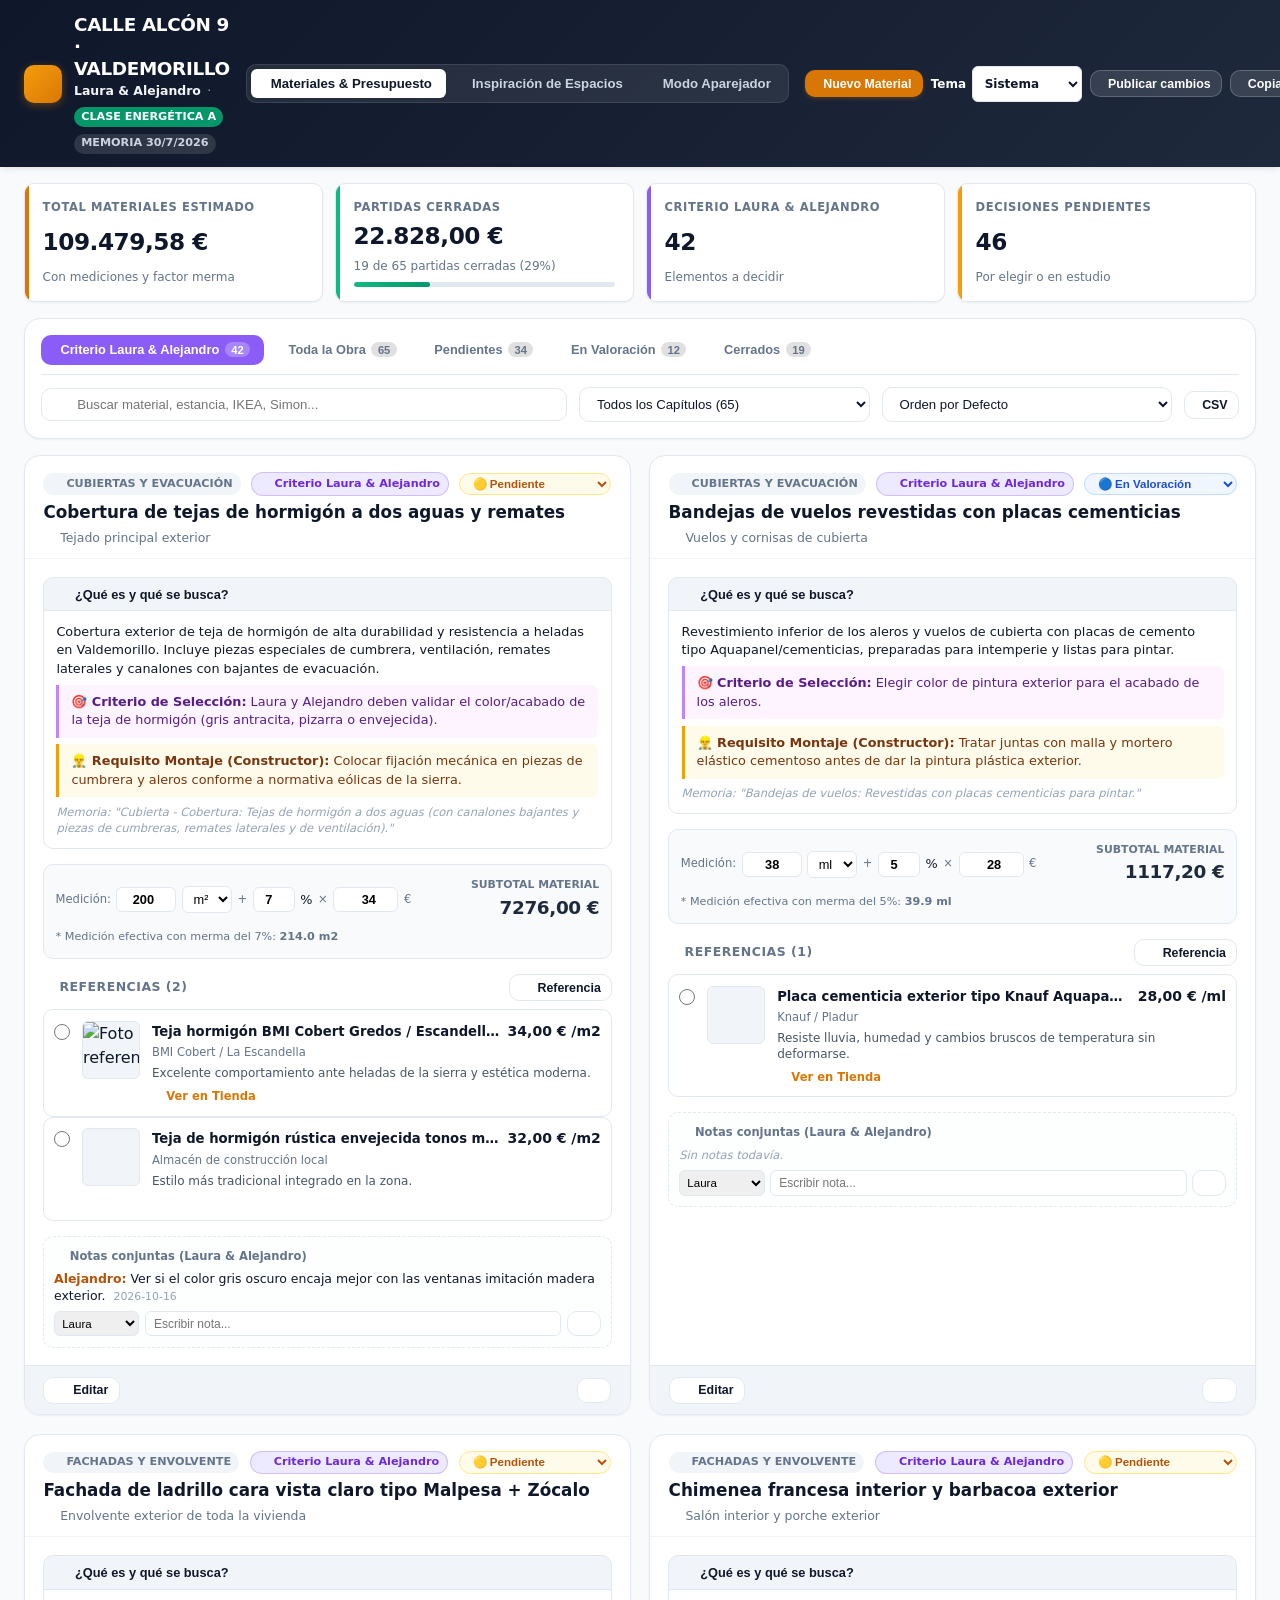
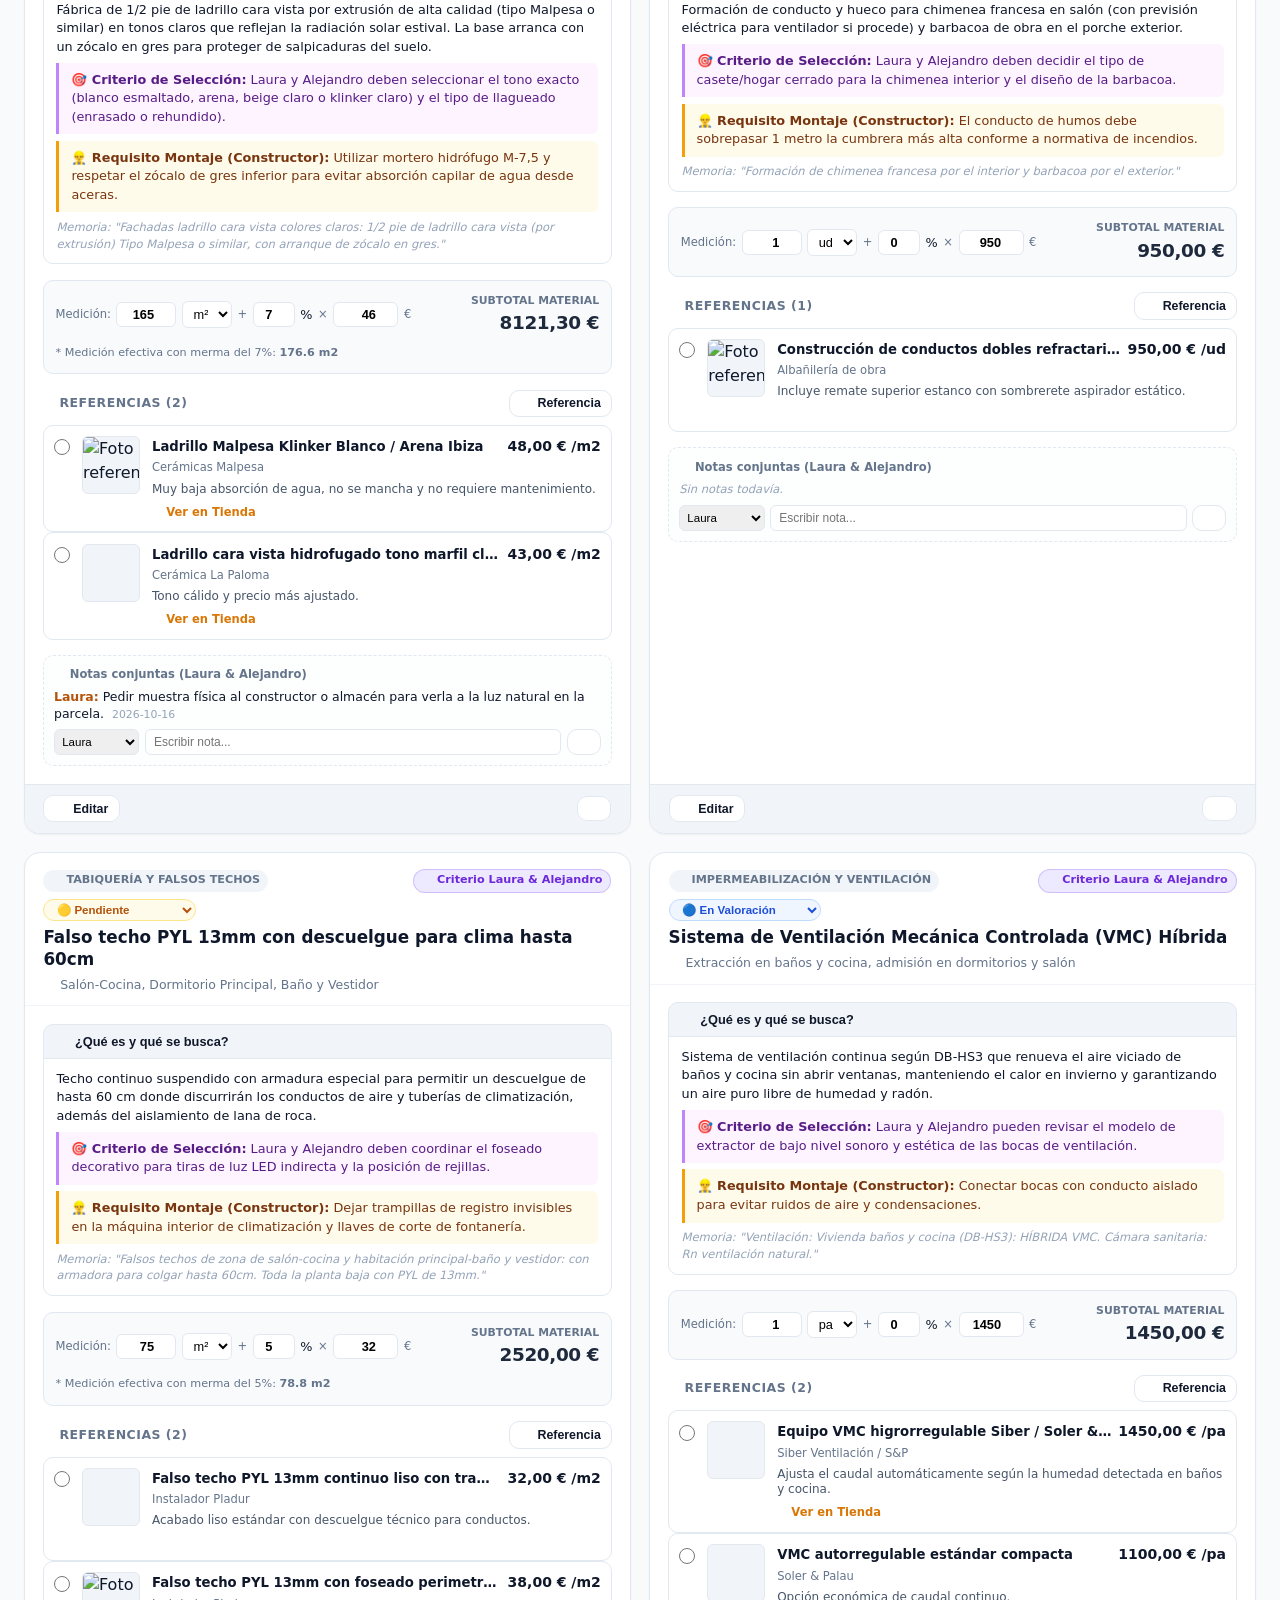
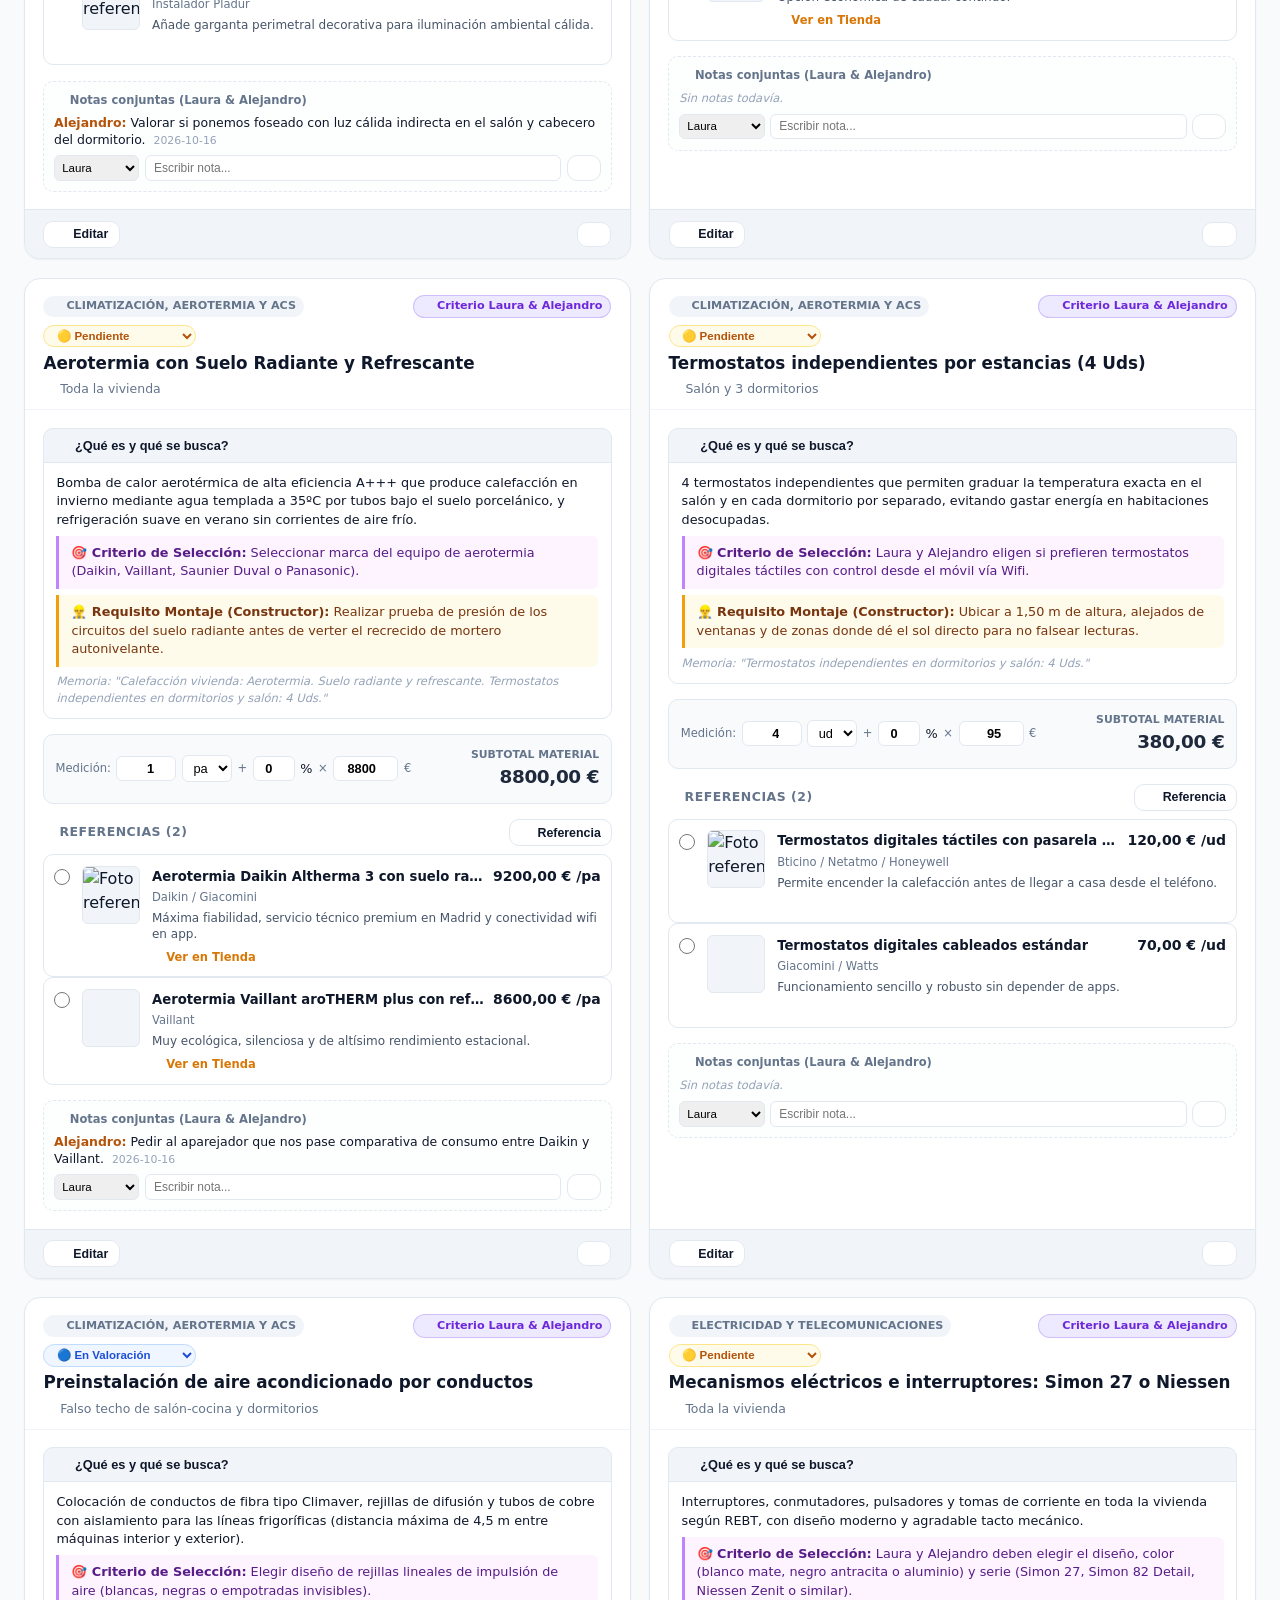
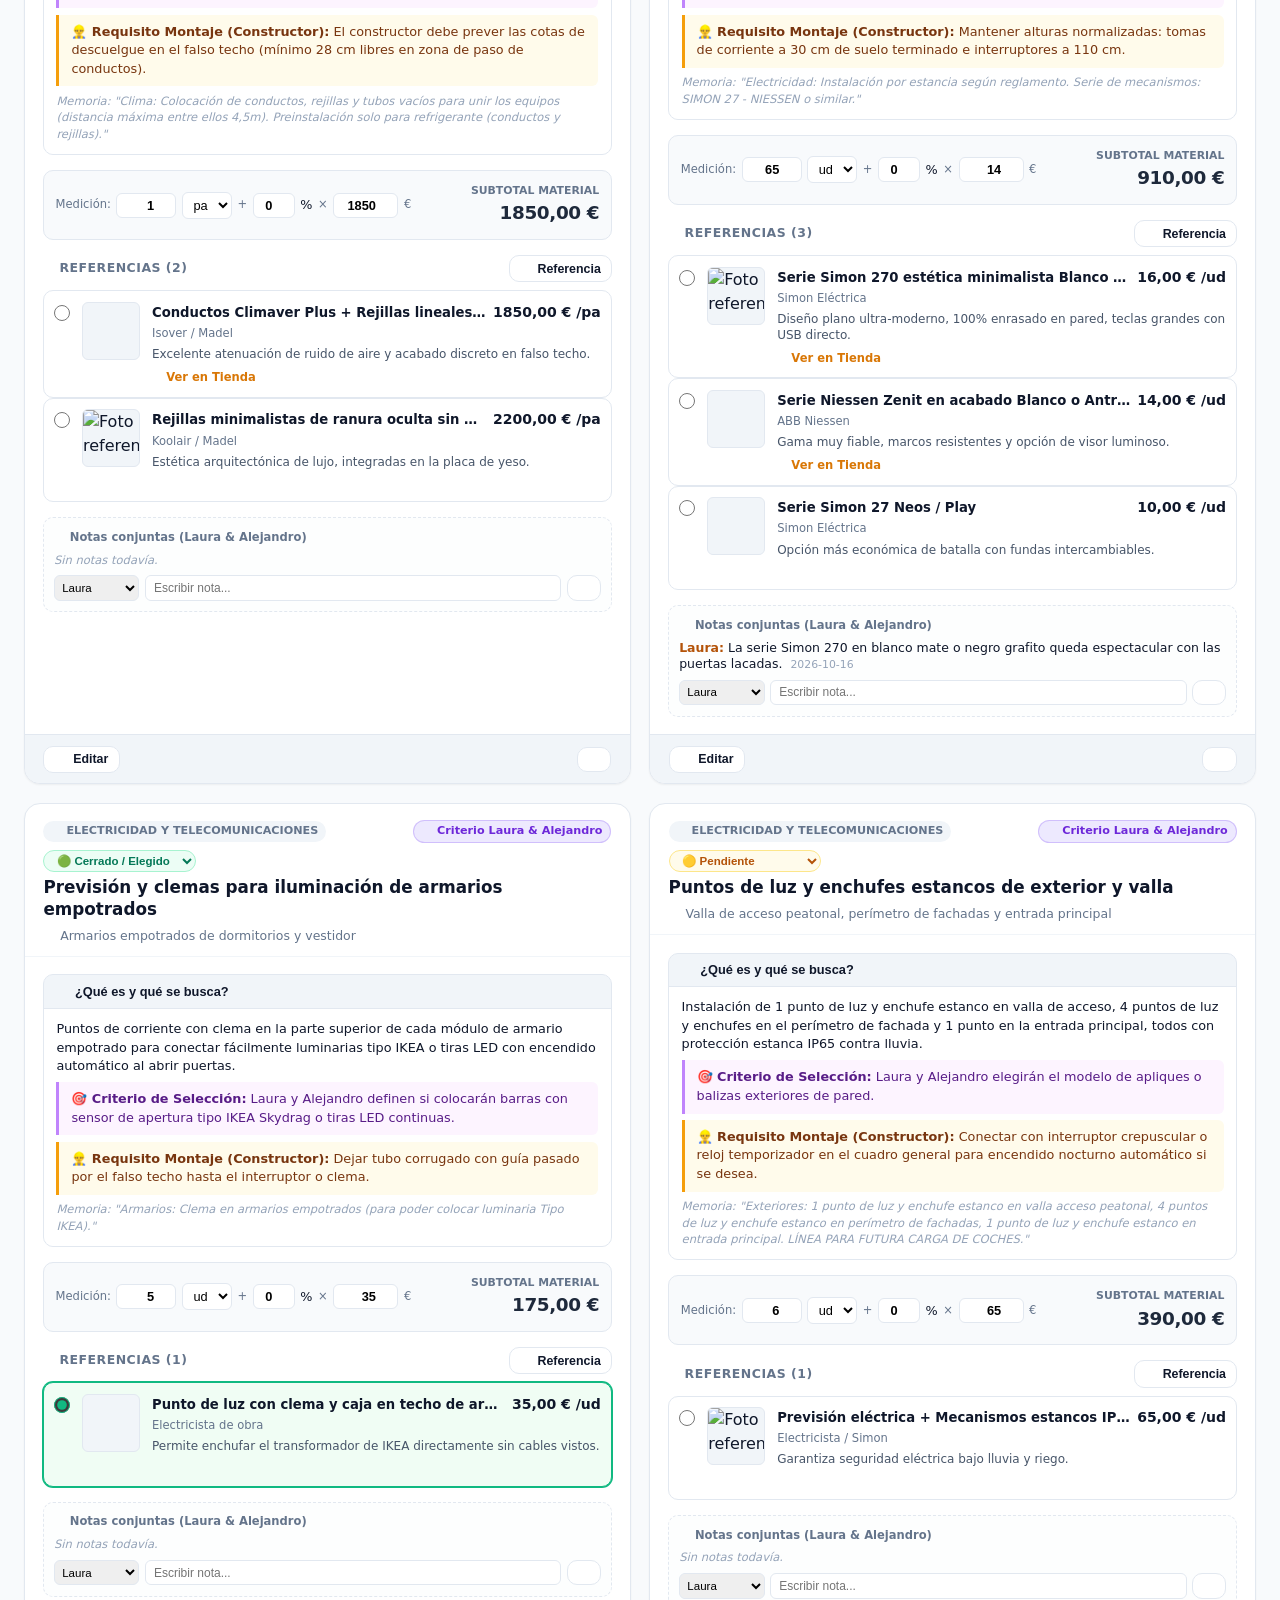
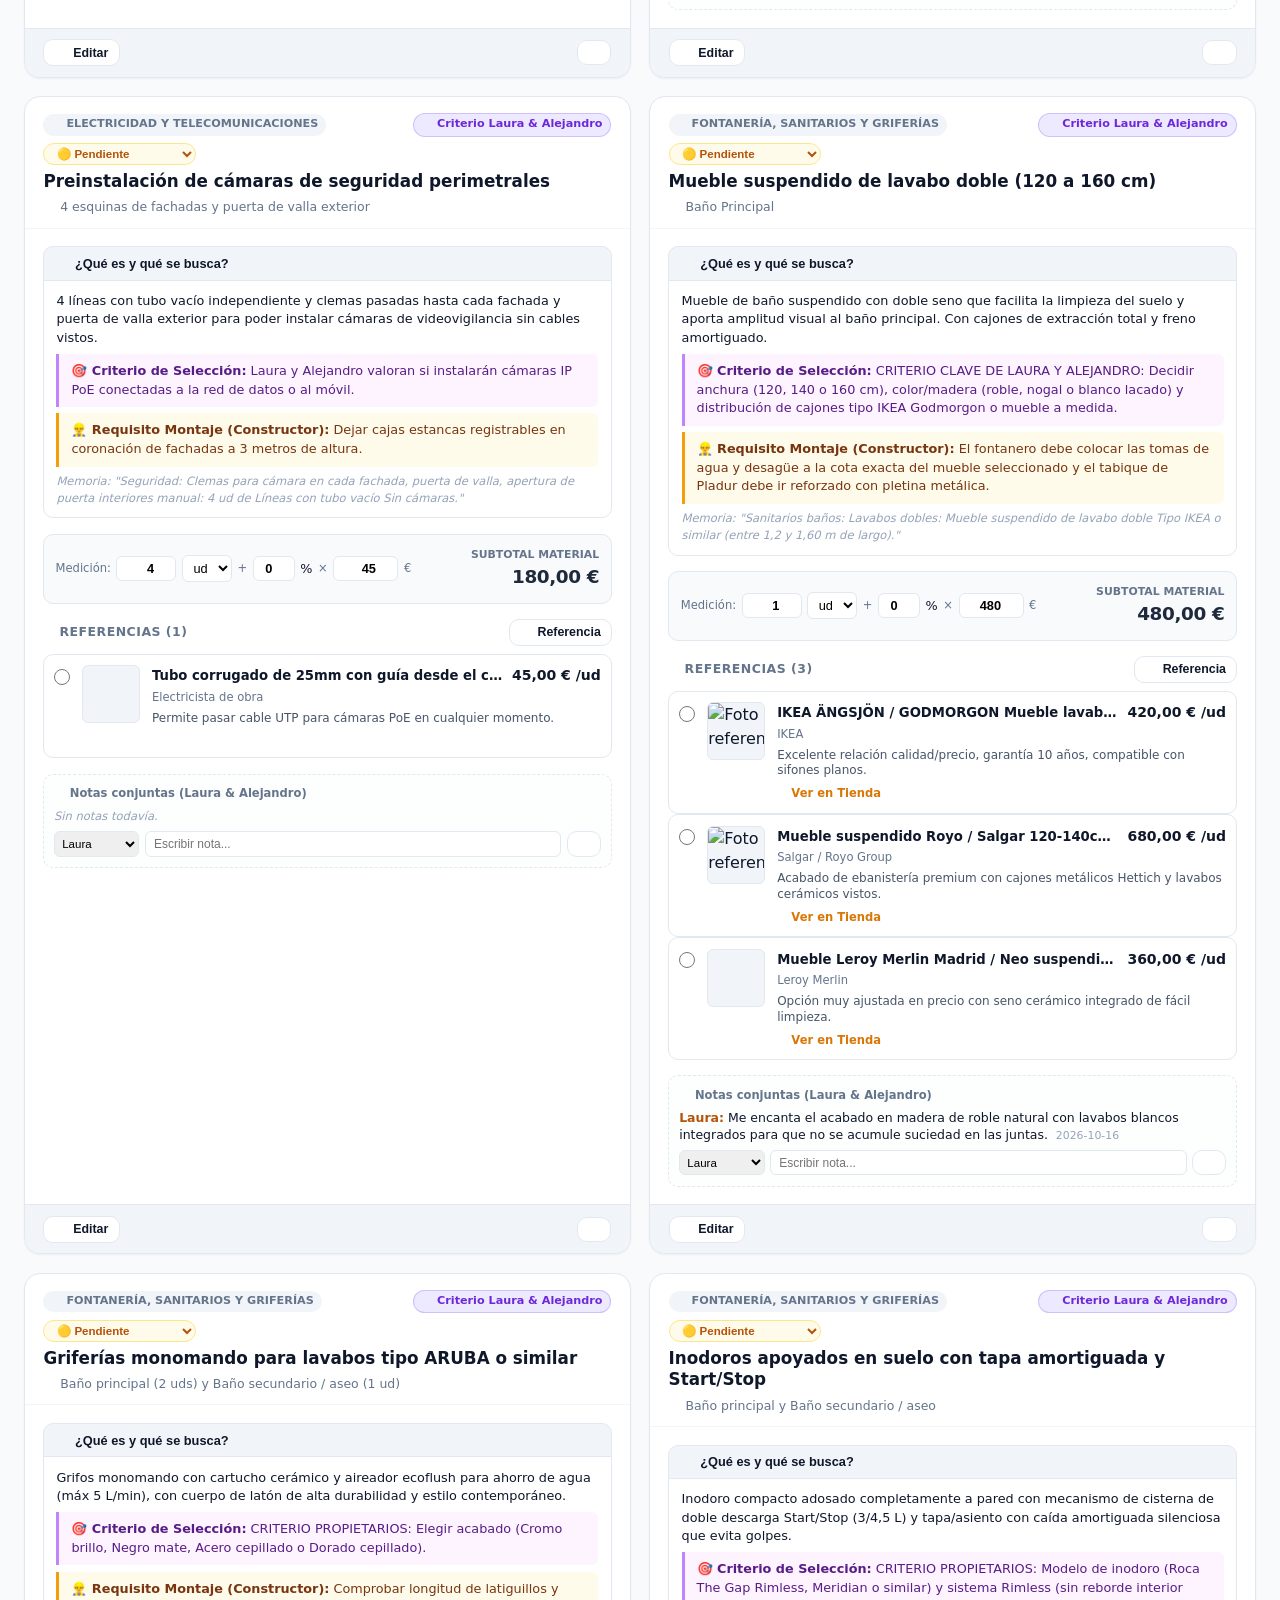
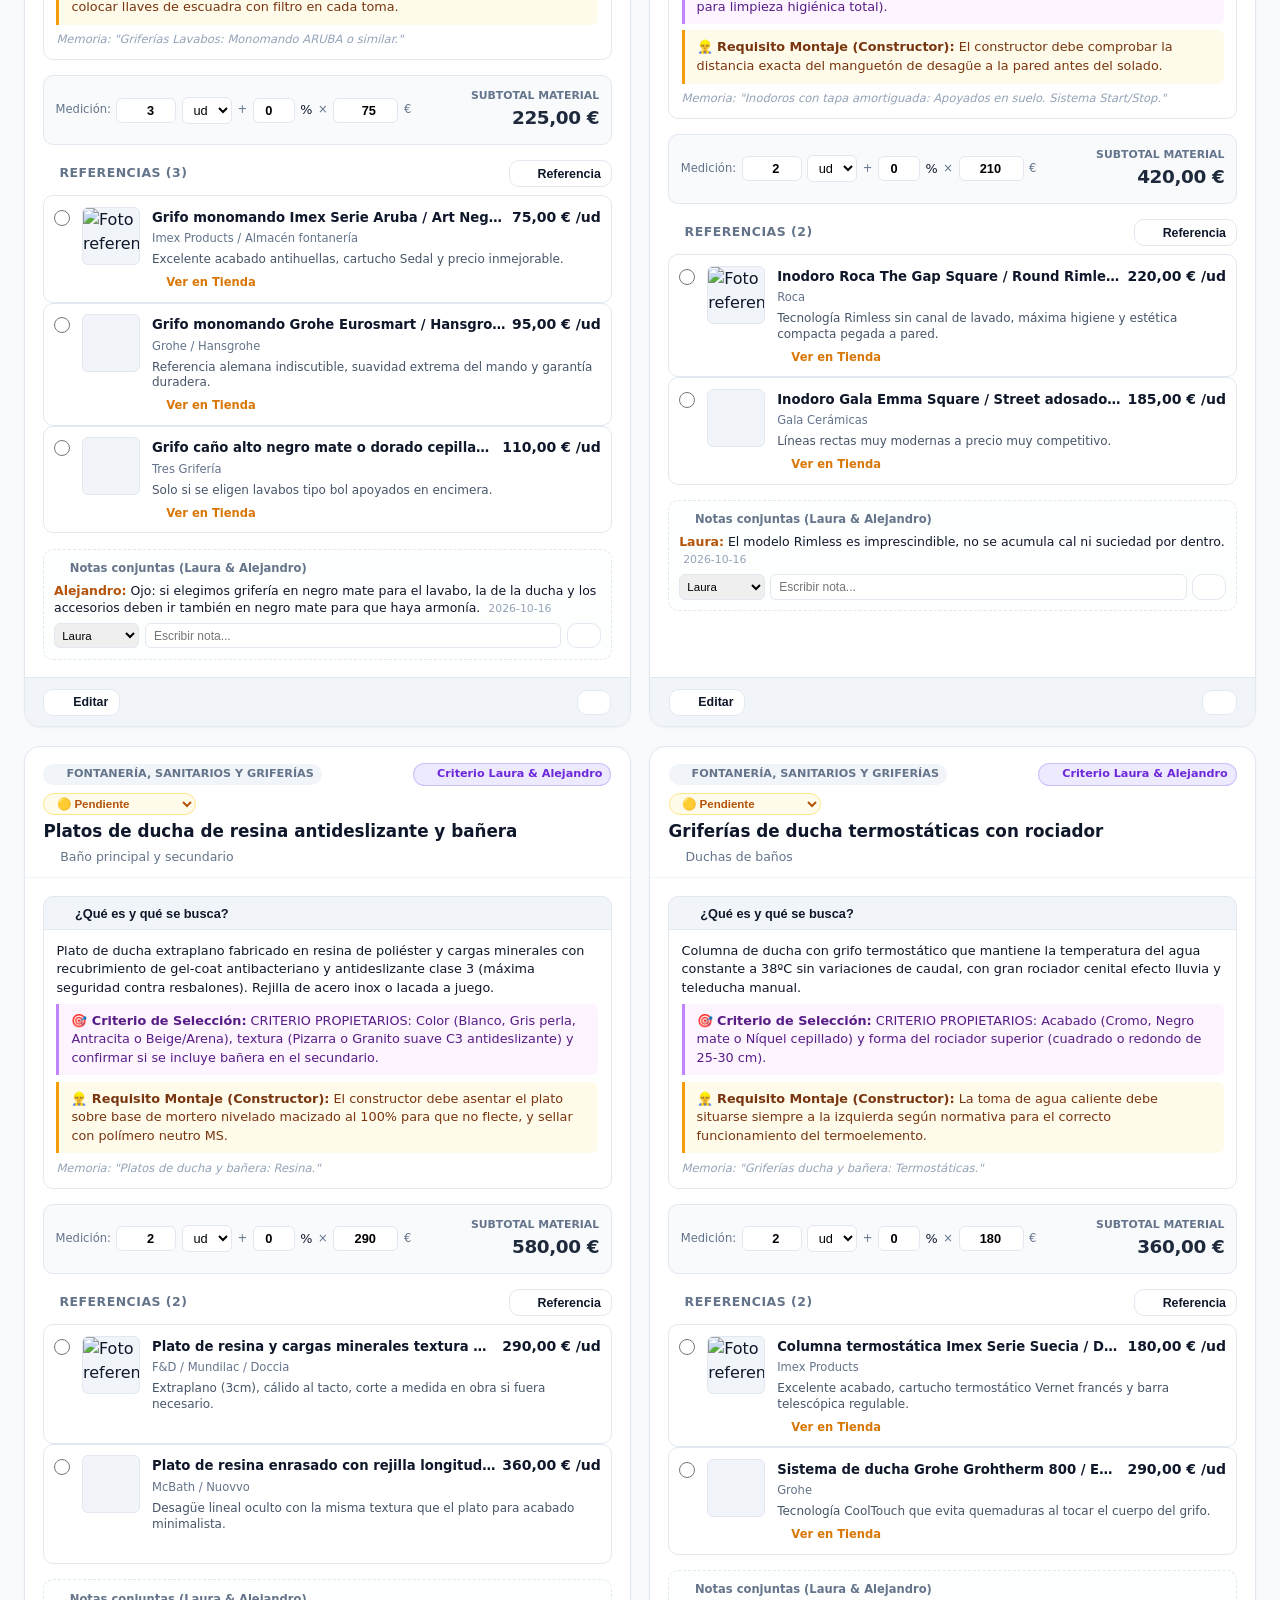
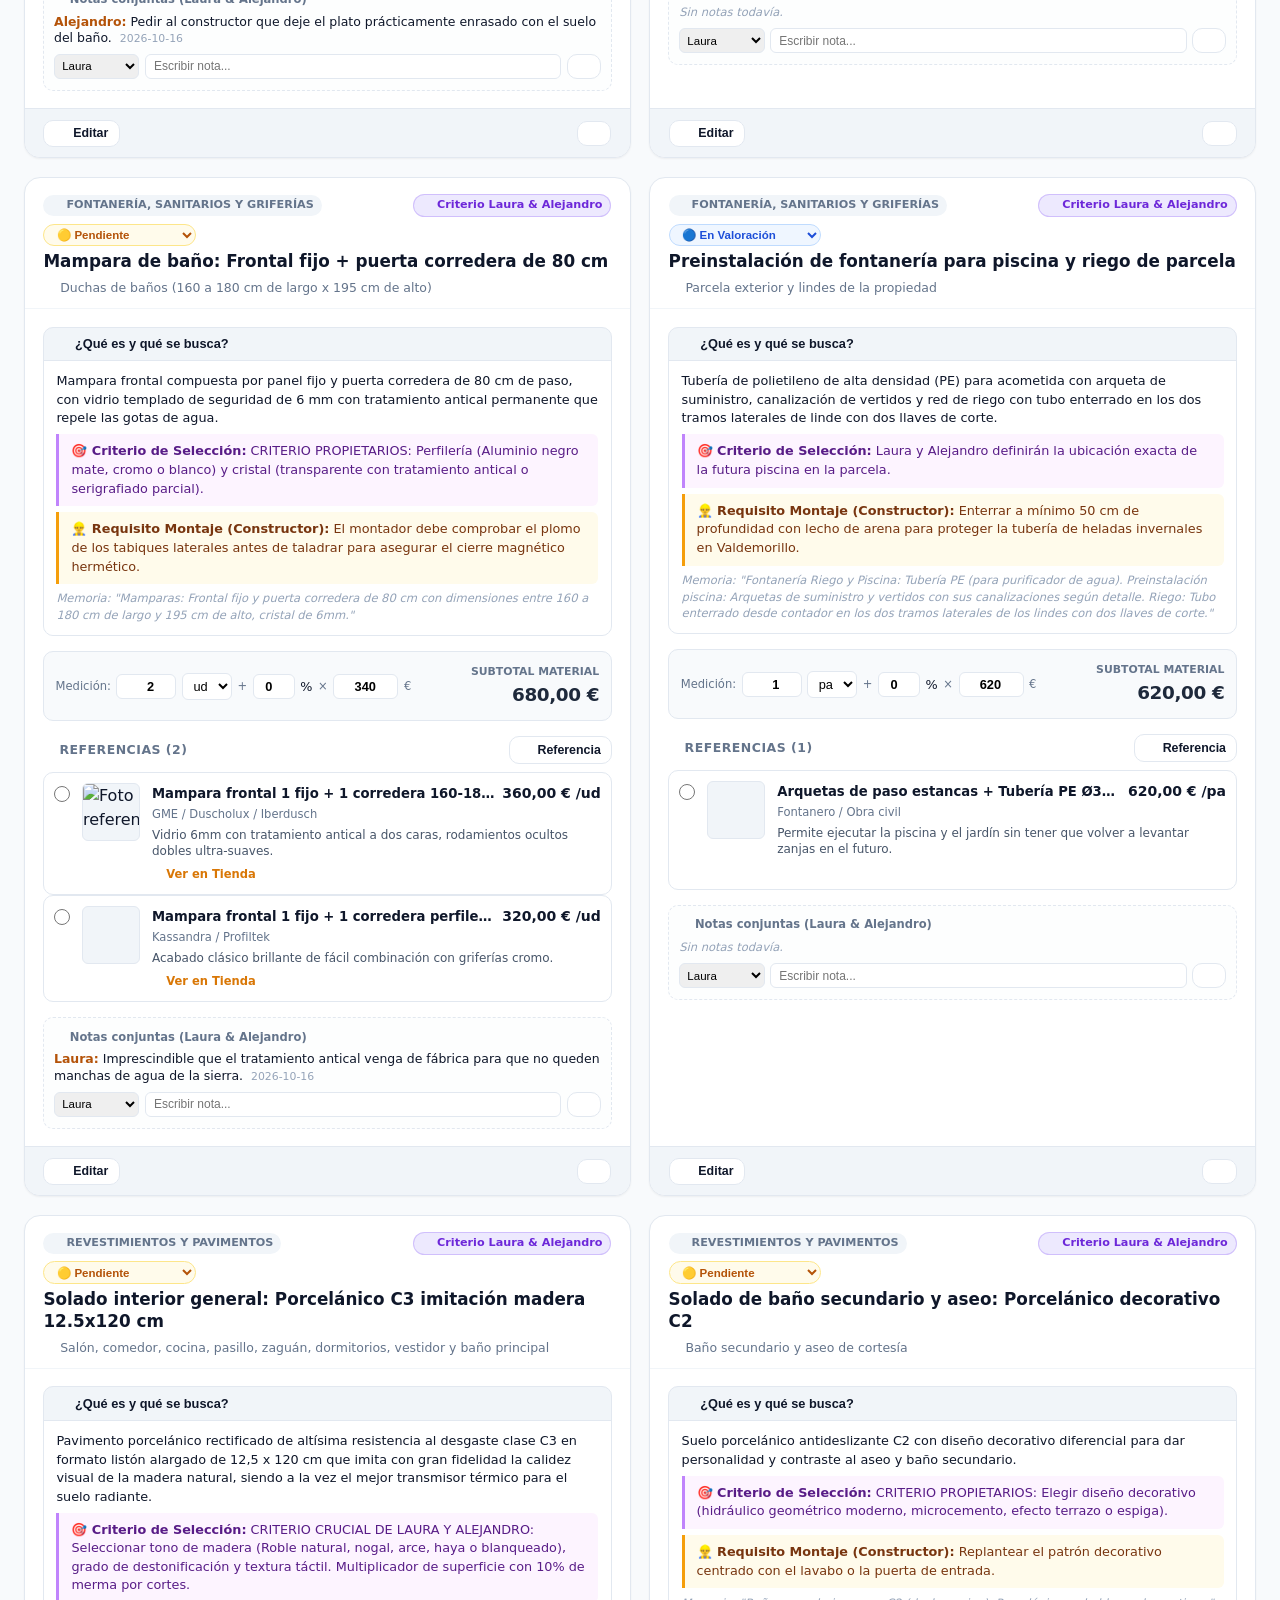
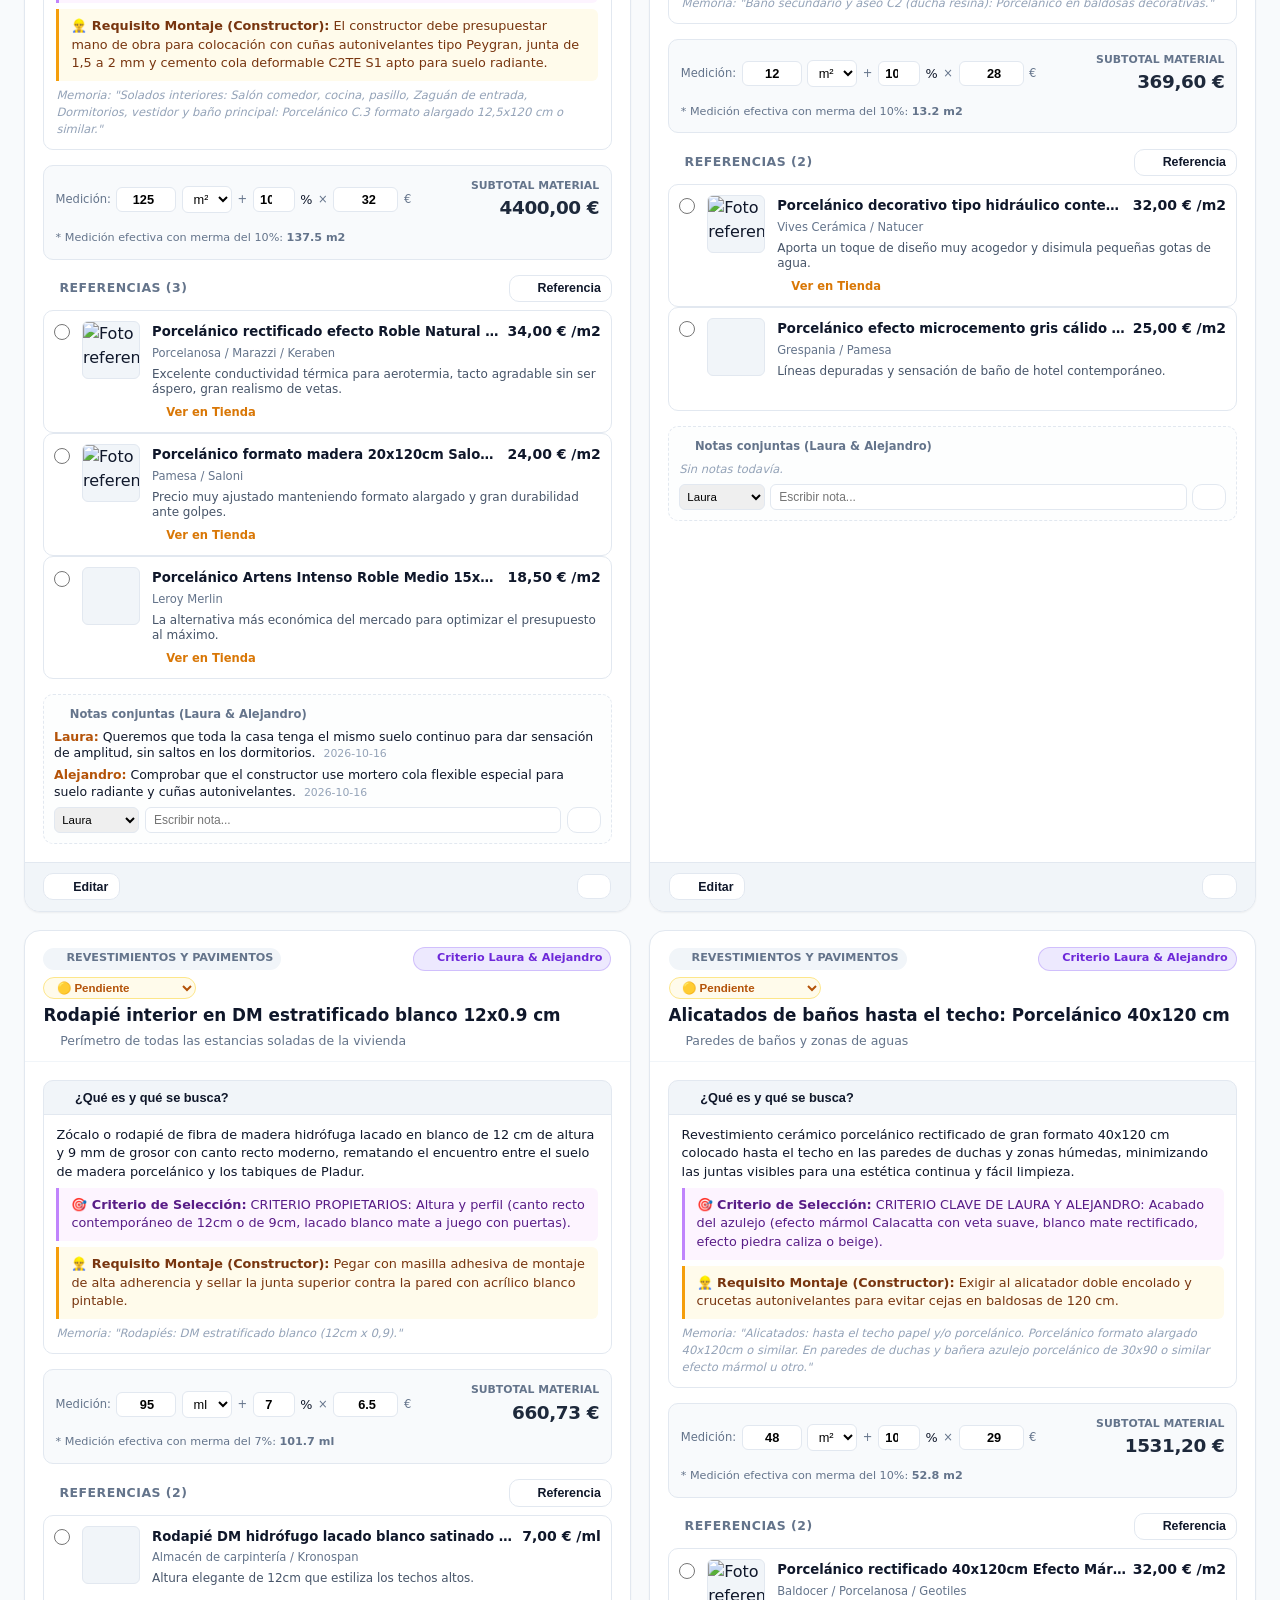
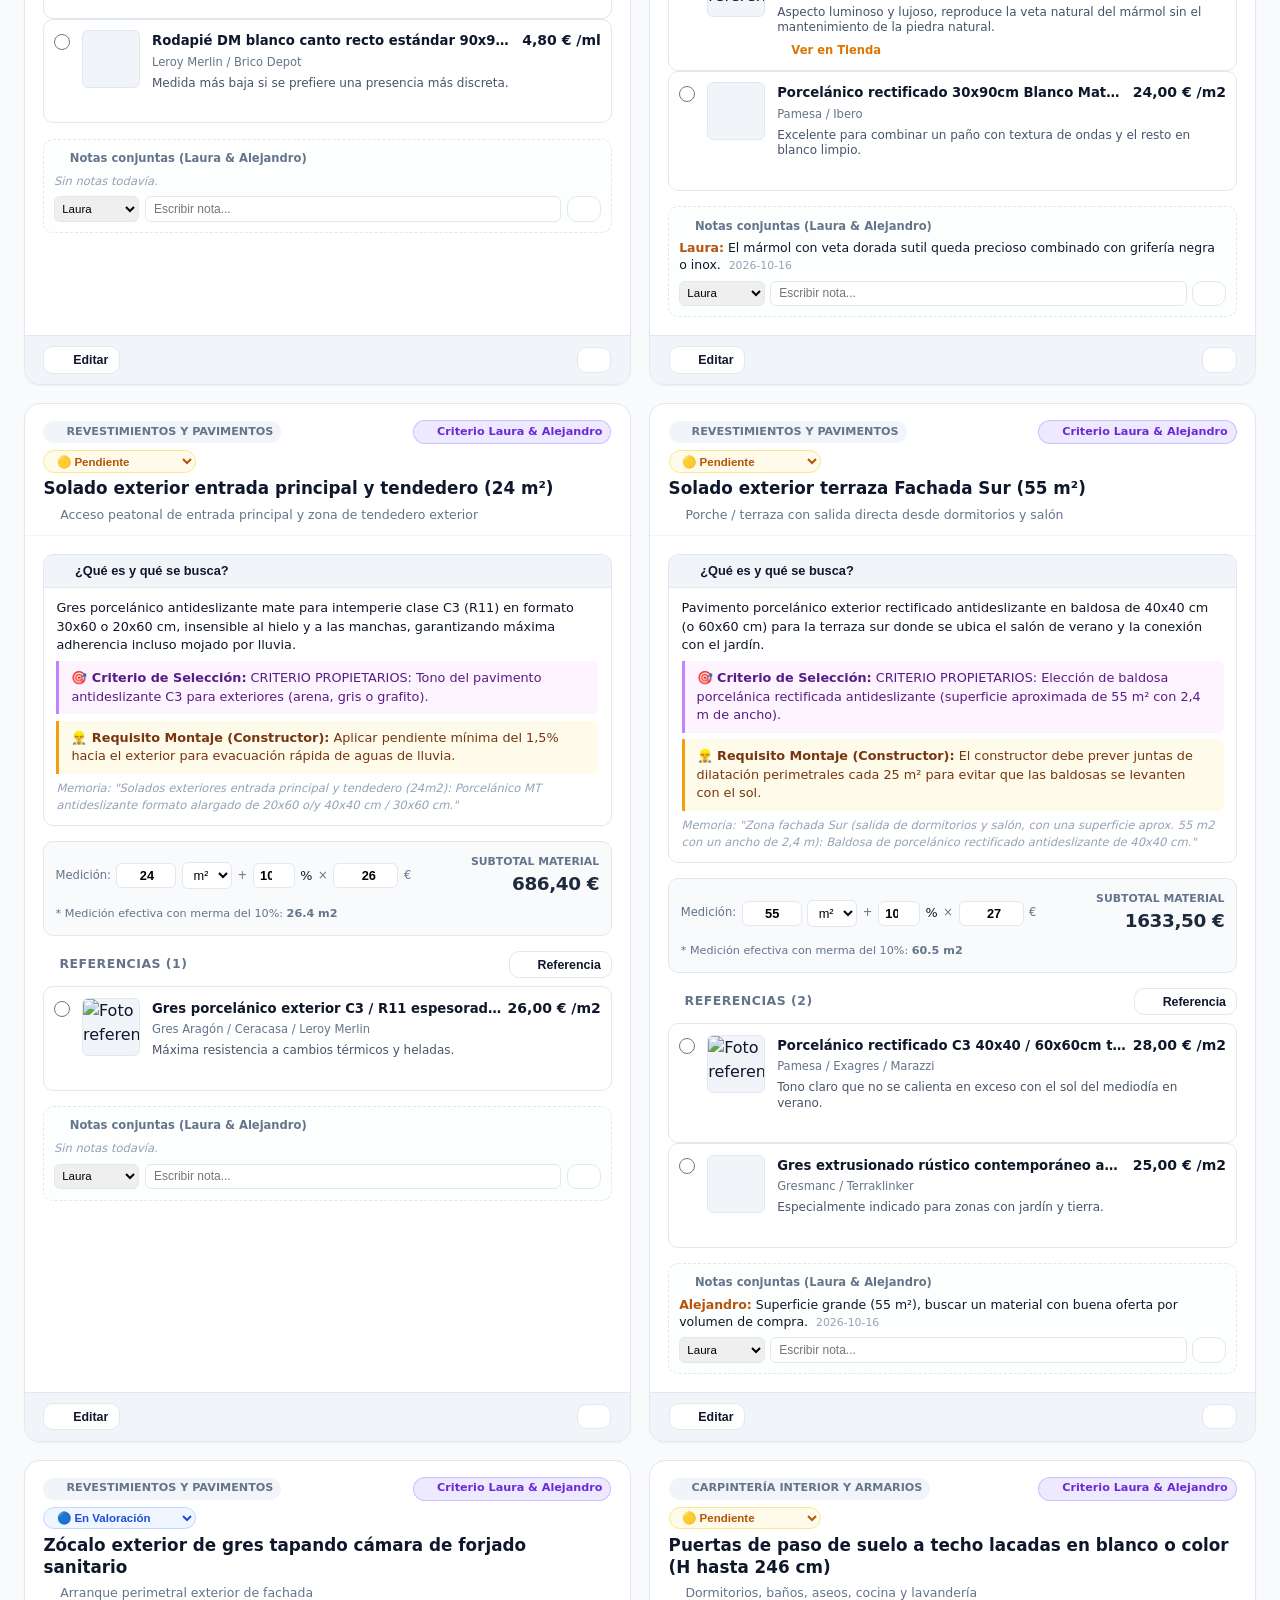
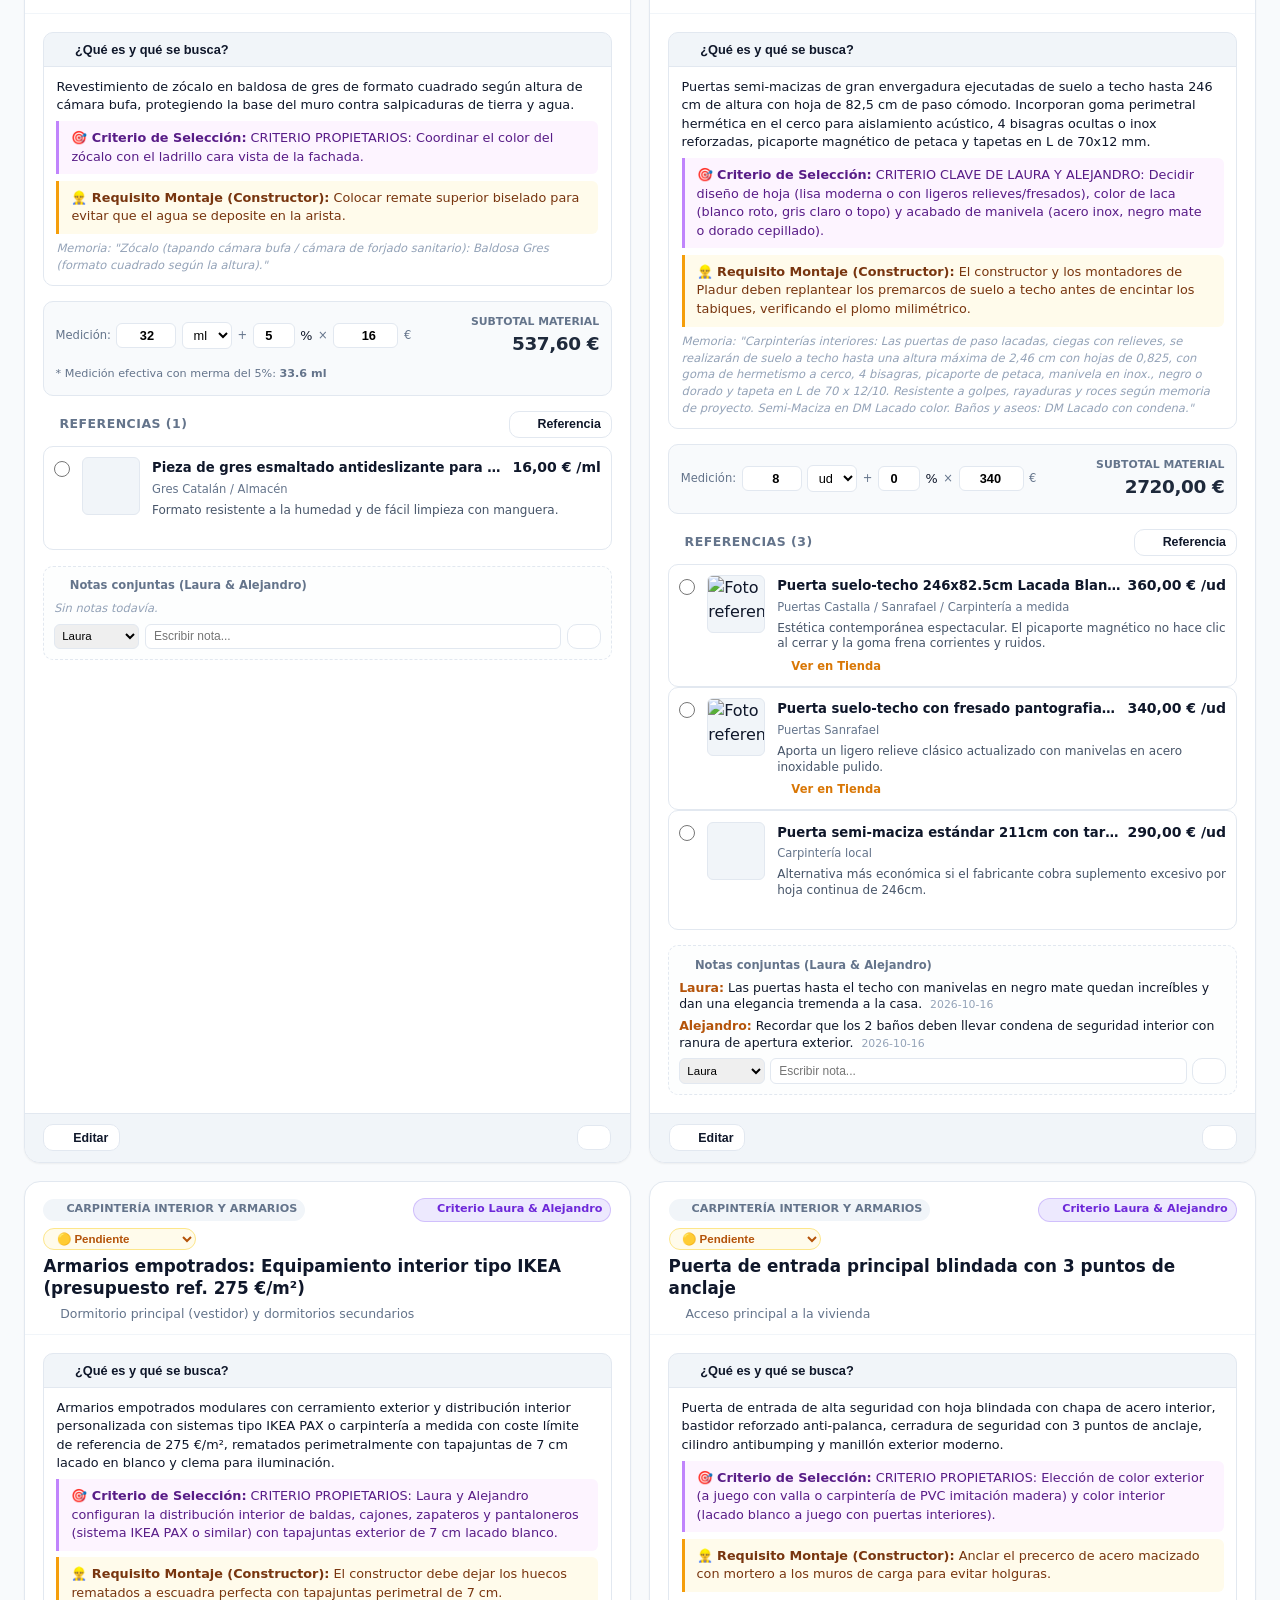
==== index.html @ a540230b "fix: publish app data through reviewed git branches Replace browser-side GitHub writes with a data.j" ====
<!DOCTYPE html>
<html lang="es">
<head>
  <meta charset="UTF-8">
  <meta name="viewport" content="width=device-width, initial-scale=1.0, maximum-scale=1.0, user-scalable=no">
  <title>Control de Materiales & Inspiración · Calle Alcón 9, Valdemorillo</title>
  <meta name="description" content="Portal de selección de calidades, comparativa de materiales, inspiración de espacios y presupuesto para Laura y Alejandro en Valdemorillo.">
  <script src="theme.js"></script>
  <link rel="stylesheet" href="styles.css">
  <!-- Lucide Icons -->
  <script src="https://unpkg.com/lucide@latest"></script>
</head>
<body>

  <!-- =========================================================================
       CABECERA PRINCIPAL (DESKTOP & MOBILE COMPACTA)
       ========================================================================= -->
  <header class="main-header">
    <div class="header-container">
      <div class="header-brand">
        <div class="brand-icon">
          <i data-lucide="home"></i>
        </div>
        <div class="header-titles">
          <h1>CALLE ALCÓN 9 · VALDEMORILLO</h1>
          <p>
            <span class="owners-tag">Laura & Alejandro</span>
            <span class="desktop-only">·</span>
            <span class="header-tag tag-energy-a">Clase Energética A</span>
            <span class="header-tag desktop-only">Memoria 30/7/2026</span>
          </p>
        </div>
      </div>

      <!-- Barra de navegación principal en desktop -->
      <nav class="main-nav desktop-only">
        <button class="nav-btn active" id="nav-btn-materials" onclick="switchMainView('materials')">
          <i data-lucide="layers"></i> Materiales & Presupuesto
        </button>
        <button class="nav-btn nav-btn-highlight" id="nav-btn-spaces" onclick="switchMainView('spaces')">
          <i data-lucide="sparkles"></i> Inspiración de Espacios
        </button>
        <button class="nav-btn" id="nav-btn-dossier" onclick="switchMainView('dossier')">
          <i data-lucide="file-text"></i> Modo Aparejador
        </button>
      </nav>

      <div class="header-actions desktop-only">
        <button class="btn btn-primary btn-sm" id="btn-top-add" onclick="handleTopAddAction()">
          <i data-lucide="plus-circle"></i> <span id="top-add-label">Nuevo Material</span>
        </button>
        <label class="theme-control">
          <span>Tema</span>
          <select class="theme-select" data-theme-select aria-label="Tema de la aplicación">
            <option value="system">Sistema</option>
            <option value="light">Claro</option>
            <option value="dark">Oscuro</option>
          </select>
        </label>
        <button class="btn btn-secondary btn-sm" id="btn-open-github" title="Preparar publicación">
          <i data-lucide="git-pull-request"></i> Publicar cambios
        </button>
        <button class="btn btn-secondary btn-sm" id="btn-open-backup" title="Respaldar datos">
          <i data-lucide="save"></i> Copia JSON
        </button>
      </div>

      <!-- Botón menú móvil rápido -->
      <div class="mobile-header-quick mobile-only">
        <button class="btn btn-primary btn-sm" id="btn-mobile-top-add" onclick="handleTopAddAction()">
          <i data-lucide="plus"></i> <span id="mobile-top-add-label">Añadir</span>
        </button>
        <label class="theme-control">
          <span>Tema</span>
          <select class="theme-select" data-theme-select aria-label="Tema de la aplicación">
            <option value="system">Sistema</option>
            <option value="light">Claro</option>
            <option value="dark">Oscuro</option>
          </select>
        </label>
        <button class="btn btn-secondary btn-sm" onclick="openGitHubModal()" aria-label="Preparar publicación">
          <i data-lucide="git-pull-request"></i>
        </button>
      </div>
    </div>
    <p id="theme-storage-status" class="theme-storage-status" role="status" aria-live="polite"></p>
    <p id="local-storage-status" class="theme-storage-status" role="status" aria-live="polite"></p>
  </header>

  <!-- =========================================================================
       SECCIÓN 1: VISTA DE MATERIALES Y CALIDADES
       ========================================================================= -->
  <div id="view-materials-container">
    <!-- DASHBOARD DE KPIs Y CONTROL PRESUPUESTARIO -->
    <section class="kpi-section" id="kpi-section">
      <div class="kpi-mobile-toggle mobile-only" onclick="toggleKPIsMobile()">
        <span style="display: flex; align-items: center; gap: 0.4rem; font-size: 0.825rem; font-weight: 700;">
          <i data-lucide="bar-chart-3" style="width: 14px; height: 14px; color: var(--accent);"></i>
          Resumen Presupuestario: <span id="kpi-mobile-summary" style="color: var(--accent);">0 €</span>
        </span>
        <i data-lucide="chevron-down" id="kpi-mobile-chevron" style="width: 16px; height: 16px;"></i>
      </div>

      <div class="kpi-grid" id="kpi-grid-container">
        <div class="kpi-card kpi-total">
          <div class="kpi-title">
            <span>Total Materiales Estimado</span>
            <i data-lucide="euro"></i>
          </div>
          <div class="kpi-value" id="kpi-total-val">0 €</div>
          <div class="kpi-subtext" id="kpi-total-sub">Con mediciones y factor merma</div>
        </div>

        <div class="kpi-card kpi-closed">
          <div class="kpi-title">
            <span>Partidas Cerradas</span>
            <i data-lucide="check-circle-2"></i>
          </div>
          <div class="kpi-value" id="kpi-closed-val">0 €</div>
          <div class="kpi-subtext" id="kpi-closed-sub">0 de 0 partidas cerradas</div>
          <div class="kpi-progress-bar">
            <div class="kpi-progress-fill" id="kpi-progress-fill" style="width: 0%;"></div>
          </div>
        </div>

        <div class="kpi-card kpi-criteria">
          <div class="kpi-title">
            <span>Criterio Laura & Alejandro</span>
            <i data-lucide="sparkles"></i>
          </div>
          <div class="kpi-value" id="kpi-criteria-val">0</div>
          <div class="kpi-subtext" id="kpi-criteria-sub">Elementos a decidir</div>
        </div>

        <div class="kpi-card kpi-pending">
          <div class="kpi-title">
            <span>Decisiones Pendientes</span>
            <i data-lucide="clock"></i>
          </div>
          <div class="kpi-value" id="kpi-pending-val">0</div>
          <div class="kpi-subtext" id="kpi-pending-sub">Por elegir o en estudio</div>
        </div>
      </div>
    </section>

    <!-- BARRA DE CONTROLES, FILTROS Y BÚSQUEDA -->
    <section class="controls-section" id="controls-section">
      <div class="controls-card">
        <!-- Pestañas con scroll horizontal táctil suave en móvil -->
        <div class="filter-tabs-scroll">
          <div class="filter-tabs">
            <button class="filter-tab tab-criteria active" data-filter="criteria">
              <i data-lucide="sparkles"></i> Criterio Laura & Alejandro
              <span class="badge-count" id="count-criteria">0</span>
            </button>
            <button class="filter-tab" data-filter="all">
              <i data-lucide="layers"></i> Toda la Obra
              <span class="badge-count" id="count-all">0</span>
            </button>
            <button class="filter-tab" data-filter="pending">
              <i data-lucide="alert-circle"></i> Pendientes
              <span class="badge-count" id="count-pending">0</span>
            </button>
            <button class="filter-tab" data-filter="reviewing">
              <i data-lucide="search"></i> En Valoración
              <span class="badge-count" id="count-reviewing">0</span>
            </button>
            <button class="filter-tab" data-filter="selected">
              <i data-lucide="check-check"></i> Cerrados
              <span class="badge-count" id="count-selected">0</span>
            </button>
          </div>
        </div>

        <div class="filter-inputs-row">
          <div class="search-box">
            <i data-lucide="search" class="search-icon"></i>
            <input type="text" id="search-input" class="search-input" placeholder="Buscar material, estancia, IKEA, Simon...">
          </div>

          <select id="select-chapter" class="select-chapter">
            <option value="todos">Todos los Capítulos</option>
            <!-- Rellenado dinámicamente -->
          </select>

          <select id="select-sort" class="select-sort desktop-only">
            <option value="default">Orden por Defecto</option>
            <option value="price-desc">Precio: Mayor a Menor</option>
            <option value="price-asc">Precio: Menor a Mayor</option>
            <option value="name">Alfabético</option>
            <option value="pending-first">Pendientes Primero</option>
          </select>

          <button class="btn btn-outline btn-sm desktop-only" id="btn-export-csv" title="Descargar Excel / CSV">
            <i data-lucide="table"></i> CSV
          </button>
        </div>
      </div>
    </section>

    <!-- LISTADO DE TARJETAS DE MATERIALES -->
    <main class="content-section" id="content-section">
      <div class="materials-grid" id="materials-container">
        <!-- Generado dinámicamente desde app.js -->
      </div>
    </main>
  </div>

  <!-- =========================================================================
       SECCIÓN 2: INSPIRACIÓN DE ESPACIOS (NUEVA SECCIÓN MOODBOARD)
       ========================================================================= -->
  <section class="spaces-section" id="spaces-view" style="display: none;">
    <div class="spaces-container">
      <!-- Selector horizontal táctil de Estancias de la casa -->
      <div class="spaces-nav-wrapper">
        <div class="spaces-nav-scroll" id="spaces-pills-container">
          <!-- Píldoras de estancias generadas dinámicamente -->
        </div>
      </div>

      <!-- Tarjeta Resumen de la Estancia Seleccionada con datos del Plano 03 -->
      <div class="room-hero-card" id="room-hero-card">
        <div class="room-hero-header">
          <div>
            <div class="room-plan-tag" id="room-plan-code">Plano 03 · Marta Echave Etchecopar</div>
            <h2 class="room-title" id="room-name">Salón - Comedor</h2>
            <div class="room-meta">
              <span class="room-badge-surface" id="room-surface">
                <i data-lucide="maximize-2"></i> 33,56 m² útiles
              </span>
              <span class="room-badge-orient" id="room-orient">
                <i data-lucide="compass"></i> Sur / Suroeste
              </span>
            </div>
          </div>

          <div class="room-hero-actions">
            <button class="btn btn-primary" onclick="openAddInspirationModal()">
              <i data-lucide="image-plus"></i> Añadir Foto de Inspiración
            </button>
          </div>
        </div>

        <p class="room-description" id="room-desc">
          Espacio central de la vivienda con cubierta inclinada singular, chimenea francesa, gran ventanal en esquina V5 y ventanales correderos a terraza sur.
        </p>

        <!-- Acordeón de elementos constructivos clave del plano -->
        <div class="room-constructive-checklist">
          <div class="constructive-checklist-title">
            <i data-lucide="hard-hat" style="width: 14px; height: 14px; color: var(--accent);"></i>
            <strong>Elementos constructivos clave del proyecto básico a prever para la obra:</strong>
          </div>
          <ul class="constructive-checklist-items" id="room-checklist-items">
            <!-- Rellenado dinámico -->
          </ul>
        </div>
      </div>

      <!-- Galería Moodboard de Inspiraciones de la Estancia -->
      <div class="inspirations-header-row">
        <h3 class="inspirations-count-title">
          <span>Referencias Visuales e Ideas</span>
          <span class="badge-count" id="room-insp-count">0</span>
        </h3>
        <span style="font-size: 0.8rem; color: var(--text-muted);">
          Fotos de Pinterest, catálogos y notas constructivas para el constructor
        </span>
      </div>

      <!-- Filtros de categorías específicas de la estancia -->
      <div class="room-categories-bar" id="room-categories-bar">
        <div class="room-categories-scroll" id="room-categories-scroll">
          <!-- Chips de categorías generados dinámicamente -->
        </div>
      </div>

      <div class="inspirations-grid" id="inspirations-container">
        <!-- Tarjetas visuales generadas dinámicamente -->
      </div>
    </div>
  </section>

  <!-- =========================================================================
       SECCIÓN 3: MODO DOSSIER TÉCNICO (APAREJADOR Y CONSTRUCTOR)
       ========================================================================= -->
  <section class="dossier-view" id="dossier-view" style="display: none;">
    <div class="dossier-card">
      <div class="dossier-header">
        <div>
          <h2>DOSSIER DE SELECCIÓN DE CALIDADES Y MEDICIONES</h2>
          <p class="dossier-meta">
            <strong>Obra:</strong> Vivienda Unifamiliar · Calle Alcón Nº 9, Valdemorillo (Madrid)<br>
            <strong>Promotores:</strong> Laura & Alejandro<br>
            <strong>Proyecto Básico:</strong> Marta Echave Etchecopar (Julio 2026)<br>
            <strong>Objetivo:</strong> Valoración de mano de obra y montaje de materiales seleccionados para cierre de presupuesto ajustado.<br>
            <strong>Fecha de emisión:</strong> <span id="dossier-date"></span>
          </p>
        </div>
        <div class="no-print" style="display: flex; gap: 0.5rem; flex-wrap: wrap;">
          <button class="btn btn-primary" onclick="window.print()">
            <i data-lucide="printer"></i> Imprimir / PDF
          </button>
          <button class="btn btn-outline" onclick="exportToCSV()">
            <i data-lucide="download"></i> Descargar CSV
          </button>
          <button class="btn btn-outline" onclick="switchMainView('materials')">
            Volver a la App
          </button>
        </div>
      </div>

      <table class="dossier-table" id="dossier-table">
        <thead>
          <tr>
            <th style="width: 15%;">Capítulo & Estancia</th>
            <th style="width: 25%;">Material Seleccionado / Propuesto</th>
            <th style="width: 12%;">Medición</th>
            <th style="width: 13%;">P. Material Est.</th>
            <th style="width: 35%;">Criterios Técnicos y Requisitos de Montaje para el Constructor</th>
          </tr>
        </thead>
        <tbody id="dossier-tbody">
          <!-- Generado dinámicamente -->
        </tbody>
      </table>
    </div>
  </section>

  <!-- =========================================================================
       BARRA DE NAVEGACIÓN INFERIOR PARA MÓVIL (TIPO APP NATIVA)
       ========================================================================= -->
  <nav class="mobile-bottom-nav mobile-only">
    <button class="mobile-tab-btn active" id="mobile-tab-materials" onclick="switchMainView('materials')">
      <i data-lucide="layers"></i>
      <span>Calidades</span>
    </button>
    <button class="mobile-tab-btn" id="mobile-tab-spaces" onclick="switchMainView('spaces')">
      <i data-lucide="sparkles"></i>
      <span>Inspiración</span>
    </button>
    <button class="mobile-tab-btn" id="mobile-tab-dossier" onclick="switchMainView('dossier')">
      <i data-lucide="file-text"></i>
      <span>Aparejador</span>
    </button>
    <button class="mobile-tab-btn" id="mobile-tab-save" onclick="openGitHubModal()">
      <i data-lucide="cloud"></i>
      <span>Guardar</span>
    </button>
  </nav>

  <!-- =========================================================================
       MODAL: AÑADIR / EDITAR INSPIRACIÓN DE ESPACIOS
       ========================================================================= -->
  <div class="modal-overlay" id="modal-inspiration">
    <div class="modal-box">
      <div class="modal-header">
        <h3 id="modal-insp-title">Añadir Imagen de Inspiración</h3>
        <button class="modal-close" onclick="closeInspirationModal()">&times;</button>
      </div>
      <div class="modal-body">
        <input type="hidden" id="edit-insp-id">

        <div class="form-row">
          <div class="form-group" style="flex: 1.2;">
            <label>Estancia de la Casa *</label>
            <select id="insp-space-id" class="form-control" onchange="updateInspirationCategoriesModal(this.value)">
              <!-- Rellenado dinámico con las estancias del plano -->
            </select>
          </div>
          <div class="form-group" style="flex: 1.8;">
            <label>Categoría Específica de esta Estancia *</label>
            <select id="insp-category" class="form-control">
              <!-- Rellenado dinámicamente según la estancia elegida -->
            </select>
          </div>
        </div>

        <div class="form-group">
          <label>Título de la Idea *</label>
          <input type="text" id="insp-title" class="form-control" placeholder="Ej: Foseado con luz LED indirecta y cortinero oculto">
        </div>

        <div class="form-group">
          <label>URL de Imagen o Enlace de Pinterest *</label>
          <input type="url" id="insp-image-url" class="form-control" placeholder="Pega el enlace de la foto (o de Pinterest)..." oninput="handleImageUrlInput(this.value)">
          <div class="url-helper-tip">
            <i data-lucide="info" style="width: 14px; height: 14px; flex-shrink: 0;"></i>
            <span><strong>Tip para Pinterest:</strong> Puedes pegar el enlace directo de la imagen (.jpg, .png o i.pinimg.com), o pegar el enlace del pin. Abajo verás la previsualización inmediata.</span>
          </div>
        </div>

        <!-- Previsualización de la imagen extraída -->
        <div class="image-preview-box" id="insp-preview-box">
          <img id="insp-preview-img" src="" alt="Vista previa de imagen" style="display: none;">
          <div id="insp-preview-placeholder">
            <i data-lucide="image" style="width: 32px; height: 32px; color: var(--text-light);"></i>
            <p style="font-size: 0.8rem; color: var(--text-muted); margin-top: 0.3rem;">La vista previa de la foto aparecerá aquí al pegar la URL</p>
          </div>
        </div>

        <div class="form-group">
          <label>¿Qué os gusta de este espacio? (Descripción visual)</label>
          <textarea id="insp-desc" class="form-control" rows="2" placeholder="Ej: Me gusta la combinación de madera de roble natural con paredes en blanco roto y la luz cálida que no deslumbra..."></textarea>
        </div>

        <div class="form-group">
          <label style="color: var(--accent-hover); display: flex; align-items: center; gap: 0.35rem;">
            <i data-lucide="hard-hat" style="width: 14px; height: 14px;"></i>
            <strong>Requisitos constructivos para la obra (A tener en cuenta) *</strong>
          </label>
          <textarea id="insp-constructive" class="form-control" rows="3" placeholder="Ej: Pladuristas deben dejar fosa de 15x15 cm para cortinas empotradas. Electricista debe prever punto de luz conmutado a 90 cm y tira LED COB 2700K con transformador registrable..."></textarea>
        </div>

        <div class="form-group">
          <label>Enlace de origen (Pinterest / Web / Instagram)</label>
          <input type="url" id="insp-pinterest-url" class="form-control" placeholder="https://www.pinterest.es/pin/... o web de arquitectura">
        </div>
      </div>
      <div class="modal-footer">
        <button class="btn btn-outline" onclick="closeInspirationModal()">Cancelar</button>
        <button class="btn btn-primary" onclick="saveInspirationModal()">Guardar en Inspiración</button>
      </div>
    </div>
  </div>

  <!-- =========================================================================
       MODAL: AÑADIR / EDITAR MATERIAL
       ========================================================================= -->
  <div class="modal-overlay" id="modal-material">
    <div class="modal-box">
      <div class="modal-header">
        <h3 id="modal-material-title">Añadir Nuevo Material</h3>
        <button class="modal-close" id="btn-close-material-modal">&times;</button>
      </div>
      <div class="modal-body">
        <input type="hidden" id="edit-mat-id">

        <div class="form-group">
          <label>Nombre del Elemento / Partida *</label>
          <input type="text" id="mat-name" class="form-control" placeholder="Ej: Espejo retroiluminado LED baño principal">
        </div>

        <div class="form-row">
          <div class="form-group">
            <label>Capítulo de Obra</label>
            <select id="mat-chapter" class="form-control">
              <!-- Opciones dinámicas -->
            </select>
          </div>
          <div class="form-group">
            <label>Ubicación / Estancia</label>
            <input type="text" id="mat-location" class="form-control" placeholder="Ej: Baño principal, Salón, Jardín...">
          </div>
        </div>

        <div class="form-row">
          <div class="form-group">
            <label>Cantidad / Medición</label>
            <input type="number" id="mat-qty" class="form-control" step="0.1" value="1">
          </div>
          <div class="form-group">
            <label>Unidad de Medida</label>
            <select id="mat-unit" class="form-control">
              <option value="m2">m² (Superficie / Metros cuadrados)</option>
              <option value="ml">ml (Metros lineales)</option>
              <option value="ud">ud (Unidades)</option>
              <option value="pa">pa (Partida Alzada)</option>
            </select>
          </div>
          <div class="form-group">
            <label>% Merma / Cortes</label>
            <input type="number" id="mat-wastage" class="form-control" value="0" placeholder="Ej: 10%">
          </div>
        </div>

        <div class="form-row">
          <div class="form-group">
            <label>Precio Unitario Estimado (€)</label>
            <input type="number" id="mat-price" class="form-control" step="0.5" value="0">
          </div>
          <div class="form-group">
            <label>Estado de Selección</label>
            <select id="mat-status" class="form-control">
              <option value="pending">🟡 Pendiente de elegir</option>
              <option value="reviewing">🔵 En valoración / Comparando</option>
              <option value="selected">🟢 Cerrado / Seleccionado</option>
            </select>
          </div>
        </div>

        <div class="form-group">
          <label style="display: flex; align-items: center; gap: 0.5rem; cursor: pointer;">
            <input type="checkbox" id="mat-needs-criteria" style="width: 18px; height: 18px; accent-color: var(--criteria-badge);">
            <strong style="color: #6d28d9;">¿Requiere Criterio / Decisión de Laura & Alejandro?</strong>
          </label>
        </div>

        <div class="form-group">
          <label>Explicación didáctica (¿Para qué sirve y qué se busca?)</label>
          <textarea id="mat-explanation" class="form-control" rows="2" placeholder="Explica de forma clara y sencilla qué características debe tener este material..."></textarea>
        </div>

        <div class="form-group">
          <label>Memoria Técnica original</label>
          <textarea id="mat-spec" class="form-control" rows="2" placeholder="Texto literal de la memoria o proyecto..."></textarea>
        </div>

        <div class="form-group">
          <label>Instrucciones de Montaje para el Constructor / Aparejador</label>
          <textarea id="mat-builder" class="form-control" rows="2" placeholder="Detalles de instalación que la constructora debe valorar (mortero cola flexible, replanteo, fijaciones)..."></textarea>
        </div>
      </div>
      <div class="modal-footer">
        <button class="btn btn-outline" id="btn-cancel-mat">Cancelar</button>
        <button class="btn btn-primary" id="btn-save-mat">Guardar Material</button>
      </div>
    </div>
  </div>

  <!-- =========================================================================
       MODAL: AÑADIR / EDITAR REFERENCIA U OPCIÓN DE COMPRA
       ========================================================================= -->
  <div class="modal-overlay" id="modal-option">
    <div class="modal-box">
      <div class="modal-header">
        <h3 id="modal-option-title">Añadir Opción / Referencia de Tienda</h3>
        <button class="modal-close" id="btn-close-option-modal">&times;</button>
      </div>
      <div class="modal-body">
        <input type="hidden" id="opt-mat-id">
        <input type="hidden" id="opt-id">

        <div class="form-group">
          <label>Nombre del Modelo o Acabado *</label>
          <input type="text" id="opt-title" class="form-control" placeholder="Ej: Porcelanosa Arce 12.5x120 cm">
        </div>

        <div class="form-row">
          <div class="form-group">
            <label>Tienda / Proveedor / Fabricante</label>
            <input type="text" id="opt-provider" class="form-control" placeholder="Ej: IKEA, Leroy Merlin, Porcelanosa, Simon...">
          </div>
          <div class="form-group">
            <label>Precio Unitario (€)</label>
            <input type="number" id="opt-price" class="form-control" step="0.1" placeholder="Ej: 34.50">
          </div>
        </div>

        <div class="form-group">
          <label>Enlace Web a la tienda / Ficha técnica (URL)</label>
          <input type="url" id="opt-url" class="form-control" placeholder="https://www.ikea.com/... o https://leroymerlin.es/...">
        </div>

        <div class="form-group">
          <label>Foto / URL de Imagen</label>
          <input type="url" id="opt-image" class="form-control" placeholder="https://... (pega el enlace directo a la imagen)">
        </div>

        <div class="form-group">
          <label>Notas / Opinión sobre esta opción</label>
          <textarea id="opt-notes" class="form-control" rows="2" placeholder="Ej: Buen tacto, pedir descuento si compramos más de 100m²..."></textarea>
        </div>
      </div>
      <div class="modal-footer">
        <button class="btn btn-outline" id="btn-cancel-opt">Cancelar</button>
        <button class="btn btn-primary" id="btn-save-opt">Guardar Referencia</button>
      </div>
    </div>
  </div>

  <!-- =========================================================================
       MODAL: RESPALDO, EXPORTACIÓN E IMPORTACIÓN
       ========================================================================= -->
  <div class="modal-overlay" id="modal-backup">
    <div class="modal-box">
      <div class="modal-header">
        <h3>Respaldar y Restaurar Datos</h3>
        <button class="modal-close" id="btn-close-backup-modal">&times;</button>
      </div>
      <div class="modal-body">
        <p style="font-size: 0.875rem; color: var(--text-muted); line-height: 1.5;">
          Todos los cambios que hacéis en materiales e inspiración se guardan automáticamente en vuestro dispositivo. Desde aquí podéis descargar una copia de seguridad en JSON o restaurar una copia anterior.
        </p>

        <div style="display: flex; gap: 0.75rem; flex-wrap: wrap; margin-top: 0.5rem;">
          <button class="btn btn-primary btn-sm" id="btn-download-json">
            <i data-lucide="download"></i> Descargar Copia JSON
          </button>
          <button class="btn btn-outline btn-sm" id="btn-reset-data">
            <i data-lucide="rotate-ccw"></i> Restaurar Memoria Original
          </button>
        </div>

        <hr style="border: none; border-top: 1px solid var(--border-color); margin: 1rem 0;">

        <div class="form-group">
          <label>Cargar Archivo de Respaldo (.json)</label>
          <input type="file" id="input-import-file" accept=".json" class="form-control">
        </div>
      </div>
      <div class="modal-footer">
        <button class="btn btn-outline" id="btn-close-backup">Cerrar</button>
      </div>
    </div>
  </div>

  <!-- =========================================================================
       MODAL: PREPARAR CAMBIOS PARA PUBLICAR MEDIANTE GIT
       ========================================================================= -->
  <div class="modal-overlay" id="modal-github">
    <div class="modal-box">
      <div class="modal-header">
        <h3>Preparar cambios para GitHub</h3>
        <button class="modal-close" onclick="closeGitHubModal()">&times;</button>
      </div>
      <div class="modal-body">
        <div style="display: flex; align-items: center; gap: 0.75rem;">
          <div style="width: 44px; height: 44px; border-radius: 50%; background: #24292f; display: flex; align-items: center; justify-content: center; color: white; font-size: 1.3rem;">
            <i data-lucide="github"></i>
          </div>
          <div>
            <h4 style="font-size: 1.05rem; font-weight: 700;">Repositorio en Producción</h4>
            <p style="font-size: 0.8rem; color: var(--text-muted);">valdemorillohalcon / valdemorillo-calidades</p>
          </div>
        </div>

        <div style="background: var(--bg-card-alt); border: 1px solid var(--border-color); border-radius: var(--radius-md); padding: 0.85rem; margin-top: 0.5rem;">
          <label style="font-size: 0.72rem; text-transform: uppercase; font-weight: 700; color: var(--text-muted);">URL Pública de vuestra aplicación:</label>
          <div style="display: flex; gap: 0.4rem; margin-top: 0.3rem;">
            <input type="text" id="github-public-url" class="form-control" readonly value="https://valdemorillohalcon.github.io/valdemorillo-calidades/" style="font-weight: 600; color: #2563eb; font-size: 0.825rem;">
            <button class="btn btn-primary btn-sm" onclick="navigator.clipboard.writeText(document.getElementById('github-public-url').value); alert('¡URL copiada al portapapeles!');">
              Copiar
            </button>
          </div>
        </div>

        <div class="publication-card">
          <h5>
            <i data-lucide="git-pull-request" style="width: 16px; height: 16px;"></i>
            Publicar los cambios con Git
          </h5>
          <p>
            La aplicación no escribe directamente en la rama principal ni guarda credenciales de GitHub. Descarga los datos y crea una rama con un pull request para revisarlos antes de publicar.
          </p>
          <button class="btn btn-primary" id="btn-download-data-js" style="width: 100%; margin-top: 0.6rem; justify-content: center;">
            <i data-lucide="download"></i> Descargar data.js
          </button>
          <ol class="publication-steps">
            <li>En el clon local del proyecto, crea una rama: <code>git switch -c data/actualizar-calidades</code>.</li>
            <li>Reemplaza el archivo <code>data.js</code> descargado en la carpeta del proyecto.</li>
            <li>Guarda y publica la rama:</li>
          </ol>
          <pre class="publication-command"><code>git add data.js
git commit -m "Actualiza calidades e inspiración"
git push -u origin data/actualizar-calidades</code></pre>
          <p class="publication-note">Después, abre un pull request a <code>main</code> en GitHub. La web se actualizará cuando se integre.</p>
          <p id="publication-status" role="status" aria-live="polite"></p>
        </div>
      </div>
      <div class="modal-footer">
        <button class="btn btn-outline" onclick="closeGitHubModal()">Cerrar</button>
      </div>
    </div>
  </div>

  <!-- =========================================================================
       LIGHTBOX PARA VER FOTOS AMPLIADAS
       ========================================================================= -->
  <div class="lightbox-modal" id="lightbox">
    <div style="position: relative; max-width: 90vw; max-height: 85vh;">
      <img src="" alt="Foto ampliada" class="lightbox-img" id="lightbox-img">
      <button class="lightbox-close-btn" onclick="document.getElementById('lightbox').classList.remove('open')">&times;</button>
    </div>
  </div>

  <!-- SCRIPTS -->
  <script src="data.js"></script>
  <script src="app.js"></script>
</body>
</html>
---- styles.css ----
/* ==========================================================================
   ESTILOS GENERALES & ARQUITECTÓNICOS · CALLE ALCÓN 9, VALDEMORILLO
   Laura & Alejandro · Control de Materiales, Calidades e Inspiración
   ========================================================================== */

:root {
  --primary: #1e293b;        /* Slate 800 - Fondo profundo y profesional */
  --primary-dark: #0f172a;   /* Slate 900 */
  --primary-light: #334155;  /* Slate 700 */
  --accent: #d97706;         /* Ámbar / Terracota arquitectónico */
  --accent-hover: #b45309;
  --accent-soft: #fef3c7;
  --accent-text: #92400e;

  --bg-page: #f8fafc;        /* Slate 50 - Fondo suave */
  --bg-card: #ffffff;
  --bg-card-alt: #f1f5f9;
  --border-color: #e2e8f0;
  --border-focus: #cbd5e1;

  --text-main: #0f172a;
  --text-muted: #64748b;
  --text-light: #94a3b8;

  --status-pending: #f59e0b;
  --status-pending-bg: #fffbeb;
  --status-reviewing: #3b82f6;
  --status-reviewing-bg: #eff6ff;
  --status-selected: #10b981;
  --status-selected-bg: #ecfdf5;

  --criteria-badge: #8b5cf6;
  --criteria-badge-bg: #f5f3ff;

  --radius-sm: 6px;
  --radius-md: 10px;
  --radius-lg: 16px;
  --radius-xl: 20px;

  --shadow-sm: 0 1px 2px 0 rgba(0, 0, 0, 0.05);
  --shadow-md: 0 4px 6px -1px rgba(0, 0, 0, 0.07), 0 2px 4px -2px rgba(0, 0, 0, 0.05);
  --shadow-lg: 0 10px 15px -3px rgba(0, 0, 0, 0.08), 0 4px 6px -4px rgba(0, 0, 0, 0.04);
  --shadow-xl: 0 20px 25px -5px rgba(0, 0, 0, 0.1), 0 8px 10px -6px rgba(0, 0, 0, 0.05);

  --font-sans: system-ui, -apple-system, BlinkMacSystemFont, 'Segoe UI', Roboto, Helvetica, Arial, sans-serif;
}

:root[data-theme="dark"] {
  color-scheme: dark;
  --primary: #cbd5e1;
  --primary-dark: #e2e8f0;
  --primary-light: #94a3b8;
  --accent: #fbbf24;
  --accent-hover: #fcd34d;
  --accent-soft: #422006;
  --accent-text: #fde68a;
  --bg-page: #0b1120;
  --bg-card: #111827;
  --bg-card-alt: #1e293b;
  --border-color: #334155;
  --border-focus: #475569;
  --text-main: #e2e8f0;
  --text-muted: #cbd5e1;
  --text-light: #94a3b8;
  --status-pending-bg: #422006;
  --status-reviewing-bg: #172554;
  --status-selected-bg: #052e24;
  --criteria-badge-bg: #2e1065;
}

* {
  box-sizing: border-box;
  margin: 0;
  padding: 0;
}

body {
  font-family: var(--font-sans);
  background-color: var(--bg-page);
  color: var(--text-main);
  line-height: 1.5;
  -webkit-font-smoothing: antialiased;
  min-height: 100vh;
  padding-bottom: 2rem;
}

/* ==========================================================================
   CABECERA PRINCIPAL (HEADER)
   ========================================================================== */
.main-header {
  background: linear-gradient(135deg, #0f172a 0%, #1e293b 100%);
  color: #ffffff;
  padding: 0.85rem 1.5rem;
  box-shadow: var(--shadow-md);
  position: sticky;
  top: 0;
  z-index: 100;
}

.header-container {
  max-width: 1440px;
  margin: 0 auto;
  display: flex;
  justify-content: space-between;
  align-items: center;
  gap: 1rem;
}

.header-brand {
  display: flex;
  align-items: center;
  gap: 0.75rem;
}

.brand-icon {
  width: 38px;
  height: 38px;
  background: linear-gradient(135deg, #f59e0b, #d97706);
  border-radius: var(--radius-md);
  display: flex;
  align-items: center;
  justify-content: center;
  font-size: 1.25rem;
  color: white;
  box-shadow: 0 2px 8px rgba(217, 119, 6, 0.4);
  flex-shrink: 0;
}

.header-titles h1 {
  font-size: 1.15rem;
  font-weight: 800;
  letter-spacing: -0.02em;
  line-height: 1.2;
}

.header-titles p {
  color: #94a3b8;
  font-size: 0.78rem;
  display: flex;
  align-items: center;
  gap: 0.4rem;
  margin-top: 0.15rem;
  flex-wrap: wrap;
}

.owners-tag {
  color: #f1f5f9;
  font-weight: 700;
}

.header-tag {
  background: rgba(255, 255, 255, 0.12);
  color: #cbd5e1;
  padding: 0.1rem 0.45rem;
  border-radius: 9999px;
  font-size: 0.7rem;
  font-weight: 600;
  text-transform: uppercase;
}

.tag-energy-a {
  background: #059669;
  color: white;
}

/* Navegación Desktop */
.main-nav {
  display: flex;
  align-items: center;
  gap: 0.4rem;
  background: rgba(255, 255, 255, 0.08);
  padding: 0.25rem;
  border-radius: var(--radius-md);
  border: 1px solid rgba(255, 255, 255, 0.1);
}

.nav-btn {
  display: inline-flex;
  align-items: center;
  gap: 0.4rem;
  padding: 0.45rem 0.85rem;
  border-radius: var(--radius-sm);
  font-size: 0.825rem;
  font-weight: 600;
  color: #cbd5e1;
  background: transparent;
  border: none;
  cursor: pointer;
  transition: all 0.2s;
  white-space: nowrap;
}

.nav-btn:hover {
  color: white;
  background: rgba(255, 255, 255, 0.12);
}

.nav-btn.active {
  color: #0f172a;
  background: #ffffff;
  box-shadow: var(--shadow-sm);
}

.nav-btn-highlight.active {
  color: #7c2d12;
  background: #ffedd5;
  border: 1px solid #fdba74;
}

.header-actions {
  display: flex;
  align-items: center;
  gap: 0.5rem;
}

.theme-control {
  display: inline-flex;
  align-items: center;
  gap: 0.35rem;
  color: inherit;
  font-size: 0.75rem;
  font-weight: 600;
  white-space: nowrap;
}

.theme-select {
  min-height: 2.25rem;
  padding: 0.35rem 1.6rem 0.35rem 0.5rem;
  border: 1px solid var(--border-color);
  border-radius: var(--radius-sm);
  background: var(--bg-card);
  color: var(--text-main);
  font: inherit;
}

.theme-select:focus-visible {
  outline: 2px solid var(--accent);
  outline-offset: 2px;
}

.theme-storage-status {
  max-width: 1440px;
  margin: 0.4rem auto 0;
  padding: 0 1.5rem;
  color: #fde68a;
  font-size: 0.75rem;
}

.theme-storage-status:empty {
  display: none;
}

.publication-card {
  margin-top: 0.75rem;
  padding: 1rem;
  border: 1px solid var(--border-color);
  border-radius: var(--radius-md);
  background: var(--bg-card-alt);
  color: var(--text-main);
}

.publication-card h5 {
  display: flex;
  align-items: center;
  gap: 0.4rem;
  font-size: 0.9rem;
  font-weight: 700;
}

.publication-card > p {
  margin-top: 0.3rem;
  color: var(--text-muted);
  font-size: 0.8rem;
  line-height: 1.45;
}

.publication-steps {
  display: grid;
  gap: 0.45rem;
  margin: 0.85rem 0 0.5rem;
  padding-left: 1.4rem;
  color: var(--text-main);
  font-size: 0.78rem;
  line-height: 1.45;
}

.publication-steps code,
.publication-note code {
  overflow-wrap: anywhere;
}

.publication-command {
  overflow-x: auto;
  padding: 0.75rem;
  border-radius: var(--radius-sm);
  background: #0f172a;
  color: #f8fafc;
  font-size: 0.75rem;
  line-height: 1.55;
}

#publication-status {
  min-height: 1.2em;
  color: var(--text-main);
  font-size: 0.78rem;
  font-weight: 600;
}

/* ==========================================================================
   BOTONES
   ========================================================================== */
.btn {
  display: inline-flex;
  align-items: center;
  gap: 0.4rem;
  padding: 0.5rem 0.9rem;
  border-radius: var(--radius-md);
  font-size: 0.825rem;
  font-weight: 600;
  cursor: pointer;
  transition: all 0.2s ease;
  border: 1px solid transparent;
  text-decoration: none;
  white-space: nowrap;
}

.btn-primary {
  background-color: var(--accent);
  color: white;
  box-shadow: 0 2px 4px rgba(217, 119, 6, 0.25);
}

.btn-primary:hover {
  background-color: var(--accent-hover);
}

.btn-secondary {
  background-color: rgba(255, 255, 255, 0.12);
  color: white;
  border-color: rgba(255, 255, 255, 0.2);
}

.btn-secondary:hover {
  background-color: rgba(255, 255, 255, 0.2);
}

.btn-outline {
  background-color: white;
  color: var(--text-main);
  border-color: var(--border-color);
}

.btn-outline:hover {
  background-color: var(--bg-card-alt);
  border-color: var(--border-focus);
}

.btn-success {
  background-color: #10b981;
  color: white;
}

.btn-success:hover {
  background-color: #059669;
}

.btn-sm {
  padding: 0.35rem 0.65rem;
  font-size: 0.775rem;
}

/* ==========================================================================
   DASHBOARD DE PRESUPUESTO & KPIs
   ========================================================================== */
.kpi-section {
  max-width: 1440px;
  margin: 1rem auto 0 auto;
  padding: 0 1.5rem;
}

.kpi-grid {
  display: grid;
  grid-template-columns: repeat(auto-fit, minmax(200px, 1fr));
  gap: 0.75rem;
}

.kpi-card {
  background: var(--bg-card);
  border: 1px solid var(--border-color);
  border-radius: var(--radius-md);
  padding: 0.9rem 1.1rem;
  box-shadow: var(--shadow-sm);
  display: flex;
  flex-direction: column;
  justify-content: space-between;
  position: relative;
  overflow: hidden;
}

.kpi-card::before {
  content: "";
  position: absolute;
  top: 0;
  left: 0;
  width: 4px;
  height: 100%;
}

.kpi-card.kpi-total::before { background: var(--accent); }
.kpi-card.kpi-closed::before { background: #10b981; }
.kpi-card.kpi-pending::before { background: #f59e0b; }
.kpi-card.kpi-criteria::before { background: #8b5cf6; }

.kpi-title {
  font-size: 0.72rem;
  text-transform: uppercase;
  letter-spacing: 0.05em;
  color: var(--text-muted);
  font-weight: 700;
  display: flex;
  align-items: center;
  justify-content: space-between;
}

.kpi-value {
  font-size: 1.45rem;
  font-weight: 800;
  color: var(--text-main);
  letter-spacing: -0.02em;
  margin: 0.2rem 0;
}

.kpi-subtext {
  font-size: 0.75rem;
  color: var(--text-muted);
}

.kpi-progress-bar {
  width: 100%;
  height: 5px;
  background-color: #e2e8f0;
  border-radius: 9999px;
  overflow: hidden;
  margin-top: 0.4rem;
}

.kpi-progress-fill {
  height: 100%;
  background: linear-gradient(90deg, #10b981, #059669);
  border-radius: 9999px;
  transition: width 0.4s ease;
}

/* ==========================================================================
   BARRA DE CONTROLES, FILTROS Y BÚSQUEDA
   ========================================================================== */
.controls-section {
  max-width: 1440px;
  margin: 1rem auto 0 auto;
  padding: 0 1.5rem;
}

.controls-card {
  background: var(--bg-card);
  border: 1px solid var(--border-color);
  border-radius: var(--radius-lg);
  padding: 1rem;
  box-shadow: var(--shadow-sm);
  display: flex;
  flex-direction: column;
  gap: 0.75rem;
}

.filter-tabs-scroll {
  overflow-x: auto;
  -webkit-overflow-scrolling: touch;
  scrollbar-width: none;
}

.filter-tabs-scroll::-webkit-scrollbar {
  display: none;
}

.filter-tabs {
  display: flex;
  align-items: center;
  gap: 0.4rem;
  border-bottom: 1px solid var(--border-color);
  padding-bottom: 0.6rem;
  white-space: nowrap;
}

.filter-tab {
  padding: 0.4rem 0.8rem;
  border-radius: var(--radius-md);
  font-size: 0.8rem;
  font-weight: 600;
  cursor: pointer;
  background: transparent;
  border: none;
  color: var(--text-muted);
  transition: all 0.2s;
  display: inline-flex;
  align-items: center;
  gap: 0.35rem;
}

.filter-tab:hover {
  background: var(--bg-card-alt);
  color: var(--text-main);
}

.filter-tab.active {
  background: var(--primary);
  color: white;
}

.filter-tab.tab-criteria {
  background: var(--criteria-badge-bg);
  color: var(--criteria-badge);
  border: 1px solid rgba(139, 92, 246, 0.3);
}

.filter-tab.tab-criteria.active {
  background: var(--criteria-badge);
  color: white;
}

.badge-count {
  background: rgba(0, 0, 0, 0.12);
  padding: 0.1rem 0.4rem;
  border-radius: 9999px;
  font-size: 0.7rem;
}

.filter-tab.active .badge-count {
  background: rgba(255, 255, 255, 0.25);
}

.filter-inputs-row {
  display: flex;
  align-items: center;
  gap: 0.75rem;
  flex-wrap: wrap;
}

.search-box {
  flex: 2;
  min-width: 200px;
  position: relative;
}

.search-icon {
  position: absolute;
  left: 0.8rem;
  top: 50%;
  transform: translateY(-50%);
  color: var(--text-light);
  width: 16px;
  height: 16px;
  pointer-events: none;
}

.search-input {
  width: 100%;
  padding: 0.5rem 0.8rem 0.5rem 2.2rem;
  border-radius: var(--radius-md);
  border: 1px solid var(--border-color);
  font-size: 0.825rem;
  color: var(--text-main);
  background: #ffffff;
  outline: none;
  transition: border-color 0.2s, box-shadow 0.2s;
}

.search-input:focus {
  border-color: var(--accent);
  box-shadow: 0 0 0 3px rgba(217, 119, 6, 0.15);
}

.select-chapter, .select-sort {
  flex: 1;
  min-width: 160px;
  padding: 0.5rem 0.8rem;
  border-radius: var(--radius-md);
  border: 1px solid var(--border-color);
  font-size: 0.825rem;
  background-color: white;
  color: var(--text-main);
  outline: none;
  cursor: pointer;
}

/* ==========================================================================
   LISTADO DE MATERIALES (CARDS & GRID)
   ========================================================================== */
.content-section {
  max-width: 1440px;
  margin: 1rem auto 2rem auto;
  padding: 0 1.5rem;
}

.materials-grid {
  display: grid;
  grid-template-columns: repeat(auto-fill, minmax(400px, 1fr));
  gap: 1.15rem;
}

.material-card {
  background: var(--bg-card);
  border: 1px solid var(--border-color);
  border-radius: var(--radius-lg);
  box-shadow: var(--shadow-sm);
  display: flex;
  flex-direction: column;
  overflow: hidden;
  transition: box-shadow 0.2s;
  position: relative;
}

.material-card:hover {
  box-shadow: var(--shadow-md);
}

.card-header {
  padding: 1rem 1.15rem 0.65rem 1.15rem;
  border-bottom: 1px solid var(--bg-card-alt);
  display: flex;
  flex-direction: column;
  gap: 0.35rem;
}

.card-top-badges {
  display: flex;
  align-items: center;
  justify-content: space-between;
  flex-wrap: wrap;
  gap: 0.4rem;
}

.chapter-pill {
  font-size: 0.7rem;
  font-weight: 700;
  text-transform: uppercase;
  color: var(--text-muted);
  background: var(--bg-card-alt);
  padding: 0.15rem 0.5rem;
  border-radius: 9999px;
  display: inline-flex;
  align-items: center;
  gap: 0.25rem;
}

.criteria-pill {
  font-size: 0.7rem;
  font-weight: 700;
  color: #6d28d9;
  background: #ede9fe;
  padding: 0.15rem 0.5rem;
  border-radius: 9999px;
  display: inline-flex;
  align-items: center;
  gap: 0.25rem;
  border: 1px solid rgba(139, 92, 246, 0.3);
}

.status-dropdown {
  padding: 0.2rem 0.55rem;
  border-radius: 9999px;
  font-size: 0.72rem;
  font-weight: 700;
  cursor: pointer;
  border: 1px solid transparent;
  outline: none;
}

.status-pending {
  background-color: var(--status-pending-bg);
  color: #b45309;
  border-color: #fde68a;
}

.status-reviewing {
  background-color: var(--status-reviewing-bg);
  color: #1d4ed8;
  border-color: #bfdbfe;
}

.status-selected {
  background-color: var(--status-selected-bg);
  color: #047857;
  border-color: #a7f3d0;
}

.material-title {
  font-size: 1.05rem;
  font-weight: 700;
  color: var(--text-main);
  line-height: 1.3;
}

.material-location {
  font-size: 0.78rem;
  color: var(--text-muted);
  display: flex;
  align-items: center;
  gap: 0.3rem;
}

.card-body {
  padding: 1.1rem;
  display: flex;
  flex-direction: column;
  gap: 0.95rem;
  flex: 1;
}

/* Acordeón explicativo */
.info-accordion {
  border-radius: var(--radius-md);
  background: var(--bg-card-alt);
  border: 1px solid var(--border-color);
  overflow: hidden;
}

.accordion-header {
  padding: 0.55rem 0.8rem;
  cursor: pointer;
  display: flex;
  align-items: center;
  justify-content: space-between;
  font-size: 0.8rem;
  font-weight: 600;
  color: var(--text-main);
  background: transparent;
  border: none;
  width: 100%;
  text-align: left;
}

.accordion-content {
  padding: 0.7rem 0.8rem;
  border-top: 1px solid var(--border-color);
  font-size: 0.8rem;
  color: var(--text-main);
  background: #ffffff;
  line-height: 1.45;
}

.callout-criteria {
  background: #fdf4ff;
  border-left: 3px solid #c084fc;
  padding: 0.5rem 0.75rem;
  border-radius: 0 var(--radius-sm) var(--radius-sm) 0;
  font-size: 0.8rem;
  color: #581c87;
}

.callout-builder {
  background: #fffbeb;
  border-left: 3px solid #f59e0b;
  padding: 0.5rem 0.75rem;
  border-radius: 0 var(--radius-sm) var(--radius-sm) 0;
  font-size: 0.8rem;
  color: #78350f;
}

/* Calculadora de medición */
.calc-box {
  background: #f8fafc;
  border: 1px solid var(--border-color);
  border-radius: var(--radius-md);
  padding: 0.75rem;
  display: flex;
  flex-direction: column;
  gap: 0.5rem;
}

.calc-row {
  display: flex;
  align-items: center;
  justify-content: space-between;
  flex-wrap: wrap;
  gap: 0.4rem;
}

.calc-inputs {
  display: flex;
  align-items: center;
  gap: 0.35rem;
  font-size: 0.8rem;
  flex-wrap: wrap;
}

.calc-input-small {
  width: 60px;
  padding: 0.25rem 0.4rem;
  border: 1px solid var(--border-color);
  border-radius: var(--radius-sm);
  font-size: 0.8rem;
  text-align: right;
  font-weight: 600;
}

.calc-input-unit {
  padding: 0.25rem 0.4rem;
  border: 1px solid var(--border-color);
  border-radius: var(--radius-sm);
  font-size: 0.8rem;
  background: white;
}

.calc-total {
  text-align: right;
  margin-left: auto;
}

.calc-total-label {
  font-size: 0.68rem;
  text-transform: uppercase;
  color: var(--text-muted);
  font-weight: 700;
}

.calc-total-amount {
  font-size: 1.15rem;
  font-weight: 800;
  color: var(--primary);
  letter-spacing: -0.02em;
}

/* Opciones / Referencias */
.options-section {
  display: flex;
  flex-direction: column;
  gap: 0.5rem;
}

.options-header {
  display: flex;
  align-items: center;
  justify-content: space-between;
}

.options-title {
  font-size: 0.78rem;
  font-weight: 700;
  text-transform: uppercase;
  letter-spacing: 0.04em;
  color: var(--text-muted);
  display: flex;
  align-items: center;
  gap: 0.3rem;
}

.option-card {
  border: 1px solid var(--border-color);
  border-radius: var(--radius-md);
  padding: 0.65rem;
  background: #ffffff;
  display: flex;
  gap: 0.75rem;
  align-items: flex-start;
  position: relative;
}

.option-card.option-selected {
  border-color: #10b981;
  background: #f0fdf4;
  box-shadow: 0 0 0 1px #10b981;
}

.option-radio {
  margin-top: 0.2rem;
  accent-color: #10b981;
  cursor: pointer;
  width: 16px;
  height: 16px;
}

.option-thumb {
  width: 58px;
  height: 58px;
  border-radius: var(--radius-sm);
  object-fit: cover;
  background-color: #f1f5f9;
  border: 1px solid var(--border-color);
  cursor: pointer;
  flex-shrink: 0;
}

.option-details {
  flex: 1;
  display: flex;
  flex-direction: column;
  gap: 0.15rem;
  min-width: 0;
}

.option-title-row {
  display: flex;
  align-items: baseline;
  justify-content: space-between;
  gap: 0.4rem;
}

.option-name {
  font-size: 0.825rem;
  font-weight: 700;
  color: var(--text-main);
  white-space: nowrap;
  overflow: hidden;
  text-overflow: ellipsis;
}

.option-price {
  font-size: 0.875rem;
  font-weight: 800;
  color: var(--text-main);
  white-space: nowrap;
}

.option-provider {
  font-size: 0.72rem;
  color: var(--text-muted);
}

.option-notes {
  font-size: 0.75rem;
  color: #475569;
  margin-top: 0.15rem;
  line-height: 1.3;
}

.option-links {
  display: flex;
  align-items: center;
  gap: 0.5rem;
  margin-top: 0.25rem;
  font-size: 0.72rem;
}

.option-link {
  color: var(--accent);
  text-decoration: none;
  font-weight: 600;
  display: inline-flex;
  align-items: center;
  gap: 0.2rem;
}

/* Comentarios */
.comments-box {
  background: #fdfefe;
  border: 1px dashed var(--border-color);
  border-radius: var(--radius-md);
  padding: 0.65rem;
}

.comment-item {
  font-size: 0.78rem;
  margin-bottom: 0.3rem;
  line-height: 1.35;
}

.comment-author {
  font-weight: 700;
  color: var(--accent-hover);
}

.comment-date {
  font-size: 0.68rem;
  color: var(--text-light);
  margin-left: 0.25rem;
}

.add-comment-row {
  display: flex;
  gap: 0.35rem;
  margin-top: 0.4rem;
}

.comment-input {
  flex: 1;
  padding: 0.3rem 0.5rem;
  font-size: 0.75rem;
  border: 1px solid var(--border-color);
  border-radius: var(--radius-sm);
  outline: none;
}

.card-footer {
  padding: 0.65rem 1.15rem;
  background: var(--bg-card-alt);
  border-top: 1px solid var(--border-color);
  display: flex;
  align-items: center;
  justify-content: space-between;
}

/* ==========================================================================
   SECCIÓN 2: INSPIRACIÓN DE ESPACIOS (MOODBOARD)
   ========================================================================== */
.spaces-section {
  max-width: 1440px;
  margin: 1rem auto 3rem auto;
  padding: 0 1.5rem;
}

.spaces-nav-wrapper {
  margin-bottom: 1rem;
}

.spaces-nav-scroll {
  display: flex;
  align-items: center;
  gap: 0.4rem;
  overflow-x: auto;
  -webkit-overflow-scrolling: touch;
  scrollbar-width: none;
  padding: 0.2rem 0;
  white-space: nowrap;
}

.spaces-nav-scroll::-webkit-scrollbar {
  display: none;
}

.space-pill {
  padding: 0.5rem 0.9rem;
  border-radius: 9999px;
  font-size: 0.8rem;
  font-weight: 600;
  cursor: pointer;
  background: white;
  border: 1px solid var(--border-color);
  color: var(--text-main);
  transition: all 0.2s;
  display: inline-flex;
  align-items: center;
  gap: 0.35rem;
  flex-shrink: 0;
}

.space-pill:hover {
  background: var(--bg-card-alt);
  border-color: var(--border-focus);
}

.space-pill.active {
  background: var(--primary);
  color: white;
  border-color: var(--primary);
  box-shadow: 0 2px 4px rgba(15, 23, 42, 0.2);
}

.space-pill-surface {
  font-size: 0.68rem;
  background: rgba(0, 0, 0, 0.08);
  padding: 0.05rem 0.35rem;
  border-radius: 9999px;
  color: inherit;
}

.space-pill.active .space-pill-surface {
  background: rgba(255, 255, 255, 0.25);
  color: white;
}

/* Tarjeta Hero de la Estancia */
.room-hero-card {
  background: white;
  border: 1px solid var(--border-color);
  border-radius: var(--radius-lg);
  padding: 1.35rem 1.5rem;
  box-shadow: var(--shadow-sm);
  margin-bottom: 1.25rem;
  position: relative;
  overflow: hidden;
}

.room-hero-card::before {
  content: "";
  position: absolute;
  top: 0;
  left: 0;
  width: 5px;
  height: 100%;
  background: linear-gradient(180deg, #f59e0b, #d97706);
}

.room-hero-header {
  display: flex;
  align-items: flex-start;
  justify-content: space-between;
  flex-wrap: wrap;
  gap: 0.85rem;
}

.room-plan-tag {
  font-size: 0.72rem;
  text-transform: uppercase;
  letter-spacing: 0.05em;
  color: var(--accent);
  font-weight: 700;
  margin-bottom: 0.2rem;
}

.room-title {
  font-size: 1.45rem;
  font-weight: 800;
  color: var(--primary-dark);
  line-height: 1.2;
}

.room-meta {
  display: flex;
  align-items: center;
  gap: 0.5rem;
  margin-top: 0.35rem;
  flex-wrap: wrap;
}

.room-badge-surface, .room-badge-orient {
  display: inline-flex;
  align-items: center;
  gap: 0.3rem;
  font-size: 0.75rem;
  padding: 0.15rem 0.55rem;
  border-radius: 9999px;
  font-weight: 600;
}

.room-badge-surface {
  background: #f1f5f9;
  color: var(--primary);
  border: 1px solid #e2e8f0;
}

.room-badge-orient {
  background: #fff7ed;
  color: #c2410c;
  border: 1px solid #ffedd5;
}

.room-description {
  font-size: 0.85rem;
  color: #475569;
  margin-top: 0.75rem;
  line-height: 1.5;
}

.room-constructive-checklist {
  background: #fafaf9;
  border: 1px solid #e7e5e4;
  border-radius: var(--radius-md);
  padding: 0.85rem 1rem;
  margin-top: 0.9rem;
}

.constructive-checklist-title {
  font-size: 0.8rem;
  color: #292524;
  display: flex;
  align-items: center;
  gap: 0.35rem;
  margin-bottom: 0.4rem;
}

.constructive-checklist-items {
  list-style: none;
  display: flex;
  flex-direction: column;
  gap: 0.3rem;
}

.constructive-checklist-items li {
  font-size: 0.78rem;
  color: #57534e;
  position: relative;
  padding-left: 1.1rem;
  line-height: 1.4;
}

.constructive-checklist-items li::before {
  content: "✓";
  position: absolute;
  left: 0;
  color: #059669;
  font-weight: 700;
}

/* Filtros de Categorías Específicas de la Estancia */
.room-categories-bar {
  margin-bottom: 1rem;
}

.room-categories-scroll {
  display: flex;
  align-items: center;
  gap: 0.35rem;
  overflow-x: auto;
  -webkit-overflow-scrolling: touch;
  scrollbar-width: none;
  padding: 0.2rem 0;
  white-space: nowrap;
}

.room-categories-scroll::-webkit-scrollbar {
  display: none;
}

.room-cat-chip {
  padding: 0.35rem 0.75rem;
  border-radius: 9999px;
  font-size: 0.75rem;
  font-weight: 600;
  background: white;
  border: 1px solid var(--border-color);
  color: var(--text-muted);
  cursor: pointer;
  transition: all 0.2s;
  display: inline-flex;
  align-items: center;
  gap: 0.3rem;
  white-space: nowrap;
  flex-shrink: 0;
}

.room-cat-chip:hover {
  background: var(--bg-card-alt);
  color: var(--text-main);
  border-color: var(--border-focus);
}

.room-cat-chip.active {
  background: #fef3c7;
  color: #92400e;
  border-color: #fde68a;
  font-weight: 700;
  box-shadow: 0 1px 2px rgba(217, 119, 6, 0.1);
}

.room-cat-count {
  font-size: 0.68rem;
  opacity: 0.85;
}

/* Grid de Inspiraciones */
.inspirations-header-row {
  display: flex;
  align-items: center;
  justify-content: space-between;
  margin-bottom: 0.85rem;
  flex-wrap: wrap;
  gap: 0.4rem;
}

.inspirations-count-title {
  font-size: 1.1rem;
  font-weight: 700;
  color: var(--primary);
  display: flex;
  align-items: center;
  gap: 0.4rem;
}

.inspirations-grid {
  display: grid;
  grid-template-columns: repeat(auto-fill, minmax(320px, 1fr));
  gap: 1.25rem;
}

.inspiration-card {
  background: white;
  border: 1px solid var(--border-color);
  border-radius: var(--radius-lg);
  overflow: hidden;
  box-shadow: var(--shadow-sm);
  display: flex;
  flex-direction: column;
  transition: transform 0.2s, box-shadow 0.2s;
}

.inspiration-card:hover {
  transform: translateY(-2px);
  box-shadow: var(--shadow-md);
}

.inspiration-media-box {
  position: relative;
  width: 100%;
  aspect-ratio: 16 / 10;
  background: #0f172a;
  overflow: hidden;
  cursor: pointer;
}

.inspiration-img {
  width: 100%;
  height: 100%;
  object-fit: cover;
  transition: transform 0.3s ease;
}

.inspiration-media-box:hover .inspiration-img {
  transform: scale(1.03);
}

.inspiration-cat-badge {
  position: absolute;
  top: 0.65rem;
  left: 0.65rem;
  background: rgba(15, 23, 42, 0.75);
  backdrop-filter: blur(4px);
  color: white;
  font-size: 0.7rem;
  font-weight: 700;
  padding: 0.2rem 0.55rem;
  border-radius: 9999px;
  text-transform: uppercase;
}

.inspiration-zoom-hint {
  position: absolute;
  bottom: 0.65rem;
  right: 0.65rem;
  background: rgba(0, 0, 0, 0.6);
  color: white;
  width: 28px;
  height: 28px;
  border-radius: 50%;
  display: flex;
  align-items: center;
  justify-content: center;
  font-size: 0.75rem;
}

.inspiration-body {
  padding: 1rem;
  display: flex;
  flex-direction: column;
  gap: 0.6rem;
  flex: 1;
}

.inspiration-title {
  font-size: 0.98rem;
  font-weight: 700;
  color: var(--text-main);
  line-height: 1.3;
}

.inspiration-desc {
  font-size: 0.8rem;
  color: #475569;
  line-height: 1.45;
}

/* Bloque destacado de requisitos constructivos */
.constructive-box {
  background: #fffbeb;
  border-left: 3px solid #f59e0b;
  border-radius: 0 var(--radius-sm) var(--radius-sm) 0;
  padding: 0.6rem 0.8rem;
  font-size: 0.78rem;
  color: #78350f;
  line-height: 1.4;
  margin-top: auto;
}

.constructive-box-title {
  font-weight: 700;
  margin-bottom: 0.2rem;
  display: flex;
  align-items: center;
  gap: 0.3rem;
  color: #92400e;
}

.inspiration-footer {
  padding: 0.6rem 1rem;
  background: var(--bg-card-alt);
  border-top: 1px solid var(--border-color);
  display: flex;
  align-items: center;
  justify-content: space-between;
}

.pinterest-link {
  color: #e60023;
  font-size: 0.75rem;
  font-weight: 700;
  text-decoration: none;
  display: inline-flex;
  align-items: center;
  gap: 0.25rem;
}

.pinterest-link:hover {
  text-decoration: underline;
}

/* Previsualizador de imagen en modal */
.image-preview-box {
  width: 100%;
  min-height: 130px;
  max-height: 220px;
  background: #f8fafc;
  border: 1px dashed var(--border-color);
  border-radius: var(--radius-md);
  display: flex;
  align-items: center;
  justify-content: center;
  flex-direction: column;
  overflow: hidden;
  margin-top: 0.35rem;
}

.image-preview-box img {
  width: 100%;
  max-height: 220px;
  object-fit: cover;
}

.url-helper-tip {
  display: flex;
  align-items: flex-start;
  gap: 0.4rem;
  font-size: 0.75rem;
  color: var(--text-muted);
  background: #f8fafc;
  padding: 0.45rem 0.65rem;
  border-radius: var(--radius-sm);
  margin-top: 0.35rem;
  border: 1px solid var(--border-color);
  line-height: 1.35;
}

/* ==========================================================================
   MODO DOSSIER TÉCNICO (APAREJADOR Y CONSTRUCTOR)
   ========================================================================== */
.dossier-view {
  max-width: 1440px;
  margin: 1rem auto 3rem auto;
  padding: 0 1.5rem;
}

.dossier-card {
  background: white;
  border: 1px solid var(--border-color);
  border-radius: var(--radius-lg);
  padding: 2rem;
  box-shadow: var(--shadow-sm);
}

.dossier-header {
  border-bottom: 2px solid var(--primary);
  padding-bottom: 1.25rem;
  margin-bottom: 1.5rem;
  display: flex;
  justify-content: space-between;
  align-items: flex-end;
  flex-wrap: wrap;
  gap: 1rem;
}

.dossier-header h2 {
  font-size: 1.5rem;
  font-weight: 800;
  color: var(--primary);
}

.dossier-meta {
  font-size: 0.8rem;
  color: var(--text-muted);
  line-height: 1.55;
  margin-top: 0.35rem;
}

.dossier-table {
  width: 100%;
  border-collapse: collapse;
  font-size: 0.8rem;
}

.dossier-table th {
  background-color: var(--primary);
  color: white;
  text-align: left;
  padding: 0.65rem 0.8rem;
  font-weight: 600;
  text-transform: uppercase;
  font-size: 0.72rem;
}

.dossier-table td {
  padding: 0.75rem 0.8rem;
  border-bottom: 1px solid var(--border-color);
  vertical-align: top;
}

.dossier-table tr:nth-child(even) td {
  background-color: #f8fafc;
}

/* ==========================================================================
   MODALES (POPUPS)
   ========================================================================== */
.modal-overlay {
  position: fixed;
  top: 0;
  left: 0;
  width: 100vw;
  height: 100vh;
  background: rgba(15, 23, 42, 0.65);
  backdrop-filter: blur(4px);
  display: flex;
  align-items: center;
  justify-content: center;
  z-index: 1000;
  opacity: 0;
  pointer-events: none;
  transition: opacity 0.2s ease;
  padding: 1rem;
}

.modal-overlay.open {
  opacity: 1;
  pointer-events: auto;
}

.modal-box {
  background: white;
  border-radius: var(--radius-xl);
  max-width: 620px;
  width: 100%;
  max-height: 90vh;
  overflow-y: auto;
  box-shadow: var(--shadow-xl);
  display: flex;
  flex-direction: column;
}

.modal-header {
  padding: 1rem 1.25rem;
  border-bottom: 1px solid var(--border-color);
  display: flex;
  align-items: center;
  justify-content: space-between;
}

.modal-header h3 {
  font-size: 1.15rem;
  font-weight: 700;
  color: var(--primary);
}

.modal-close {
  background: transparent;
  border: none;
  font-size: 1.4rem;
  cursor: pointer;
  color: var(--text-light);
  line-height: 1;
}

.modal-close:hover {
  color: var(--text-main);
}

.modal-body {
  padding: 1.25rem;
  display: flex;
  flex-direction: column;
  gap: 0.9rem;
}

.form-group {
  display: flex;
  flex-direction: column;
  gap: 0.25rem;
}

.form-group label {
  font-size: 0.78rem;
  font-weight: 700;
  color: var(--text-main);
}

.form-control {
  padding: 0.5rem 0.75rem;
  border-radius: var(--radius-md);
  border: 1px solid var(--border-color);
  font-size: 0.825rem;
  outline: none;
  transition: border-color 0.2s;
}

.form-control:focus {
  border-color: var(--accent);
  box-shadow: 0 0 0 3px rgba(217, 119, 6, 0.15);
}

.form-row {
  display: flex;
  gap: 0.75rem;
}

.form-row .form-group {
  flex: 1;
}

.modal-footer {
  padding: 0.85rem 1.25rem;
  border-top: 1px solid var(--border-color);
  background: var(--bg-card-alt);
  display: flex;
  justify-content: flex-end;
  gap: 0.5rem;
}

/* Lightbox de fotos */
.lightbox-modal {
  position: fixed;
  top: 0;
  left: 0;
  width: 100vw;
  height: 100vh;
  background: rgba(0, 0, 0, 0.92);
  display: flex;
  align-items: center;
  justify-content: center;
  z-index: 2000;
  opacity: 0;
  pointer-events: none;
  transition: opacity 0.2s;
}

.lightbox-modal.open {
  opacity: 1;
  pointer-events: auto;
}

.lightbox-img {
  max-width: 90vw;
  max-height: 85vh;
  border-radius: var(--radius-sm);
  box-shadow: 0 10px 30px rgba(0,0,0,0.5);
  display: block;
}

.lightbox-close-btn {
  position: absolute;
  top: -36px;
  right: -10px;
  background: transparent;
  border: none;
  color: white;
  font-size: 2rem;
  cursor: pointer;
  line-height: 1;
}

/* ==========================================================================
   BARRA MÓVIL INFERIOR (TAB BAR FLOTANTE)
   ========================================================================== */
.mobile-bottom-nav {
  position: fixed;
  bottom: 0;
  left: 0;
  right: 0;
  height: 56px;
  background: rgba(15, 23, 42, 0.95);
  backdrop-filter: blur(12px);
  display: flex;
  justify-content: space-around;
  align-items: center;
  z-index: 999;
  border-top: 1px solid rgba(255, 255, 255, 0.12);
  padding: 0 0.5rem;
}

.mobile-tab-btn {
  display: flex;
  flex-direction: column;
  align-items: center;
  justify-content: center;
  gap: 0.2rem;
  background: transparent;
  border: none;
  color: #94a3b8;
  font-size: 0.68rem;
  font-weight: 600;
  cursor: pointer;
  flex: 1;
  height: 100%;
}

.mobile-tab-btn i {
  width: 20px;
  height: 20px;
}

.mobile-tab-btn.active {
  color: #f59e0b;
}

/* Toggle KPIs en móvil */
.kpi-mobile-toggle {
  background: white;
  border: 1px solid var(--border-color);
  border-radius: var(--radius-md);
  padding: 0.6rem 0.85rem;
  display: flex;
  align-items: center;
  justify-content: space-between;
  cursor: pointer;
  margin-bottom: 0.5rem;
}

/* ==========================================================================
   UTILIDADES RESPONSIVE & ADAPTACIONES MÓVIL
   ========================================================================== */
.mobile-only {
  display: none !important;
}

.desktop-only {
  display: flex !important;
}

@media (max-width: 768px) {
  body {
    padding-bottom: 70px; /* Espacio para barra de navegación inferior móvil */
  }

  .mobile-only {
    display: flex !important;
  }

  .desktop-only {
    display: none !important;
  }

  .main-header {
    padding: 0.6rem 1rem;
  }

  .header-container {
    gap: 0.5rem;
    flex-wrap: wrap;
  }

  .mobile-header-quick {
    width: 100%;
    justify-content: space-between;
  }

  .theme-select {
    width: 92px;
    padding-right: 0.25rem;
  }

  .header-titles h1 {
    font-size: 1rem;
  }

  .kpi-section, .controls-section, .content-section, .spaces-section, .dossier-view {
    padding: 0 0.85rem;
    margin-top: 0.65rem;
  }

  /* KPIs colapsables en móvil */
  .kpi-grid {
    grid-template-columns: 1fr 1fr;
    gap: 0.5rem;
  }

  .kpi-grid.collapsed {
    display: none !important;
  }

  .kpi-card {
    padding: 0.65rem 0.75rem;
  }

  .kpi-value {
    font-size: 1.15rem;
  }

  .controls-card {
    padding: 0.75rem;
  }

  .materials-grid {
    grid-template-columns: 1fr;
    gap: 0.85rem;
  }

  .material-card {
    border-radius: var(--radius-md);
  }

  .card-header {
    padding: 0.85rem 0.9rem 0.5rem 0.9rem;
  }

  .card-body {
    padding: 0.85rem 0.9rem;
    gap: 0.75rem;
  }

  .info-accordion .accordion-content {
    display: none; /* Cerrado por defecto en móvil para ahorrar scroll */
  }

  .calc-box {
    padding: 0.65rem;
  }

  .calc-inputs {
    gap: 0.25rem;
  }

  .room-hero-card {
    padding: 1rem;
  }

  .room-title {
    font-size: 1.2rem;
  }

  .room-hero-actions {
    width: 100%;
  }

  .room-hero-actions .btn {
    width: 100%;
    justify-content: center;
  }

  .inspirations-grid {
    grid-template-columns: 1fr;
    gap: 0.95rem;
  }

  .form-row {
    flex-direction: column;
    gap: 0.65rem;
  }
}

  :root[data-theme="dark"] .nav-btn.active,
  :root[data-theme="dark"] .btn-outline,
  :root[data-theme="dark"] .search-input,
  :root[data-theme="dark"] .select-chapter,
  :root[data-theme="dark"] .select-sort,
  :root[data-theme="dark"] .accordion-content,
  :root[data-theme="dark"] .calc-input-unit,
  :root[data-theme="dark"] .option-card,
  :root[data-theme="dark"] .space-pill,
  :root[data-theme="dark"] .room-hero-card,
  :root[data-theme="dark"] .room-cat-chip,
  :root[data-theme="dark"] .inspiration-card,
  :root[data-theme="dark"] .dossier-card,
  :root[data-theme="dark"] .modal-box {
    background-color: var(--bg-card);
    color: var(--text-main);
  }

  :root[data-theme="dark"] .nav-btn.active {
    color: var(--text-main);
  }

  :root[data-theme="dark"] .filter-tab.active,
  :root[data-theme="dark"] .space-pill.active,
  :root[data-theme="dark"] .dossier-table th {
    background-color: #334155;
    border-color: #475569;
    color: #f8fafc;
  }

  :root[data-theme="dark"] .btn-primary {
    background-color: #92400e;
    color: #fff7ed;
  }

  :root[data-theme="dark"] .btn-primary:hover {
    background-color: #78350f;
  }

  :root[data-theme="dark"] .kpi-card,
  :root[data-theme="dark"] .controls-card,
  :root[data-theme="dark"] .material-card,
  :root[data-theme="dark"] .calc-box,
  :root[data-theme="dark"] .comments-box,
  :root[data-theme="dark"] .image-preview-box,
  :root[data-theme="dark"] .url-helper-tip {
    background-color: var(--bg-card-alt);
    color: var(--text-main);
  }

  :root[data-theme="dark"] .option-card.option-selected {
    background: #12352d;
  }

  :root[data-theme="dark"] .callout-criteria {
    background: #2b1d39;
    color: #e9d5ff;
  }

  :root[data-theme="dark"] .callout-builder,
  :root[data-theme="dark"] .constructive-box,
  :root[data-theme="dark"] .room-cat-chip.active {
    background: #422006;
    color: #fde68a;
  }

  :root[data-theme="dark"] .room-badge-surface,
  :root[data-theme="dark"] .room-badge-orient {
    background: #1e293b;
    color: #e2e8f0;
    border-color: #475569;
  }

  :root[data-theme="dark"] .room-constructive-checklist {
    background: #1c1917;
    border-color: #44403c;
  }

  :root[data-theme="dark"] .constructive-checklist-title,
  :root[data-theme="dark"] .constructive-checklist-items li,
  :root[data-theme="dark"] .room-description,
  :root[data-theme="dark"] .option-notes {
    color: #e2e8f0;
  }

  :root[data-theme="dark"] .dossier-table tr:nth-child(even) td {
    background-color: var(--bg-card-alt);
  }

  /* ==========================================================================
     ESTILOS DE IMPRESIÓN (PRINT STYLESHEET)
   ========================================================================== */
@media print {
  body {
    background: white !important;
    color: black !important;
    font-size: 9.5pt;
    padding-bottom: 0 !important;
  }

  .main-header,
  .kpi-section,
  .controls-section,
  .content-section,
  .spaces-section,
  .modal-overlay,
  .lightbox-modal,
  .mobile-bottom-nav,
  .no-print {
    display: none !important;
  }

  .dossier-view {
    display: block !important;
    max-width: 100% !important;
    margin: 0 !important;
    padding: 0 !important;
  }

  .dossier-card {
    border: none !important;
    box-shadow: none !important;
    padding: 0 !important;
  }

  .dossier-table {
    page-break-inside: auto;
  }

  .dossier-table tr {
    page-break-inside: avoid;
    page-break-after: auto;
  }

  .dossier-table th {
    background-color: #1e293b !important;
    color: white !important;
  }
}
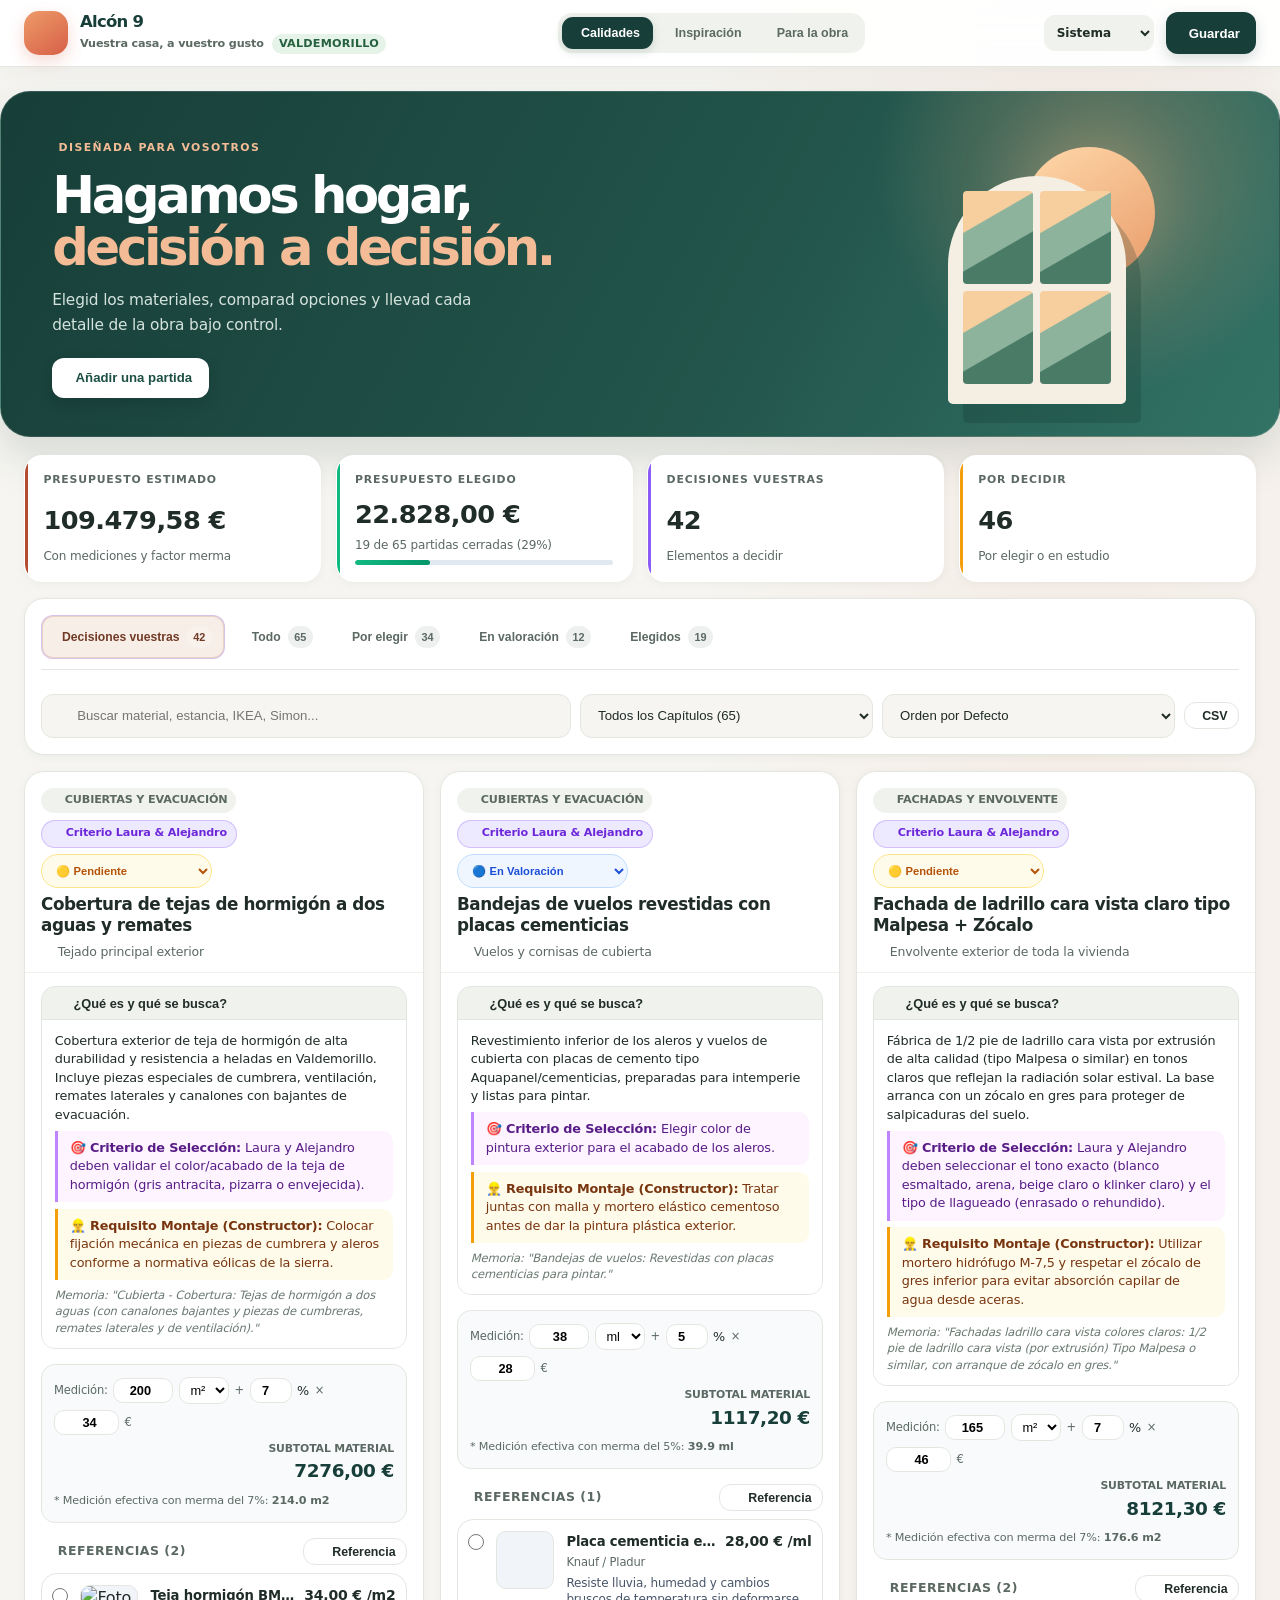
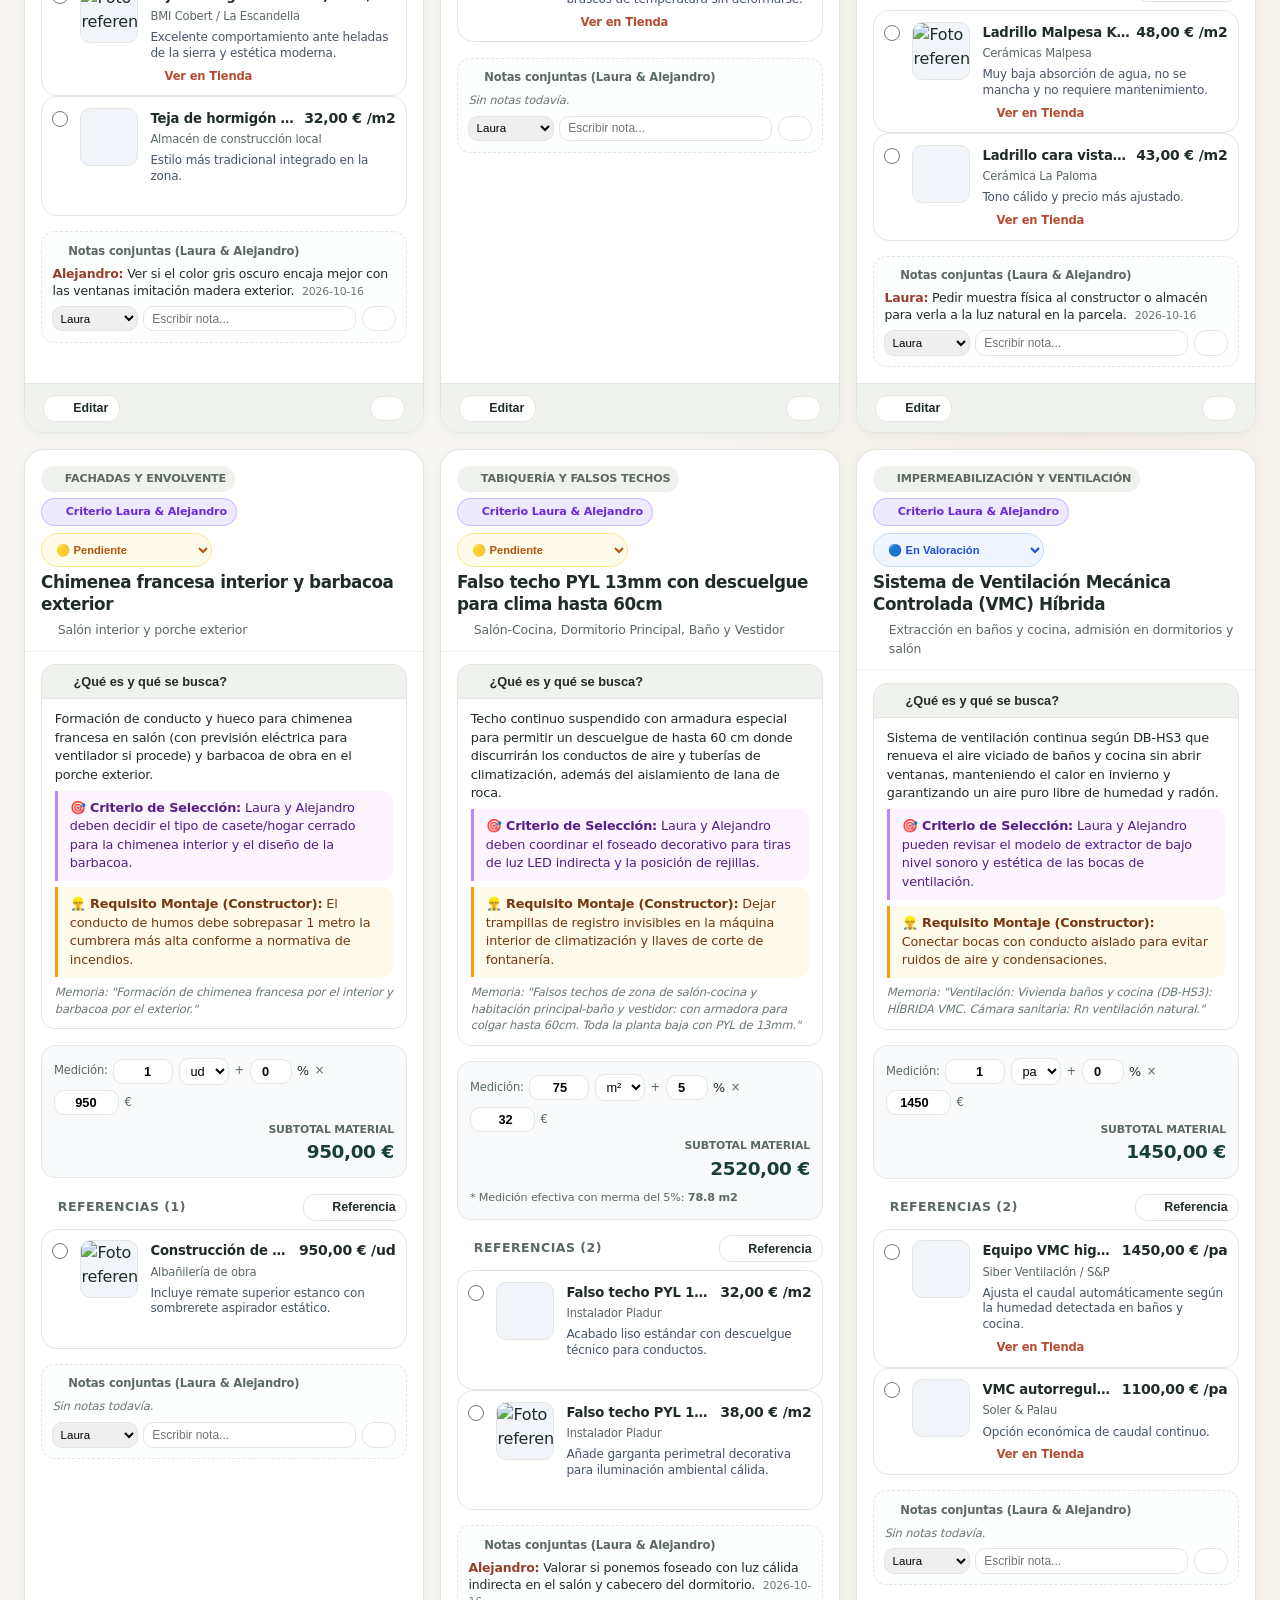
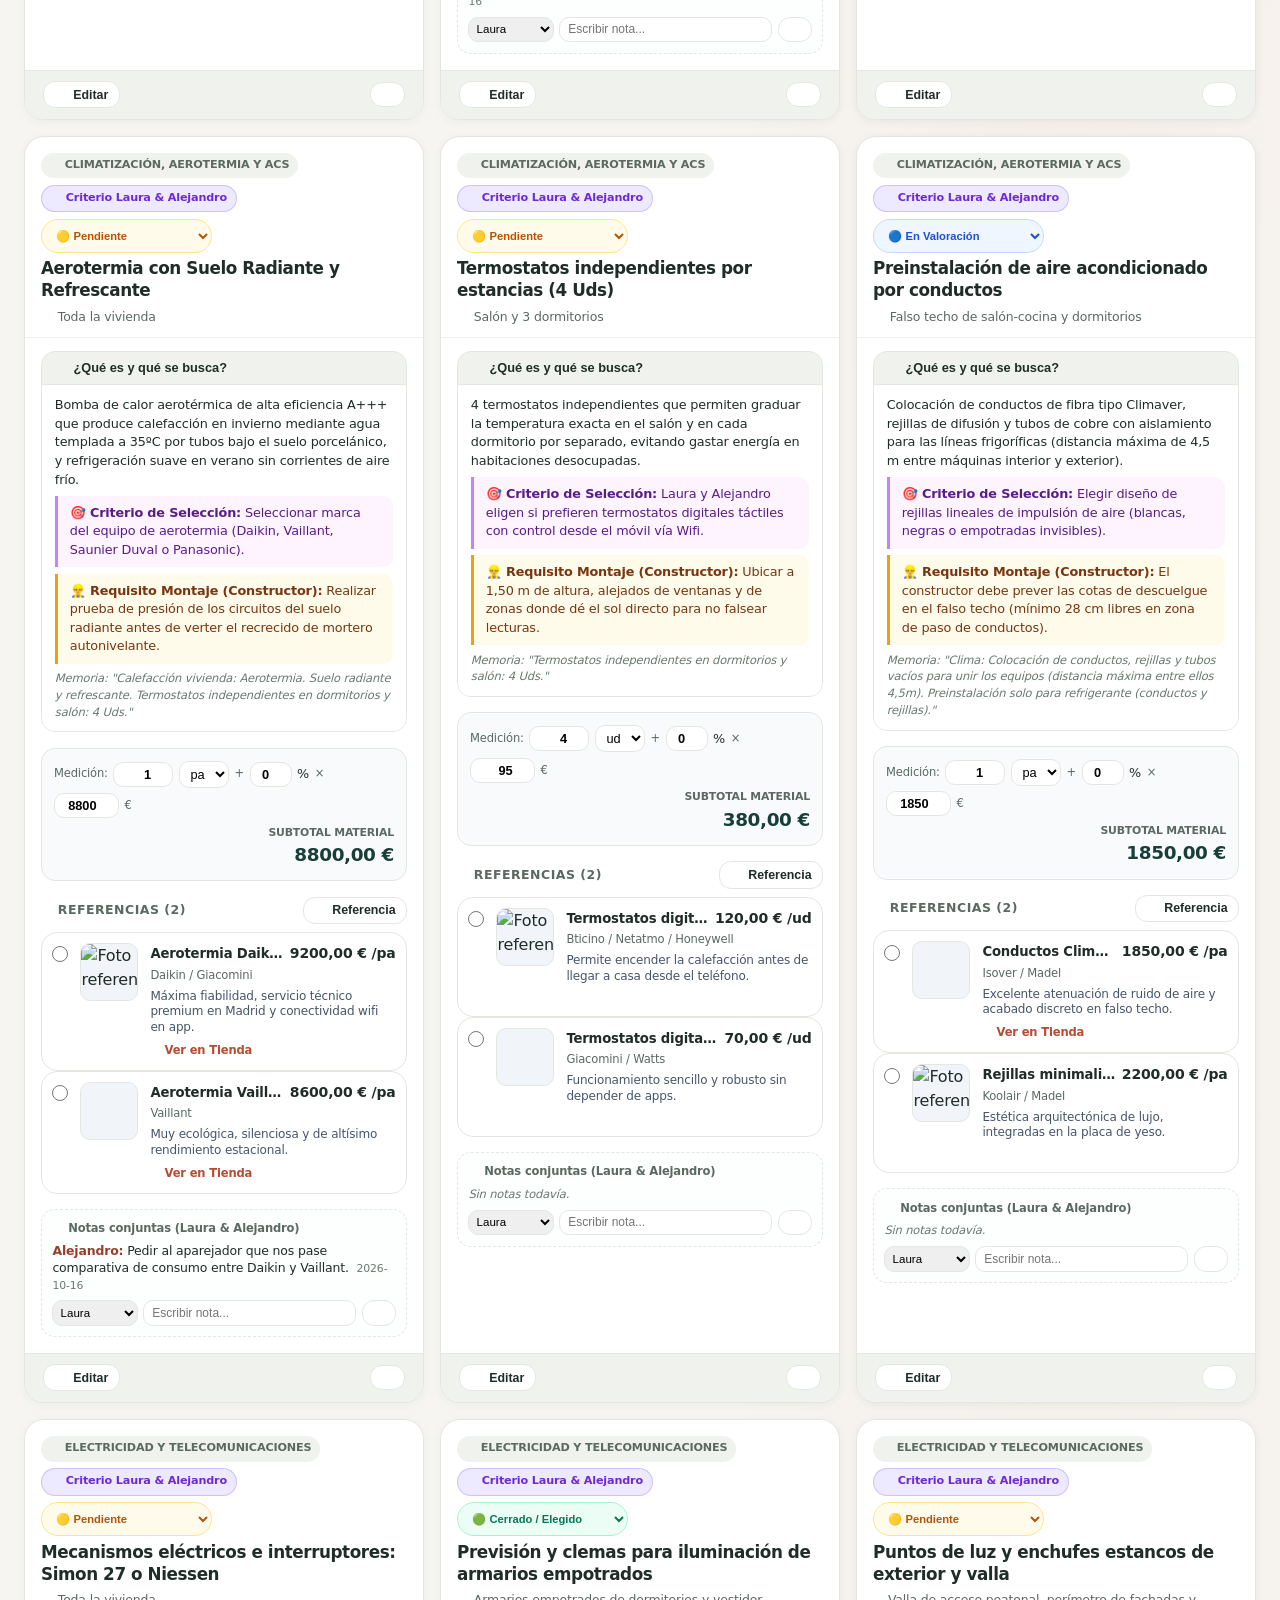
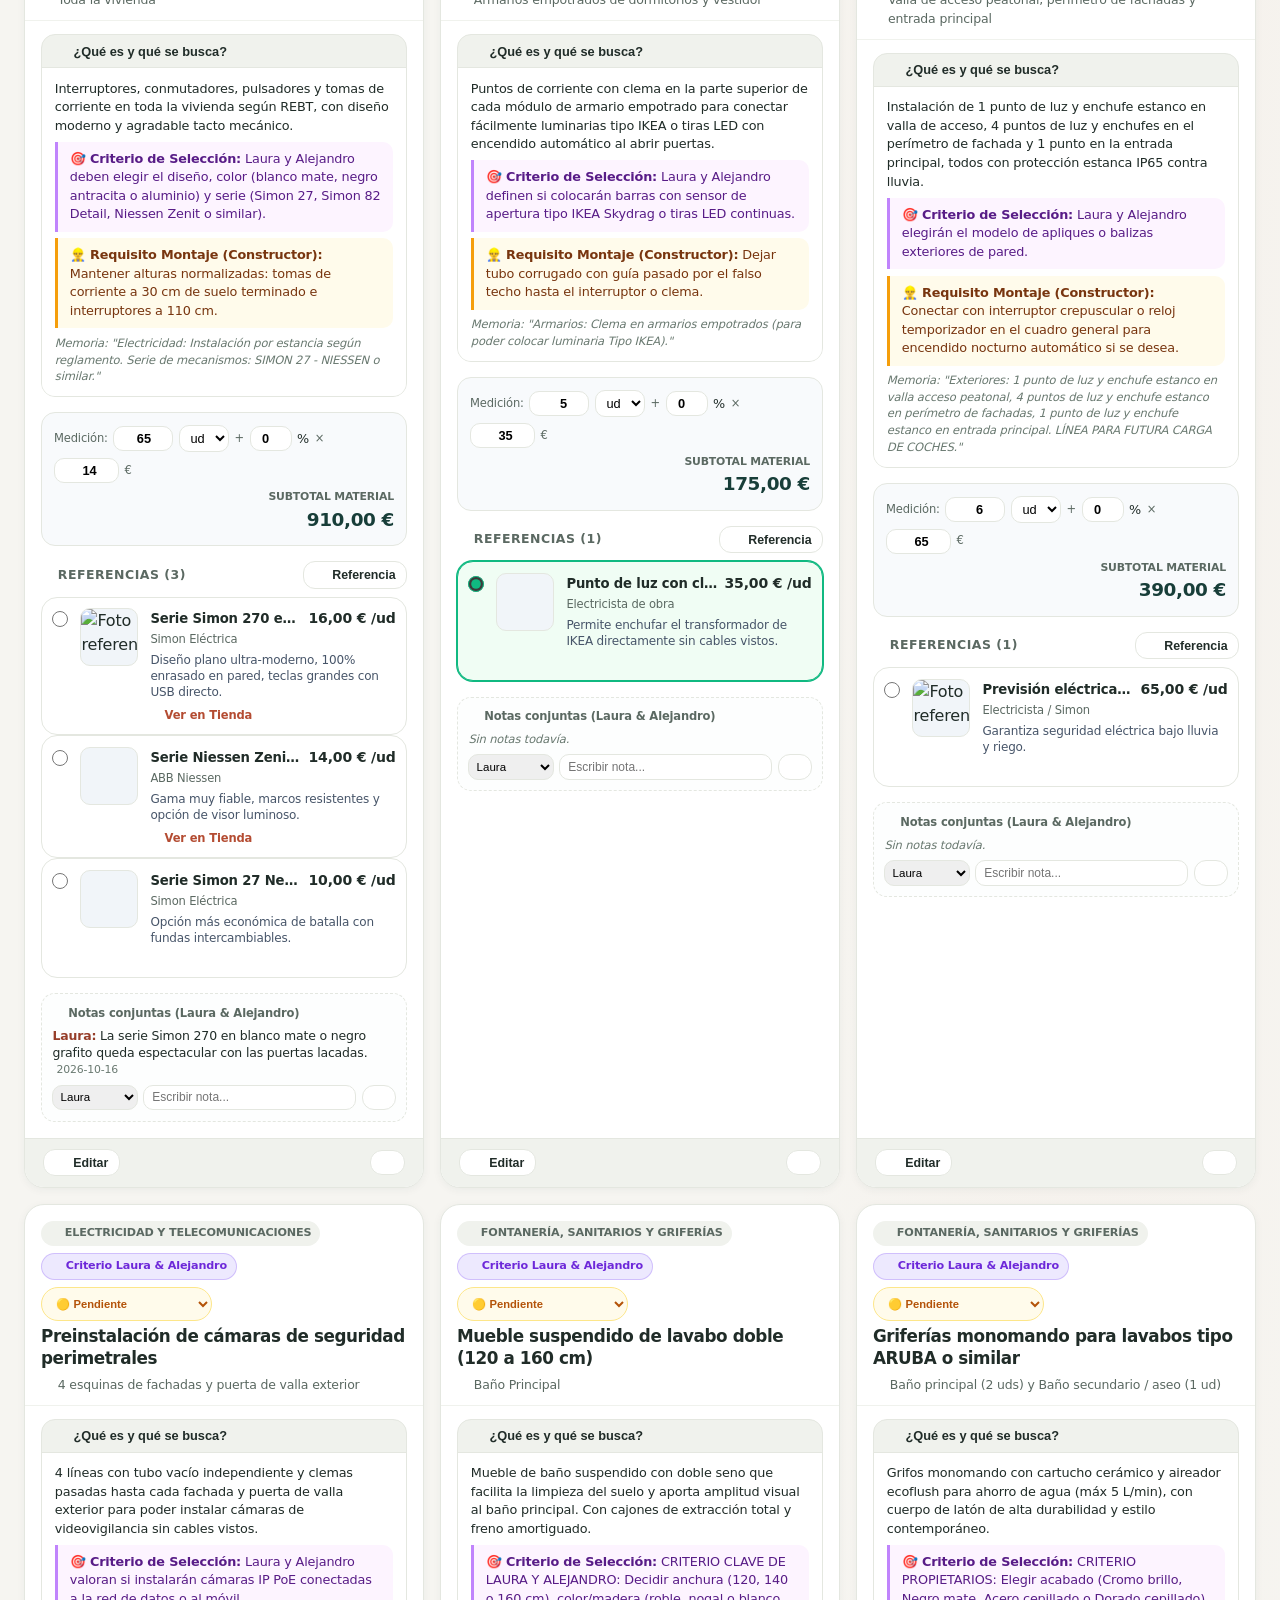
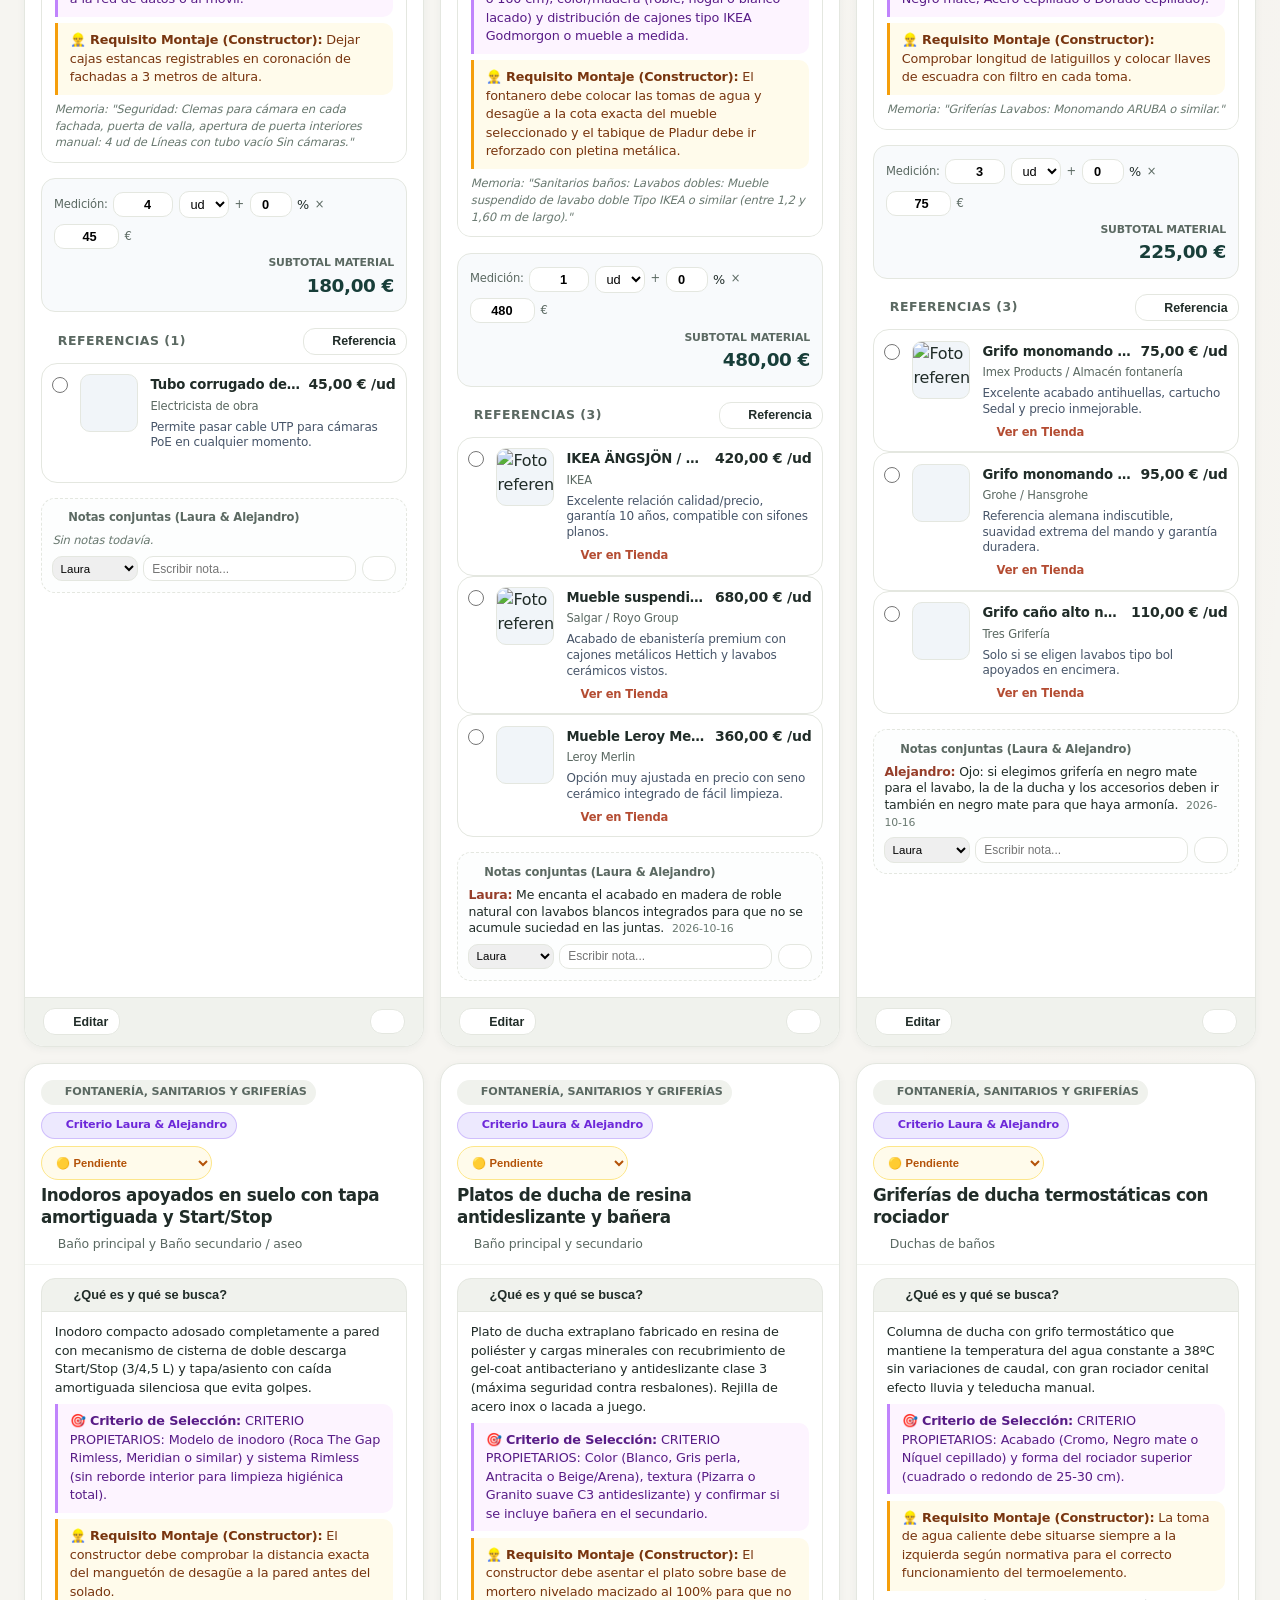
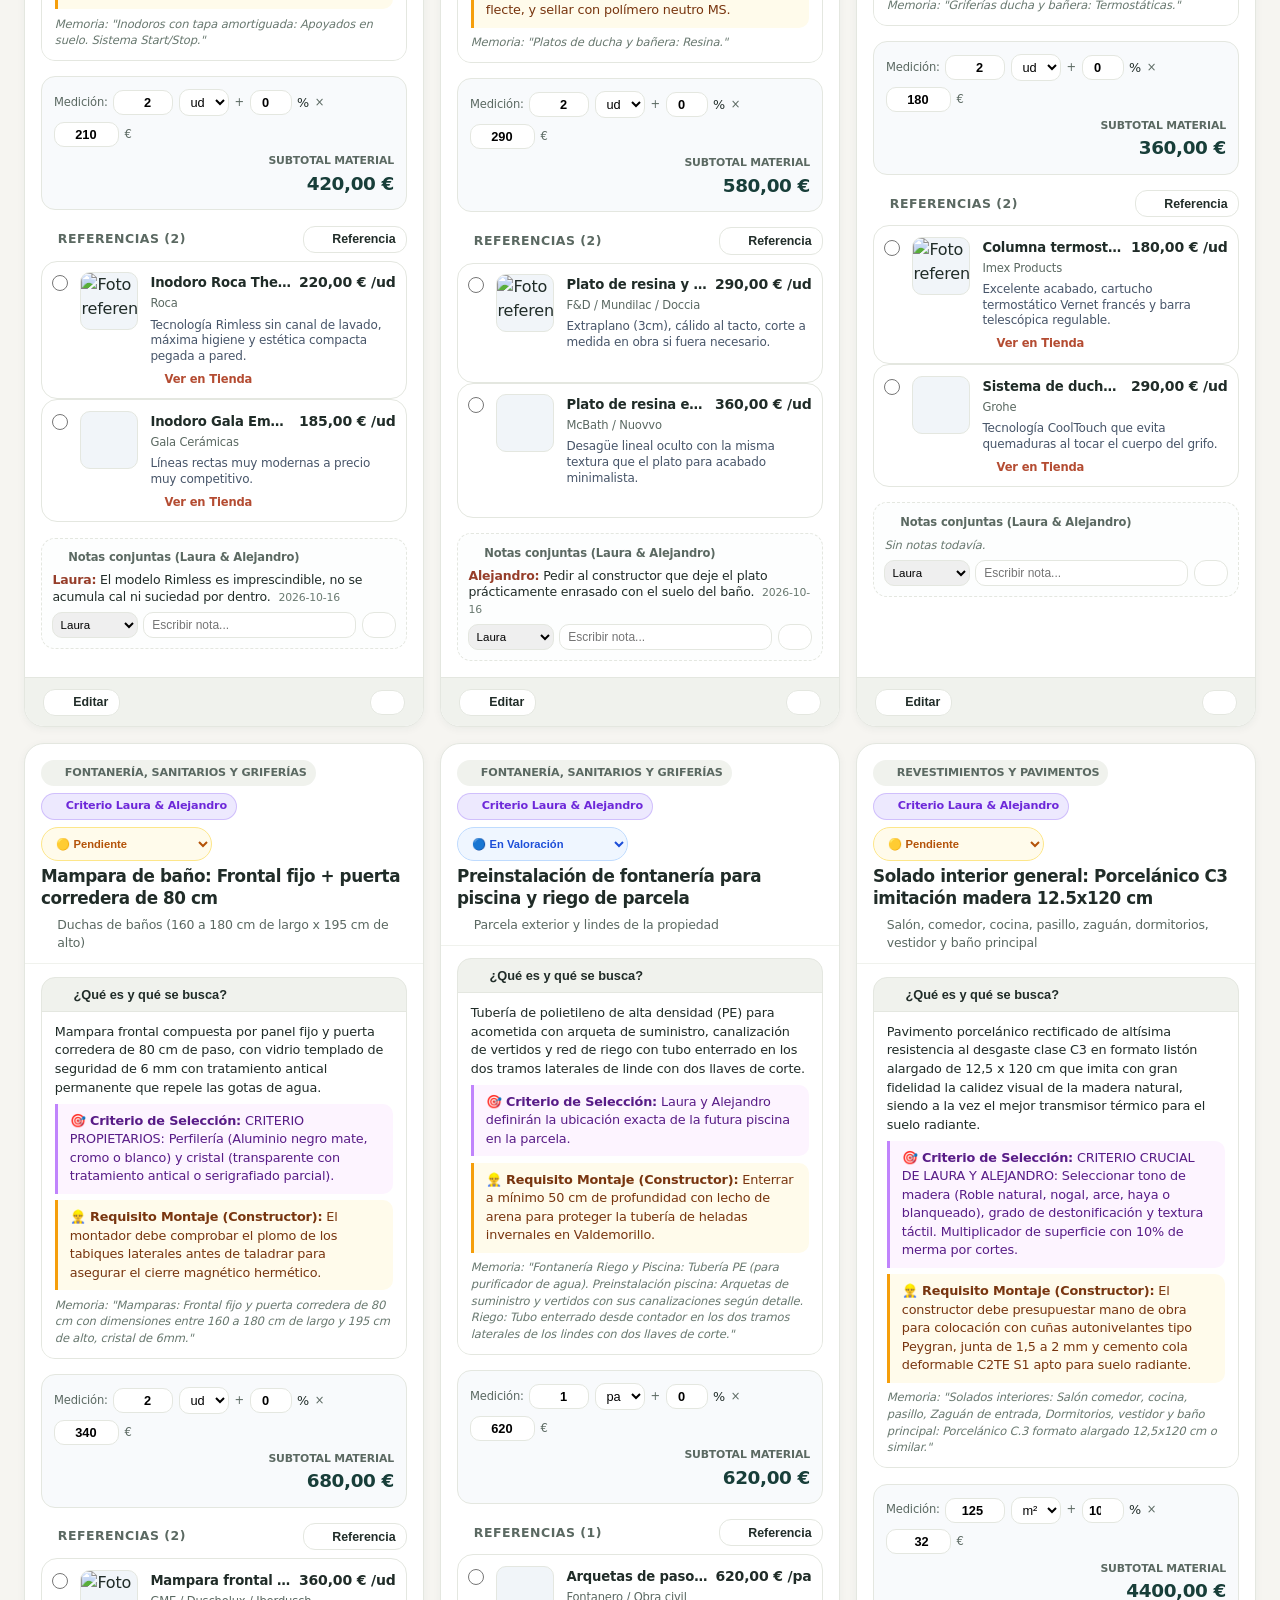
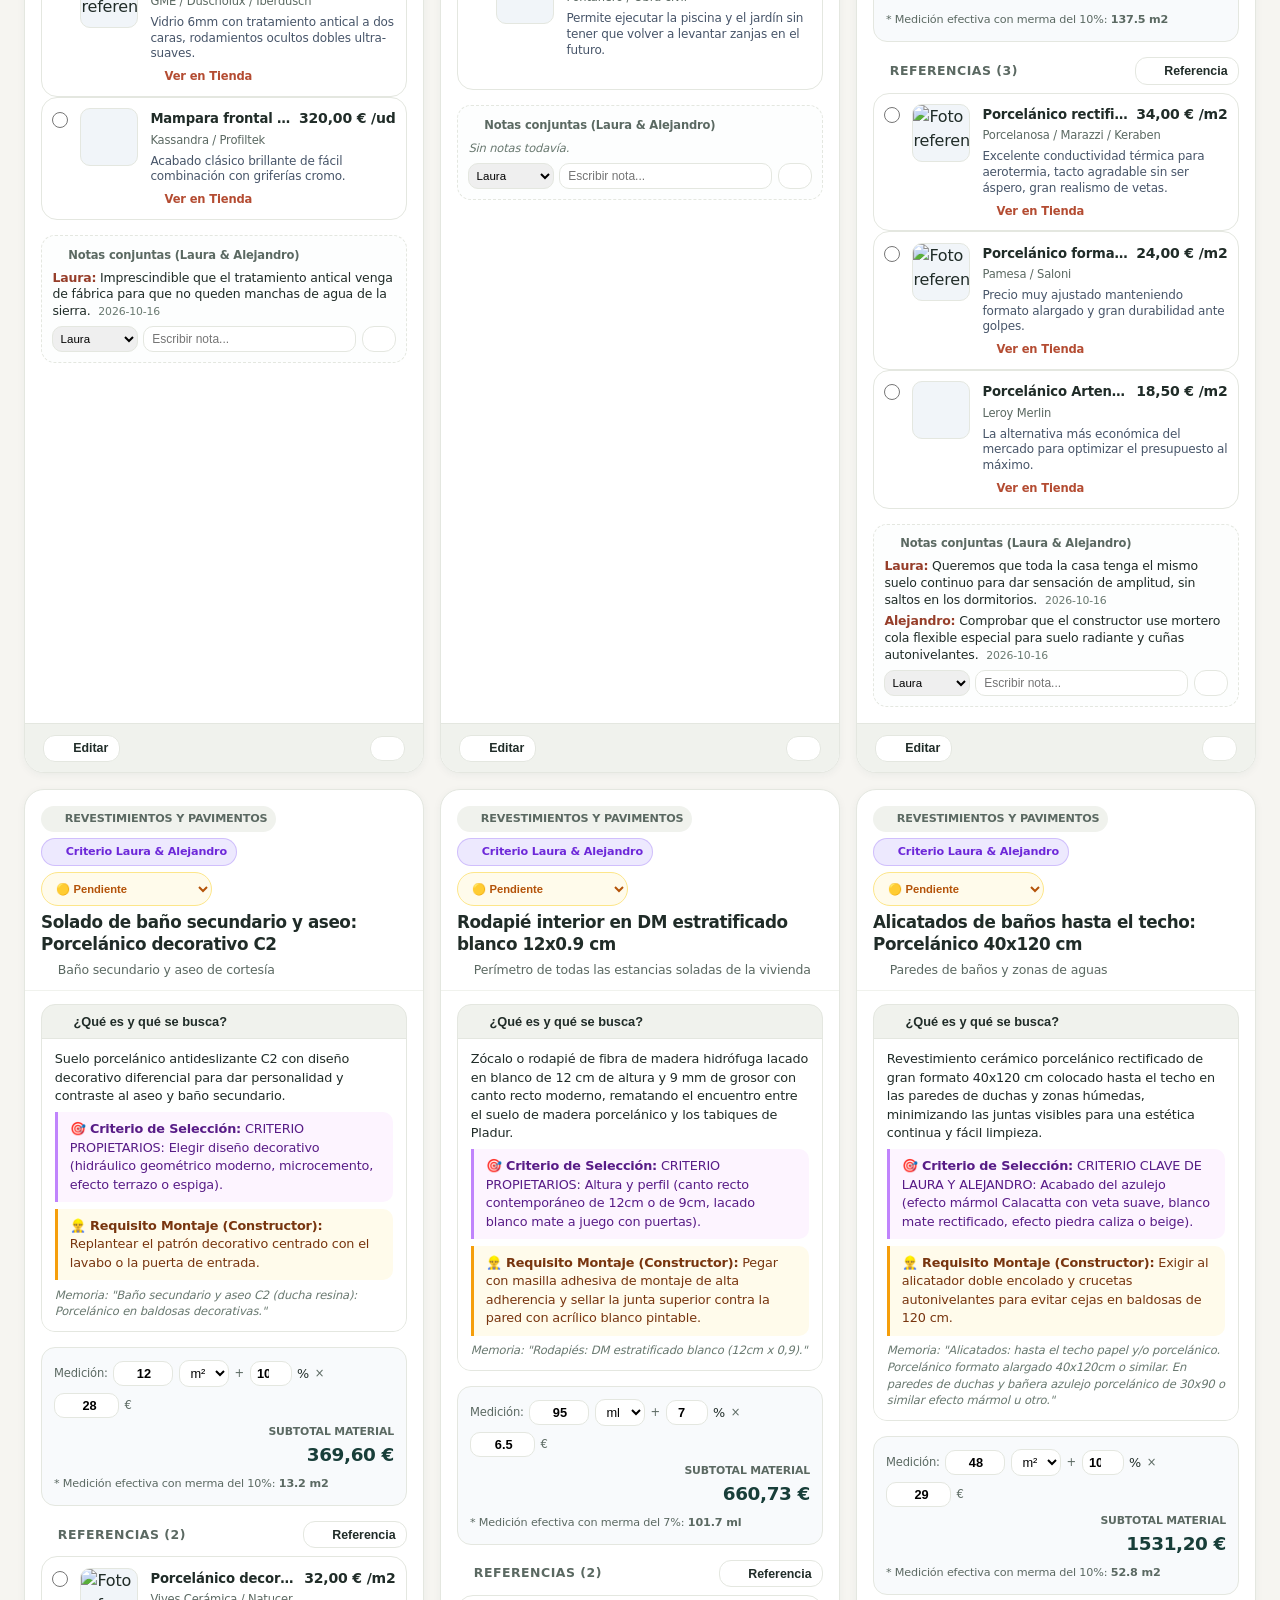
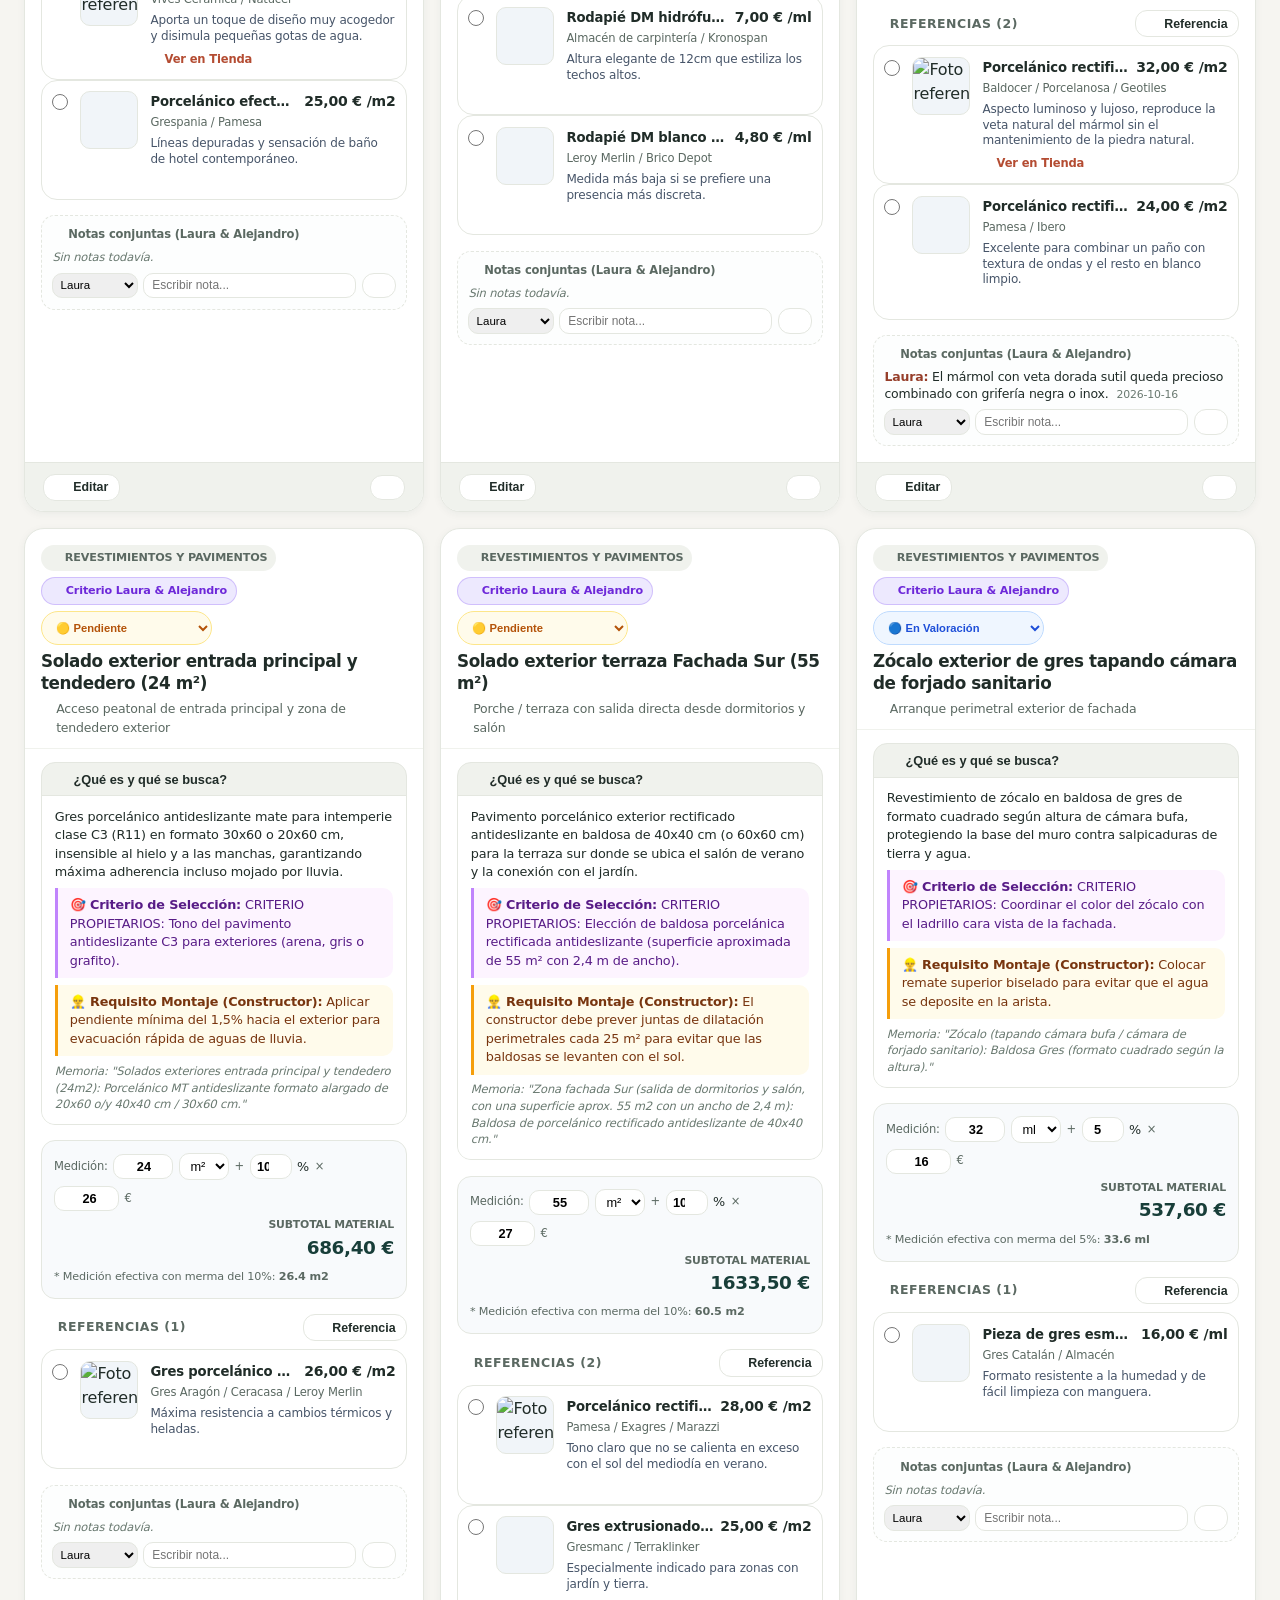
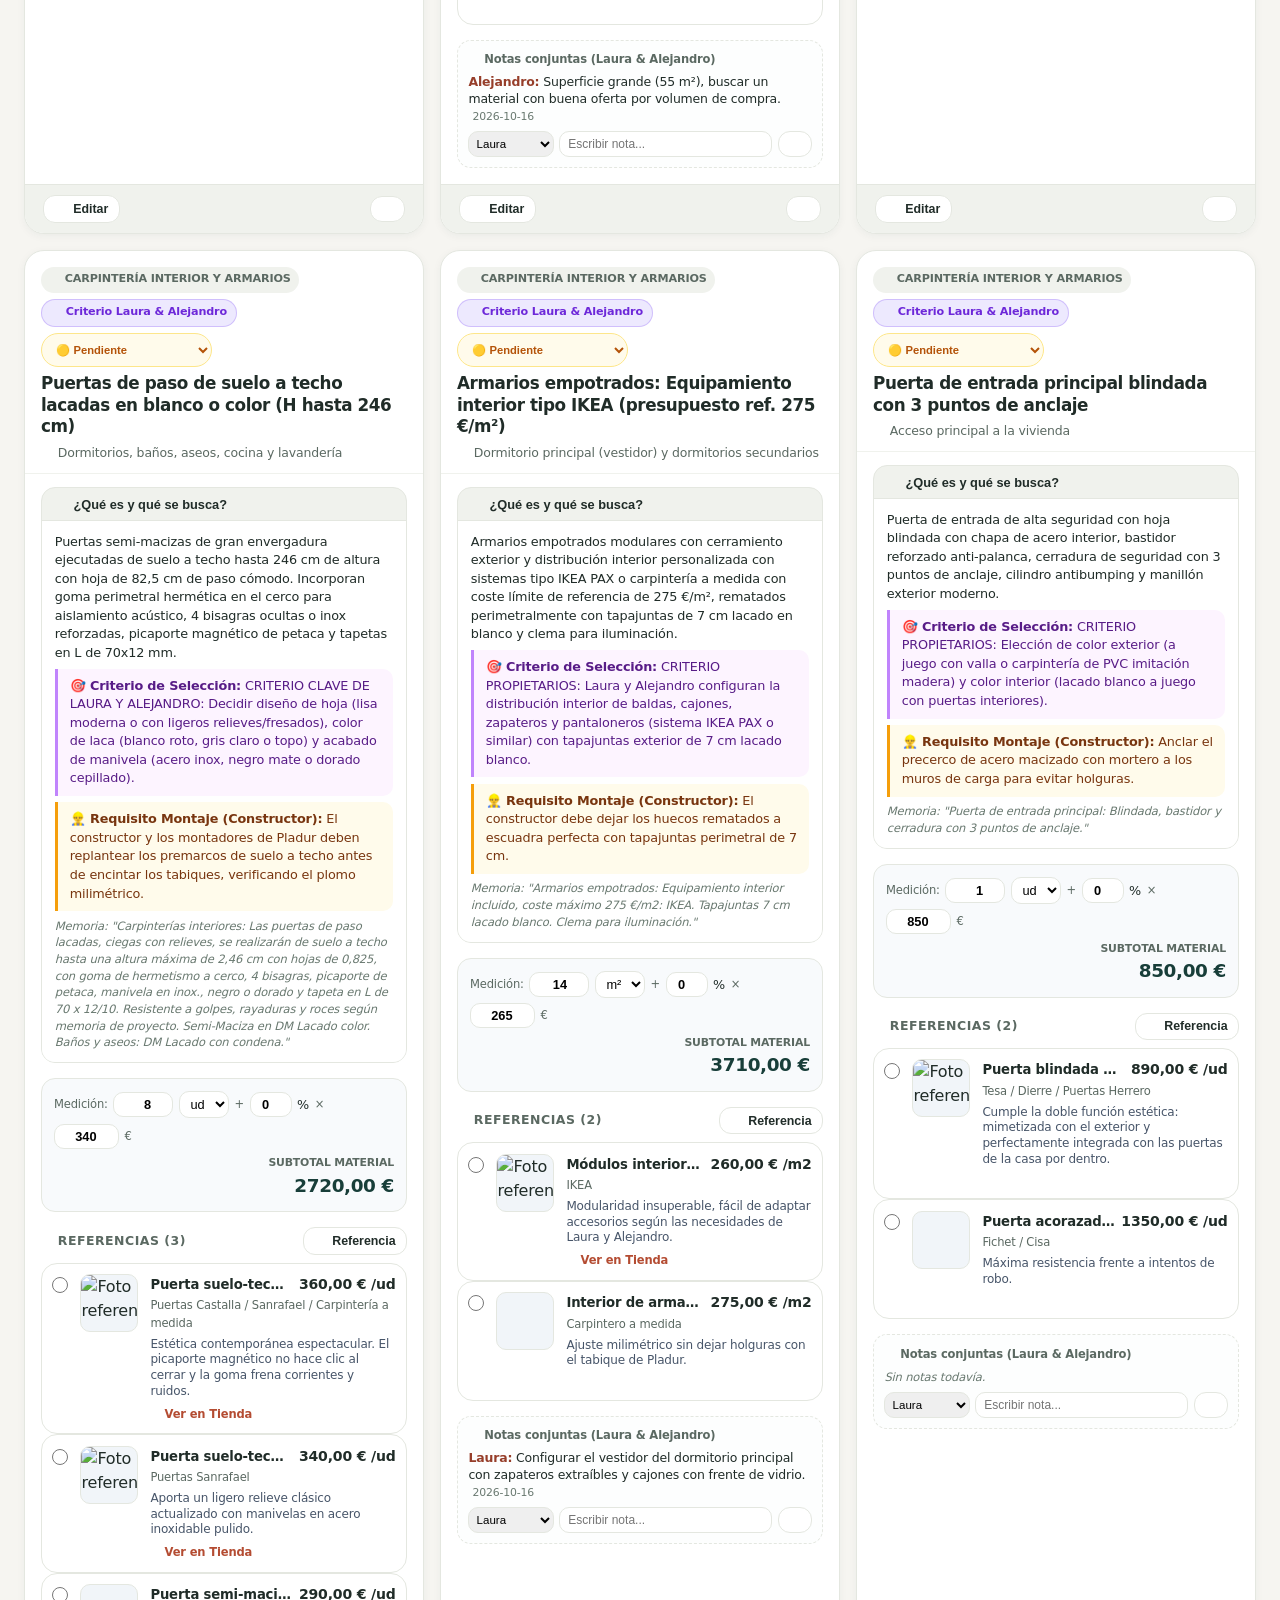
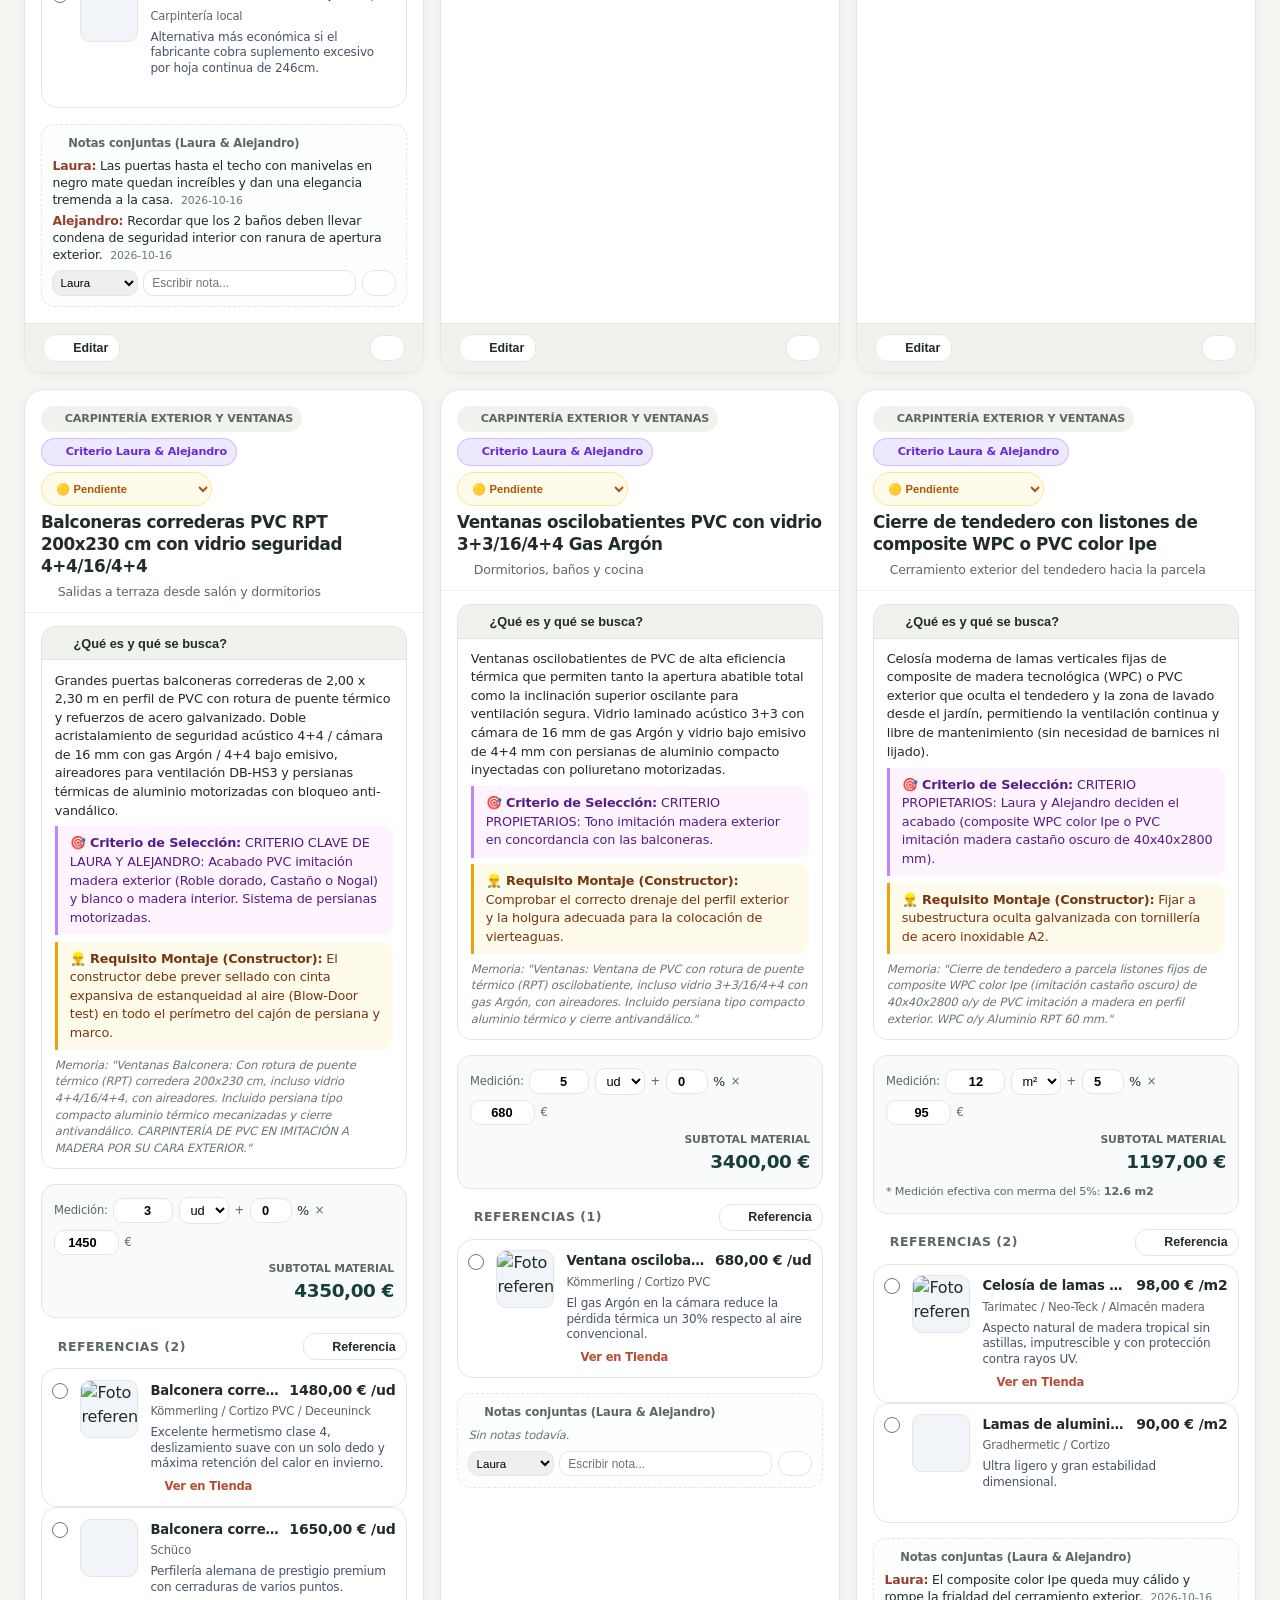
==== commit 8c397e71: "feat: refresh home and simplify material workflow Redesign the landing, navigation, cards, budget su" ====
--- a/index.html
+++ b/index.html
@@ -2,8 +2,8 @@
 <html lang="es">
 <head>
   <meta charset="UTF-8">
-  <meta name="viewport" content="width=device-width, initial-scale=1.0, maximum-scale=1.0, user-scalable=no">
-  <title>Control de Materiales & Inspiración · Calle Alcón 9, Valdemorillo</title>
+  <meta name="viewport" content="width=device-width, initial-scale=1.0">
+  <title>Alcón 9 · Vuestra casa, a vuestro gusto</title>
   <meta name="description" content="Portal de selección de calidades, comparativa de materiales, inspiración de espacios y presupuesto para Laura y Alejandro en Valdemorillo.">
   <script src="theme.js"></script>
   <link rel="stylesheet" href="styles.css">
@@ -22,12 +22,10 @@
           <i data-lucide="home"></i>
         </div>
         <div class="header-titles">
-          <h1>CALLE ALCÓN 9 · VALDEMORILLO</h1>
+          <h1>Alcón 9</h1>
           <p>
-            <span class="owners-tag">Laura & Alejandro</span>
-            <span class="desktop-only">·</span>
-            <span class="header-tag tag-energy-a">Clase Energética A</span>
-            <span class="header-tag desktop-only">Memoria 30/7/2026</span>
+            <span class="owners-tag">Vuestra casa, a vuestro gusto</span>
+            <span class="header-tag tag-energy-a">Valdemorillo</span>
           </p>
         </div>
       </div>
@@ -35,52 +33,40 @@
       <!-- Barra de navegación principal en desktop -->
       <nav class="main-nav desktop-only">
         <button class="nav-btn active" id="nav-btn-materials" onclick="switchMainView('materials')">
-          <i data-lucide="layers"></i> Materiales & Presupuesto
+          <i data-lucide="panels-top-left"></i> Calidades
         </button>
         <button class="nav-btn nav-btn-highlight" id="nav-btn-spaces" onclick="switchMainView('spaces')">
-          <i data-lucide="sparkles"></i> Inspiración de Espacios
+          <i data-lucide="images"></i> Inspiración
         </button>
         <button class="nav-btn" id="nav-btn-dossier" onclick="switchMainView('dossier')">
-          <i data-lucide="file-text"></i> Modo Aparejador
+          <i data-lucide="clipboard-list"></i> Para la obra
         </button>
       </nav>
 
       <div class="header-actions desktop-only">
-        <button class="btn btn-primary btn-sm" id="btn-top-add" onclick="handleTopAddAction()">
-          <i data-lucide="plus-circle"></i> <span id="top-add-label">Nuevo Material</span>
-        </button>
         <label class="theme-control">
-          <span>Tema</span>
+          <i data-lucide="sun-moon" aria-hidden="true"></i>
           <select class="theme-select" data-theme-select aria-label="Tema de la aplicación">
             <option value="system">Sistema</option>
             <option value="light">Claro</option>
             <option value="dark">Oscuro</option>
           </select>
         </label>
-        <button class="btn btn-secondary btn-sm" id="btn-open-github" title="Preparar publicación">
-          <i data-lucide="git-pull-request"></i> Publicar cambios
+        <button class="btn btn-save" data-save-button>
+          <i data-lucide="check"></i> Guardar
         </button>
-        <button class="btn btn-secondary btn-sm" id="btn-open-backup" title="Respaldar datos">
-          <i data-lucide="save"></i> Copia JSON
-        </button>
-      </div>
-
-      <!-- Botón menú móvil rápido -->
+      </div>
+
+      <!-- Controles esenciales para móvil -->
       <div class="mobile-header-quick mobile-only">
-        <button class="btn btn-primary btn-sm" id="btn-mobile-top-add" onclick="handleTopAddAction()">
-          <i data-lucide="plus"></i> <span id="mobile-top-add-label">Añadir</span>
-        </button>
         <label class="theme-control">
-          <span>Tema</span>
+          <i data-lucide="sun-moon" aria-hidden="true"></i>
           <select class="theme-select" data-theme-select aria-label="Tema de la aplicación">
             <option value="system">Sistema</option>
             <option value="light">Claro</option>
             <option value="dark">Oscuro</option>
           </select>
         </label>
-        <button class="btn btn-secondary btn-sm" onclick="openGitHubModal()" aria-label="Preparar publicación">
-          <i data-lucide="git-pull-request"></i>
-        </button>
       </div>
     </div>
     <p id="theme-storage-status" class="theme-storage-status" role="status" aria-live="polite"></p>
@@ -91,6 +77,22 @@
        SECCIÓN 1: VISTA DE MATERIALES Y CALIDADES
        ========================================================================= -->
   <div id="view-materials-container">
+    <section class="welcome-hero" aria-labelledby="welcome-title">
+      <div class="welcome-copy">
+        <span class="eyebrow"><i data-lucide="sparkles"></i> DISEÑADA PARA VOSOTROS</span>
+        <h2 id="welcome-title">Hagamos hogar,<br><span>decisión a decisión.</span></h2>
+        <p>Elegid los materiales, comparad opciones y llevad cada detalle de la obra bajo control.</p>
+        <button class="btn btn-hero" onclick="openAddMaterialModal()">
+          <i data-lucide="plus"></i> Añadir una partida
+        </button>
+      </div>
+      <div class="welcome-art" aria-hidden="true">
+        <div class="art-sun"></div>
+        <div class="art-window"><span></span><span></span><span></span><span></span></div>
+        <div class="art-plant"><i data-lucide="sprout"></i></div>
+      </div>
+    </section>
+
     <!-- DASHBOARD DE KPIs Y CONTROL PRESUPUESTARIO -->
     <section class="kpi-section" id="kpi-section">
       <div class="kpi-mobile-toggle mobile-only" onclick="toggleKPIsMobile()">
@@ -104,8 +106,8 @@
       <div class="kpi-grid" id="kpi-grid-container">
         <div class="kpi-card kpi-total">
           <div class="kpi-title">
-            <span>Total Materiales Estimado</span>
-            <i data-lucide="euro"></i>
+            <span>Presupuesto estimado</span>
+            <i data-lucide="wallet"></i>
           </div>
           <div class="kpi-value" id="kpi-total-val">0 €</div>
           <div class="kpi-subtext" id="kpi-total-sub">Con mediciones y factor merma</div>
@@ -113,8 +115,8 @@
 
         <div class="kpi-card kpi-closed">
           <div class="kpi-title">
-            <span>Partidas Cerradas</span>
-            <i data-lucide="check-circle-2"></i>
+            <span>Presupuesto elegido</span>
+            <i data-lucide="badge-check"></i>
           </div>
           <div class="kpi-value" id="kpi-closed-val">0 €</div>
           <div class="kpi-subtext" id="kpi-closed-sub">0 de 0 partidas cerradas</div>
@@ -125,8 +127,8 @@
 
         <div class="kpi-card kpi-criteria">
           <div class="kpi-title">
-            <span>Criterio Laura & Alejandro</span>
-            <i data-lucide="sparkles"></i>
+            <span>Decisiones vuestras</span>
+            <i data-lucide="heart"></i>
           </div>
           <div class="kpi-value" id="kpi-criteria-val">0</div>
           <div class="kpi-subtext" id="kpi-criteria-sub">Elementos a decidir</div>
@@ -134,8 +136,8 @@
 
         <div class="kpi-card kpi-pending">
           <div class="kpi-title">
-            <span>Decisiones Pendientes</span>
-            <i data-lucide="clock"></i>
+            <span>Por decidir</span>
+            <i data-lucide="list-todo"></i>
           </div>
           <div class="kpi-value" id="kpi-pending-val">0</div>
           <div class="kpi-subtext" id="kpi-pending-sub">Por elegir o en estudio</div>
@@ -150,23 +152,23 @@
         <div class="filter-tabs-scroll">
           <div class="filter-tabs">
             <button class="filter-tab tab-criteria active" data-filter="criteria">
-              <i data-lucide="sparkles"></i> Criterio Laura & Alejandro
+              <i data-lucide="heart"></i> Decisiones vuestras
               <span class="badge-count" id="count-criteria">0</span>
             </button>
             <button class="filter-tab" data-filter="all">
-              <i data-lucide="layers"></i> Toda la Obra
+              <i data-lucide="layout-grid"></i> Todo
               <span class="badge-count" id="count-all">0</span>
             </button>
             <button class="filter-tab" data-filter="pending">
-              <i data-lucide="alert-circle"></i> Pendientes
+              <i data-lucide="circle-dashed"></i> Por elegir
               <span class="badge-count" id="count-pending">0</span>
             </button>
             <button class="filter-tab" data-filter="reviewing">
-              <i data-lucide="search"></i> En Valoración
+              <i data-lucide="hourglass"></i> En valoración
               <span class="badge-count" id="count-reviewing">0</span>
             </button>
             <button class="filter-tab" data-filter="selected">
-              <i data-lucide="check-check"></i> Cerrados
+              <i data-lucide="badge-check"></i> Elegidos
               <span class="badge-count" id="count-selected">0</span>
             </button>
           </div>
@@ -178,8 +180,8 @@
             <input type="text" id="search-input" class="search-input" placeholder="Buscar material, estancia, IKEA, Simon...">
           </div>
 
-          <select id="select-chapter" class="select-chapter">
-            <option value="todos">Todos los Capítulos</option>
+          <select id="select-chapter" class="select-chapter" aria-label="Filtrar por capítulo">
+            <option value="todos">Todos los capítulos</option>
             <!-- Rellenado dinámicamente -->
           </select>
 
@@ -332,19 +334,19 @@
        ========================================================================= -->
   <nav class="mobile-bottom-nav mobile-only">
     <button class="mobile-tab-btn active" id="mobile-tab-materials" onclick="switchMainView('materials')">
-      <i data-lucide="layers"></i>
+      <i data-lucide="panels-top-left"></i>
       <span>Calidades</span>
     </button>
     <button class="mobile-tab-btn" id="mobile-tab-spaces" onclick="switchMainView('spaces')">
-      <i data-lucide="sparkles"></i>
+      <i data-lucide="images"></i>
       <span>Inspiración</span>
     </button>
     <button class="mobile-tab-btn" id="mobile-tab-dossier" onclick="switchMainView('dossier')">
-      <i data-lucide="file-text"></i>
-      <span>Aparejador</span>
+      <i data-lucide="clipboard-list"></i>
+      <span>Obra</span>
     </button>
-    <button class="mobile-tab-btn" id="mobile-tab-save" onclick="openGitHubModal()">
-      <i data-lucide="cloud"></i>
+    <button class="mobile-tab-btn mobile-save-tab" data-save-button aria-label="Guardar cambios">
+      <i data-lucide="check"></i>
       <span>Guardar</span>
     </button>
   </nav>
@@ -606,65 +608,6 @@
   </div>
 
   <!-- =========================================================================
-       MODAL: PREPARAR CAMBIOS PARA PUBLICAR MEDIANTE GIT
-       ========================================================================= -->
-  <div class="modal-overlay" id="modal-github">
-    <div class="modal-box">
-      <div class="modal-header">
-        <h3>Preparar cambios para GitHub</h3>
-        <button class="modal-close" onclick="closeGitHubModal()">&times;</button>
-      </div>
-      <div class="modal-body">
-        <div style="display: flex; align-items: center; gap: 0.75rem;">
-          <div style="width: 44px; height: 44px; border-radius: 50%; background: #24292f; display: flex; align-items: center; justify-content: center; color: white; font-size: 1.3rem;">
-            <i data-lucide="github"></i>
-          </div>
-          <div>
-            <h4 style="font-size: 1.05rem; font-weight: 700;">Repositorio en Producción</h4>
-            <p style="font-size: 0.8rem; color: var(--text-muted);">valdemorillohalcon / valdemorillo-calidades</p>
-          </div>
-        </div>
-
-        <div style="background: var(--bg-card-alt); border: 1px solid var(--border-color); border-radius: var(--radius-md); padding: 0.85rem; margin-top: 0.5rem;">
-          <label style="font-size: 0.72rem; text-transform: uppercase; font-weight: 700; color: var(--text-muted);">URL Pública de vuestra aplicación:</label>
-          <div style="display: flex; gap: 0.4rem; margin-top: 0.3rem;">
-            <input type="text" id="github-public-url" class="form-control" readonly value="https://valdemorillohalcon.github.io/valdemorillo-calidades/" style="font-weight: 600; color: #2563eb; font-size: 0.825rem;">
-            <button class="btn btn-primary btn-sm" onclick="navigator.clipboard.writeText(document.getElementById('github-public-url').value); alert('¡URL copiada al portapapeles!');">
-              Copiar
-            </button>
-          </div>
-        </div>
-
-        <div class="publication-card">
-          <h5>
-            <i data-lucide="git-pull-request" style="width: 16px; height: 16px;"></i>
-            Publicar los cambios con Git
-          </h5>
-          <p>
-            La aplicación no escribe directamente en la rama principal ni guarda credenciales de GitHub. Descarga los datos y crea una rama con un pull request para revisarlos antes de publicar.
-          </p>
-          <button class="btn btn-primary" id="btn-download-data-js" style="width: 100%; margin-top: 0.6rem; justify-content: center;">
-            <i data-lucide="download"></i> Descargar data.js
-          </button>
-          <ol class="publication-steps">
-            <li>En el clon local del proyecto, crea una rama: <code>git switch -c data/actualizar-calidades</code>.</li>
-            <li>Reemplaza el archivo <code>data.js</code> descargado en la carpeta del proyecto.</li>
-            <li>Guarda y publica la rama:</li>
-          </ol>
-          <pre class="publication-command"><code>git add data.js
-git commit -m "Actualiza calidades e inspiración"
-git push -u origin data/actualizar-calidades</code></pre>
-          <p class="publication-note">Después, abre un pull request a <code>main</code> en GitHub. La web se actualizará cuando se integre.</p>
-          <p id="publication-status" role="status" aria-live="polite"></p>
-        </div>
-      </div>
-      <div class="modal-footer">
-        <button class="btn btn-outline" onclick="closeGitHubModal()">Cerrar</button>
-      </div>
-    </div>
-  </div>
-
-  <!-- =========================================================================
        LIGHTBOX PARA VER FOTOS AMPLIADAS
        ========================================================================= -->
   <div class="lightbox-modal" id="lightbox">
@@ -672,6 +615,7 @@
       <img src="" alt="Foto ampliada" class="lightbox-img" id="lightbox-img">
       <button class="lightbox-close-btn" onclick="document.getElementById('lightbox').classList.remove('open')">&times;</button>
     </div>
+    <div class="app-toast" id="save-toast" role="status" aria-live="polite"></div>
   </div>
 
   <!-- SCRIPTS -->
--- a/styles.css
+++ b/styles.css
@@ -250,62 +250,6 @@
   display: none;
 }
 
-.publication-card {
-  margin-top: 0.75rem;
-  padding: 1rem;
-  border: 1px solid var(--border-color);
-  border-radius: var(--radius-md);
-  background: var(--bg-card-alt);
-  color: var(--text-main);
-}
-
-.publication-card h5 {
-  display: flex;
-  align-items: center;
-  gap: 0.4rem;
-  font-size: 0.9rem;
-  font-weight: 700;
-}
-
-.publication-card > p {
-  margin-top: 0.3rem;
-  color: var(--text-muted);
-  font-size: 0.8rem;
-  line-height: 1.45;
-}
-
-.publication-steps {
-  display: grid;
-  gap: 0.45rem;
-  margin: 0.85rem 0 0.5rem;
-  padding-left: 1.4rem;
-  color: var(--text-main);
-  font-size: 0.78rem;
-  line-height: 1.45;
-}
-
-.publication-steps code,
-.publication-note code {
-  overflow-wrap: anywhere;
-}
-
-.publication-command {
-  overflow-x: auto;
-  padding: 0.75rem;
-  border-radius: var(--radius-sm);
-  background: #0f172a;
-  color: #f8fafc;
-  font-size: 0.75rem;
-  line-height: 1.55;
-}
-
-#publication-status {
-  min-height: 1.2em;
-  color: var(--text-main);
-  font-size: 0.78rem;
-  font-weight: 600;
-}
-
 /* ==========================================================================
    BOTONES
    ========================================================================== */
@@ -1990,3 +1934,912 @@
     color: white !important;
   }
 }
+
+/* Visual refresh: cálido, despejado y centrado en las decisiones de la obra. */
+:root {
+  --primary: #183e39;
+  --primary-dark: #102c29;
+  --primary-light: #315f57;
+  --accent: #b44c32;
+  --accent-hover: #963e2a;
+  --accent-soft: #ffede4;
+  --accent-text: #79331f;
+  --bg-page: #f6f5f1;
+  --bg-card: #ffffff;
+  --bg-card-alt: #f0f2ed;
+  --border-color: #e4e7e0;
+  --border-focus: #b6c3b7;
+  --text-main: #202c28;
+  --text-muted: #5b6962;
+  --text-light: #697970;
+  --criteria-badge: #8a4a2c;
+  --criteria-badge-bg: #f7eee8;
+  --radius-sm: 10px;
+  --radius-md: 16px;
+  --radius-lg: 22px;
+  --radius-xl: 28px;
+  --shadow-sm: 0 2px 8px rgba(24, 62, 57, 0.05);
+  --shadow-md: 0 8px 24px rgba(24, 62, 57, 0.08);
+  --shadow-lg: 0 18px 48px rgba(24, 62, 57, 0.12);
+}
+
+:root[data-theme="dark"] {
+  --primary: #b8d6c8;
+  --primary-dark: #d5e7df;
+  --primary-light: #9ebead;
+  --accent: #f39a73;
+  --accent-hover: #ffb294;
+  --accent-soft: #42271e;
+  --accent-text: #ffd3c2;
+  --bg-page: #111a18;
+  --bg-card: #1b2723;
+  --bg-card-alt: #24332e;
+  --border-color: #34463f;
+  --border-focus: #536b61;
+  --text-main: #ecf2ee;
+  --text-muted: #c0cec5;
+  --text-light: #94a69b;
+  --status-pending-bg: #42271e;
+  --status-reviewing-bg: #1e3446;
+  --status-selected-bg: #16382c;
+  --criteria-badge-bg: #342743;
+  --criteria-badge: #e2c3ad;
+}
+
+html {
+  scroll-behavior: smooth;
+}
+
+body {
+  background:
+    radial-gradient(ellipse at 84% 8%, rgba(228, 123, 79, 0.07), transparent 24rem),
+    var(--bg-page);
+  letter-spacing: -0.01em;
+}
+
+.main-header {
+  position: sticky;
+  background: color-mix(in srgb, var(--bg-card) 94%, transparent);
+  color: var(--text-main);
+  border-bottom: 1px solid var(--border-color);
+  box-shadow: 0 4px 18px rgba(24, 62, 57, 0.045);
+  backdrop-filter: blur(18px);
+  padding: 0.7rem 1.5rem;
+}
+
+.header-container {
+  max-width: 1500px;
+}
+
+.brand-icon {
+  width: 44px;
+  height: 44px;
+  color: #fff;
+  background: linear-gradient(145deg, #ed9b68, #d75f48);
+  border-radius: 15px;
+  box-shadow: 0 6px 16px rgba(215, 95, 72, 0.24);
+}
+
+.header-titles h1 {
+  color: var(--primary);
+  font-size: 1.03rem;
+  font-weight: 800;
+  letter-spacing: -0.045em;
+}
+
+.header-titles p {
+  gap: 0.5rem;
+  color: var(--text-muted);
+  font-size: 0.7rem;
+}
+
+.owners-tag {
+  color: var(--text-muted);
+  font-weight: 600;
+}
+
+.header-tag {
+  background: var(--bg-card-alt);
+  color: var(--primary);
+  letter-spacing: 0.02em;
+}
+
+.tag-energy-a {
+  background: #e5f3e9;
+  color: #25613e;
+}
+
+:root[data-theme="dark"] .tag-energy-a {
+  background: #1c3a2a;
+  color: #c4f0d2;
+}
+
+.main-nav {
+  gap: 0.2rem;
+  padding: 0.25rem;
+  border: 0;
+  background: var(--bg-card-alt);
+  border-radius: 14px;
+}
+
+.nav-btn {
+  padding: 0.58rem 0.8rem;
+  border-radius: 11px;
+  color: var(--text-muted);
+  font-size: 0.78rem;
+}
+
+.nav-btn:hover {
+  color: var(--primary);
+  background: color-mix(in srgb, var(--bg-card) 75%, transparent);
+}
+
+.nav-btn.active,
+:root[data-theme="dark"] .nav-btn.active,
+.nav-btn-highlight.active {
+  color: #fff;
+  background: var(--primary);
+  border: 0;
+  box-shadow: 0 3px 10px rgba(24, 62, 57, 0.14);
+}
+
+.header-actions {
+  gap: 0.75rem;
+}
+
+.theme-control {
+  gap: 0.45rem;
+  color: var(--text-muted);
+}
+
+.theme-control svg {
+  width: 17px;
+  height: 17px;
+}
+
+.theme-select {
+  border-color: transparent;
+  border-radius: 11px;
+  background: var(--bg-card-alt);
+  color: var(--text-main);
+}
+
+.btn {
+  border-radius: 12px;
+  font-weight: 700;
+  transition: transform 160ms ease, background-color 160ms ease, box-shadow 160ms ease;
+}
+
+.btn:hover {
+  transform: translateY(-1px);
+}
+
+.btn:focus-visible,
+button:focus-visible,
+select:focus-visible,
+input:focus-visible,
+a:focus-visible {
+  outline: 3px solid color-mix(in srgb, var(--accent) 60%, white);
+  outline-offset: 3px;
+}
+
+.btn-save {
+  min-height: 42px;
+  padding: 0.55rem 1rem;
+  border: 0;
+  background: var(--primary);
+  color: white;
+  box-shadow: 0 5px 14px rgba(24, 62, 57, 0.18);
+}
+
+.btn-save:hover {
+  background: var(--primary-light);
+}
+
+:root[data-theme="dark"] .btn-save,
+:root[data-theme="dark"] .nav-btn.active,
+:root[data-theme="dark"] .nav-btn-highlight.active {
+  background: #315f57;
+  color: #fff;
+}
+
+.btn-save:disabled {
+  opacity: 0.88;
+  cursor: default;
+  transform: none;
+}
+
+.btn-save svg {
+  width: 17px;
+  height: 17px;
+}
+
+.welcome-hero {
+  position: relative;
+  display: grid;
+  grid-template-columns: 1.15fr 0.85fr;
+  gap: 2rem;
+  align-items: center;
+  max-width: 1440px;
+  min-height: 310px;
+  margin: 1.5rem auto 0;
+  padding: 2.4rem clamp(1.4rem, 4vw, 3.5rem);
+  overflow: hidden;
+  border: 1px solid rgba(255, 255, 255, 0.12);
+  border-radius: 30px;
+  color: #fff;
+  background:
+    radial-gradient(circle at 86% 23%, rgba(244, 174, 128, 0.34), transparent 14rem),
+    linear-gradient(118deg, #173e38 0%, #22544a 57%, #327366 100%);
+  box-shadow: 0 18px 44px rgba(24, 62, 57, 0.15);
+}
+
+.welcome-copy {
+  position: relative;
+  z-index: 1;
+  max-width: 620px;
+}
+
+.eyebrow {
+  display: inline-flex;
+  align-items: center;
+  gap: 0.4rem;
+  color: #f4bc96;
+  font-size: 0.68rem;
+  font-weight: 800;
+  letter-spacing: 0.13em;
+}
+
+.eyebrow svg {
+  width: 15px;
+  height: 15px;
+}
+
+.welcome-copy h2 {
+  margin-top: 0.8rem;
+  font-size: clamp(2rem, 4vw, 3.25rem);
+  font-weight: 800;
+  letter-spacing: -0.065em;
+  line-height: 1.03;
+}
+
+.welcome-copy h2 span {
+  color: #f4bc96;
+}
+
+.welcome-copy p {
+  max-width: 470px;
+  margin-top: 0.85rem;
+  color: #d5e3dd;
+  font-size: 0.96rem;
+  line-height: 1.65;
+}
+
+.btn-hero {
+  margin-top: 1.2rem;
+  padding: 0.72rem 1rem;
+  background: #fff;
+  color: #1d5045;
+  box-shadow: 0 6px 16px rgba(0, 0, 0, 0.12);
+}
+
+.btn-hero:hover {
+  background: #fff5ed;
+}
+
+.welcome-art {
+  position: relative;
+  align-self: stretch;
+  min-height: 235px;
+}
+
+.art-sun {
+  position: absolute;
+  top: 6%;
+  right: 15%;
+  width: clamp(80px, 11vw, 132px);
+  aspect-ratio: 1;
+  border-radius: 50%;
+  background: linear-gradient(145deg, #ffd9aa, #e99c6b);
+  box-shadow: 0 0 70px rgba(255, 203, 156, 0.25);
+}
+
+.art-window {
+  position: absolute;
+  top: 17%;
+  right: 21%;
+  display: grid;
+  grid-template-columns: 1fr 1fr;
+  width: clamp(120px, 15vw, 178px);
+  aspect-ratio: 0.78;
+  gap: 7px;
+  padding: 8px;
+  border: 7px solid #f5eee3;
+  border-bottom-width: 12px;
+  border-radius: 90px 90px 5px 5px;
+  background: #f5eee3;
+  box-shadow: 15px 19px 0 rgba(13, 46, 40, 0.22);
+}
+
+.art-window span {
+  background: linear-gradient(150deg, #f7cf9e 0 31%, #8db39c 32% 60%, #497b67 61%);
+  border-radius: 4px;
+}
+
+.art-plant {
+  position: absolute;
+  right: 8%;
+  bottom: 10%;
+  display: grid;
+  width: 62px;
+  height: 78px;
+  place-items: center;
+  color: #d6e6c1;
+}
+
+.art-plant svg {
+  width: 54px;
+  height: 64px;
+  stroke-width: 1.5;
+}
+
+.art-caption {
+  position: absolute;
+  right: 4%;
+  bottom: 2%;
+  display: inline-flex;
+  align-items: center;
+  gap: 0.35rem;
+  color: #d5e3dd;
+  font-size: 0.7rem;
+  font-weight: 600;
+}
+
+.art-caption svg {
+  width: 14px;
+  height: 14px;
+}
+
+.kpi-section {
+  margin-top: 1.15rem;
+}
+
+.kpi-grid {
+  gap: 0.9rem;
+}
+
+.kpi-card {
+  min-height: 124px;
+  padding: 1rem 1.15rem;
+  border-color: transparent;
+  border-radius: 18px;
+  box-shadow: var(--shadow-sm);
+}
+
+.kpi-card::before {
+  width: 3px;
+  border-radius: 0 4px 4px 0;
+}
+
+.kpi-title {
+  font-size: 0.68rem;
+  letter-spacing: 0.075em;
+}
+
+.kpi-title svg {
+  width: 18px;
+  height: 18px;
+  color: var(--primary-light);
+}
+
+.kpi-value {
+  margin: 0.4rem 0 0.15rem;
+  font-size: clamp(1.3rem, 2vw, 1.7rem);
+}
+
+.controls-section {
+  margin-top: 1rem;
+}
+
+.controls-card {
+  padding: 1rem;
+  border: 1px solid var(--border-color);
+  border-radius: 20px;
+  background: var(--bg-card);
+  box-shadow: var(--shadow-sm);
+}
+
+.filter-tabs {
+  gap: 0.4rem;
+}
+
+.filter-tab {
+  gap: 0.45rem;
+  padding: 0.62rem 0.8rem;
+  border-radius: 12px;
+  font-size: 0.76rem;
+}
+
+.filter-tab.active {
+  background: var(--primary);
+  color: white;
+}
+
+.filter-tab svg {
+  width: 16px;
+  height: 16px;
+}
+
+.badge-count {
+  min-width: 22px;
+  min-height: 22px;
+  display: inline-grid;
+  place-items: center;
+  border-radius: 99px;
+  background: rgba(24, 62, 57, 0.08);
+  font-size: 0.68rem;
+}
+
+.filter-tab.active .badge-count {
+  background: rgba(255, 255, 255, 0.18);
+}
+
+.filter-tab.tab-criteria.active {
+  background: #f7eee8;
+  color: #713b26;
+  box-shadow: inset 0 0 0 1px #ead3c4;
+}
+
+:root[data-theme="dark"] .filter-tab.tab-criteria.active {
+  background: #3b2b24;
+  color: #f5d4c0;
+  box-shadow: inset 0 0 0 1px #654936;
+}
+
+.filter-inputs-row {
+  margin-top: 0.75rem;
+  gap: 0.6rem;
+}
+
+.search-input,
+.select-chapter,
+.select-sort {
+  min-height: 44px;
+  border-radius: 12px;
+  border-color: var(--border-color);
+  background-color: var(--bg-page);
+  color: var(--text-main);
+}
+
+.content-section {
+  margin-top: 1rem;
+}
+
+.materials-grid {
+  grid-template-columns: repeat(auto-fill, minmax(min(100%, 360px), 1fr));
+  gap: 1rem;
+}
+
+.material-card {
+  border: 1px solid var(--border-color);
+  border-radius: 20px;
+  background: var(--bg-card);
+  box-shadow: var(--shadow-sm);
+  transition: transform 180ms ease, box-shadow 180ms ease, border-color 180ms ease;
+}
+
+.material-card:hover {
+  transform: translateY(-3px);
+  border-color: var(--border-focus);
+  box-shadow: var(--shadow-md);
+}
+
+.card-header {
+  padding: 1rem 1rem 0.65rem;
+}
+
+.card-body {
+  padding: 0.8rem 1rem 1rem;
+}
+
+.material-title {
+  font-size: 1.05rem;
+  letter-spacing: -0.025em;
+}
+
+.chapter-pill,
+.criteria-pill {
+  padding: 0.28rem 0.55rem;
+  border-radius: 99px;
+}
+
+.status-dropdown {
+  min-height: 34px;
+  padding: 0.3rem 1.8rem 0.3rem 0.65rem;
+  border-radius: 99px;
+  font-size: 0.7rem;
+  font-weight: 700;
+}
+
+.options-section,
+.comments-box,
+.calc-box,
+.info-accordion {
+  border-radius: 14px;
+}
+
+.spaces-section,
+.dossier-view {
+  max-width: 1440px;
+  margin-left: auto;
+  margin-right: auto;
+}
+
+.spaces-nav-scroll {
+  gap: 0.55rem;
+  padding: 0.45rem 0 0.9rem;
+}
+
+.space-pill {
+  padding: 0.62rem 0.9rem;
+  border-radius: 14px;
+  background: var(--bg-card);
+}
+
+.space-pill.active {
+  background: var(--primary);
+}
+
+.room-hero-card,
+.dossier-card {
+  border: 1px solid var(--border-color);
+  border-radius: 22px;
+  background: var(--bg-card);
+  box-shadow: var(--shadow-sm);
+}
+
+.room-hero-card {
+  padding: clamp(1rem, 3vw, 1.8rem);
+}
+
+.room-title {
+  font-size: clamp(1.5rem, 3vw, 2.1rem);
+  letter-spacing: -0.05em;
+}
+
+.room-badge-surface,
+.room-badge-orient {
+  padding: 0.4rem 0.65rem;
+  border-radius: 99px;
+}
+
+.room-constructive-checklist {
+  border-radius: 16px;
+}
+
+.inspiration-card {
+  border: 1px solid var(--border-color);
+  border-radius: 20px;
+  background: var(--bg-card);
+  box-shadow: var(--shadow-sm);
+}
+
+.dossier-card {
+  padding: clamp(1rem, 3vw, 2rem);
+  overflow-x: auto;
+}
+
+.dossier-table th {
+  background: var(--primary);
+}
+
+.dossier-table th:first-child {
+  border-radius: 10px 0 0 0;
+}
+
+.dossier-table th:last-child {
+  border-radius: 0 10px 0 0;
+}
+
+.app-toast {
+  position: fixed;
+  z-index: 1200;
+  left: 50%;
+  bottom: 1.25rem;
+  display: flex;
+  align-items: center;
+  gap: 0.55rem;
+  padding: 0.75rem 1rem;
+  border: 1px solid rgba(255, 255, 255, 0.12);
+  border-radius: 14px;
+  background: #183e39;
+  color: #fff;
+  font-size: 0.84rem;
+  font-weight: 700;
+  box-shadow: var(--shadow-lg);
+  opacity: 0;
+  pointer-events: none;
+  transform: translate(-50%, 12px);
+  transition: opacity 180ms ease, transform 180ms ease;
+}
+
+.app-toast.visible {
+  opacity: 1;
+  transform: translate(-50%, 0);
+}
+
+:root[data-theme="dark"] .app-toast {
+  background: #315f57;
+}
+
+@media (max-width: 900px) {
+  .welcome-hero {
+    margin-right: 1rem;
+    margin-left: 1rem;
+  }
+
+  .header-container {
+    max-width: none;
+  }
+}
+
+@media (max-width: 768px) {
+  body {
+    padding-bottom: calc(78px + env(safe-area-inset-bottom));
+  }
+
+  .main-header {
+    padding: 0.55rem 0.9rem;
+  }
+
+  .header-container {
+    flex-wrap: nowrap;
+    gap: 0.75rem;
+  }
+
+  .header-brand {
+    min-width: 0;
+  }
+
+  .brand-icon {
+    width: 39px;
+    height: 39px;
+    border-radius: 13px;
+  }
+
+  .header-titles h1 {
+    font-size: 0.95rem;
+  }
+
+  .header-titles p {
+    font-size: 0.65rem;
+  }
+
+  .mobile-header-quick {
+    width: auto;
+    flex: 0 0 auto;
+    gap: 0.5rem;
+  }
+
+  .theme-select {
+    width: 92px;
+    min-height: 40px;
+    padding-right: 0.25rem;
+  }
+
+  .btn-save {
+    min-height: 40px;
+    padding: 0.5rem 0.75rem;
+  }
+
+  .welcome-hero {
+    grid-template-columns: 1fr 0.55fr;
+    gap: 0.3rem;
+    min-height: 250px;
+    margin: 0.85rem 0.85rem 0;
+    padding: 1.35rem;
+    border-radius: 23px;
+  }
+
+  .welcome-copy h2 {
+    font-size: clamp(1.7rem, 7vw, 2.35rem);
+  }
+
+  .welcome-copy p {
+    max-width: 340px;
+    font-size: 0.82rem;
+  }
+
+  .welcome-art {
+    min-height: 180px;
+  }
+
+  .art-window {
+    right: 4%;
+    top: 21%;
+  }
+
+  .art-sun {
+    right: 2%;
+  }
+
+  .art-plant {
+    right: -3%;
+  }
+
+  .art-caption {
+    display: none;
+  }
+
+  .kpi-section {
+    margin-top: 0.8rem;
+  }
+
+  .kpi-grid {
+    grid-template-columns: repeat(2, minmax(0, 1fr));
+    gap: 0.55rem;
+  }
+
+  .kpi-card {
+    min-height: 106px;
+    padding: 0.75rem;
+    border-radius: 15px;
+  }
+
+  .kpi-title {
+    gap: 0.3rem;
+    font-size: 0.59rem;
+  }
+
+  .kpi-title svg {
+    width: 15px;
+    height: 15px;
+    flex: 0 0 auto;
+  }
+
+  .kpi-value {
+    font-size: 1.18rem;
+  }
+
+  .controls-section,
+  .content-section,
+  .spaces-section,
+  .dossier-view {
+    padding-right: 0.85rem;
+    padding-left: 0.85rem;
+  }
+
+  .controls-card {
+    padding: 0.75rem;
+    border-radius: 17px;
+  }
+
+  .filter-tab {
+    padding: 0.55rem 0.65rem;
+    font-size: 0.72rem;
+  }
+
+  .filter-inputs-row {
+    gap: 0.45rem;
+  }
+
+  .search-input,
+  .select-chapter {
+    min-height: 43px;
+  }
+
+  .materials-grid {
+    grid-template-columns: minmax(0, 1fr);
+    gap: 0.7rem;
+  }
+
+  .material-card:hover {
+    transform: none;
+  }
+
+  .mobile-bottom-nav {
+    height: calc(66px + env(safe-area-inset-bottom));
+    padding: 0 0.3rem env(safe-area-inset-bottom);
+    border-top: 1px solid var(--border-color);
+    background: color-mix(in srgb, var(--bg-card) 94%, transparent);
+    box-shadow: 0 -8px 28px rgba(24, 62, 57, 0.08);
+    backdrop-filter: blur(16px);
+  }
+
+  .app-toast {
+    bottom: calc(78px + env(safe-area-inset-bottom));
+  }
+
+  .mobile-tab-btn {
+    gap: 0.25rem;
+    color: var(--text-muted);
+    font-size: 0.65rem;
+  }
+
+  .mobile-tab-btn svg {
+    width: 20px;
+    height: 20px;
+    stroke-width: 1.8;
+  }
+
+  .mobile-tab-btn.active {
+    color: var(--primary);
+  }
+
+  .mobile-save-tab {
+    color: var(--accent-hover);
+  }
+
+  .mobile-save-tab.active {
+    color: var(--accent-hover);
+  }
+
+  .room-hero-card,
+  .dossier-card {
+    border-radius: 18px;
+  }
+
+  .dossier-table {
+    min-width: 780px;
+  }
+}
+
+@media (max-width: 420px) {
+  .welcome-hero {
+    grid-template-columns: minmax(0, 1fr) 100px;
+    gap: 0;
+    min-height: 230px;
+    padding: 1.1rem;
+  }
+
+  .welcome-copy h2 {
+    font-size: 1.7rem;
+  }
+
+  .welcome-copy p {
+    font-size: 0.76rem;
+  }
+
+  .eyebrow {
+    font-size: 0.57rem;
+  }
+
+  .art-window {
+    right: -10%;
+    width: 105px;
+  }
+
+  .art-sun {
+    right: -8%;
+    width: 72px;
+  }
+
+  .art-plant {
+    right: -18%;
+    bottom: 6%;
+  }
+
+  .theme-control {
+    gap: 0.25rem;
+  }
+
+  .theme-select {
+    width: 84px;
+    font-size: 0.68rem;
+  }
+}
+
+@media (prefers-reduced-motion: reduce) {
+  html {
+    scroll-behavior: auto;
+  }
+
+  *,
+  *::before,
+  *::after {
+    animation-duration: 0.01ms !important;
+    animation-iteration-count: 1 !important;
+    scroll-behavior: auto !important;
+    transition-duration: 0.01ms !important;
+  }
+}
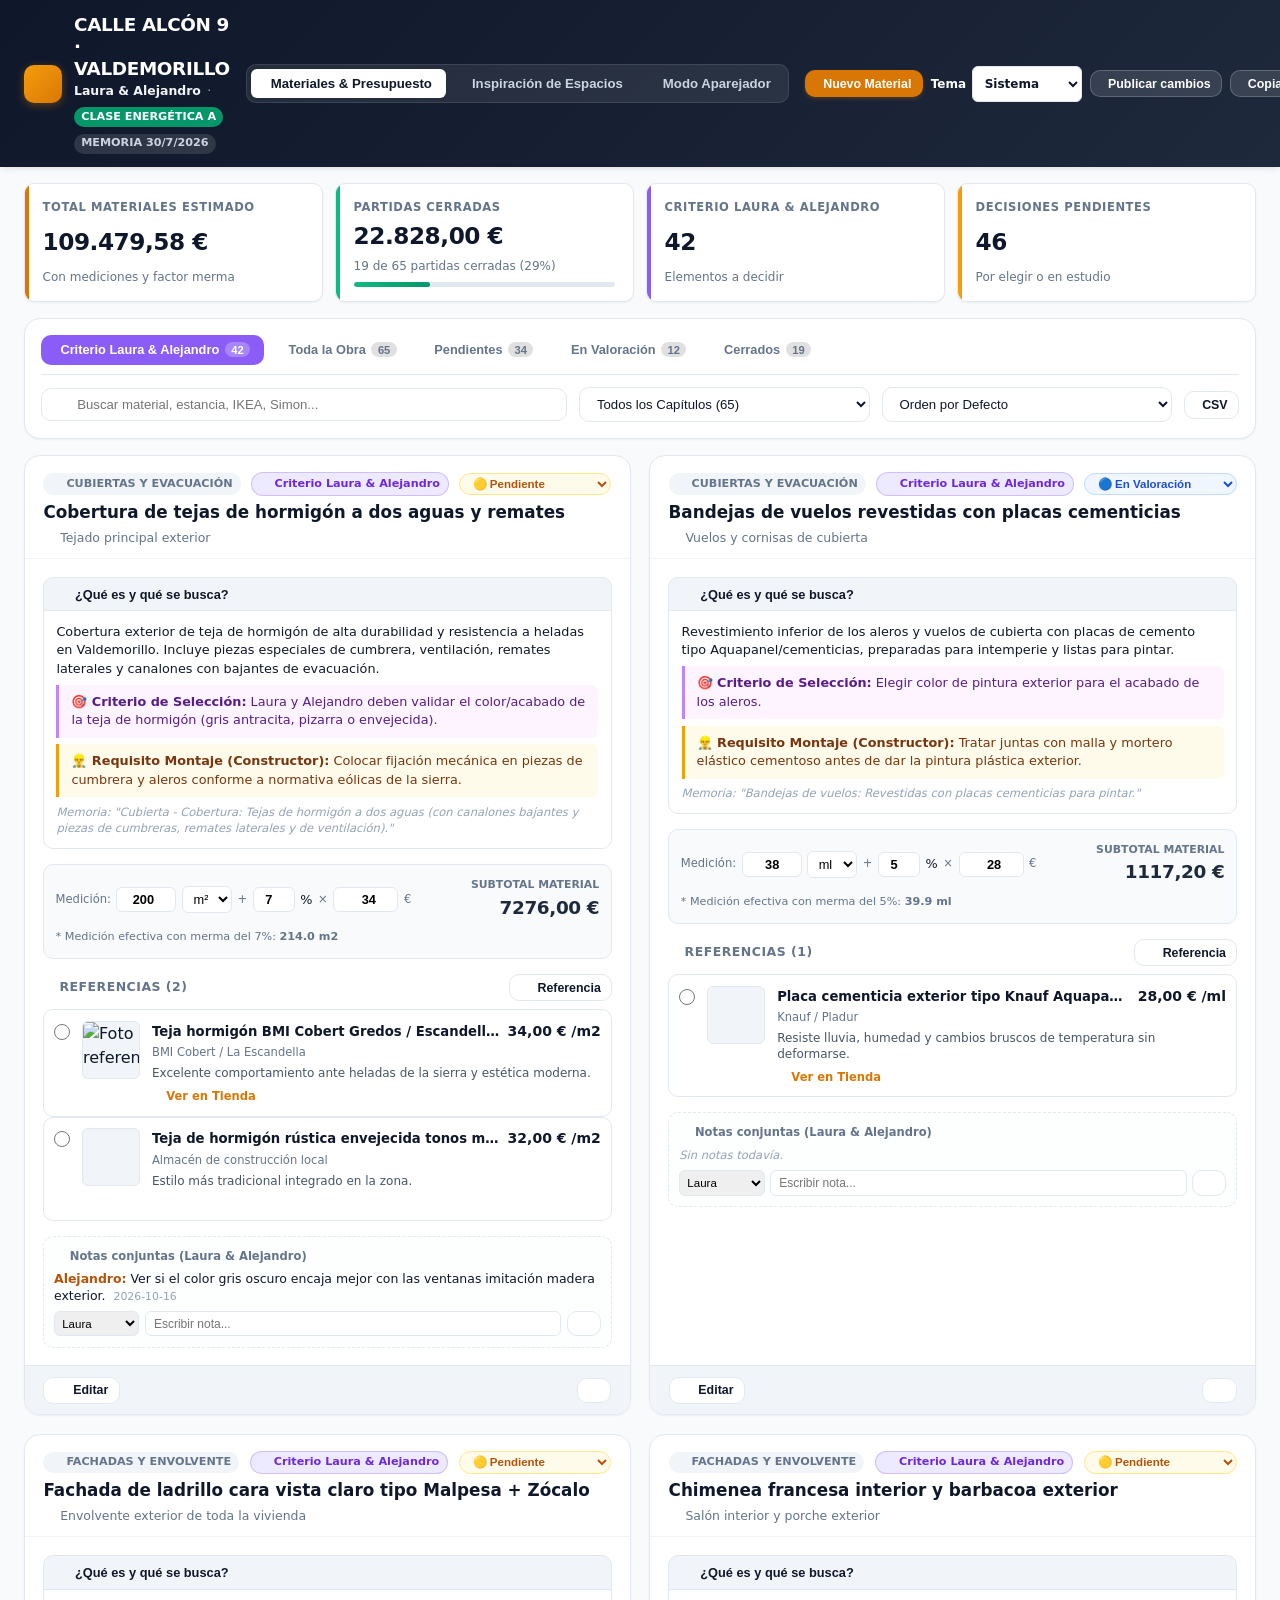
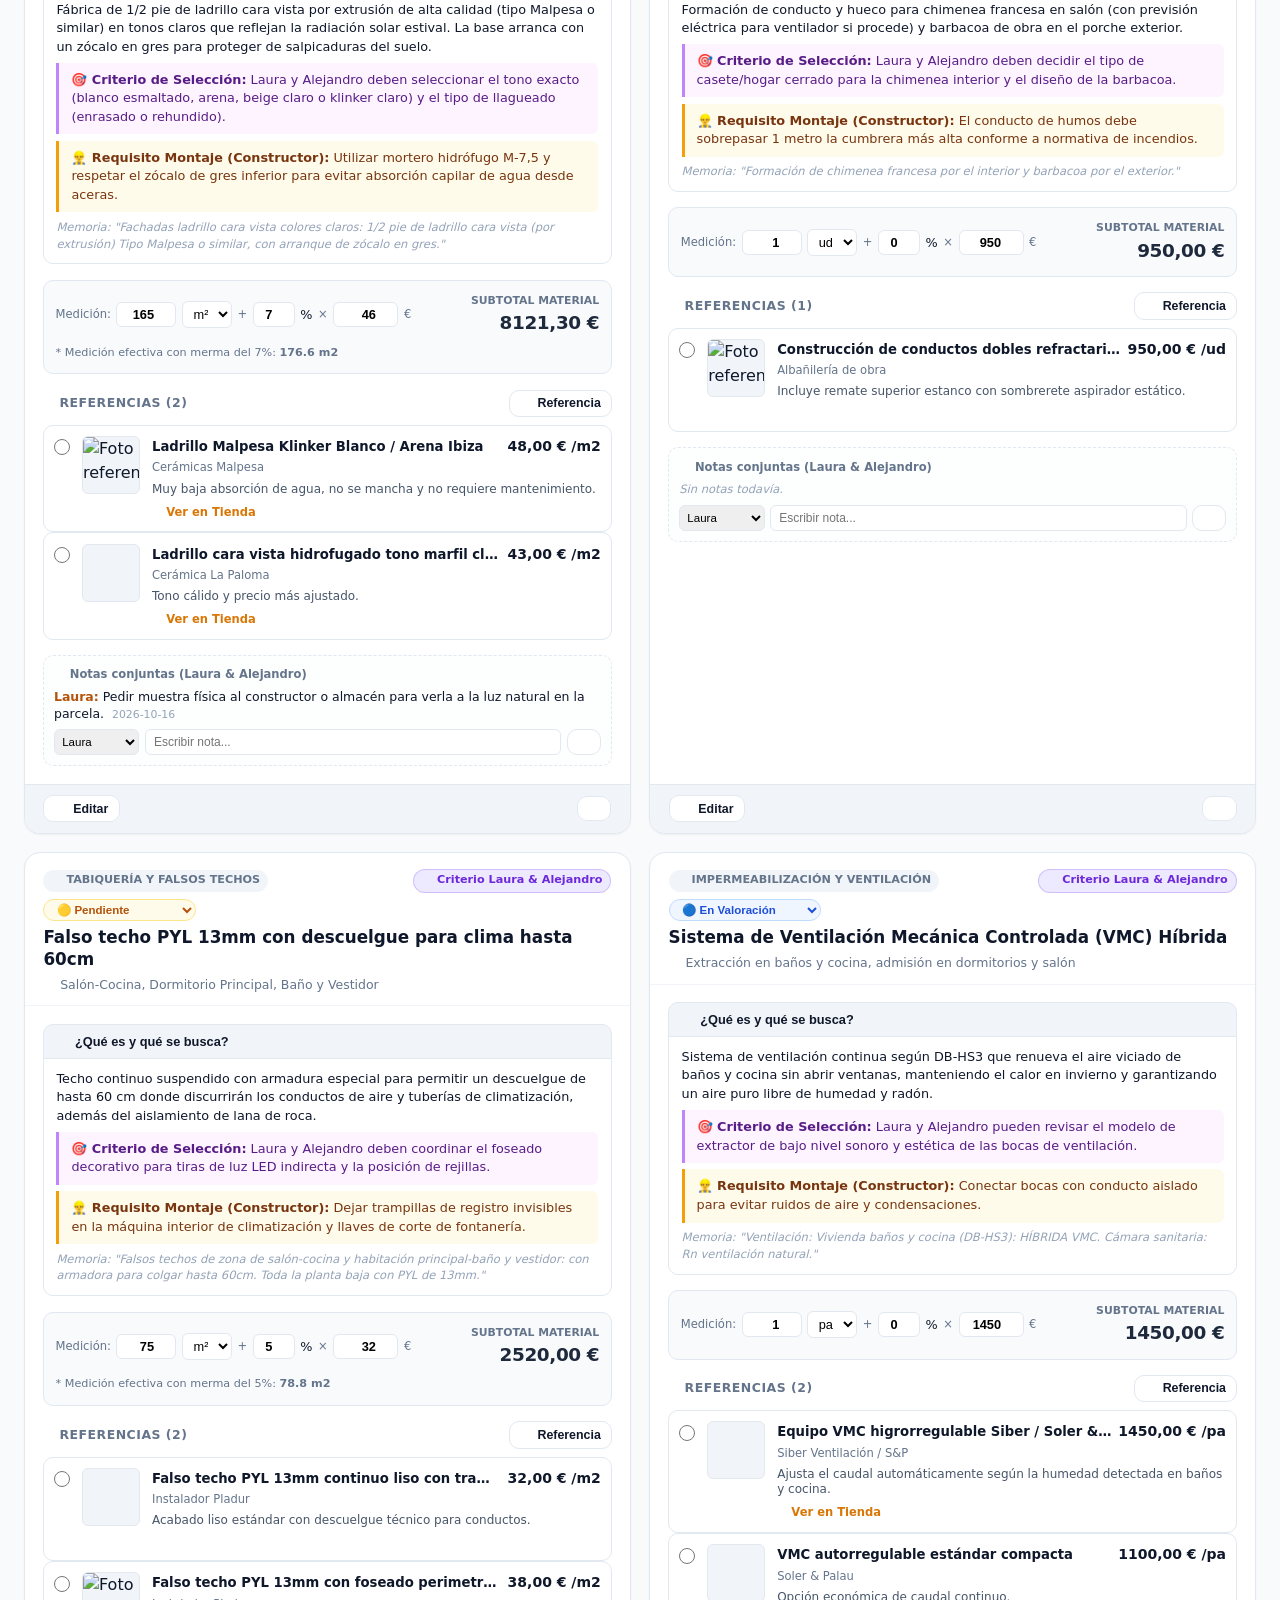
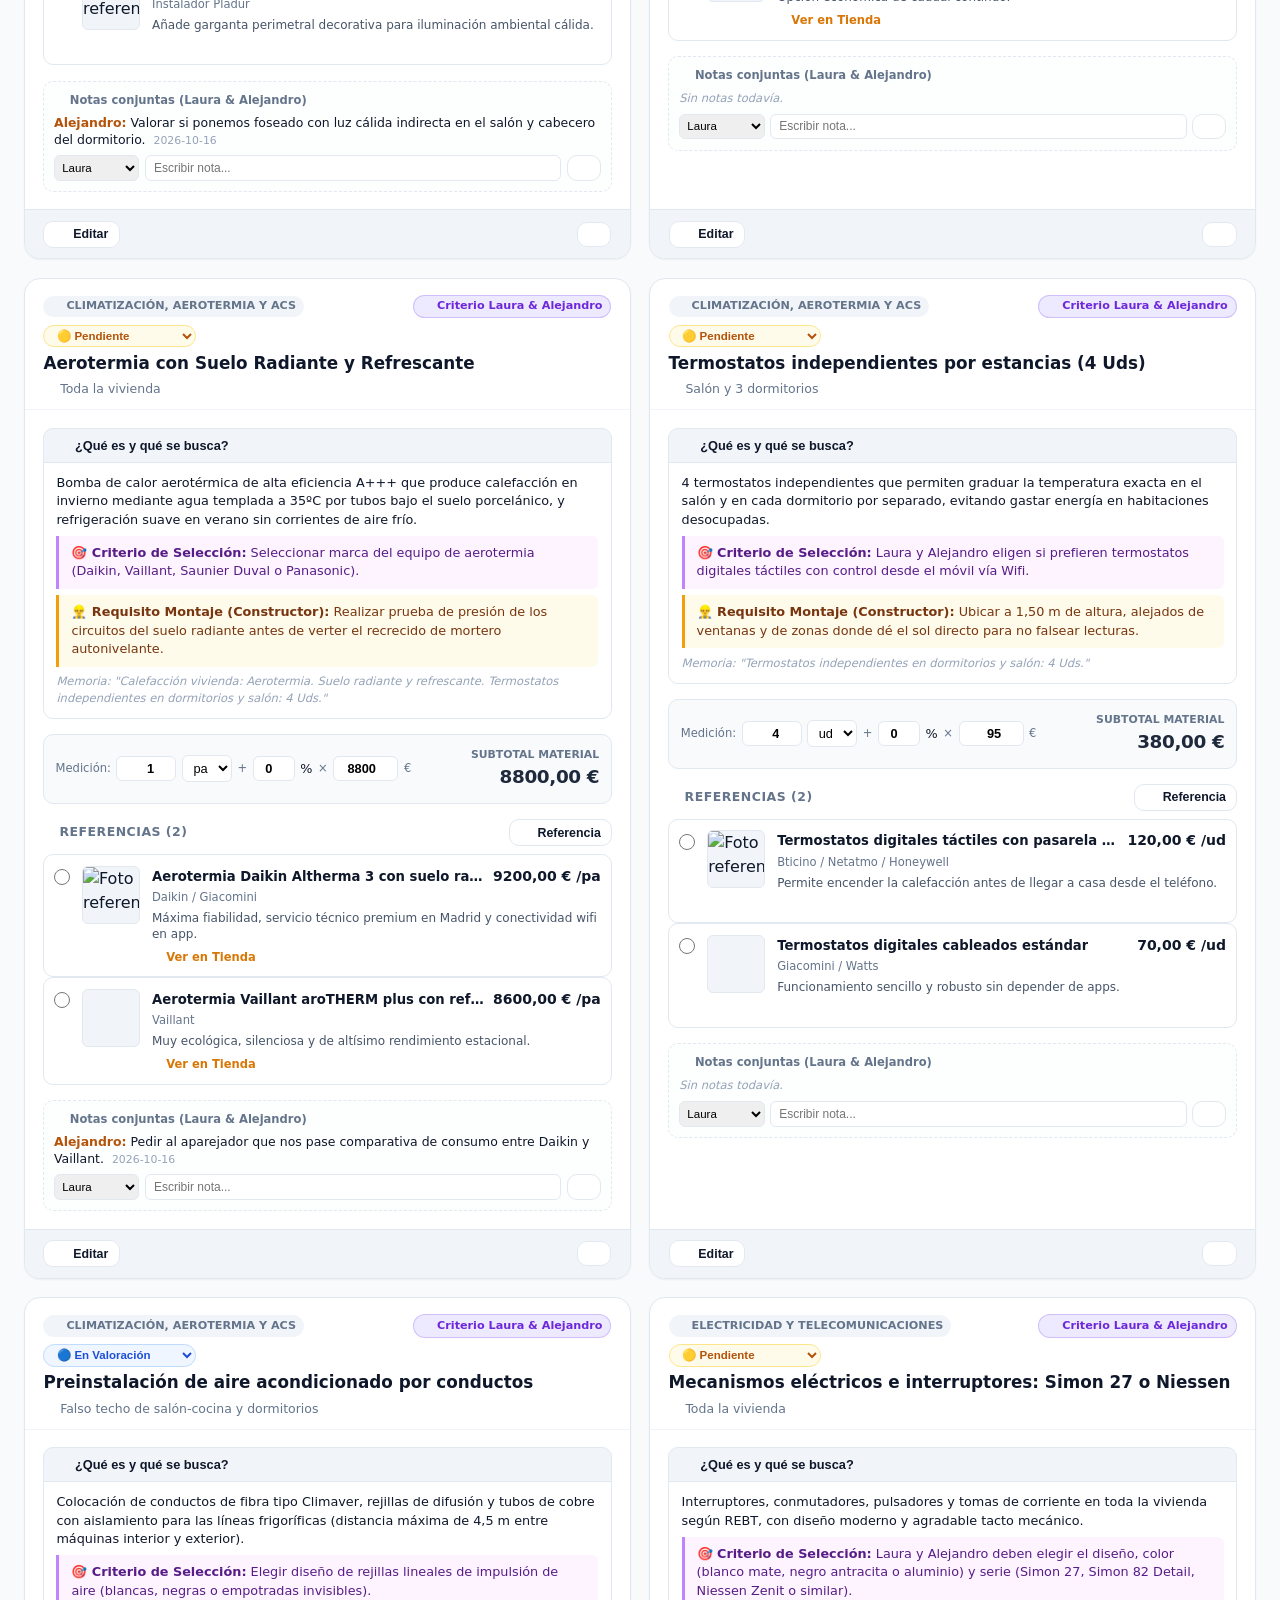
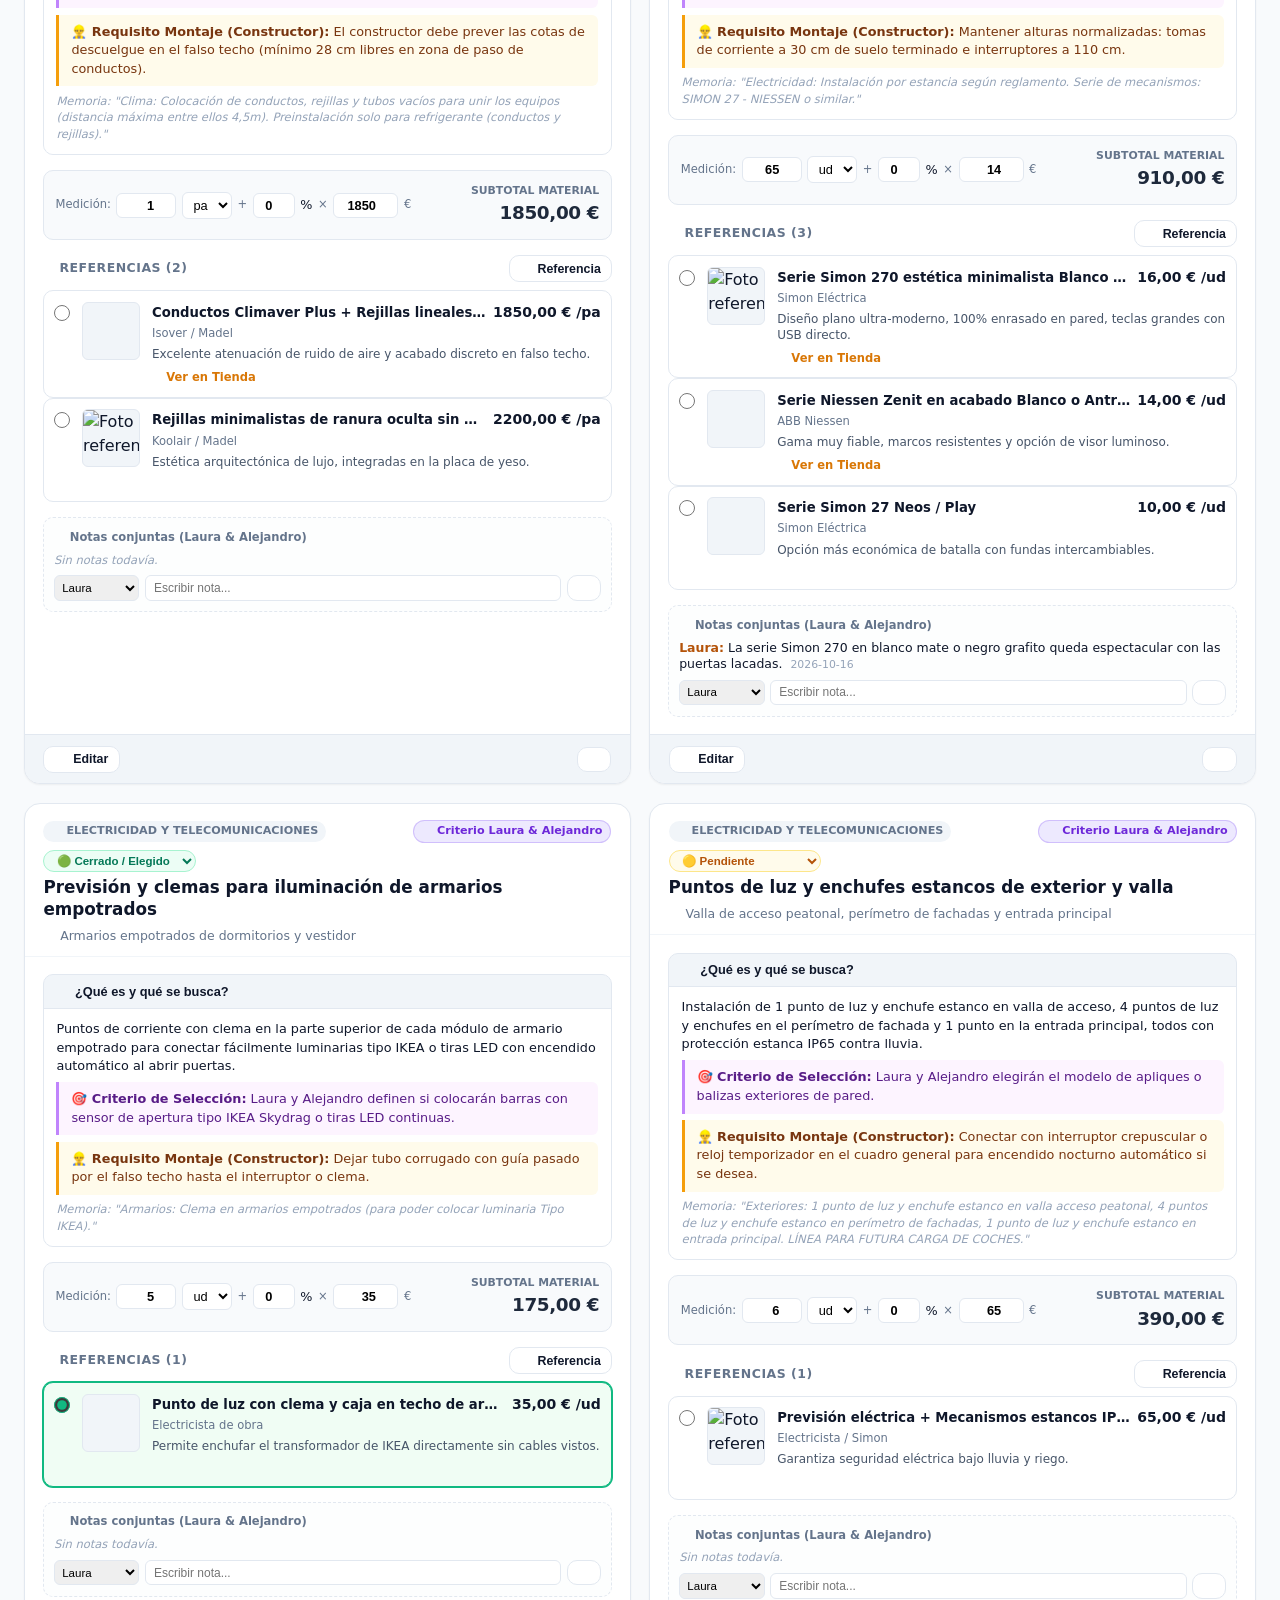
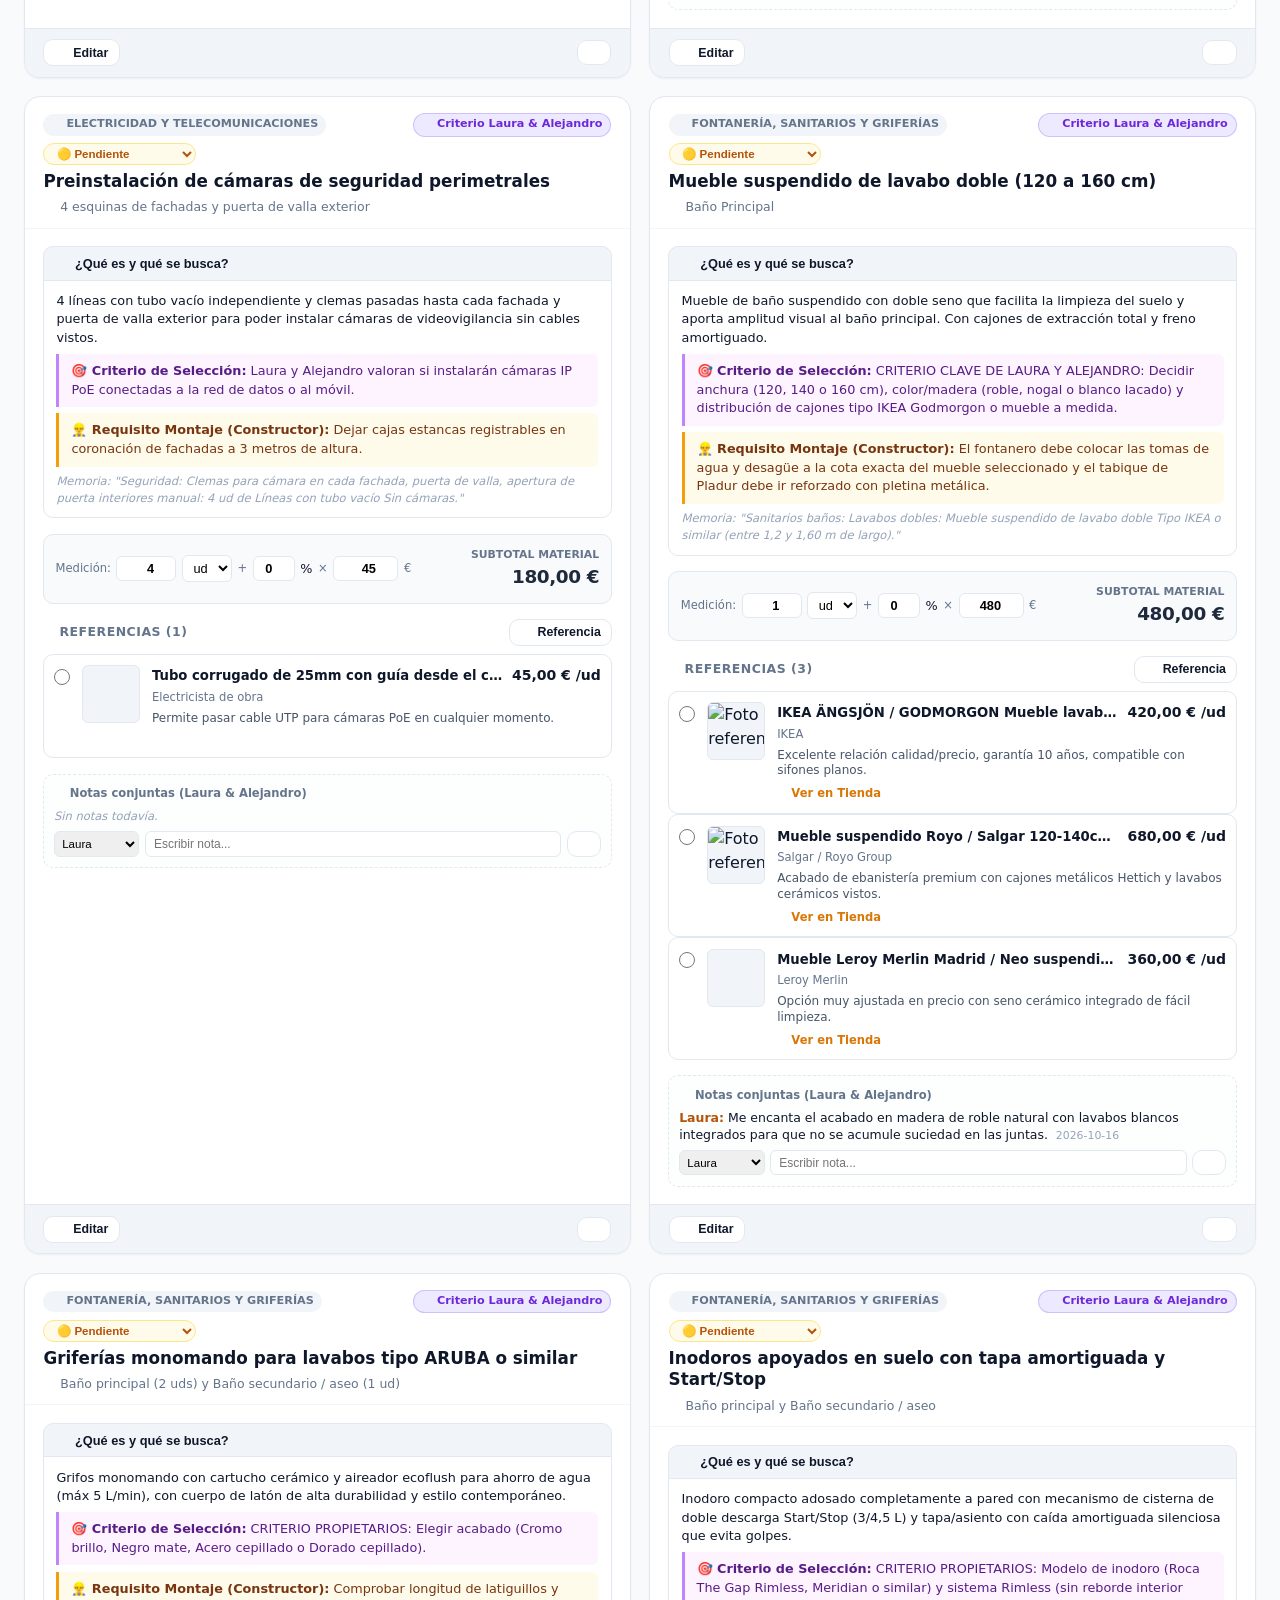
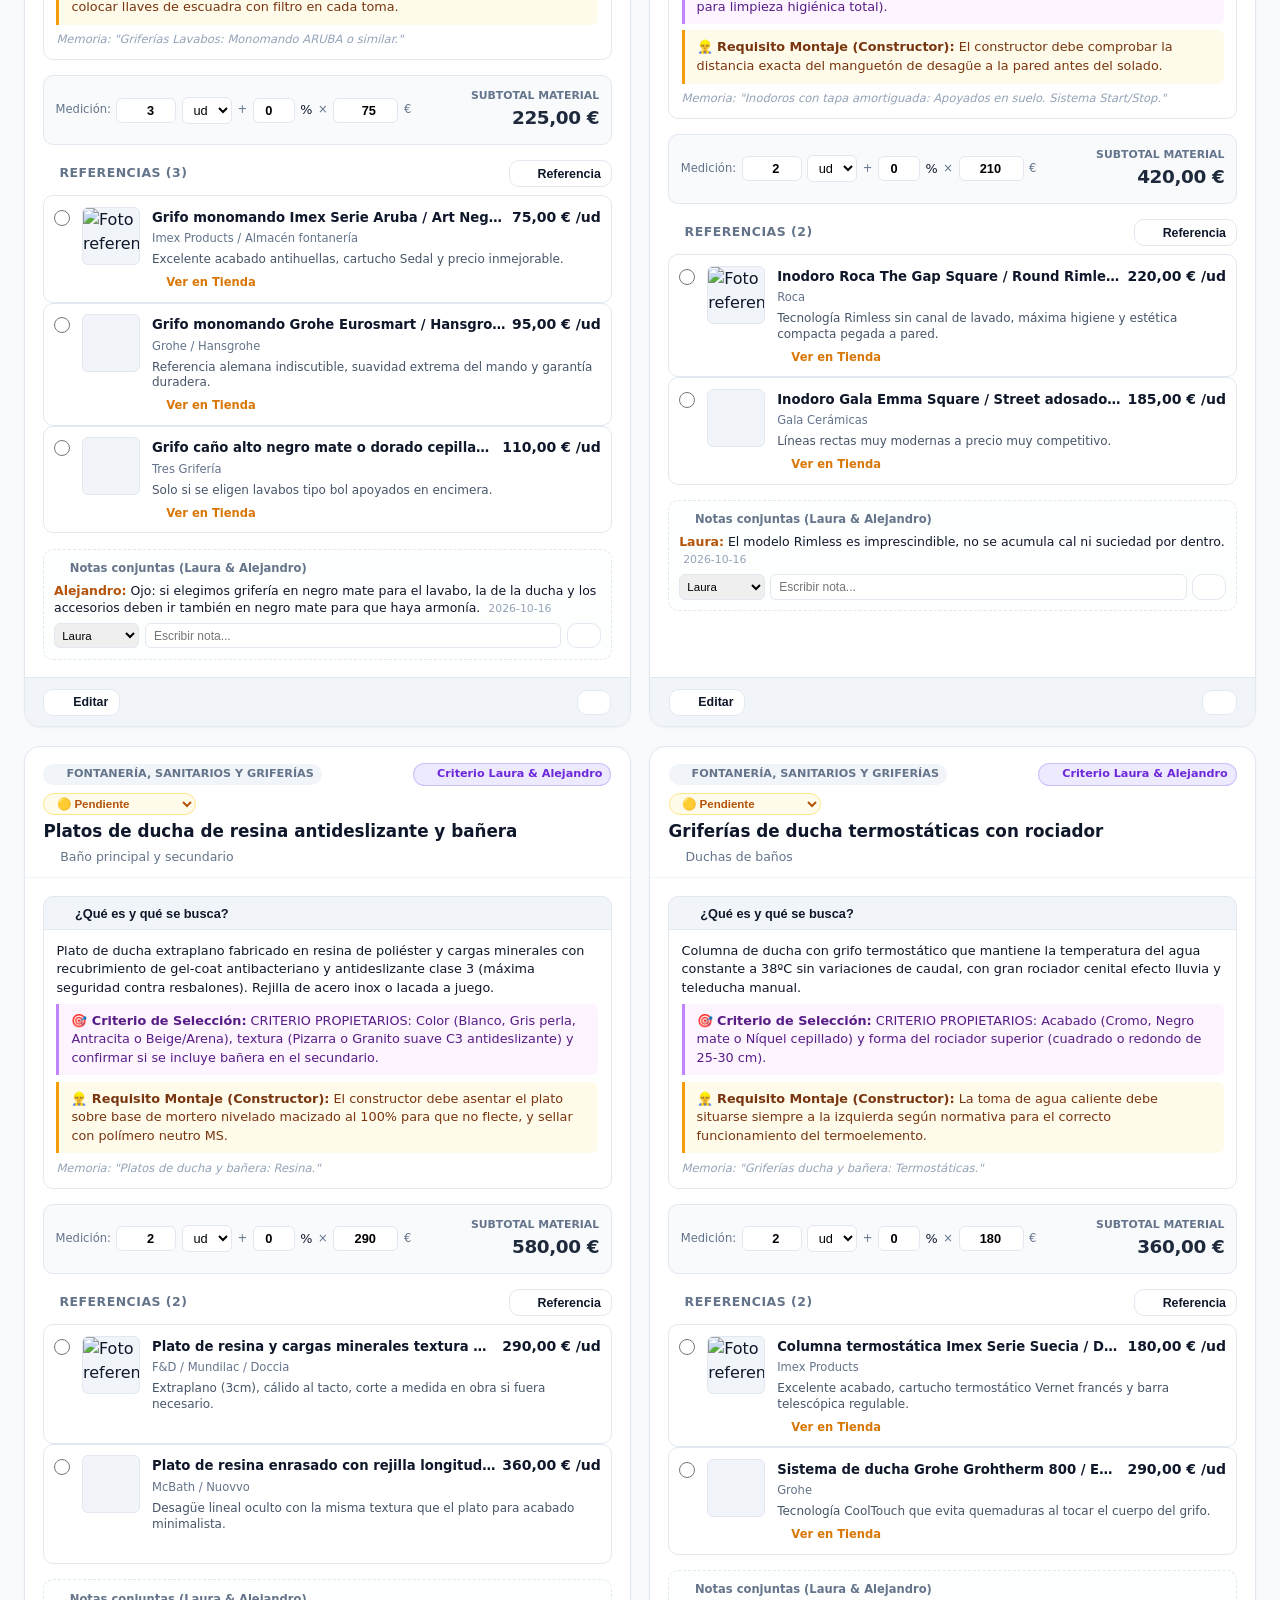
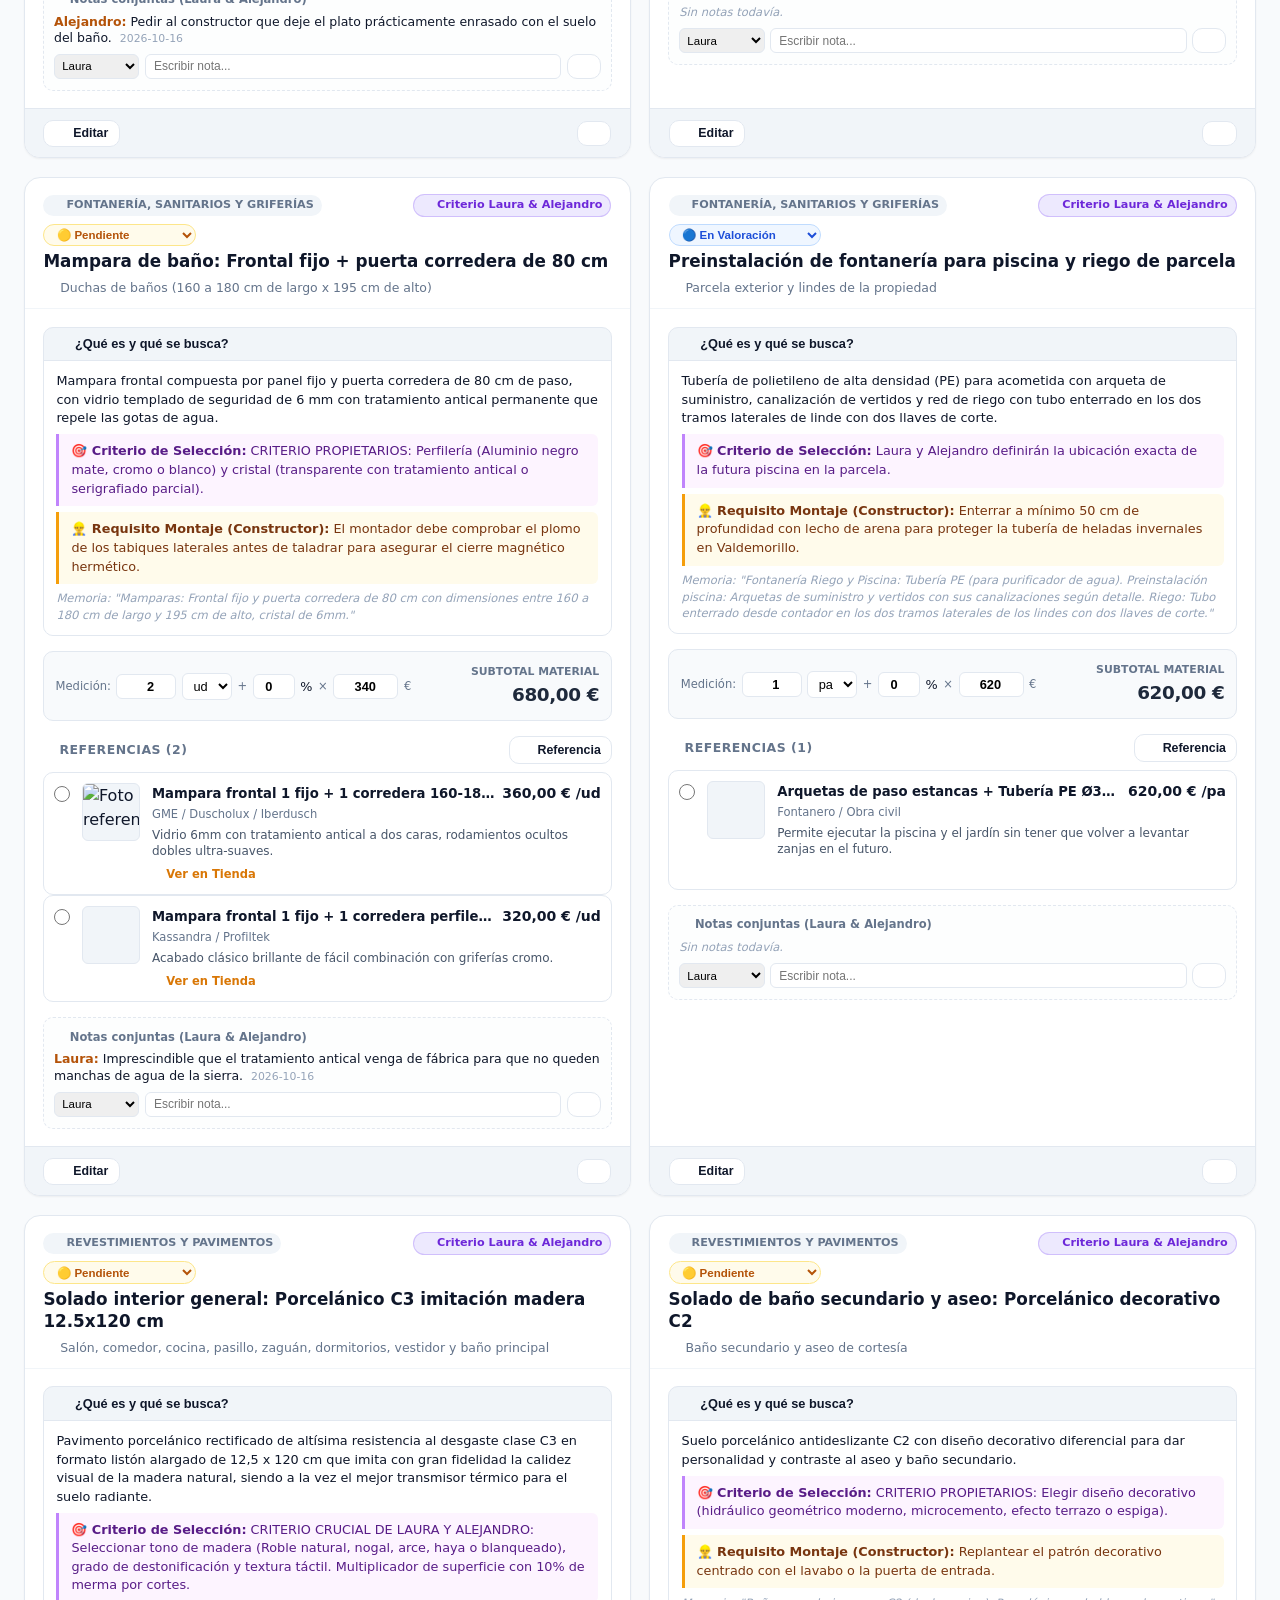
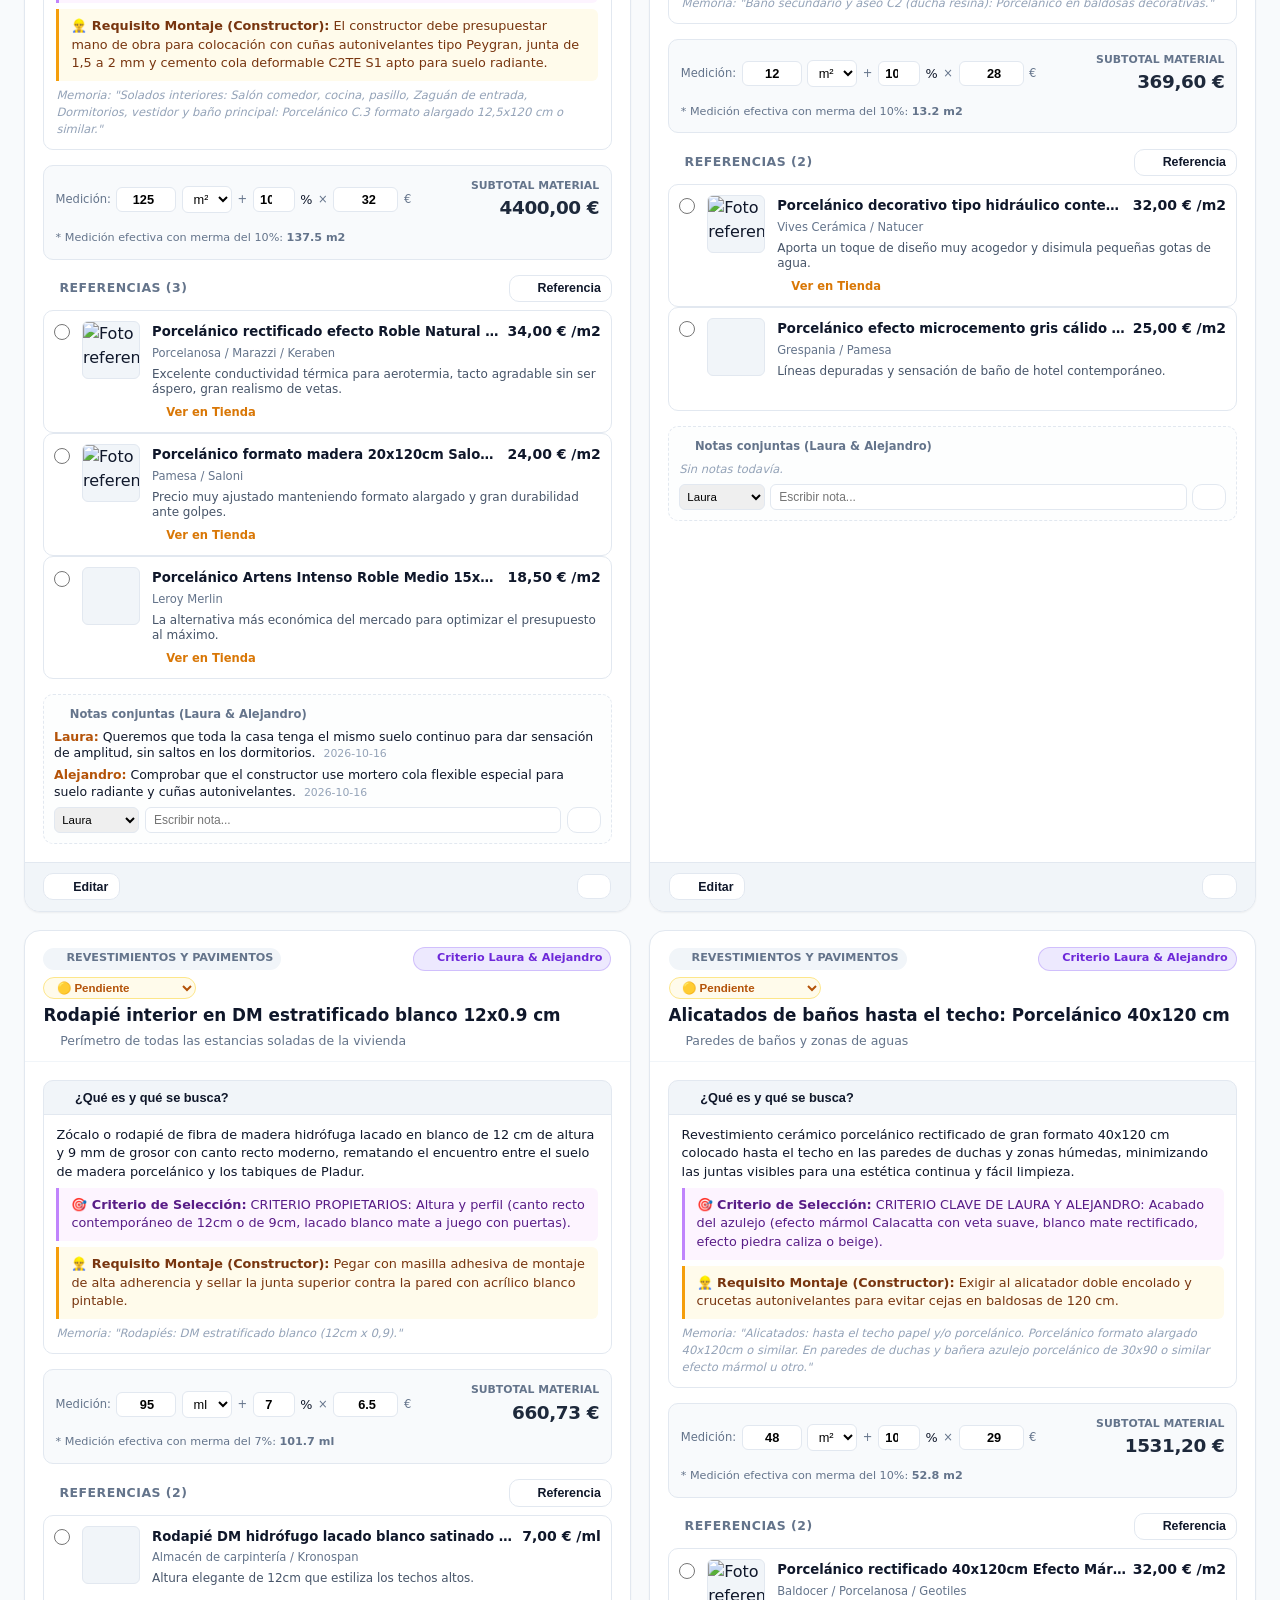
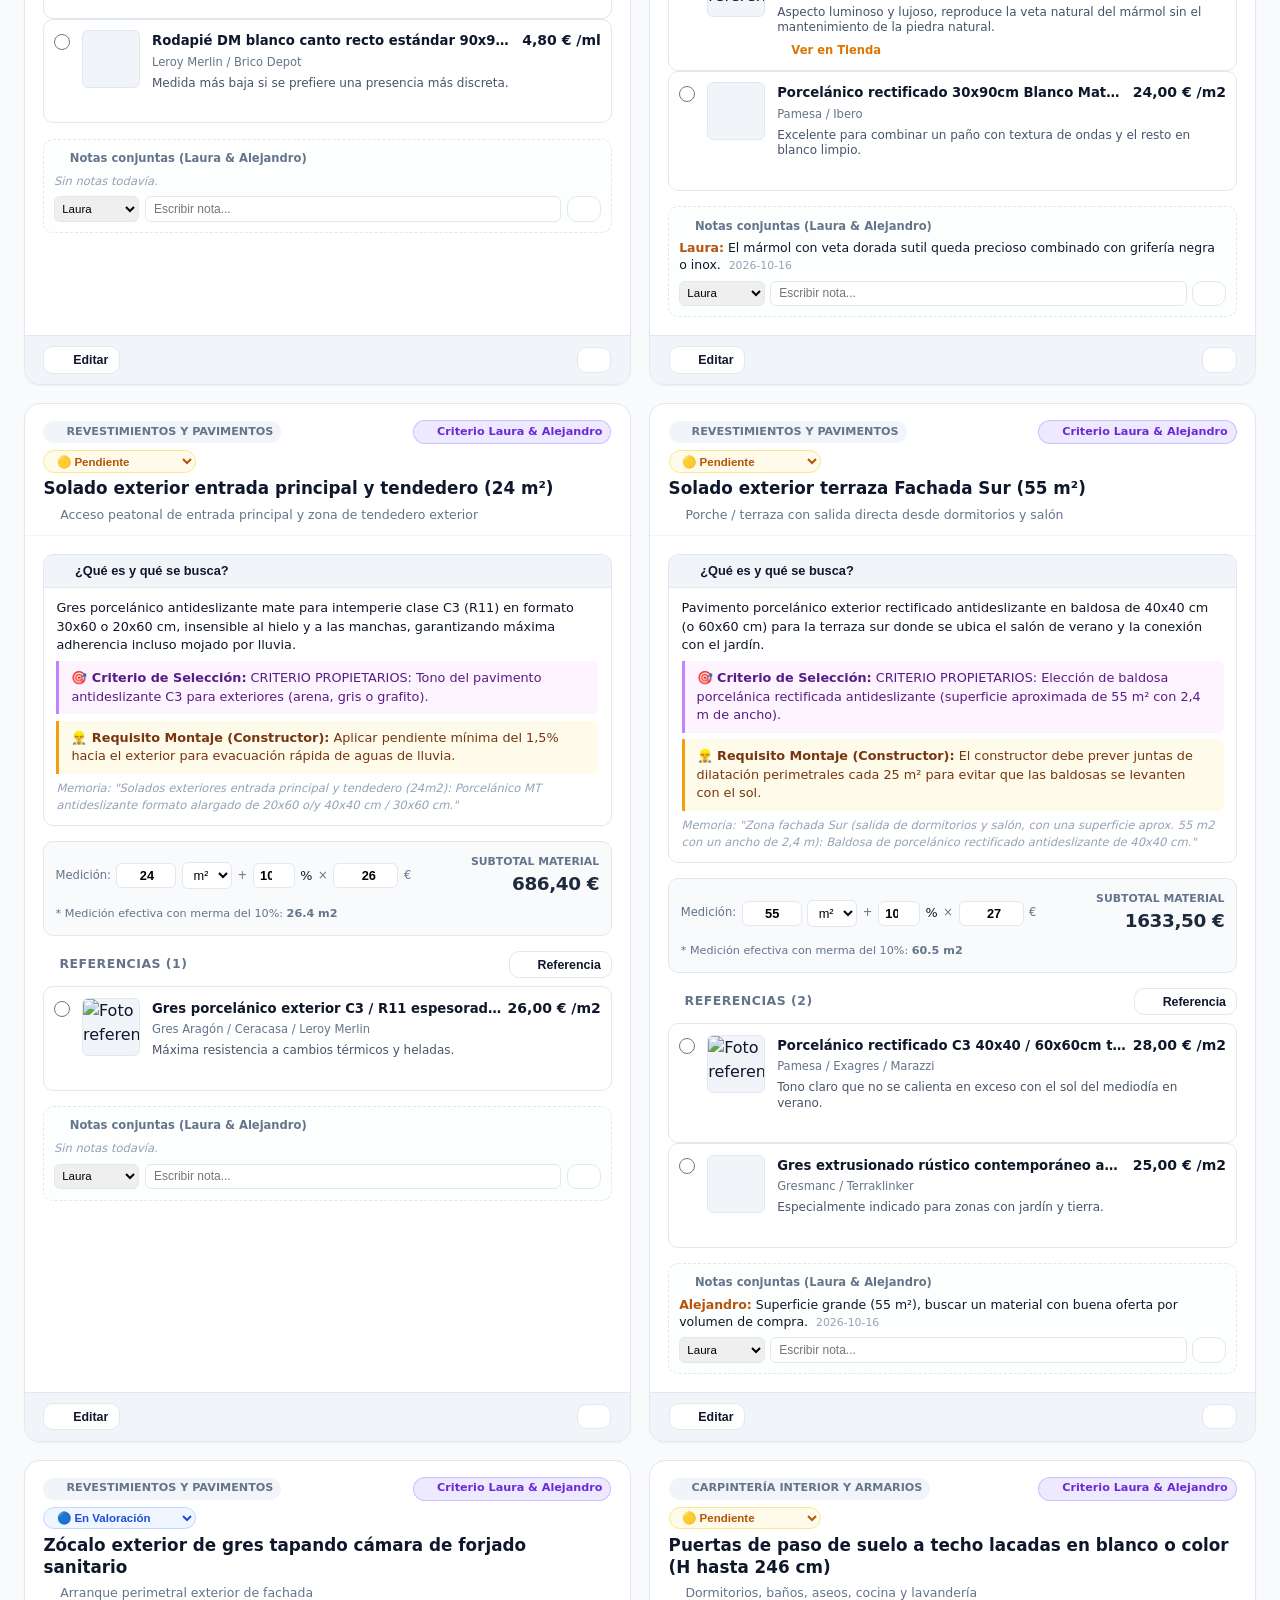
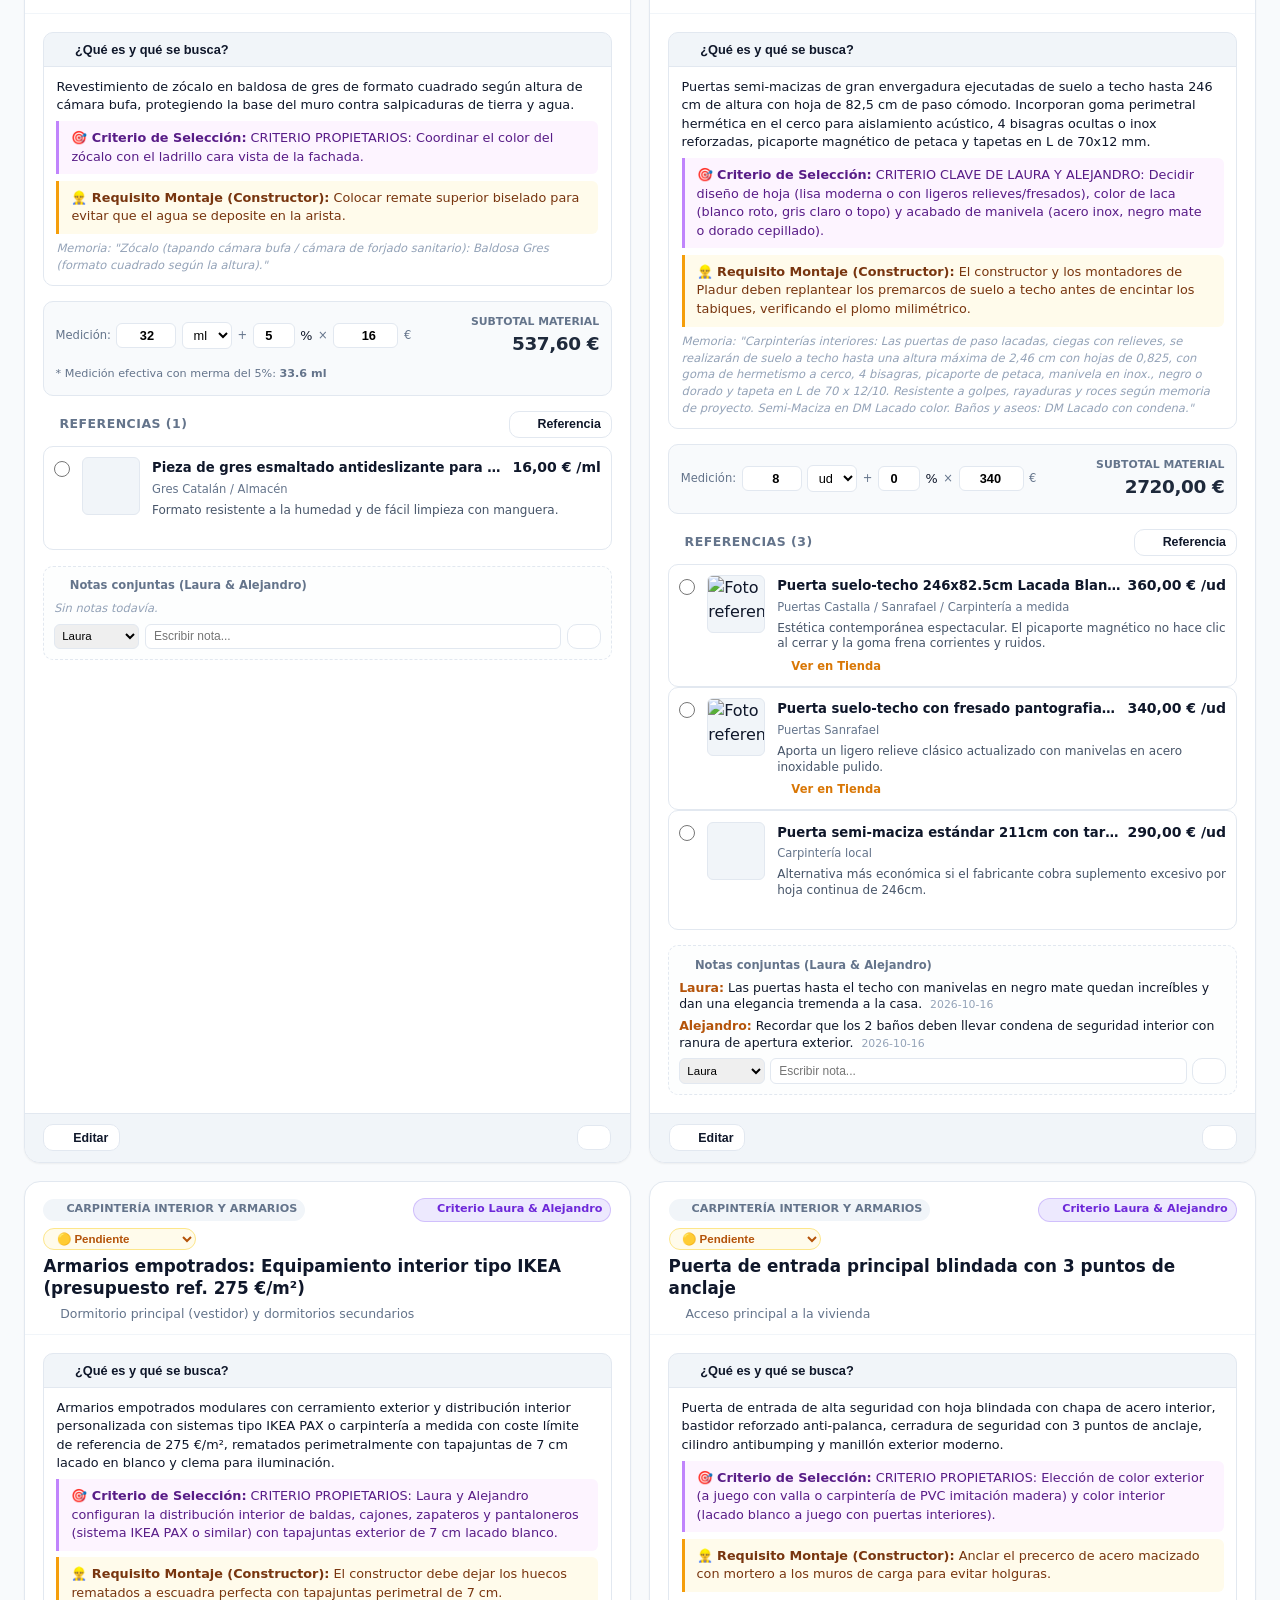
==== commit b9eb7448: "Merge pull request #1 from valdemorillohalcon/fix/theme-save-bug fix: persist theme preference safel" ====
--- a/index.html
+++ b/index.html
@@ -2,8 +2,8 @@
 <html lang="es">
 <head>
   <meta charset="UTF-8">
-  <meta name="viewport" content="width=device-width, initial-scale=1.0">
-  <title>Alcón 9 · Vuestra casa, a vuestro gusto</title>
+  <meta name="viewport" content="width=device-width, initial-scale=1.0, maximum-scale=1.0, user-scalable=no">
+  <title>Control de Materiales & Inspiración · Calle Alcón 9, Valdemorillo</title>
   <meta name="description" content="Portal de selección de calidades, comparativa de materiales, inspiración de espacios y presupuesto para Laura y Alejandro en Valdemorillo.">
   <script src="theme.js"></script>
   <link rel="stylesheet" href="styles.css">
@@ -22,10 +22,12 @@
           <i data-lucide="home"></i>
         </div>
         <div class="header-titles">
-          <h1>Alcón 9</h1>
+          <h1>CALLE ALCÓN 9 · VALDEMORILLO</h1>
           <p>
-            <span class="owners-tag">Vuestra casa, a vuestro gusto</span>
-            <span class="header-tag tag-energy-a">Valdemorillo</span>
+            <span class="owners-tag">Laura & Alejandro</span>
+            <span class="desktop-only">·</span>
+            <span class="header-tag tag-energy-a">Clase Energética A</span>
+            <span class="header-tag desktop-only">Memoria 30/7/2026</span>
           </p>
         </div>
       </div>
@@ -33,40 +35,52 @@
       <!-- Barra de navegación principal en desktop -->
       <nav class="main-nav desktop-only">
         <button class="nav-btn active" id="nav-btn-materials" onclick="switchMainView('materials')">
-          <i data-lucide="panels-top-left"></i> Calidades
+          <i data-lucide="layers"></i> Materiales & Presupuesto
         </button>
         <button class="nav-btn nav-btn-highlight" id="nav-btn-spaces" onclick="switchMainView('spaces')">
-          <i data-lucide="images"></i> Inspiración
+          <i data-lucide="sparkles"></i> Inspiración de Espacios
         </button>
         <button class="nav-btn" id="nav-btn-dossier" onclick="switchMainView('dossier')">
-          <i data-lucide="clipboard-list"></i> Para la obra
+          <i data-lucide="file-text"></i> Modo Aparejador
         </button>
       </nav>
 
       <div class="header-actions desktop-only">
+        <button class="btn btn-primary btn-sm" id="btn-top-add" onclick="handleTopAddAction()">
+          <i data-lucide="plus-circle"></i> <span id="top-add-label">Nuevo Material</span>
+        </button>
         <label class="theme-control">
-          <i data-lucide="sun-moon" aria-hidden="true"></i>
+          <span>Tema</span>
           <select class="theme-select" data-theme-select aria-label="Tema de la aplicación">
             <option value="system">Sistema</option>
             <option value="light">Claro</option>
             <option value="dark">Oscuro</option>
           </select>
         </label>
-        <button class="btn btn-save" data-save-button>
-          <i data-lucide="check"></i> Guardar
-        </button>
-      </div>
-
-      <!-- Controles esenciales para móvil -->
+        <button class="btn btn-secondary btn-sm" id="btn-open-github" title="Preparar publicación">
+          <i data-lucide="git-pull-request"></i> Publicar cambios
+        </button>
+        <button class="btn btn-secondary btn-sm" id="btn-open-backup" title="Respaldar datos">
+          <i data-lucide="save"></i> Copia JSON
+        </button>
+      </div>
+
+      <!-- Botón menú móvil rápido -->
       <div class="mobile-header-quick mobile-only">
+        <button class="btn btn-primary btn-sm" id="btn-mobile-top-add" onclick="handleTopAddAction()">
+          <i data-lucide="plus"></i> <span id="mobile-top-add-label">Añadir</span>
+        </button>
         <label class="theme-control">
-          <i data-lucide="sun-moon" aria-hidden="true"></i>
+          <span>Tema</span>
           <select class="theme-select" data-theme-select aria-label="Tema de la aplicación">
             <option value="system">Sistema</option>
             <option value="light">Claro</option>
             <option value="dark">Oscuro</option>
           </select>
         </label>
+        <button class="btn btn-secondary btn-sm" onclick="openGitHubModal()" aria-label="Preparar publicación">
+          <i data-lucide="git-pull-request"></i>
+        </button>
       </div>
     </div>
     <p id="theme-storage-status" class="theme-storage-status" role="status" aria-live="polite"></p>
@@ -77,22 +91,6 @@
        SECCIÓN 1: VISTA DE MATERIALES Y CALIDADES
        ========================================================================= -->
   <div id="view-materials-container">
-    <section class="welcome-hero" aria-labelledby="welcome-title">
-      <div class="welcome-copy">
-        <span class="eyebrow"><i data-lucide="sparkles"></i> DISEÑADA PARA VOSOTROS</span>
-        <h2 id="welcome-title">Hagamos hogar,<br><span>decisión a decisión.</span></h2>
-        <p>Elegid los materiales, comparad opciones y llevad cada detalle de la obra bajo control.</p>
-        <button class="btn btn-hero" onclick="openAddMaterialModal()">
-          <i data-lucide="plus"></i> Añadir una partida
-        </button>
-      </div>
-      <div class="welcome-art" aria-hidden="true">
-        <div class="art-sun"></div>
-        <div class="art-window"><span></span><span></span><span></span><span></span></div>
-        <div class="art-plant"><i data-lucide="sprout"></i></div>
-      </div>
-    </section>
-
     <!-- DASHBOARD DE KPIs Y CONTROL PRESUPUESTARIO -->
     <section class="kpi-section" id="kpi-section">
       <div class="kpi-mobile-toggle mobile-only" onclick="toggleKPIsMobile()">
@@ -106,8 +104,8 @@
       <div class="kpi-grid" id="kpi-grid-container">
         <div class="kpi-card kpi-total">
           <div class="kpi-title">
-            <span>Presupuesto estimado</span>
-            <i data-lucide="wallet"></i>
+            <span>Total Materiales Estimado</span>
+            <i data-lucide="euro"></i>
           </div>
           <div class="kpi-value" id="kpi-total-val">0 €</div>
           <div class="kpi-subtext" id="kpi-total-sub">Con mediciones y factor merma</div>
@@ -115,8 +113,8 @@
 
         <div class="kpi-card kpi-closed">
           <div class="kpi-title">
-            <span>Presupuesto elegido</span>
-            <i data-lucide="badge-check"></i>
+            <span>Partidas Cerradas</span>
+            <i data-lucide="check-circle-2"></i>
           </div>
           <div class="kpi-value" id="kpi-closed-val">0 €</div>
           <div class="kpi-subtext" id="kpi-closed-sub">0 de 0 partidas cerradas</div>
@@ -127,8 +125,8 @@
 
         <div class="kpi-card kpi-criteria">
           <div class="kpi-title">
-            <span>Decisiones vuestras</span>
-            <i data-lucide="heart"></i>
+            <span>Criterio Laura & Alejandro</span>
+            <i data-lucide="sparkles"></i>
           </div>
           <div class="kpi-value" id="kpi-criteria-val">0</div>
           <div class="kpi-subtext" id="kpi-criteria-sub">Elementos a decidir</div>
@@ -136,8 +134,8 @@
 
         <div class="kpi-card kpi-pending">
           <div class="kpi-title">
-            <span>Por decidir</span>
-            <i data-lucide="list-todo"></i>
+            <span>Decisiones Pendientes</span>
+            <i data-lucide="clock"></i>
           </div>
           <div class="kpi-value" id="kpi-pending-val">0</div>
           <div class="kpi-subtext" id="kpi-pending-sub">Por elegir o en estudio</div>
@@ -152,23 +150,23 @@
         <div class="filter-tabs-scroll">
           <div class="filter-tabs">
             <button class="filter-tab tab-criteria active" data-filter="criteria">
-              <i data-lucide="heart"></i> Decisiones vuestras
+              <i data-lucide="sparkles"></i> Criterio Laura & Alejandro
               <span class="badge-count" id="count-criteria">0</span>
             </button>
             <button class="filter-tab" data-filter="all">
-              <i data-lucide="layout-grid"></i> Todo
+              <i data-lucide="layers"></i> Toda la Obra
               <span class="badge-count" id="count-all">0</span>
             </button>
             <button class="filter-tab" data-filter="pending">
-              <i data-lucide="circle-dashed"></i> Por elegir
+              <i data-lucide="alert-circle"></i> Pendientes
               <span class="badge-count" id="count-pending">0</span>
             </button>
             <button class="filter-tab" data-filter="reviewing">
-              <i data-lucide="hourglass"></i> En valoración
+              <i data-lucide="search"></i> En Valoración
               <span class="badge-count" id="count-reviewing">0</span>
             </button>
             <button class="filter-tab" data-filter="selected">
-              <i data-lucide="badge-check"></i> Elegidos
+              <i data-lucide="check-check"></i> Cerrados
               <span class="badge-count" id="count-selected">0</span>
             </button>
           </div>
@@ -180,8 +178,8 @@
             <input type="text" id="search-input" class="search-input" placeholder="Buscar material, estancia, IKEA, Simon...">
           </div>
 
-          <select id="select-chapter" class="select-chapter" aria-label="Filtrar por capítulo">
-            <option value="todos">Todos los capítulos</option>
+          <select id="select-chapter" class="select-chapter">
+            <option value="todos">Todos los Capítulos</option>
             <!-- Rellenado dinámicamente -->
           </select>
 
@@ -334,19 +332,19 @@
        ========================================================================= -->
   <nav class="mobile-bottom-nav mobile-only">
     <button class="mobile-tab-btn active" id="mobile-tab-materials" onclick="switchMainView('materials')">
-      <i data-lucide="panels-top-left"></i>
+      <i data-lucide="layers"></i>
       <span>Calidades</span>
     </button>
     <button class="mobile-tab-btn" id="mobile-tab-spaces" onclick="switchMainView('spaces')">
-      <i data-lucide="images"></i>
+      <i data-lucide="sparkles"></i>
       <span>Inspiración</span>
     </button>
     <button class="mobile-tab-btn" id="mobile-tab-dossier" onclick="switchMainView('dossier')">
-      <i data-lucide="clipboard-list"></i>
-      <span>Obra</span>
+      <i data-lucide="file-text"></i>
+      <span>Aparejador</span>
     </button>
-    <button class="mobile-tab-btn mobile-save-tab" data-save-button aria-label="Guardar cambios">
-      <i data-lucide="check"></i>
+    <button class="mobile-tab-btn" id="mobile-tab-save" onclick="openGitHubModal()">
+      <i data-lucide="cloud"></i>
       <span>Guardar</span>
     </button>
   </nav>
@@ -608,6 +606,65 @@
   </div>
 
   <!-- =========================================================================
+       MODAL: PREPARAR CAMBIOS PARA PUBLICAR MEDIANTE GIT
+       ========================================================================= -->
+  <div class="modal-overlay" id="modal-github">
+    <div class="modal-box">
+      <div class="modal-header">
+        <h3>Preparar cambios para GitHub</h3>
+        <button class="modal-close" onclick="closeGitHubModal()">&times;</button>
+      </div>
+      <div class="modal-body">
+        <div style="display: flex; align-items: center; gap: 0.75rem;">
+          <div style="width: 44px; height: 44px; border-radius: 50%; background: #24292f; display: flex; align-items: center; justify-content: center; color: white; font-size: 1.3rem;">
+            <i data-lucide="github"></i>
+          </div>
+          <div>
+            <h4 style="font-size: 1.05rem; font-weight: 700;">Repositorio en Producción</h4>
+            <p style="font-size: 0.8rem; color: var(--text-muted);">valdemorillohalcon / valdemorillo-calidades</p>
+          </div>
+        </div>
+
+        <div style="background: var(--bg-card-alt); border: 1px solid var(--border-color); border-radius: var(--radius-md); padding: 0.85rem; margin-top: 0.5rem;">
+          <label style="font-size: 0.72rem; text-transform: uppercase; font-weight: 700; color: var(--text-muted);">URL Pública de vuestra aplicación:</label>
+          <div style="display: flex; gap: 0.4rem; margin-top: 0.3rem;">
+            <input type="text" id="github-public-url" class="form-control" readonly value="https://valdemorillohalcon.github.io/valdemorillo-calidades/" style="font-weight: 600; color: #2563eb; font-size: 0.825rem;">
+            <button class="btn btn-primary btn-sm" onclick="navigator.clipboard.writeText(document.getElementById('github-public-url').value); alert('¡URL copiada al portapapeles!');">
+              Copiar
+            </button>
+          </div>
+        </div>
+
+        <div class="publication-card">
+          <h5>
+            <i data-lucide="git-pull-request" style="width: 16px; height: 16px;"></i>
+            Publicar los cambios con Git
+          </h5>
+          <p>
+            La aplicación no escribe directamente en la rama principal ni guarda credenciales de GitHub. Descarga los datos y crea una rama con un pull request para revisarlos antes de publicar.
+          </p>
+          <button class="btn btn-primary" id="btn-download-data-js" style="width: 100%; margin-top: 0.6rem; justify-content: center;">
+            <i data-lucide="download"></i> Descargar data.js
+          </button>
+          <ol class="publication-steps">
+            <li>En el clon local del proyecto, crea una rama: <code>git switch -c data/actualizar-calidades</code>.</li>
+            <li>Reemplaza el archivo <code>data.js</code> descargado en la carpeta del proyecto.</li>
+            <li>Guarda y publica la rama:</li>
+          </ol>
+          <pre class="publication-command"><code>git add data.js
+git commit -m "Actualiza calidades e inspiración"
+git push -u origin data/actualizar-calidades</code></pre>
+          <p class="publication-note">Después, abre un pull request a <code>main</code> en GitHub. La web se actualizará cuando se integre.</p>
+          <p id="publication-status" role="status" aria-live="polite"></p>
+        </div>
+      </div>
+      <div class="modal-footer">
+        <button class="btn btn-outline" onclick="closeGitHubModal()">Cerrar</button>
+      </div>
+    </div>
+  </div>
+
+  <!-- =========================================================================
        LIGHTBOX PARA VER FOTOS AMPLIADAS
        ========================================================================= -->
   <div class="lightbox-modal" id="lightbox">
@@ -615,7 +672,6 @@
       <img src="" alt="Foto ampliada" class="lightbox-img" id="lightbox-img">
       <button class="lightbox-close-btn" onclick="document.getElementById('lightbox').classList.remove('open')">&times;</button>
     </div>
-    <div class="app-toast" id="save-toast" role="status" aria-live="polite"></div>
   </div>
 
   <!-- SCRIPTS -->
--- a/styles.css
+++ b/styles.css
@@ -250,6 +250,62 @@
   display: none;
 }
 
+.publication-card {
+  margin-top: 0.75rem;
+  padding: 1rem;
+  border: 1px solid var(--border-color);
+  border-radius: var(--radius-md);
+  background: var(--bg-card-alt);
+  color: var(--text-main);
+}
+
+.publication-card h5 {
+  display: flex;
+  align-items: center;
+  gap: 0.4rem;
+  font-size: 0.9rem;
+  font-weight: 700;
+}
+
+.publication-card > p {
+  margin-top: 0.3rem;
+  color: var(--text-muted);
+  font-size: 0.8rem;
+  line-height: 1.45;
+}
+
+.publication-steps {
+  display: grid;
+  gap: 0.45rem;
+  margin: 0.85rem 0 0.5rem;
+  padding-left: 1.4rem;
+  color: var(--text-main);
+  font-size: 0.78rem;
+  line-height: 1.45;
+}
+
+.publication-steps code,
+.publication-note code {
+  overflow-wrap: anywhere;
+}
+
+.publication-command {
+  overflow-x: auto;
+  padding: 0.75rem;
+  border-radius: var(--radius-sm);
+  background: #0f172a;
+  color: #f8fafc;
+  font-size: 0.75rem;
+  line-height: 1.55;
+}
+
+#publication-status {
+  min-height: 1.2em;
+  color: var(--text-main);
+  font-size: 0.78rem;
+  font-weight: 600;
+}
+
 /* ==========================================================================
    BOTONES
    ========================================================================== */
@@ -1934,912 +1990,3 @@
     color: white !important;
   }
 }
-
-/* Visual refresh: cálido, despejado y centrado en las decisiones de la obra. */
-:root {
-  --primary: #183e39;
-  --primary-dark: #102c29;
-  --primary-light: #315f57;
-  --accent: #b44c32;
-  --accent-hover: #963e2a;
-  --accent-soft: #ffede4;
-  --accent-text: #79331f;
-  --bg-page: #f6f5f1;
-  --bg-card: #ffffff;
-  --bg-card-alt: #f0f2ed;
-  --border-color: #e4e7e0;
-  --border-focus: #b6c3b7;
-  --text-main: #202c28;
-  --text-muted: #5b6962;
-  --text-light: #697970;
-  --criteria-badge: #8a4a2c;
-  --criteria-badge-bg: #f7eee8;
-  --radius-sm: 10px;
-  --radius-md: 16px;
-  --radius-lg: 22px;
-  --radius-xl: 28px;
-  --shadow-sm: 0 2px 8px rgba(24, 62, 57, 0.05);
-  --shadow-md: 0 8px 24px rgba(24, 62, 57, 0.08);
-  --shadow-lg: 0 18px 48px rgba(24, 62, 57, 0.12);
-}
-
-:root[data-theme="dark"] {
-  --primary: #b8d6c8;
-  --primary-dark: #d5e7df;
-  --primary-light: #9ebead;
-  --accent: #f39a73;
-  --accent-hover: #ffb294;
-  --accent-soft: #42271e;
-  --accent-text: #ffd3c2;
-  --bg-page: #111a18;
-  --bg-card: #1b2723;
-  --bg-card-alt: #24332e;
-  --border-color: #34463f;
-  --border-focus: #536b61;
-  --text-main: #ecf2ee;
-  --text-muted: #c0cec5;
-  --text-light: #94a69b;
-  --status-pending-bg: #42271e;
-  --status-reviewing-bg: #1e3446;
-  --status-selected-bg: #16382c;
-  --criteria-badge-bg: #342743;
-  --criteria-badge: #e2c3ad;
-}
-
-html {
-  scroll-behavior: smooth;
-}
-
-body {
-  background:
-    radial-gradient(ellipse at 84% 8%, rgba(228, 123, 79, 0.07), transparent 24rem),
-    var(--bg-page);
-  letter-spacing: -0.01em;
-}
-
-.main-header {
-  position: sticky;
-  background: color-mix(in srgb, var(--bg-card) 94%, transparent);
-  color: var(--text-main);
-  border-bottom: 1px solid var(--border-color);
-  box-shadow: 0 4px 18px rgba(24, 62, 57, 0.045);
-  backdrop-filter: blur(18px);
-  padding: 0.7rem 1.5rem;
-}
-
-.header-container {
-  max-width: 1500px;
-}
-
-.brand-icon {
-  width: 44px;
-  height: 44px;
-  color: #fff;
-  background: linear-gradient(145deg, #ed9b68, #d75f48);
-  border-radius: 15px;
-  box-shadow: 0 6px 16px rgba(215, 95, 72, 0.24);
-}
-
-.header-titles h1 {
-  color: var(--primary);
-  font-size: 1.03rem;
-  font-weight: 800;
-  letter-spacing: -0.045em;
-}
-
-.header-titles p {
-  gap: 0.5rem;
-  color: var(--text-muted);
-  font-size: 0.7rem;
-}
-
-.owners-tag {
-  color: var(--text-muted);
-  font-weight: 600;
-}
-
-.header-tag {
-  background: var(--bg-card-alt);
-  color: var(--primary);
-  letter-spacing: 0.02em;
-}
-
-.tag-energy-a {
-  background: #e5f3e9;
-  color: #25613e;
-}
-
-:root[data-theme="dark"] .tag-energy-a {
-  background: #1c3a2a;
-  color: #c4f0d2;
-}
-
-.main-nav {
-  gap: 0.2rem;
-  padding: 0.25rem;
-  border: 0;
-  background: var(--bg-card-alt);
-  border-radius: 14px;
-}
-
-.nav-btn {
-  padding: 0.58rem 0.8rem;
-  border-radius: 11px;
-  color: var(--text-muted);
-  font-size: 0.78rem;
-}
-
-.nav-btn:hover {
-  color: var(--primary);
-  background: color-mix(in srgb, var(--bg-card) 75%, transparent);
-}
-
-.nav-btn.active,
-:root[data-theme="dark"] .nav-btn.active,
-.nav-btn-highlight.active {
-  color: #fff;
-  background: var(--primary);
-  border: 0;
-  box-shadow: 0 3px 10px rgba(24, 62, 57, 0.14);
-}
-
-.header-actions {
-  gap: 0.75rem;
-}
-
-.theme-control {
-  gap: 0.45rem;
-  color: var(--text-muted);
-}
-
-.theme-control svg {
-  width: 17px;
-  height: 17px;
-}
-
-.theme-select {
-  border-color: transparent;
-  border-radius: 11px;
-  background: var(--bg-card-alt);
-  color: var(--text-main);
-}
-
-.btn {
-  border-radius: 12px;
-  font-weight: 700;
-  transition: transform 160ms ease, background-color 160ms ease, box-shadow 160ms ease;
-}
-
-.btn:hover {
-  transform: translateY(-1px);
-}
-
-.btn:focus-visible,
-button:focus-visible,
-select:focus-visible,
-input:focus-visible,
-a:focus-visible {
-  outline: 3px solid color-mix(in srgb, var(--accent) 60%, white);
-  outline-offset: 3px;
-}
-
-.btn-save {
-  min-height: 42px;
-  padding: 0.55rem 1rem;
-  border: 0;
-  background: var(--primary);
-  color: white;
-  box-shadow: 0 5px 14px rgba(24, 62, 57, 0.18);
-}
-
-.btn-save:hover {
-  background: var(--primary-light);
-}
-
-:root[data-theme="dark"] .btn-save,
-:root[data-theme="dark"] .nav-btn.active,
-:root[data-theme="dark"] .nav-btn-highlight.active {
-  background: #315f57;
-  color: #fff;
-}
-
-.btn-save:disabled {
-  opacity: 0.88;
-  cursor: default;
-  transform: none;
-}
-
-.btn-save svg {
-  width: 17px;
-  height: 17px;
-}
-
-.welcome-hero {
-  position: relative;
-  display: grid;
-  grid-template-columns: 1.15fr 0.85fr;
-  gap: 2rem;
-  align-items: center;
-  max-width: 1440px;
-  min-height: 310px;
-  margin: 1.5rem auto 0;
-  padding: 2.4rem clamp(1.4rem, 4vw, 3.5rem);
-  overflow: hidden;
-  border: 1px solid rgba(255, 255, 255, 0.12);
-  border-radius: 30px;
-  color: #fff;
-  background:
-    radial-gradient(circle at 86% 23%, rgba(244, 174, 128, 0.34), transparent 14rem),
-    linear-gradient(118deg, #173e38 0%, #22544a 57%, #327366 100%);
-  box-shadow: 0 18px 44px rgba(24, 62, 57, 0.15);
-}
-
-.welcome-copy {
-  position: relative;
-  z-index: 1;
-  max-width: 620px;
-}
-
-.eyebrow {
-  display: inline-flex;
-  align-items: center;
-  gap: 0.4rem;
-  color: #f4bc96;
-  font-size: 0.68rem;
-  font-weight: 800;
-  letter-spacing: 0.13em;
-}
-
-.eyebrow svg {
-  width: 15px;
-  height: 15px;
-}
-
-.welcome-copy h2 {
-  margin-top: 0.8rem;
-  font-size: clamp(2rem, 4vw, 3.25rem);
-  font-weight: 800;
-  letter-spacing: -0.065em;
-  line-height: 1.03;
-}
-
-.welcome-copy h2 span {
-  color: #f4bc96;
-}
-
-.welcome-copy p {
-  max-width: 470px;
-  margin-top: 0.85rem;
-  color: #d5e3dd;
-  font-size: 0.96rem;
-  line-height: 1.65;
-}
-
-.btn-hero {
-  margin-top: 1.2rem;
-  padding: 0.72rem 1rem;
-  background: #fff;
-  color: #1d5045;
-  box-shadow: 0 6px 16px rgba(0, 0, 0, 0.12);
-}
-
-.btn-hero:hover {
-  background: #fff5ed;
-}
-
-.welcome-art {
-  position: relative;
-  align-self: stretch;
-  min-height: 235px;
-}
-
-.art-sun {
-  position: absolute;
-  top: 6%;
-  right: 15%;
-  width: clamp(80px, 11vw, 132px);
-  aspect-ratio: 1;
-  border-radius: 50%;
-  background: linear-gradient(145deg, #ffd9aa, #e99c6b);
-  box-shadow: 0 0 70px rgba(255, 203, 156, 0.25);
-}
-
-.art-window {
-  position: absolute;
-  top: 17%;
-  right: 21%;
-  display: grid;
-  grid-template-columns: 1fr 1fr;
-  width: clamp(120px, 15vw, 178px);
-  aspect-ratio: 0.78;
-  gap: 7px;
-  padding: 8px;
-  border: 7px solid #f5eee3;
-  border-bottom-width: 12px;
-  border-radius: 90px 90px 5px 5px;
-  background: #f5eee3;
-  box-shadow: 15px 19px 0 rgba(13, 46, 40, 0.22);
-}
-
-.art-window span {
-  background: linear-gradient(150deg, #f7cf9e 0 31%, #8db39c 32% 60%, #497b67 61%);
-  border-radius: 4px;
-}
-
-.art-plant {
-  position: absolute;
-  right: 8%;
-  bottom: 10%;
-  display: grid;
-  width: 62px;
-  height: 78px;
-  place-items: center;
-  color: #d6e6c1;
-}
-
-.art-plant svg {
-  width: 54px;
-  height: 64px;
-  stroke-width: 1.5;
-}
-
-.art-caption {
-  position: absolute;
-  right: 4%;
-  bottom: 2%;
-  display: inline-flex;
-  align-items: center;
-  gap: 0.35rem;
-  color: #d5e3dd;
-  font-size: 0.7rem;
-  font-weight: 600;
-}
-
-.art-caption svg {
-  width: 14px;
-  height: 14px;
-}
-
-.kpi-section {
-  margin-top: 1.15rem;
-}
-
-.kpi-grid {
-  gap: 0.9rem;
-}
-
-.kpi-card {
-  min-height: 124px;
-  padding: 1rem 1.15rem;
-  border-color: transparent;
-  border-radius: 18px;
-  box-shadow: var(--shadow-sm);
-}
-
-.kpi-card::before {
-  width: 3px;
-  border-radius: 0 4px 4px 0;
-}
-
-.kpi-title {
-  font-size: 0.68rem;
-  letter-spacing: 0.075em;
-}
-
-.kpi-title svg {
-  width: 18px;
-  height: 18px;
-  color: var(--primary-light);
-}
-
-.kpi-value {
-  margin: 0.4rem 0 0.15rem;
-  font-size: clamp(1.3rem, 2vw, 1.7rem);
-}
-
-.controls-section {
-  margin-top: 1rem;
-}
-
-.controls-card {
-  padding: 1rem;
-  border: 1px solid var(--border-color);
-  border-radius: 20px;
-  background: var(--bg-card);
-  box-shadow: var(--shadow-sm);
-}
-
-.filter-tabs {
-  gap: 0.4rem;
-}
-
-.filter-tab {
-  gap: 0.45rem;
-  padding: 0.62rem 0.8rem;
-  border-radius: 12px;
-  font-size: 0.76rem;
-}
-
-.filter-tab.active {
-  background: var(--primary);
-  color: white;
-}
-
-.filter-tab svg {
-  width: 16px;
-  height: 16px;
-}
-
-.badge-count {
-  min-width: 22px;
-  min-height: 22px;
-  display: inline-grid;
-  place-items: center;
-  border-radius: 99px;
-  background: rgba(24, 62, 57, 0.08);
-  font-size: 0.68rem;
-}
-
-.filter-tab.active .badge-count {
-  background: rgba(255, 255, 255, 0.18);
-}
-
-.filter-tab.tab-criteria.active {
-  background: #f7eee8;
-  color: #713b26;
-  box-shadow: inset 0 0 0 1px #ead3c4;
-}
-
-:root[data-theme="dark"] .filter-tab.tab-criteria.active {
-  background: #3b2b24;
-  color: #f5d4c0;
-  box-shadow: inset 0 0 0 1px #654936;
-}
-
-.filter-inputs-row {
-  margin-top: 0.75rem;
-  gap: 0.6rem;
-}
-
-.search-input,
-.select-chapter,
-.select-sort {
-  min-height: 44px;
-  border-radius: 12px;
-  border-color: var(--border-color);
-  background-color: var(--bg-page);
-  color: var(--text-main);
-}
-
-.content-section {
-  margin-top: 1rem;
-}
-
-.materials-grid {
-  grid-template-columns: repeat(auto-fill, minmax(min(100%, 360px), 1fr));
-  gap: 1rem;
-}
-
-.material-card {
-  border: 1px solid var(--border-color);
-  border-radius: 20px;
-  background: var(--bg-card);
-  box-shadow: var(--shadow-sm);
-  transition: transform 180ms ease, box-shadow 180ms ease, border-color 180ms ease;
-}
-
-.material-card:hover {
-  transform: translateY(-3px);
-  border-color: var(--border-focus);
-  box-shadow: var(--shadow-md);
-}
-
-.card-header {
-  padding: 1rem 1rem 0.65rem;
-}
-
-.card-body {
-  padding: 0.8rem 1rem 1rem;
-}
-
-.material-title {
-  font-size: 1.05rem;
-  letter-spacing: -0.025em;
-}
-
-.chapter-pill,
-.criteria-pill {
-  padding: 0.28rem 0.55rem;
-  border-radius: 99px;
-}
-
-.status-dropdown {
-  min-height: 34px;
-  padding: 0.3rem 1.8rem 0.3rem 0.65rem;
-  border-radius: 99px;
-  font-size: 0.7rem;
-  font-weight: 700;
-}
-
-.options-section,
-.comments-box,
-.calc-box,
-.info-accordion {
-  border-radius: 14px;
-}
-
-.spaces-section,
-.dossier-view {
-  max-width: 1440px;
-  margin-left: auto;
-  margin-right: auto;
-}
-
-.spaces-nav-scroll {
-  gap: 0.55rem;
-  padding: 0.45rem 0 0.9rem;
-}
-
-.space-pill {
-  padding: 0.62rem 0.9rem;
-  border-radius: 14px;
-  background: var(--bg-card);
-}
-
-.space-pill.active {
-  background: var(--primary);
-}
-
-.room-hero-card,
-.dossier-card {
-  border: 1px solid var(--border-color);
-  border-radius: 22px;
-  background: var(--bg-card);
-  box-shadow: var(--shadow-sm);
-}
-
-.room-hero-card {
-  padding: clamp(1rem, 3vw, 1.8rem);
-}
-
-.room-title {
-  font-size: clamp(1.5rem, 3vw, 2.1rem);
-  letter-spacing: -0.05em;
-}
-
-.room-badge-surface,
-.room-badge-orient {
-  padding: 0.4rem 0.65rem;
-  border-radius: 99px;
-}
-
-.room-constructive-checklist {
-  border-radius: 16px;
-}
-
-.inspiration-card {
-  border: 1px solid var(--border-color);
-  border-radius: 20px;
-  background: var(--bg-card);
-  box-shadow: var(--shadow-sm);
-}
-
-.dossier-card {
-  padding: clamp(1rem, 3vw, 2rem);
-  overflow-x: auto;
-}
-
-.dossier-table th {
-  background: var(--primary);
-}
-
-.dossier-table th:first-child {
-  border-radius: 10px 0 0 0;
-}
-
-.dossier-table th:last-child {
-  border-radius: 0 10px 0 0;
-}
-
-.app-toast {
-  position: fixed;
-  z-index: 1200;
-  left: 50%;
-  bottom: 1.25rem;
-  display: flex;
-  align-items: center;
-  gap: 0.55rem;
-  padding: 0.75rem 1rem;
-  border: 1px solid rgba(255, 255, 255, 0.12);
-  border-radius: 14px;
-  background: #183e39;
-  color: #fff;
-  font-size: 0.84rem;
-  font-weight: 700;
-  box-shadow: var(--shadow-lg);
-  opacity: 0;
-  pointer-events: none;
-  transform: translate(-50%, 12px);
-  transition: opacity 180ms ease, transform 180ms ease;
-}
-
-.app-toast.visible {
-  opacity: 1;
-  transform: translate(-50%, 0);
-}
-
-:root[data-theme="dark"] .app-toast {
-  background: #315f57;
-}
-
-@media (max-width: 900px) {
-  .welcome-hero {
-    margin-right: 1rem;
-    margin-left: 1rem;
-  }
-
-  .header-container {
-    max-width: none;
-  }
-}
-
-@media (max-width: 768px) {
-  body {
-    padding-bottom: calc(78px + env(safe-area-inset-bottom));
-  }
-
-  .main-header {
-    padding: 0.55rem 0.9rem;
-  }
-
-  .header-container {
-    flex-wrap: nowrap;
-    gap: 0.75rem;
-  }
-
-  .header-brand {
-    min-width: 0;
-  }
-
-  .brand-icon {
-    width: 39px;
-    height: 39px;
-    border-radius: 13px;
-  }
-
-  .header-titles h1 {
-    font-size: 0.95rem;
-  }
-
-  .header-titles p {
-    font-size: 0.65rem;
-  }
-
-  .mobile-header-quick {
-    width: auto;
-    flex: 0 0 auto;
-    gap: 0.5rem;
-  }
-
-  .theme-select {
-    width: 92px;
-    min-height: 40px;
-    padding-right: 0.25rem;
-  }
-
-  .btn-save {
-    min-height: 40px;
-    padding: 0.5rem 0.75rem;
-  }
-
-  .welcome-hero {
-    grid-template-columns: 1fr 0.55fr;
-    gap: 0.3rem;
-    min-height: 250px;
-    margin: 0.85rem 0.85rem 0;
-    padding: 1.35rem;
-    border-radius: 23px;
-  }
-
-  .welcome-copy h2 {
-    font-size: clamp(1.7rem, 7vw, 2.35rem);
-  }
-
-  .welcome-copy p {
-    max-width: 340px;
-    font-size: 0.82rem;
-  }
-
-  .welcome-art {
-    min-height: 180px;
-  }
-
-  .art-window {
-    right: 4%;
-    top: 21%;
-  }
-
-  .art-sun {
-    right: 2%;
-  }
-
-  .art-plant {
-    right: -3%;
-  }
-
-  .art-caption {
-    display: none;
-  }
-
-  .kpi-section {
-    margin-top: 0.8rem;
-  }
-
-  .kpi-grid {
-    grid-template-columns: repeat(2, minmax(0, 1fr));
-    gap: 0.55rem;
-  }
-
-  .kpi-card {
-    min-height: 106px;
-    padding: 0.75rem;
-    border-radius: 15px;
-  }
-
-  .kpi-title {
-    gap: 0.3rem;
-    font-size: 0.59rem;
-  }
-
-  .kpi-title svg {
-    width: 15px;
-    height: 15px;
-    flex: 0 0 auto;
-  }
-
-  .kpi-value {
-    font-size: 1.18rem;
-  }
-
-  .controls-section,
-  .content-section,
-  .spaces-section,
-  .dossier-view {
-    padding-right: 0.85rem;
-    padding-left: 0.85rem;
-  }
-
-  .controls-card {
-    padding: 0.75rem;
-    border-radius: 17px;
-  }
-
-  .filter-tab {
-    padding: 0.55rem 0.65rem;
-    font-size: 0.72rem;
-  }
-
-  .filter-inputs-row {
-    gap: 0.45rem;
-  }
-
-  .search-input,
-  .select-chapter {
-    min-height: 43px;
-  }
-
-  .materials-grid {
-    grid-template-columns: minmax(0, 1fr);
-    gap: 0.7rem;
-  }
-
-  .material-card:hover {
-    transform: none;
-  }
-
-  .mobile-bottom-nav {
-    height: calc(66px + env(safe-area-inset-bottom));
-    padding: 0 0.3rem env(safe-area-inset-bottom);
-    border-top: 1px solid var(--border-color);
-    background: color-mix(in srgb, var(--bg-card) 94%, transparent);
-    box-shadow: 0 -8px 28px rgba(24, 62, 57, 0.08);
-    backdrop-filter: blur(16px);
-  }
-
-  .app-toast {
-    bottom: calc(78px + env(safe-area-inset-bottom));
-  }
-
-  .mobile-tab-btn {
-    gap: 0.25rem;
-    color: var(--text-muted);
-    font-size: 0.65rem;
-  }
-
-  .mobile-tab-btn svg {
-    width: 20px;
-    height: 20px;
-    stroke-width: 1.8;
-  }
-
-  .mobile-tab-btn.active {
-    color: var(--primary);
-  }
-
-  .mobile-save-tab {
-    color: var(--accent-hover);
-  }
-
-  .mobile-save-tab.active {
-    color: var(--accent-hover);
-  }
-
-  .room-hero-card,
-  .dossier-card {
-    border-radius: 18px;
-  }
-
-  .dossier-table {
-    min-width: 780px;
-  }
-}
-
-@media (max-width: 420px) {
-  .welcome-hero {
-    grid-template-columns: minmax(0, 1fr) 100px;
-    gap: 0;
-    min-height: 230px;
-    padding: 1.1rem;
-  }
-
-  .welcome-copy h2 {
-    font-size: 1.7rem;
-  }
-
-  .welcome-copy p {
-    font-size: 0.76rem;
-  }
-
-  .eyebrow {
-    font-size: 0.57rem;
-  }
-
-  .art-window {
-    right: -10%;
-    width: 105px;
-  }
-
-  .art-sun {
-    right: -8%;
-    width: 72px;
-  }
-
-  .art-plant {
-    right: -18%;
-    bottom: 6%;
-  }
-
-  .theme-control {
-    gap: 0.25rem;
-  }
-
-  .theme-select {
-    width: 84px;
-    font-size: 0.68rem;
-  }
-}
-
-@media (prefers-reduced-motion: reduce) {
-  html {
-    scroll-behavior: auto;
-  }
-
-  *,
-  *::before,
-  *::after {
-    animation-duration: 0.01ms !important;
-    animation-iteration-count: 1 !important;
-    scroll-behavior: auto !important;
-    transition-duration: 0.01ms !important;
-  }
-}
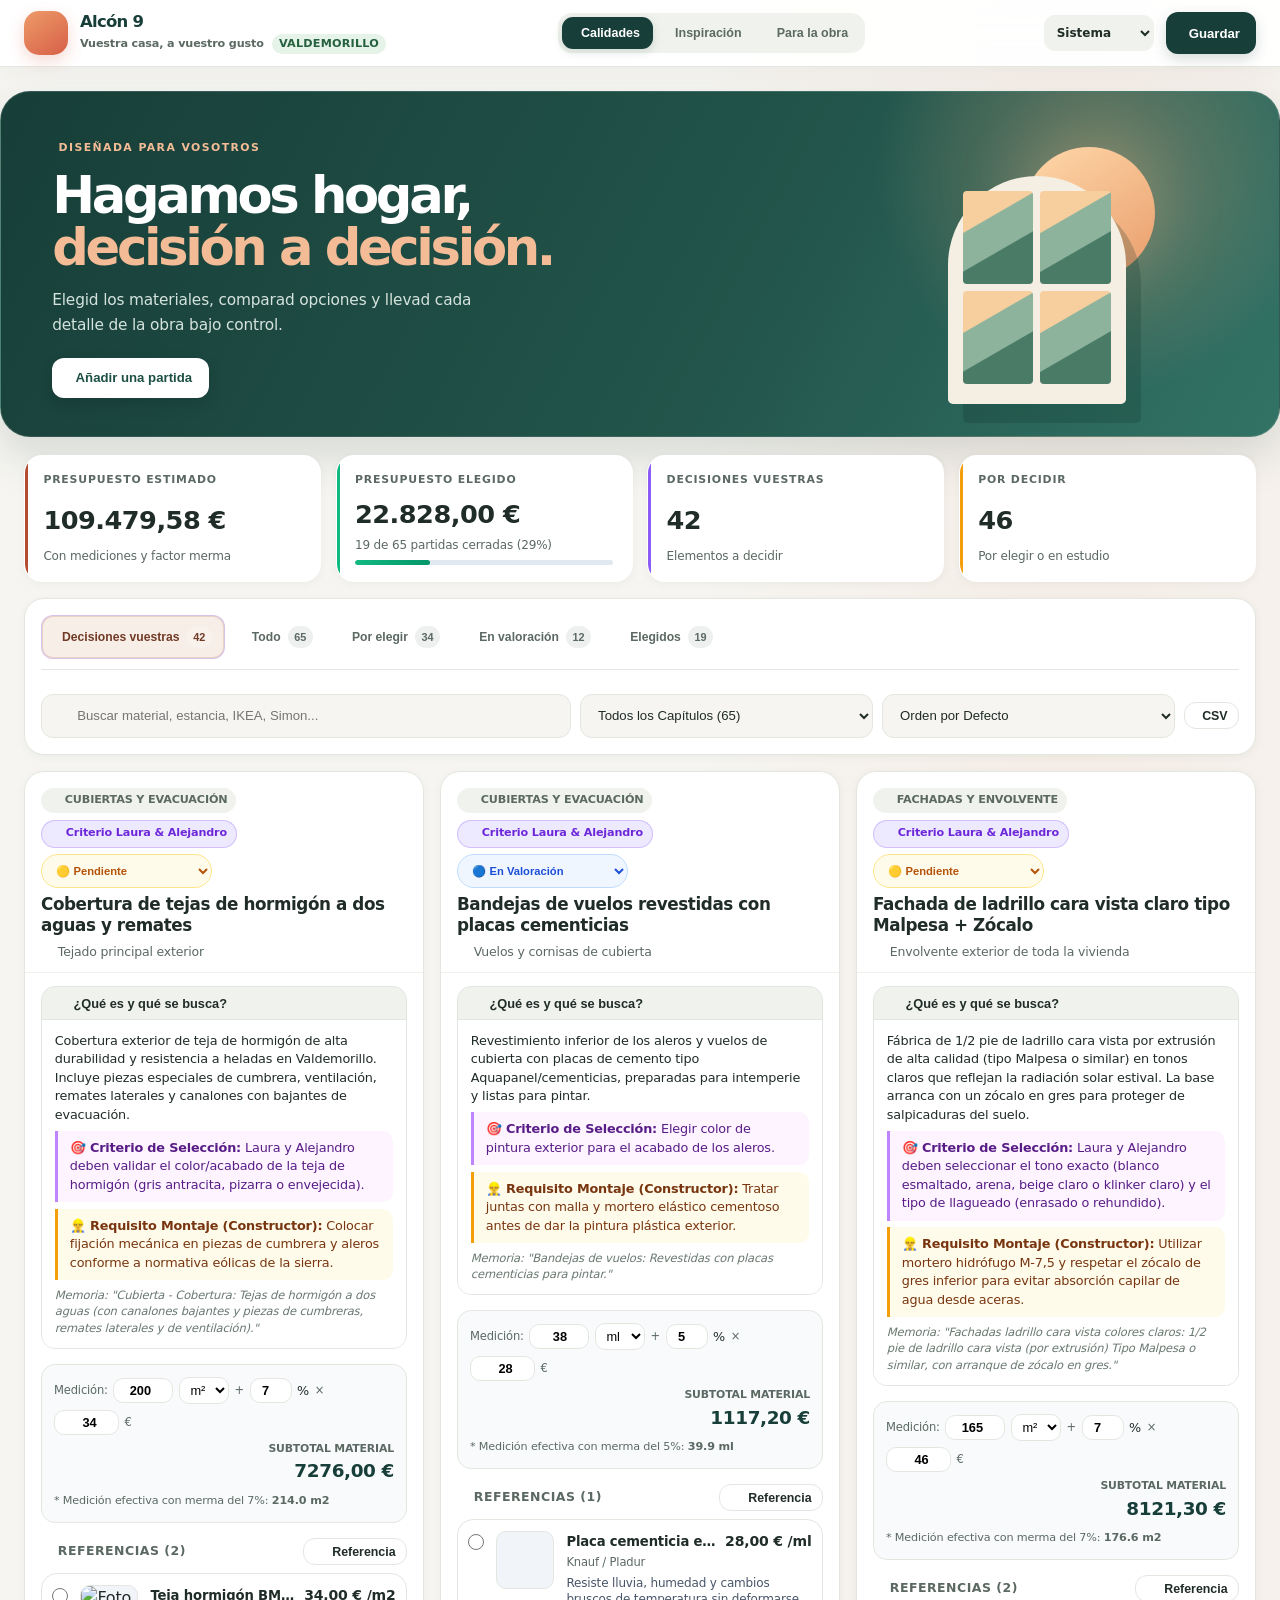
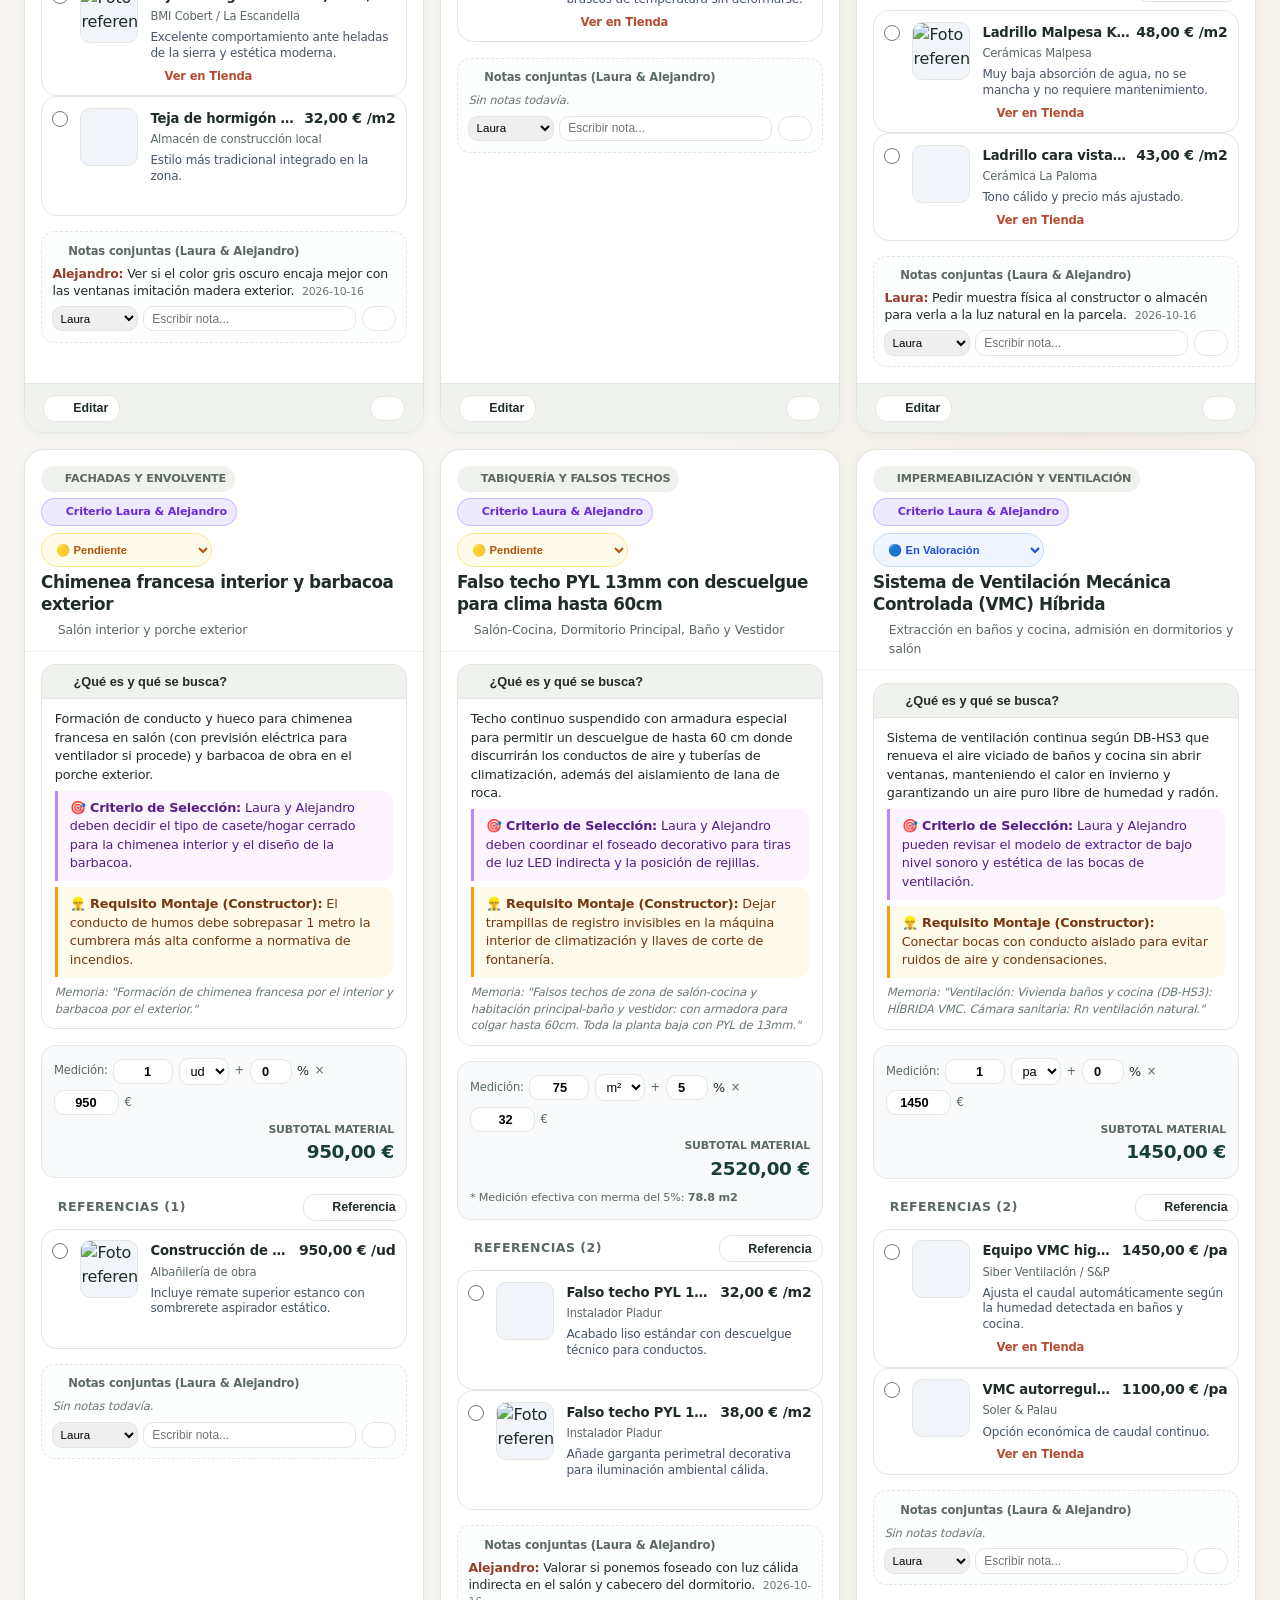
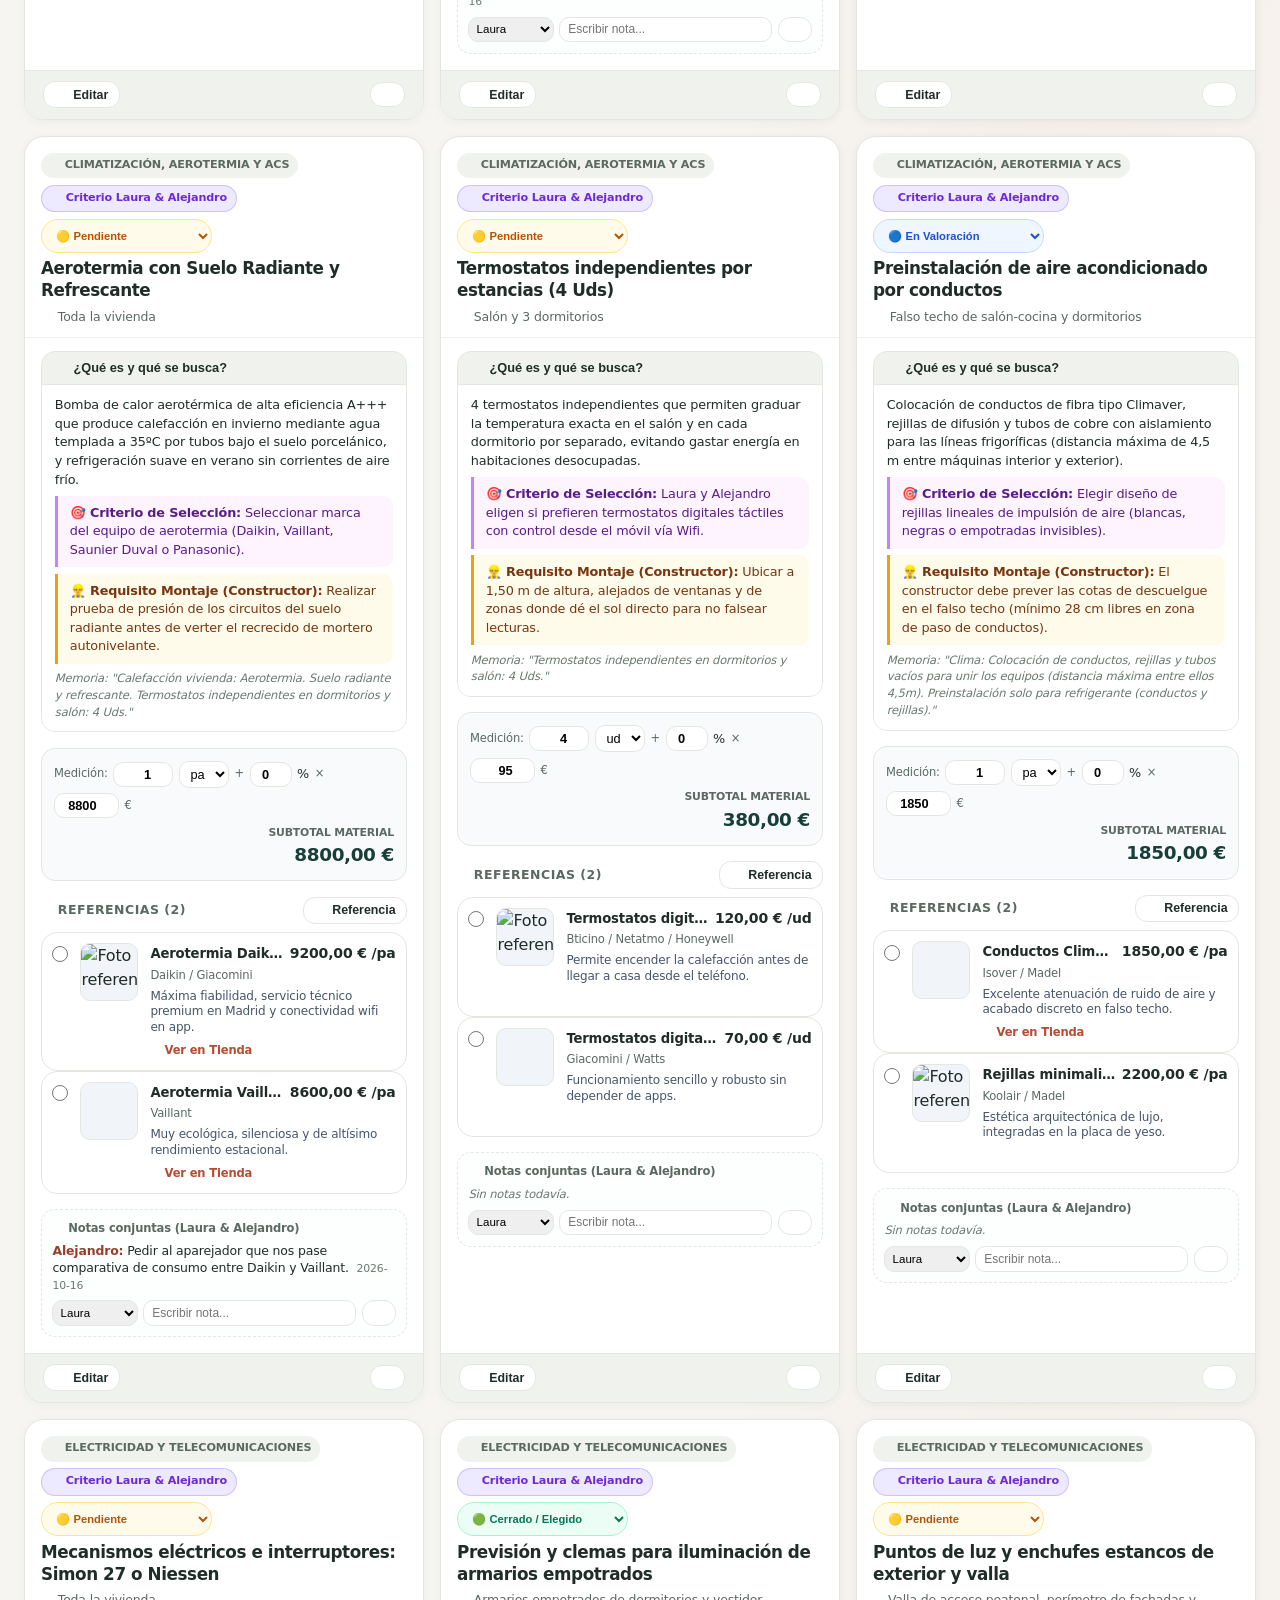
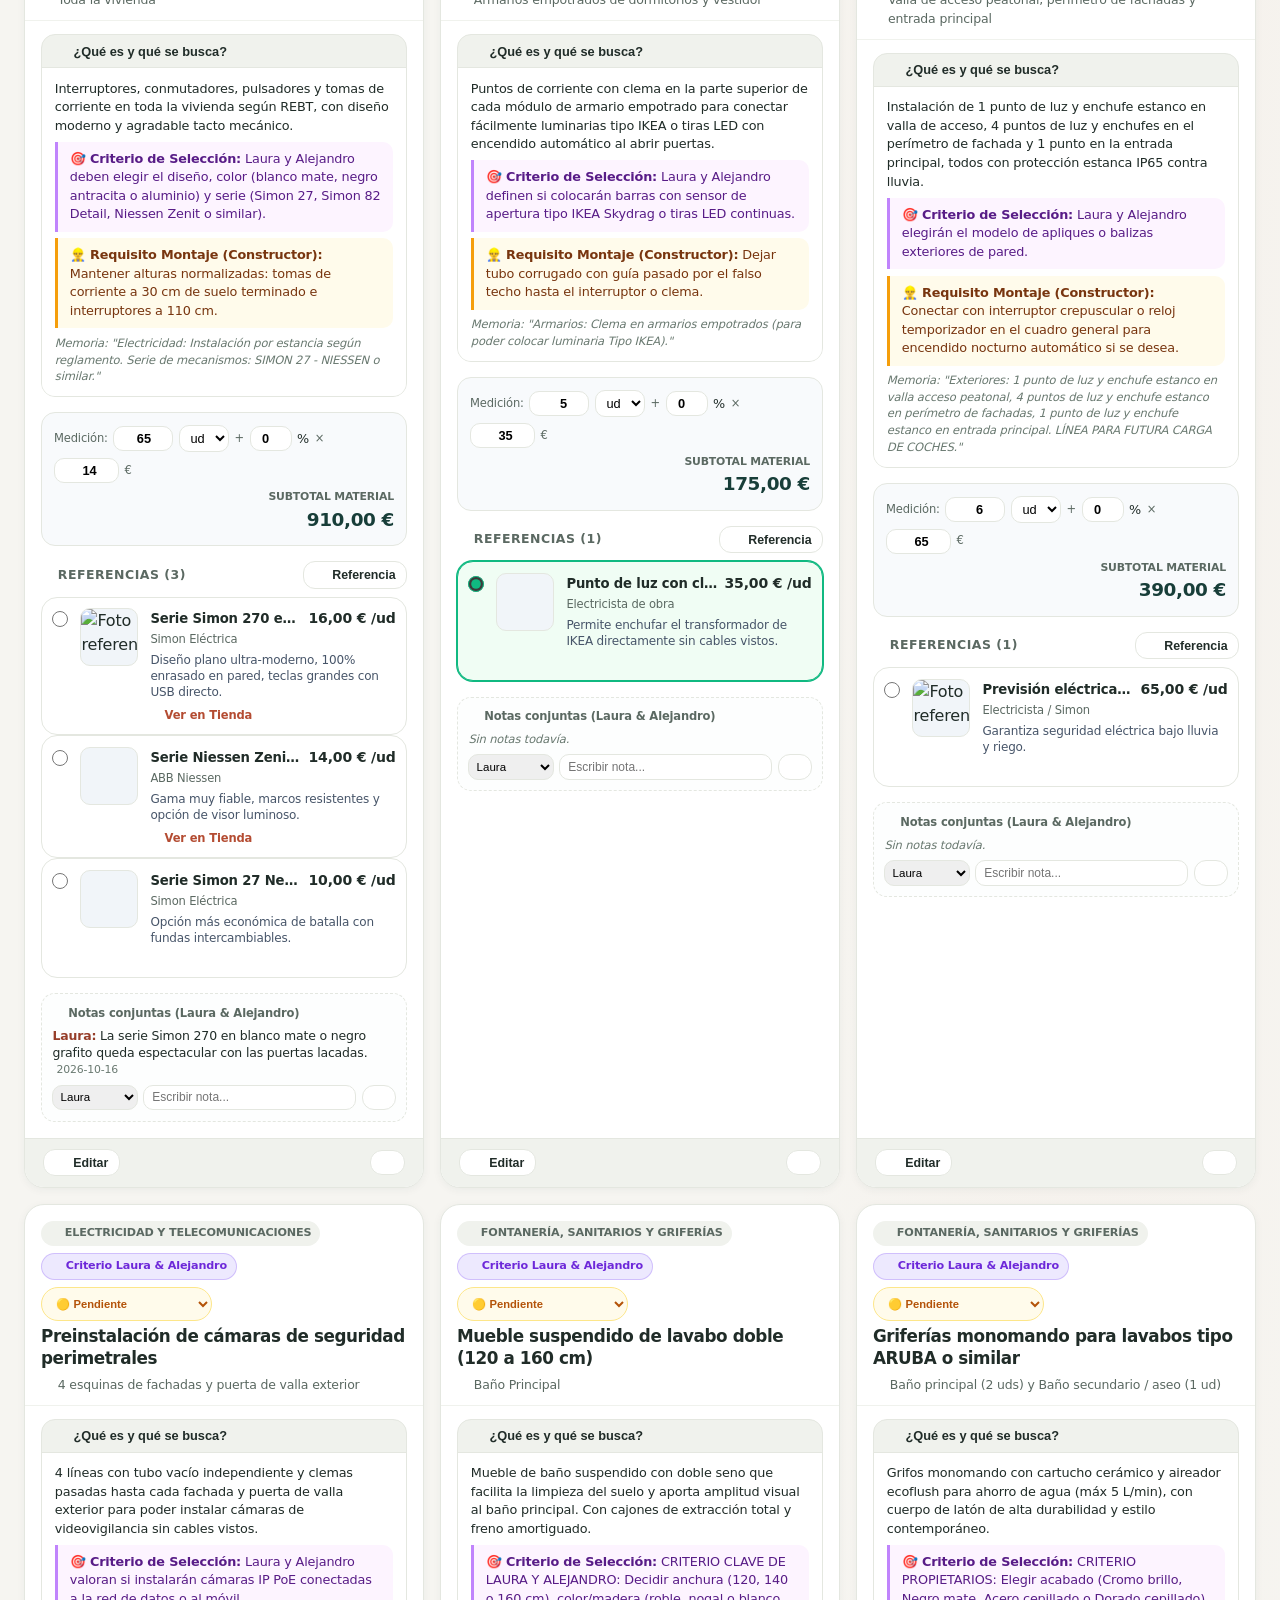
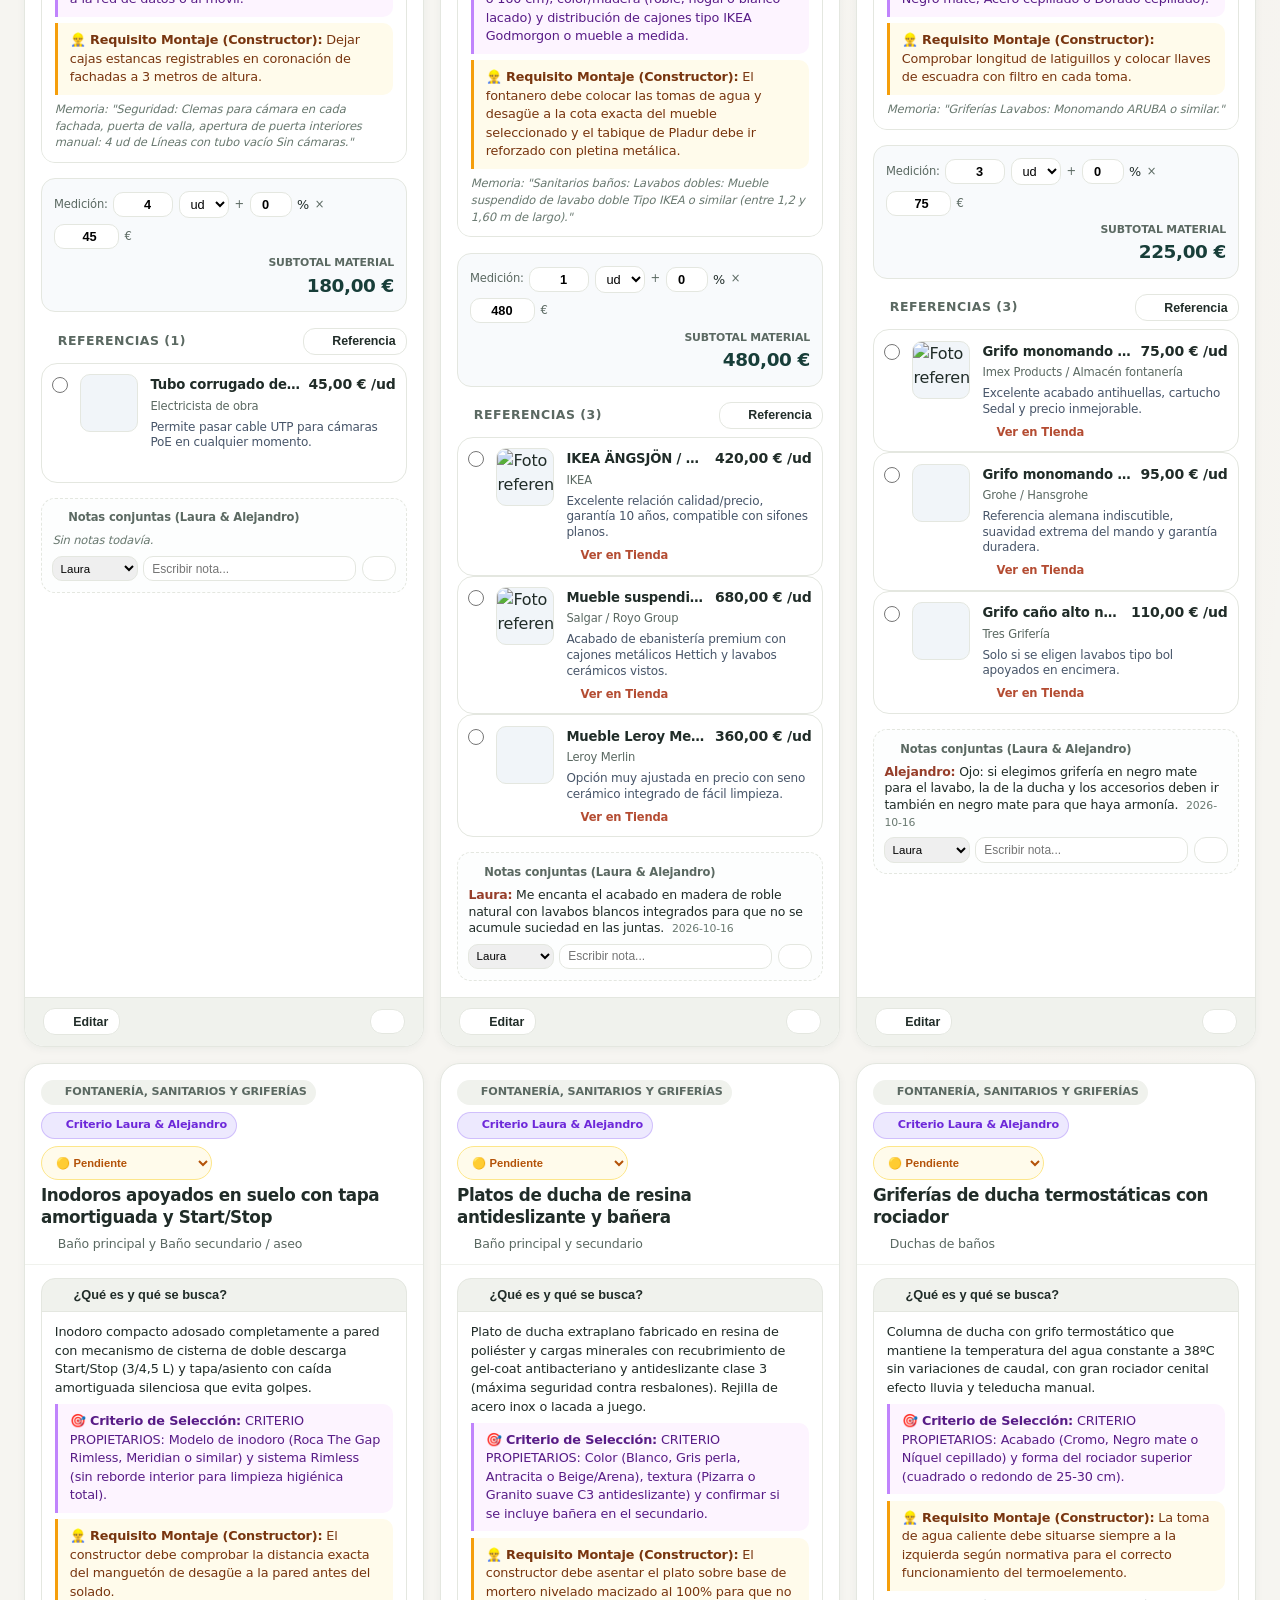
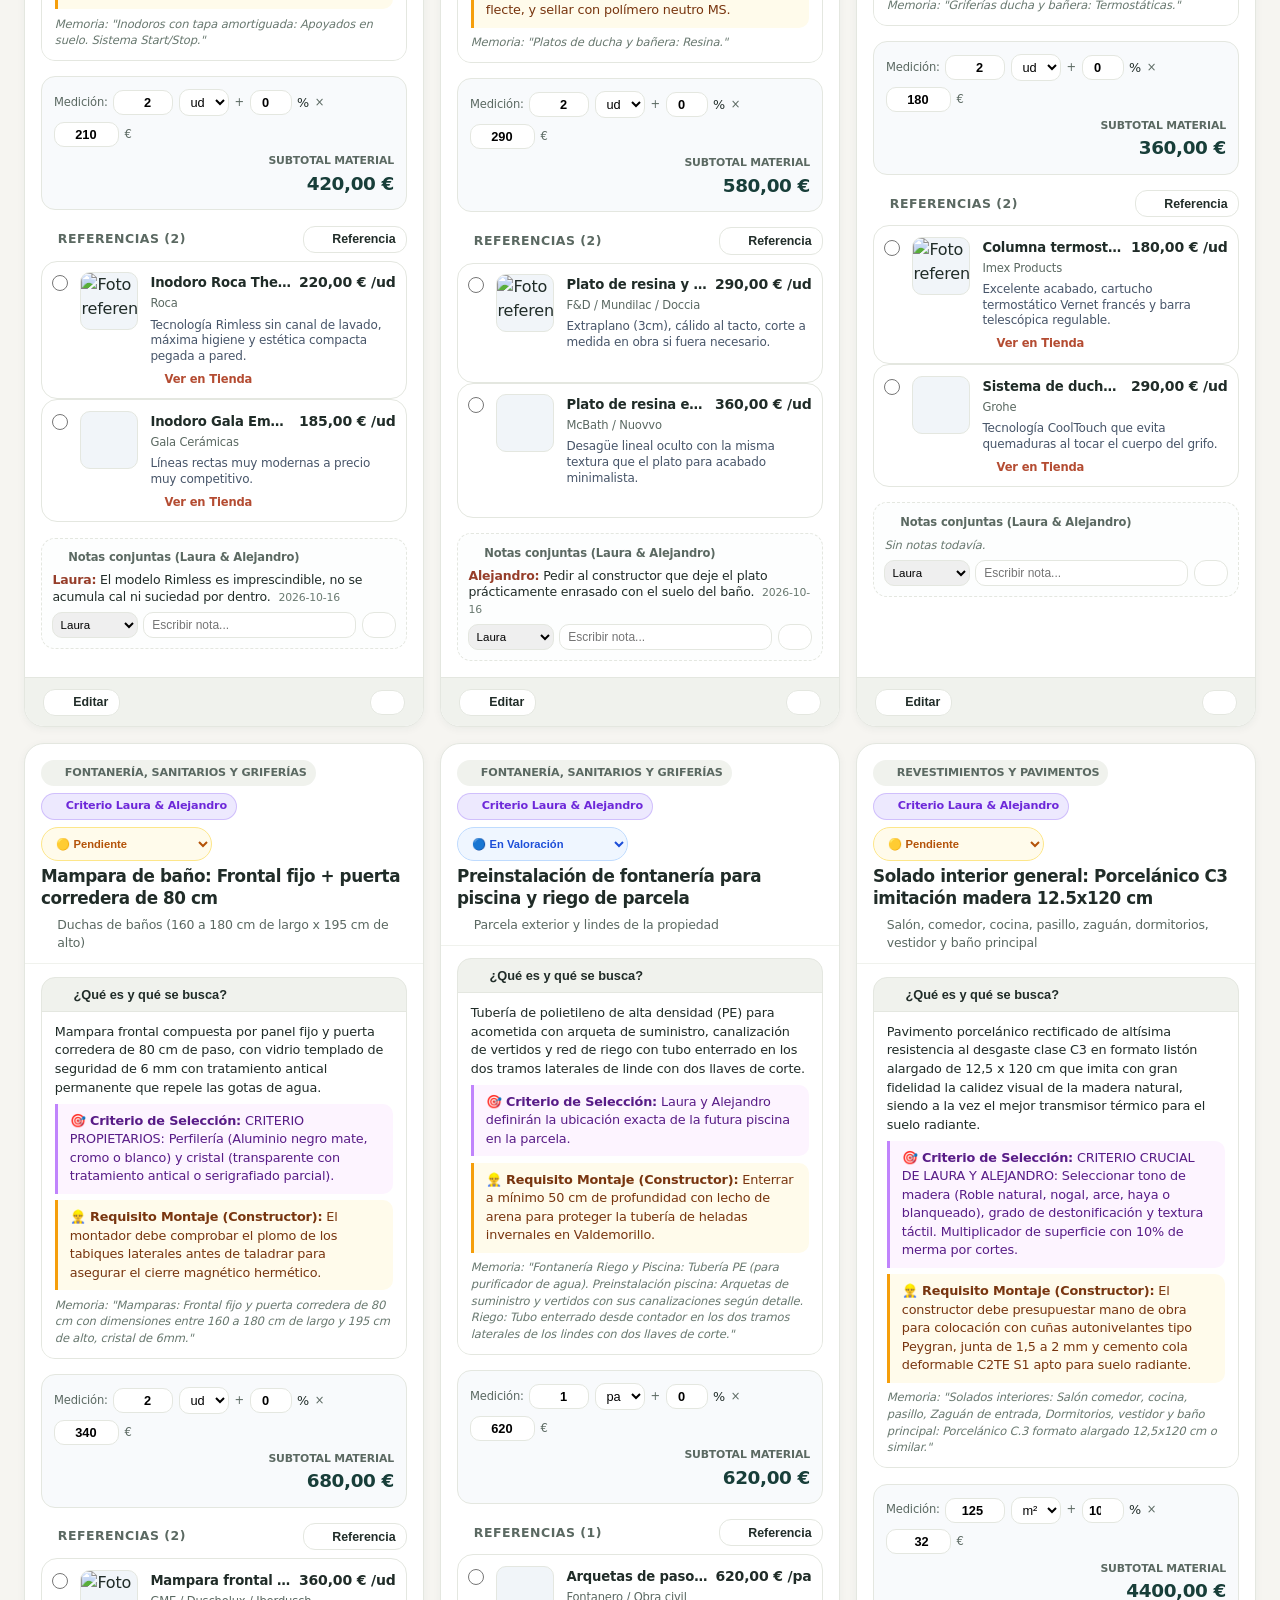
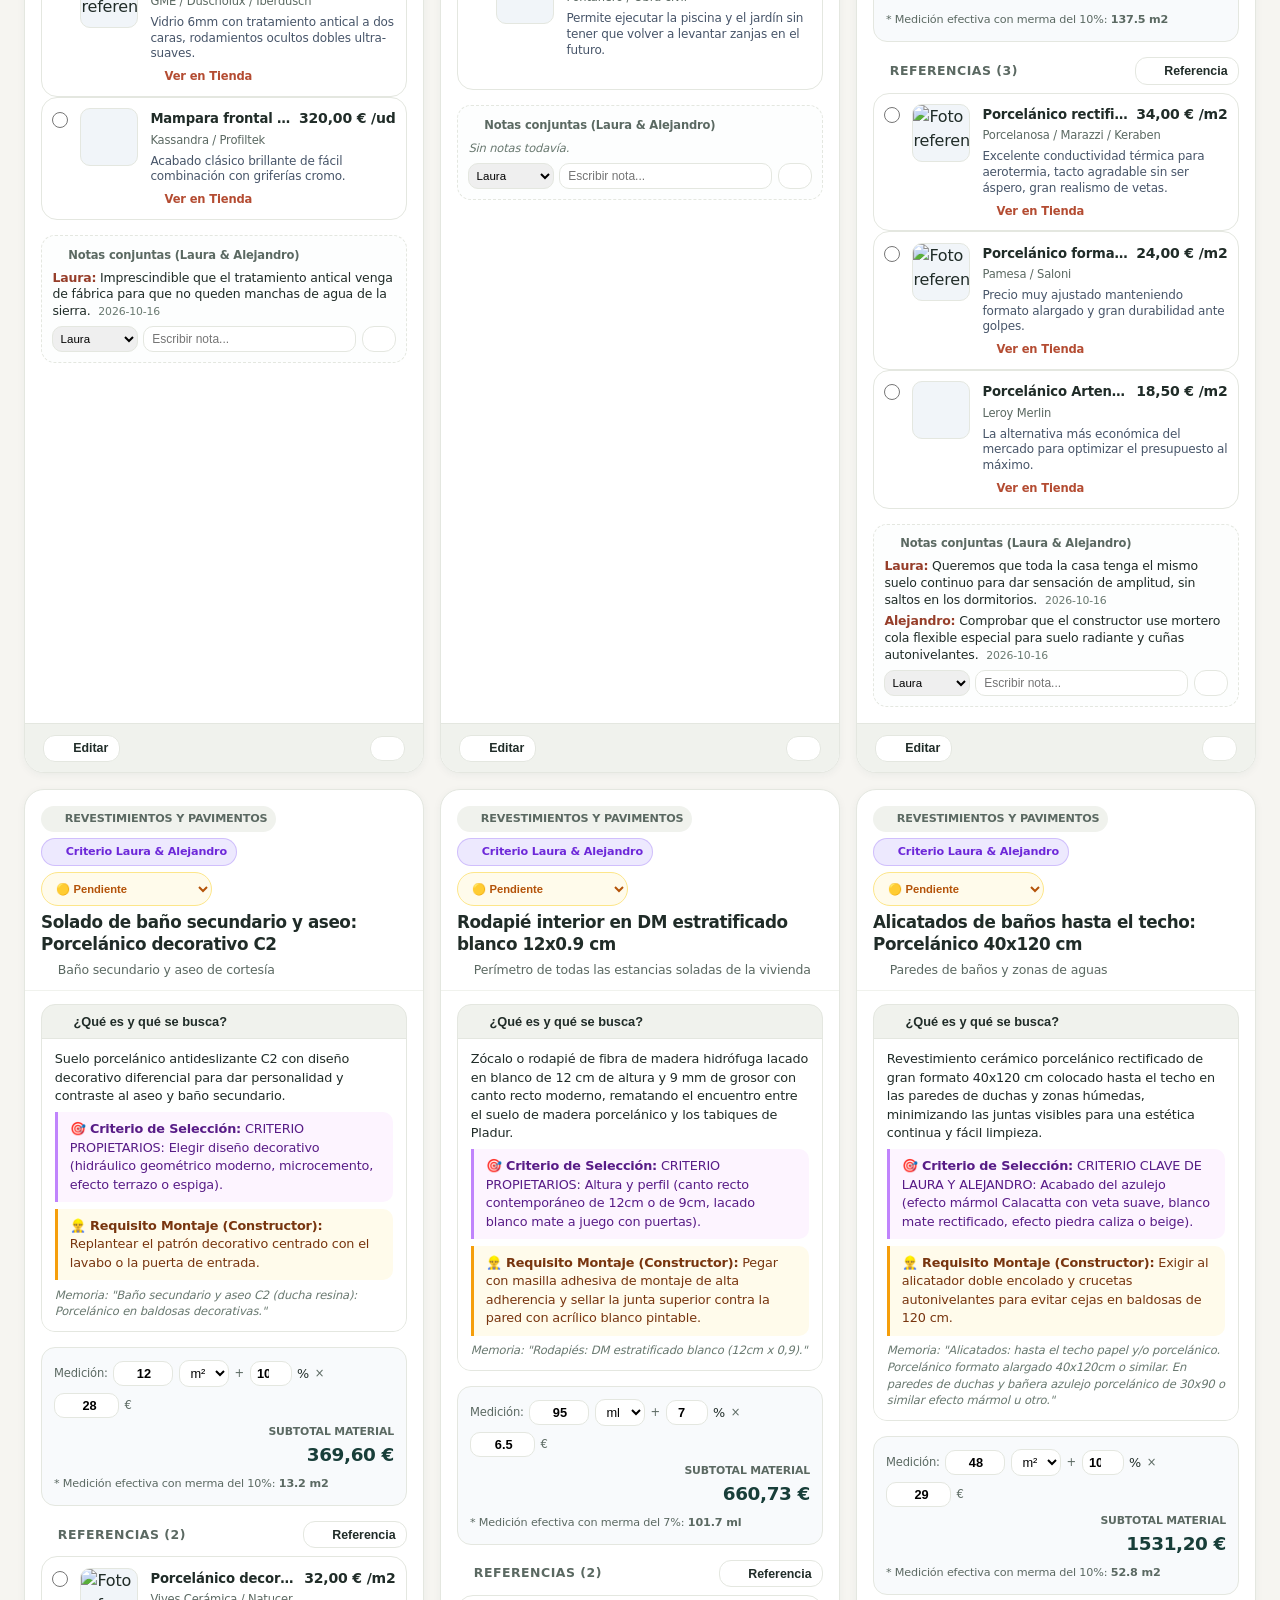
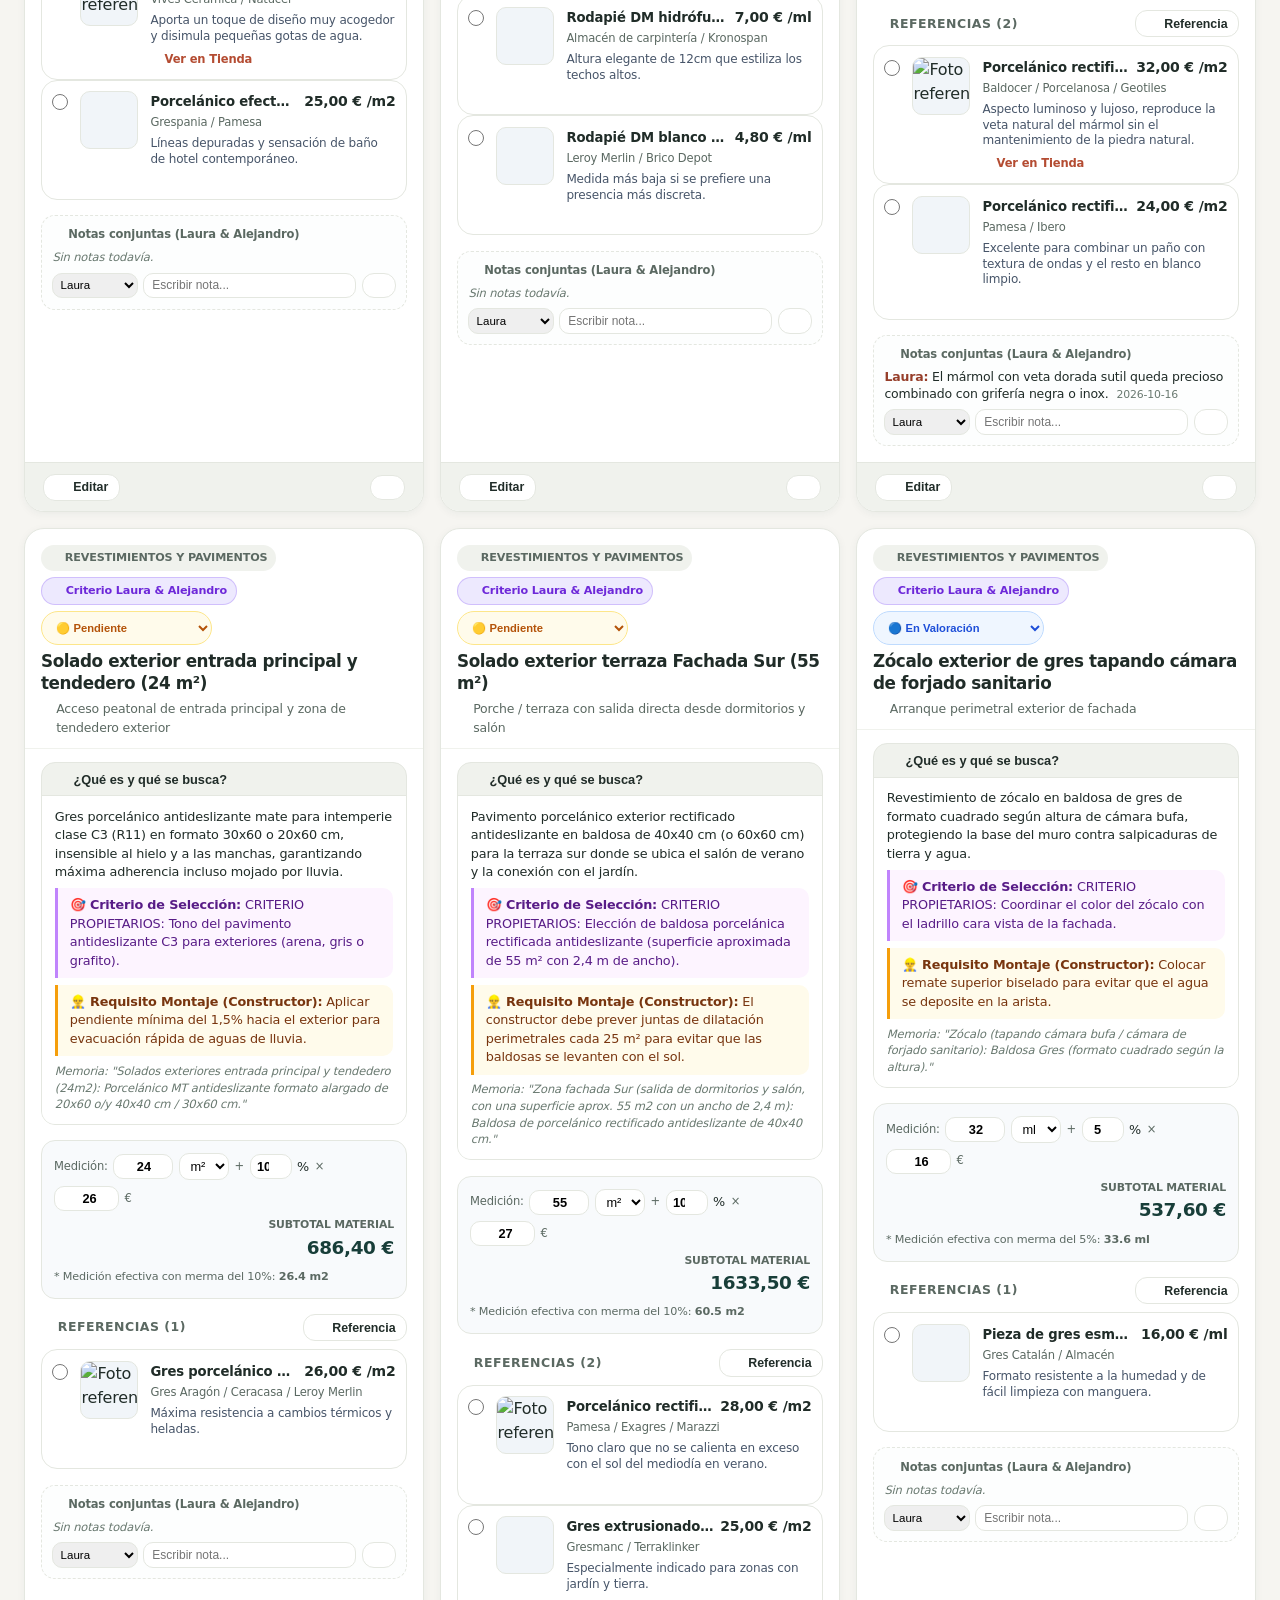
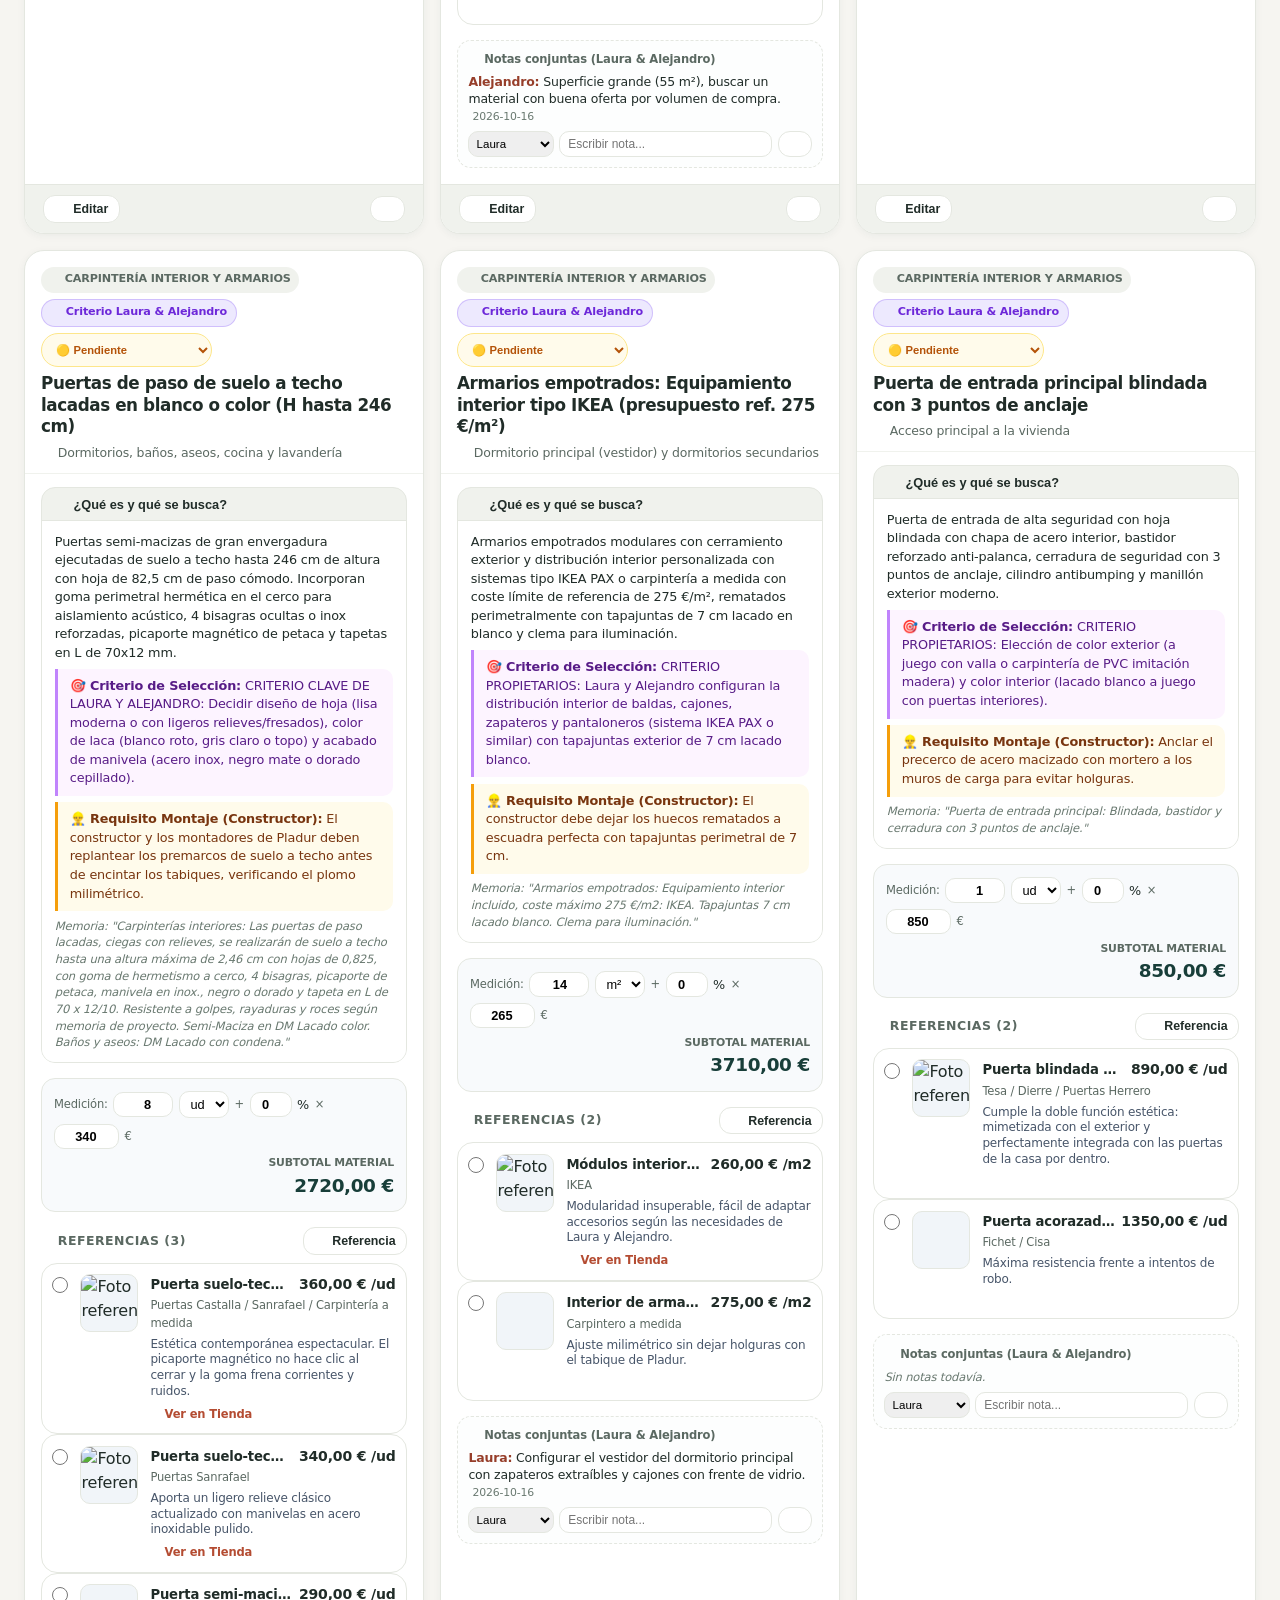
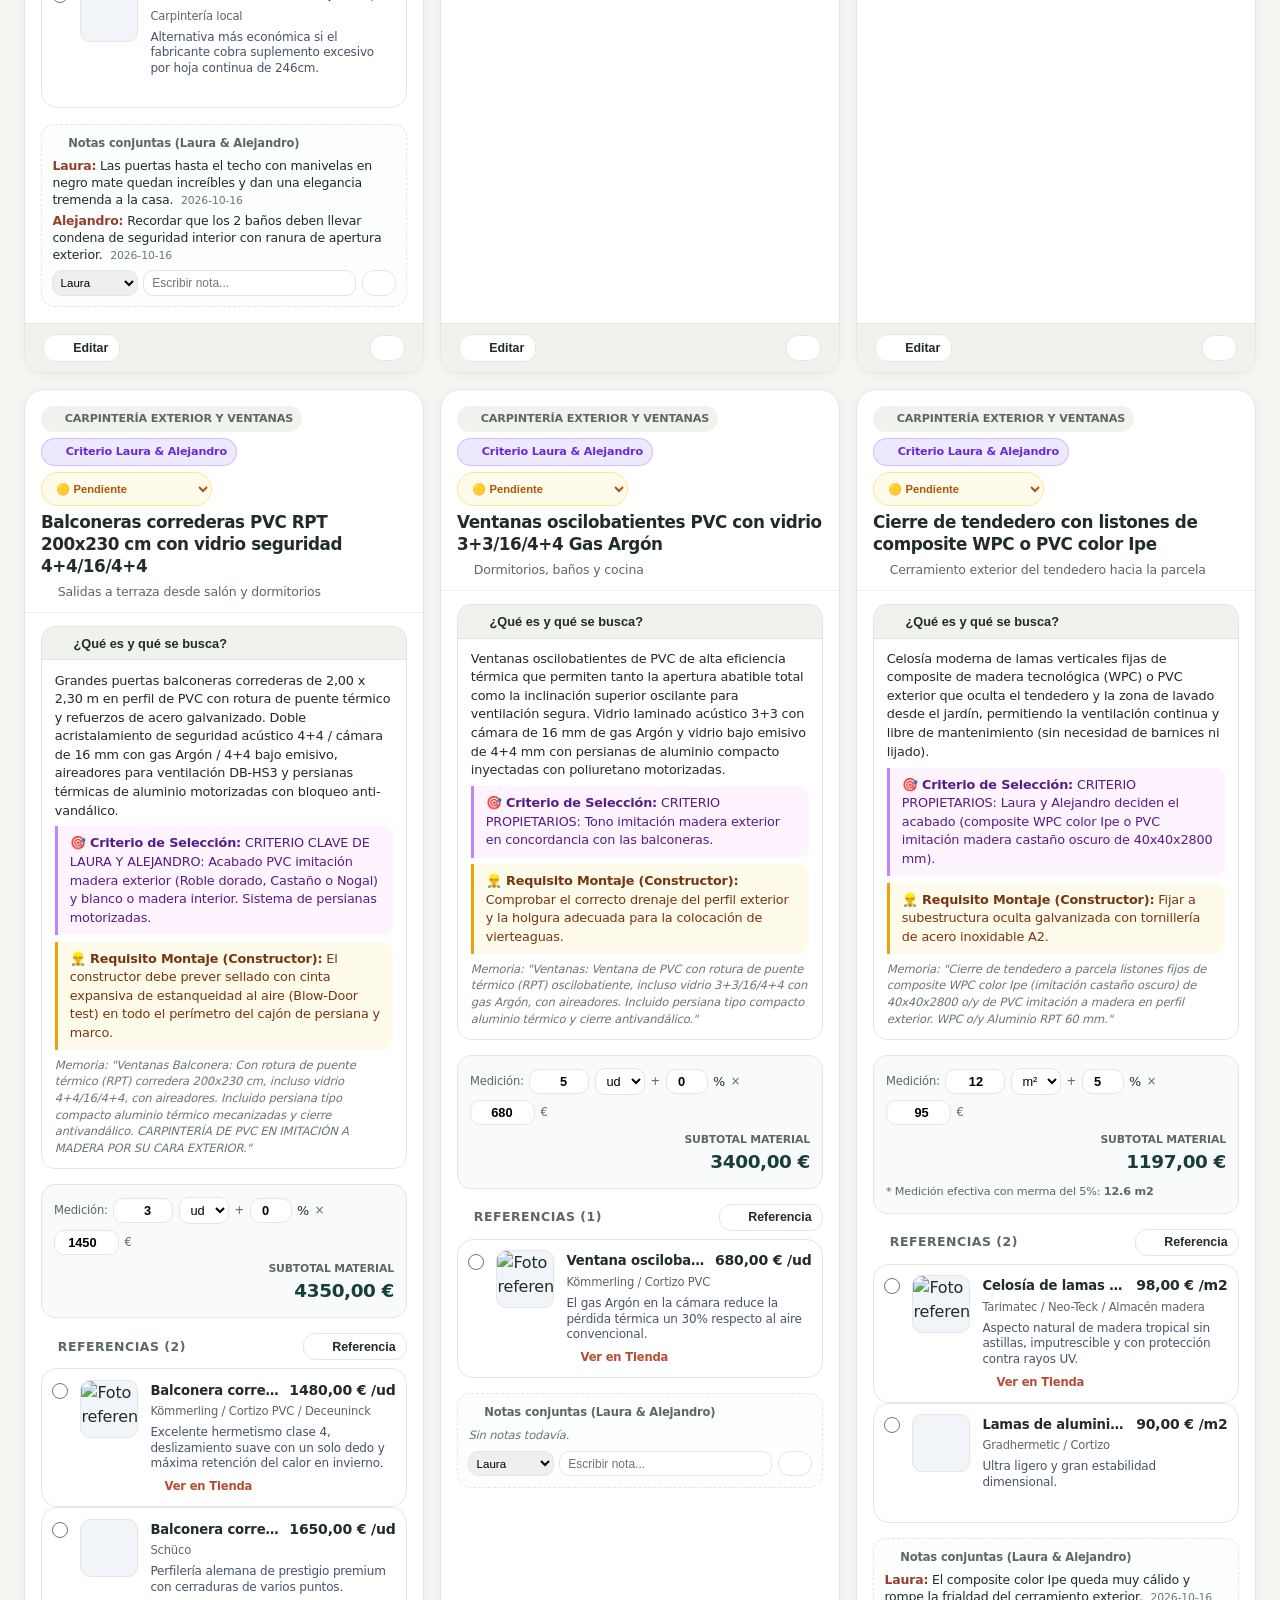
==== commit 82a497ec: "feat: modernize material selection experience feat: modernize material selection experience" ====
--- a/index.html
+++ b/index.html
@@ -2,8 +2,8 @@
 <html lang="es">
 <head>
   <meta charset="UTF-8">
-  <meta name="viewport" content="width=device-width, initial-scale=1.0, maximum-scale=1.0, user-scalable=no">
-  <title>Control de Materiales & Inspiración · Calle Alcón 9, Valdemorillo</title>
+  <meta name="viewport" content="width=device-width, initial-scale=1.0">
+  <title>Alcón 9 · Vuestra casa, a vuestro gusto</title>
   <meta name="description" content="Portal de selección de calidades, comparativa de materiales, inspiración de espacios y presupuesto para Laura y Alejandro en Valdemorillo.">
   <script src="theme.js"></script>
   <link rel="stylesheet" href="styles.css">
@@ -22,12 +22,10 @@
           <i data-lucide="home"></i>
         </div>
         <div class="header-titles">
-          <h1>CALLE ALCÓN 9 · VALDEMORILLO</h1>
+          <h1>Alcón 9</h1>
           <p>
-            <span class="owners-tag">Laura & Alejandro</span>
-            <span class="desktop-only">·</span>
-            <span class="header-tag tag-energy-a">Clase Energética A</span>
-            <span class="header-tag desktop-only">Memoria 30/7/2026</span>
+            <span class="owners-tag">Vuestra casa, a vuestro gusto</span>
+            <span class="header-tag tag-energy-a">Valdemorillo</span>
           </p>
         </div>
       </div>
@@ -35,52 +33,40 @@
       <!-- Barra de navegación principal en desktop -->
       <nav class="main-nav desktop-only">
         <button class="nav-btn active" id="nav-btn-materials" onclick="switchMainView('materials')">
-          <i data-lucide="layers"></i> Materiales & Presupuesto
+          <i data-lucide="panels-top-left"></i> Calidades
         </button>
         <button class="nav-btn nav-btn-highlight" id="nav-btn-spaces" onclick="switchMainView('spaces')">
-          <i data-lucide="sparkles"></i> Inspiración de Espacios
+          <i data-lucide="images"></i> Inspiración
         </button>
         <button class="nav-btn" id="nav-btn-dossier" onclick="switchMainView('dossier')">
-          <i data-lucide="file-text"></i> Modo Aparejador
+          <i data-lucide="clipboard-list"></i> Para la obra
         </button>
       </nav>
 
       <div class="header-actions desktop-only">
-        <button class="btn btn-primary btn-sm" id="btn-top-add" onclick="handleTopAddAction()">
-          <i data-lucide="plus-circle"></i> <span id="top-add-label">Nuevo Material</span>
-        </button>
         <label class="theme-control">
-          <span>Tema</span>
+          <i data-lucide="sun-moon" aria-hidden="true"></i>
           <select class="theme-select" data-theme-select aria-label="Tema de la aplicación">
             <option value="system">Sistema</option>
             <option value="light">Claro</option>
             <option value="dark">Oscuro</option>
           </select>
         </label>
-        <button class="btn btn-secondary btn-sm" id="btn-open-github" title="Preparar publicación">
-          <i data-lucide="git-pull-request"></i> Publicar cambios
+        <button class="btn btn-save" data-save-button>
+          <i data-lucide="check"></i> Guardar
         </button>
-        <button class="btn btn-secondary btn-sm" id="btn-open-backup" title="Respaldar datos">
-          <i data-lucide="save"></i> Copia JSON
-        </button>
-      </div>
-
-      <!-- Botón menú móvil rápido -->
+      </div>
+
+      <!-- Controles esenciales para móvil -->
       <div class="mobile-header-quick mobile-only">
-        <button class="btn btn-primary btn-sm" id="btn-mobile-top-add" onclick="handleTopAddAction()">
-          <i data-lucide="plus"></i> <span id="mobile-top-add-label">Añadir</span>
-        </button>
         <label class="theme-control">
-          <span>Tema</span>
+          <i data-lucide="sun-moon" aria-hidden="true"></i>
           <select class="theme-select" data-theme-select aria-label="Tema de la aplicación">
             <option value="system">Sistema</option>
             <option value="light">Claro</option>
             <option value="dark">Oscuro</option>
           </select>
         </label>
-        <button class="btn btn-secondary btn-sm" onclick="openGitHubModal()" aria-label="Preparar publicación">
-          <i data-lucide="git-pull-request"></i>
-        </button>
       </div>
     </div>
     <p id="theme-storage-status" class="theme-storage-status" role="status" aria-live="polite"></p>
@@ -91,6 +77,22 @@
        SECCIÓN 1: VISTA DE MATERIALES Y CALIDADES
        ========================================================================= -->
   <div id="view-materials-container">
+    <section class="welcome-hero" aria-labelledby="welcome-title">
+      <div class="welcome-copy">
+        <span class="eyebrow"><i data-lucide="sparkles"></i> DISEÑADA PARA VOSOTROS</span>
+        <h2 id="welcome-title">Hagamos hogar,<br><span>decisión a decisión.</span></h2>
+        <p>Elegid los materiales, comparad opciones y llevad cada detalle de la obra bajo control.</p>
+        <button class="btn btn-hero" onclick="openAddMaterialModal()">
+          <i data-lucide="plus"></i> Añadir una partida
+        </button>
+      </div>
+      <div class="welcome-art" aria-hidden="true">
+        <div class="art-sun"></div>
+        <div class="art-window"><span></span><span></span><span></span><span></span></div>
+        <div class="art-plant"><i data-lucide="sprout"></i></div>
+      </div>
+    </section>
+
     <!-- DASHBOARD DE KPIs Y CONTROL PRESUPUESTARIO -->
     <section class="kpi-section" id="kpi-section">
       <div class="kpi-mobile-toggle mobile-only" onclick="toggleKPIsMobile()">
@@ -104,8 +106,8 @@
       <div class="kpi-grid" id="kpi-grid-container">
         <div class="kpi-card kpi-total">
           <div class="kpi-title">
-            <span>Total Materiales Estimado</span>
-            <i data-lucide="euro"></i>
+            <span>Presupuesto estimado</span>
+            <i data-lucide="wallet"></i>
           </div>
           <div class="kpi-value" id="kpi-total-val">0 €</div>
           <div class="kpi-subtext" id="kpi-total-sub">Con mediciones y factor merma</div>
@@ -113,8 +115,8 @@
 
         <div class="kpi-card kpi-closed">
           <div class="kpi-title">
-            <span>Partidas Cerradas</span>
-            <i data-lucide="check-circle-2"></i>
+            <span>Presupuesto elegido</span>
+            <i data-lucide="badge-check"></i>
           </div>
           <div class="kpi-value" id="kpi-closed-val">0 €</div>
           <div class="kpi-subtext" id="kpi-closed-sub">0 de 0 partidas cerradas</div>
@@ -125,8 +127,8 @@
 
         <div class="kpi-card kpi-criteria">
           <div class="kpi-title">
-            <span>Criterio Laura & Alejandro</span>
-            <i data-lucide="sparkles"></i>
+            <span>Decisiones vuestras</span>
+            <i data-lucide="heart"></i>
           </div>
           <div class="kpi-value" id="kpi-criteria-val">0</div>
           <div class="kpi-subtext" id="kpi-criteria-sub">Elementos a decidir</div>
@@ -134,8 +136,8 @@
 
         <div class="kpi-card kpi-pending">
           <div class="kpi-title">
-            <span>Decisiones Pendientes</span>
-            <i data-lucide="clock"></i>
+            <span>Por decidir</span>
+            <i data-lucide="list-todo"></i>
           </div>
           <div class="kpi-value" id="kpi-pending-val">0</div>
           <div class="kpi-subtext" id="kpi-pending-sub">Por elegir o en estudio</div>
@@ -150,23 +152,23 @@
         <div class="filter-tabs-scroll">
           <div class="filter-tabs">
             <button class="filter-tab tab-criteria active" data-filter="criteria">
-              <i data-lucide="sparkles"></i> Criterio Laura & Alejandro
+              <i data-lucide="heart"></i> Decisiones vuestras
               <span class="badge-count" id="count-criteria">0</span>
             </button>
             <button class="filter-tab" data-filter="all">
-              <i data-lucide="layers"></i> Toda la Obra
+              <i data-lucide="layout-grid"></i> Todo
               <span class="badge-count" id="count-all">0</span>
             </button>
             <button class="filter-tab" data-filter="pending">
-              <i data-lucide="alert-circle"></i> Pendientes
+              <i data-lucide="circle-dashed"></i> Por elegir
               <span class="badge-count" id="count-pending">0</span>
             </button>
             <button class="filter-tab" data-filter="reviewing">
-              <i data-lucide="search"></i> En Valoración
+              <i data-lucide="hourglass"></i> En valoración
               <span class="badge-count" id="count-reviewing">0</span>
             </button>
             <button class="filter-tab" data-filter="selected">
-              <i data-lucide="check-check"></i> Cerrados
+              <i data-lucide="badge-check"></i> Elegidos
               <span class="badge-count" id="count-selected">0</span>
             </button>
           </div>
@@ -178,8 +180,8 @@
             <input type="text" id="search-input" class="search-input" placeholder="Buscar material, estancia, IKEA, Simon...">
           </div>
 
-          <select id="select-chapter" class="select-chapter">
-            <option value="todos">Todos los Capítulos</option>
+          <select id="select-chapter" class="select-chapter" aria-label="Filtrar por capítulo">
+            <option value="todos">Todos los capítulos</option>
             <!-- Rellenado dinámicamente -->
           </select>
 
@@ -332,19 +334,19 @@
        ========================================================================= -->
   <nav class="mobile-bottom-nav mobile-only">
     <button class="mobile-tab-btn active" id="mobile-tab-materials" onclick="switchMainView('materials')">
-      <i data-lucide="layers"></i>
+      <i data-lucide="panels-top-left"></i>
       <span>Calidades</span>
     </button>
     <button class="mobile-tab-btn" id="mobile-tab-spaces" onclick="switchMainView('spaces')">
-      <i data-lucide="sparkles"></i>
+      <i data-lucide="images"></i>
       <span>Inspiración</span>
     </button>
     <button class="mobile-tab-btn" id="mobile-tab-dossier" onclick="switchMainView('dossier')">
-      <i data-lucide="file-text"></i>
-      <span>Aparejador</span>
+      <i data-lucide="clipboard-list"></i>
+      <span>Obra</span>
     </button>
-    <button class="mobile-tab-btn" id="mobile-tab-save" onclick="openGitHubModal()">
-      <i data-lucide="cloud"></i>
+    <button class="mobile-tab-btn mobile-save-tab" data-save-button aria-label="Guardar cambios">
+      <i data-lucide="check"></i>
       <span>Guardar</span>
     </button>
   </nav>
@@ -606,65 +608,6 @@
   </div>
 
   <!-- =========================================================================
-       MODAL: PREPARAR CAMBIOS PARA PUBLICAR MEDIANTE GIT
-       ========================================================================= -->
-  <div class="modal-overlay" id="modal-github">
-    <div class="modal-box">
-      <div class="modal-header">
-        <h3>Preparar cambios para GitHub</h3>
-        <button class="modal-close" onclick="closeGitHubModal()">&times;</button>
-      </div>
-      <div class="modal-body">
-        <div style="display: flex; align-items: center; gap: 0.75rem;">
-          <div style="width: 44px; height: 44px; border-radius: 50%; background: #24292f; display: flex; align-items: center; justify-content: center; color: white; font-size: 1.3rem;">
-            <i data-lucide="github"></i>
-          </div>
-          <div>
-            <h4 style="font-size: 1.05rem; font-weight: 700;">Repositorio en Producción</h4>
-            <p style="font-size: 0.8rem; color: var(--text-muted);">valdemorillohalcon / valdemorillo-calidades</p>
-          </div>
-        </div>
-
-        <div style="background: var(--bg-card-alt); border: 1px solid var(--border-color); border-radius: var(--radius-md); padding: 0.85rem; margin-top: 0.5rem;">
-          <label style="font-size: 0.72rem; text-transform: uppercase; font-weight: 700; color: var(--text-muted);">URL Pública de vuestra aplicación:</label>
-          <div style="display: flex; gap: 0.4rem; margin-top: 0.3rem;">
-            <input type="text" id="github-public-url" class="form-control" readonly value="https://valdemorillohalcon.github.io/valdemorillo-calidades/" style="font-weight: 600; color: #2563eb; font-size: 0.825rem;">
-            <button class="btn btn-primary btn-sm" onclick="navigator.clipboard.writeText(document.getElementById('github-public-url').value); alert('¡URL copiada al portapapeles!');">
-              Copiar
-            </button>
-          </div>
-        </div>
-
-        <div class="publication-card">
-          <h5>
-            <i data-lucide="git-pull-request" style="width: 16px; height: 16px;"></i>
-            Publicar los cambios con Git
-          </h5>
-          <p>
-            La aplicación no escribe directamente en la rama principal ni guarda credenciales de GitHub. Descarga los datos y crea una rama con un pull request para revisarlos antes de publicar.
-          </p>
-          <button class="btn btn-primary" id="btn-download-data-js" style="width: 100%; margin-top: 0.6rem; justify-content: center;">
-            <i data-lucide="download"></i> Descargar data.js
-          </button>
-          <ol class="publication-steps">
-            <li>En el clon local del proyecto, crea una rama: <code>git switch -c data/actualizar-calidades</code>.</li>
-            <li>Reemplaza el archivo <code>data.js</code> descargado en la carpeta del proyecto.</li>
-            <li>Guarda y publica la rama:</li>
-          </ol>
-          <pre class="publication-command"><code>git add data.js
-git commit -m "Actualiza calidades e inspiración"
-git push -u origin data/actualizar-calidades</code></pre>
-          <p class="publication-note">Después, abre un pull request a <code>main</code> en GitHub. La web se actualizará cuando se integre.</p>
-          <p id="publication-status" role="status" aria-live="polite"></p>
-        </div>
-      </div>
-      <div class="modal-footer">
-        <button class="btn btn-outline" onclick="closeGitHubModal()">Cerrar</button>
-      </div>
-    </div>
-  </div>
-
-  <!-- =========================================================================
        LIGHTBOX PARA VER FOTOS AMPLIADAS
        ========================================================================= -->
   <div class="lightbox-modal" id="lightbox">
@@ -672,6 +615,7 @@
       <img src="" alt="Foto ampliada" class="lightbox-img" id="lightbox-img">
       <button class="lightbox-close-btn" onclick="document.getElementById('lightbox').classList.remove('open')">&times;</button>
     </div>
+    <div class="app-toast" id="save-toast" role="status" aria-live="polite"></div>
   </div>
 
   <!-- SCRIPTS -->
--- a/styles.css
+++ b/styles.css
@@ -250,62 +250,6 @@
   display: none;
 }
 
-.publication-card {
-  margin-top: 0.75rem;
-  padding: 1rem;
-  border: 1px solid var(--border-color);
-  border-radius: var(--radius-md);
-  background: var(--bg-card-alt);
-  color: var(--text-main);
-}
-
-.publication-card h5 {
-  display: flex;
-  align-items: center;
-  gap: 0.4rem;
-  font-size: 0.9rem;
-  font-weight: 700;
-}
-
-.publication-card > p {
-  margin-top: 0.3rem;
-  color: var(--text-muted);
-  font-size: 0.8rem;
-  line-height: 1.45;
-}
-
-.publication-steps {
-  display: grid;
-  gap: 0.45rem;
-  margin: 0.85rem 0 0.5rem;
-  padding-left: 1.4rem;
-  color: var(--text-main);
-  font-size: 0.78rem;
-  line-height: 1.45;
-}
-
-.publication-steps code,
-.publication-note code {
-  overflow-wrap: anywhere;
-}
-
-.publication-command {
-  overflow-x: auto;
-  padding: 0.75rem;
-  border-radius: var(--radius-sm);
-  background: #0f172a;
-  color: #f8fafc;
-  font-size: 0.75rem;
-  line-height: 1.55;
-}
-
-#publication-status {
-  min-height: 1.2em;
-  color: var(--text-main);
-  font-size: 0.78rem;
-  font-weight: 600;
-}
-
 /* ==========================================================================
    BOTONES
    ========================================================================== */
@@ -1990,3 +1934,912 @@
     color: white !important;
   }
 }
+
+/* Visual refresh: cálido, despejado y centrado en las decisiones de la obra. */
+:root {
+  --primary: #183e39;
+  --primary-dark: #102c29;
+  --primary-light: #315f57;
+  --accent: #b44c32;
+  --accent-hover: #963e2a;
+  --accent-soft: #ffede4;
+  --accent-text: #79331f;
+  --bg-page: #f6f5f1;
+  --bg-card: #ffffff;
+  --bg-card-alt: #f0f2ed;
+  --border-color: #e4e7e0;
+  --border-focus: #b6c3b7;
+  --text-main: #202c28;
+  --text-muted: #5b6962;
+  --text-light: #697970;
+  --criteria-badge: #8a4a2c;
+  --criteria-badge-bg: #f7eee8;
+  --radius-sm: 10px;
+  --radius-md: 16px;
+  --radius-lg: 22px;
+  --radius-xl: 28px;
+  --shadow-sm: 0 2px 8px rgba(24, 62, 57, 0.05);
+  --shadow-md: 0 8px 24px rgba(24, 62, 57, 0.08);
+  --shadow-lg: 0 18px 48px rgba(24, 62, 57, 0.12);
+}
+
+:root[data-theme="dark"] {
+  --primary: #b8d6c8;
+  --primary-dark: #d5e7df;
+  --primary-light: #9ebead;
+  --accent: #f39a73;
+  --accent-hover: #ffb294;
+  --accent-soft: #42271e;
+  --accent-text: #ffd3c2;
+  --bg-page: #111a18;
+  --bg-card: #1b2723;
+  --bg-card-alt: #24332e;
+  --border-color: #34463f;
+  --border-focus: #536b61;
+  --text-main: #ecf2ee;
+  --text-muted: #c0cec5;
+  --text-light: #94a69b;
+  --status-pending-bg: #42271e;
+  --status-reviewing-bg: #1e3446;
+  --status-selected-bg: #16382c;
+  --criteria-badge-bg: #342743;
+  --criteria-badge: #e2c3ad;
+}
+
+html {
+  scroll-behavior: smooth;
+}
+
+body {
+  background:
+    radial-gradient(ellipse at 84% 8%, rgba(228, 123, 79, 0.07), transparent 24rem),
+    var(--bg-page);
+  letter-spacing: -0.01em;
+}
+
+.main-header {
+  position: sticky;
+  background: color-mix(in srgb, var(--bg-card) 94%, transparent);
+  color: var(--text-main);
+  border-bottom: 1px solid var(--border-color);
+  box-shadow: 0 4px 18px rgba(24, 62, 57, 0.045);
+  backdrop-filter: blur(18px);
+  padding: 0.7rem 1.5rem;
+}
+
+.header-container {
+  max-width: 1500px;
+}
+
+.brand-icon {
+  width: 44px;
+  height: 44px;
+  color: #fff;
+  background: linear-gradient(145deg, #ed9b68, #d75f48);
+  border-radius: 15px;
+  box-shadow: 0 6px 16px rgba(215, 95, 72, 0.24);
+}
+
+.header-titles h1 {
+  color: var(--primary);
+  font-size: 1.03rem;
+  font-weight: 800;
+  letter-spacing: -0.045em;
+}
+
+.header-titles p {
+  gap: 0.5rem;
+  color: var(--text-muted);
+  font-size: 0.7rem;
+}
+
+.owners-tag {
+  color: var(--text-muted);
+  font-weight: 600;
+}
+
+.header-tag {
+  background: var(--bg-card-alt);
+  color: var(--primary);
+  letter-spacing: 0.02em;
+}
+
+.tag-energy-a {
+  background: #e5f3e9;
+  color: #25613e;
+}
+
+:root[data-theme="dark"] .tag-energy-a {
+  background: #1c3a2a;
+  color: #c4f0d2;
+}
+
+.main-nav {
+  gap: 0.2rem;
+  padding: 0.25rem;
+  border: 0;
+  background: var(--bg-card-alt);
+  border-radius: 14px;
+}
+
+.nav-btn {
+  padding: 0.58rem 0.8rem;
+  border-radius: 11px;
+  color: var(--text-muted);
+  font-size: 0.78rem;
+}
+
+.nav-btn:hover {
+  color: var(--primary);
+  background: color-mix(in srgb, var(--bg-card) 75%, transparent);
+}
+
+.nav-btn.active,
+:root[data-theme="dark"] .nav-btn.active,
+.nav-btn-highlight.active {
+  color: #fff;
+  background: var(--primary);
+  border: 0;
+  box-shadow: 0 3px 10px rgba(24, 62, 57, 0.14);
+}
+
+.header-actions {
+  gap: 0.75rem;
+}
+
+.theme-control {
+  gap: 0.45rem;
+  color: var(--text-muted);
+}
+
+.theme-control svg {
+  width: 17px;
+  height: 17px;
+}
+
+.theme-select {
+  border-color: transparent;
+  border-radius: 11px;
+  background: var(--bg-card-alt);
+  color: var(--text-main);
+}
+
+.btn {
+  border-radius: 12px;
+  font-weight: 700;
+  transition: transform 160ms ease, background-color 160ms ease, box-shadow 160ms ease;
+}
+
+.btn:hover {
+  transform: translateY(-1px);
+}
+
+.btn:focus-visible,
+button:focus-visible,
+select:focus-visible,
+input:focus-visible,
+a:focus-visible {
+  outline: 3px solid color-mix(in srgb, var(--accent) 60%, white);
+  outline-offset: 3px;
+}
+
+.btn-save {
+  min-height: 42px;
+  padding: 0.55rem 1rem;
+  border: 0;
+  background: var(--primary);
+  color: white;
+  box-shadow: 0 5px 14px rgba(24, 62, 57, 0.18);
+}
+
+.btn-save:hover {
+  background: var(--primary-light);
+}
+
+:root[data-theme="dark"] .btn-save,
+:root[data-theme="dark"] .nav-btn.active,
+:root[data-theme="dark"] .nav-btn-highlight.active {
+  background: #315f57;
+  color: #fff;
+}
+
+.btn-save:disabled {
+  opacity: 0.88;
+  cursor: default;
+  transform: none;
+}
+
+.btn-save svg {
+  width: 17px;
+  height: 17px;
+}
+
+.welcome-hero {
+  position: relative;
+  display: grid;
+  grid-template-columns: 1.15fr 0.85fr;
+  gap: 2rem;
+  align-items: center;
+  max-width: 1440px;
+  min-height: 310px;
+  margin: 1.5rem auto 0;
+  padding: 2.4rem clamp(1.4rem, 4vw, 3.5rem);
+  overflow: hidden;
+  border: 1px solid rgba(255, 255, 255, 0.12);
+  border-radius: 30px;
+  color: #fff;
+  background:
+    radial-gradient(circle at 86% 23%, rgba(244, 174, 128, 0.34), transparent 14rem),
+    linear-gradient(118deg, #173e38 0%, #22544a 57%, #327366 100%);
+  box-shadow: 0 18px 44px rgba(24, 62, 57, 0.15);
+}
+
+.welcome-copy {
+  position: relative;
+  z-index: 1;
+  max-width: 620px;
+}
+
+.eyebrow {
+  display: inline-flex;
+  align-items: center;
+  gap: 0.4rem;
+  color: #f4bc96;
+  font-size: 0.68rem;
+  font-weight: 800;
+  letter-spacing: 0.13em;
+}
+
+.eyebrow svg {
+  width: 15px;
+  height: 15px;
+}
+
+.welcome-copy h2 {
+  margin-top: 0.8rem;
+  font-size: clamp(2rem, 4vw, 3.25rem);
+  font-weight: 800;
+  letter-spacing: -0.065em;
+  line-height: 1.03;
+}
+
+.welcome-copy h2 span {
+  color: #f4bc96;
+}
+
+.welcome-copy p {
+  max-width: 470px;
+  margin-top: 0.85rem;
+  color: #d5e3dd;
+  font-size: 0.96rem;
+  line-height: 1.65;
+}
+
+.btn-hero {
+  margin-top: 1.2rem;
+  padding: 0.72rem 1rem;
+  background: #fff;
+  color: #1d5045;
+  box-shadow: 0 6px 16px rgba(0, 0, 0, 0.12);
+}
+
+.btn-hero:hover {
+  background: #fff5ed;
+}
+
+.welcome-art {
+  position: relative;
+  align-self: stretch;
+  min-height: 235px;
+}
+
+.art-sun {
+  position: absolute;
+  top: 6%;
+  right: 15%;
+  width: clamp(80px, 11vw, 132px);
+  aspect-ratio: 1;
+  border-radius: 50%;
+  background: linear-gradient(145deg, #ffd9aa, #e99c6b);
+  box-shadow: 0 0 70px rgba(255, 203, 156, 0.25);
+}
+
+.art-window {
+  position: absolute;
+  top: 17%;
+  right: 21%;
+  display: grid;
+  grid-template-columns: 1fr 1fr;
+  width: clamp(120px, 15vw, 178px);
+  aspect-ratio: 0.78;
+  gap: 7px;
+  padding: 8px;
+  border: 7px solid #f5eee3;
+  border-bottom-width: 12px;
+  border-radius: 90px 90px 5px 5px;
+  background: #f5eee3;
+  box-shadow: 15px 19px 0 rgba(13, 46, 40, 0.22);
+}
+
+.art-window span {
+  background: linear-gradient(150deg, #f7cf9e 0 31%, #8db39c 32% 60%, #497b67 61%);
+  border-radius: 4px;
+}
+
+.art-plant {
+  position: absolute;
+  right: 8%;
+  bottom: 10%;
+  display: grid;
+  width: 62px;
+  height: 78px;
+  place-items: center;
+  color: #d6e6c1;
+}
+
+.art-plant svg {
+  width: 54px;
+  height: 64px;
+  stroke-width: 1.5;
+}
+
+.art-caption {
+  position: absolute;
+  right: 4%;
+  bottom: 2%;
+  display: inline-flex;
+  align-items: center;
+  gap: 0.35rem;
+  color: #d5e3dd;
+  font-size: 0.7rem;
+  font-weight: 600;
+}
+
+.art-caption svg {
+  width: 14px;
+  height: 14px;
+}
+
+.kpi-section {
+  margin-top: 1.15rem;
+}
+
+.kpi-grid {
+  gap: 0.9rem;
+}
+
+.kpi-card {
+  min-height: 124px;
+  padding: 1rem 1.15rem;
+  border-color: transparent;
+  border-radius: 18px;
+  box-shadow: var(--shadow-sm);
+}
+
+.kpi-card::before {
+  width: 3px;
+  border-radius: 0 4px 4px 0;
+}
+
+.kpi-title {
+  font-size: 0.68rem;
+  letter-spacing: 0.075em;
+}
+
+.kpi-title svg {
+  width: 18px;
+  height: 18px;
+  color: var(--primary-light);
+}
+
+.kpi-value {
+  margin: 0.4rem 0 0.15rem;
+  font-size: clamp(1.3rem, 2vw, 1.7rem);
+}
+
+.controls-section {
+  margin-top: 1rem;
+}
+
+.controls-card {
+  padding: 1rem;
+  border: 1px solid var(--border-color);
+  border-radius: 20px;
+  background: var(--bg-card);
+  box-shadow: var(--shadow-sm);
+}
+
+.filter-tabs {
+  gap: 0.4rem;
+}
+
+.filter-tab {
+  gap: 0.45rem;
+  padding: 0.62rem 0.8rem;
+  border-radius: 12px;
+  font-size: 0.76rem;
+}
+
+.filter-tab.active {
+  background: var(--primary);
+  color: white;
+}
+
+.filter-tab svg {
+  width: 16px;
+  height: 16px;
+}
+
+.badge-count {
+  min-width: 22px;
+  min-height: 22px;
+  display: inline-grid;
+  place-items: center;
+  border-radius: 99px;
+  background: rgba(24, 62, 57, 0.08);
+  font-size: 0.68rem;
+}
+
+.filter-tab.active .badge-count {
+  background: rgba(255, 255, 255, 0.18);
+}
+
+.filter-tab.tab-criteria.active {
+  background: #f7eee8;
+  color: #713b26;
+  box-shadow: inset 0 0 0 1px #ead3c4;
+}
+
+:root[data-theme="dark"] .filter-tab.tab-criteria.active {
+  background: #3b2b24;
+  color: #f5d4c0;
+  box-shadow: inset 0 0 0 1px #654936;
+}
+
+.filter-inputs-row {
+  margin-top: 0.75rem;
+  gap: 0.6rem;
+}
+
+.search-input,
+.select-chapter,
+.select-sort {
+  min-height: 44px;
+  border-radius: 12px;
+  border-color: var(--border-color);
+  background-color: var(--bg-page);
+  color: var(--text-main);
+}
+
+.content-section {
+  margin-top: 1rem;
+}
+
+.materials-grid {
+  grid-template-columns: repeat(auto-fill, minmax(min(100%, 360px), 1fr));
+  gap: 1rem;
+}
+
+.material-card {
+  border: 1px solid var(--border-color);
+  border-radius: 20px;
+  background: var(--bg-card);
+  box-shadow: var(--shadow-sm);
+  transition: transform 180ms ease, box-shadow 180ms ease, border-color 180ms ease;
+}
+
+.material-card:hover {
+  transform: translateY(-3px);
+  border-color: var(--border-focus);
+  box-shadow: var(--shadow-md);
+}
+
+.card-header {
+  padding: 1rem 1rem 0.65rem;
+}
+
+.card-body {
+  padding: 0.8rem 1rem 1rem;
+}
+
+.material-title {
+  font-size: 1.05rem;
+  letter-spacing: -0.025em;
+}
+
+.chapter-pill,
+.criteria-pill {
+  padding: 0.28rem 0.55rem;
+  border-radius: 99px;
+}
+
+.status-dropdown {
+  min-height: 34px;
+  padding: 0.3rem 1.8rem 0.3rem 0.65rem;
+  border-radius: 99px;
+  font-size: 0.7rem;
+  font-weight: 700;
+}
+
+.options-section,
+.comments-box,
+.calc-box,
+.info-accordion {
+  border-radius: 14px;
+}
+
+.spaces-section,
+.dossier-view {
+  max-width: 1440px;
+  margin-left: auto;
+  margin-right: auto;
+}
+
+.spaces-nav-scroll {
+  gap: 0.55rem;
+  padding: 0.45rem 0 0.9rem;
+}
+
+.space-pill {
+  padding: 0.62rem 0.9rem;
+  border-radius: 14px;
+  background: var(--bg-card);
+}
+
+.space-pill.active {
+  background: var(--primary);
+}
+
+.room-hero-card,
+.dossier-card {
+  border: 1px solid var(--border-color);
+  border-radius: 22px;
+  background: var(--bg-card);
+  box-shadow: var(--shadow-sm);
+}
+
+.room-hero-card {
+  padding: clamp(1rem, 3vw, 1.8rem);
+}
+
+.room-title {
+  font-size: clamp(1.5rem, 3vw, 2.1rem);
+  letter-spacing: -0.05em;
+}
+
+.room-badge-surface,
+.room-badge-orient {
+  padding: 0.4rem 0.65rem;
+  border-radius: 99px;
+}
+
+.room-constructive-checklist {
+  border-radius: 16px;
+}
+
+.inspiration-card {
+  border: 1px solid var(--border-color);
+  border-radius: 20px;
+  background: var(--bg-card);
+  box-shadow: var(--shadow-sm);
+}
+
+.dossier-card {
+  padding: clamp(1rem, 3vw, 2rem);
+  overflow-x: auto;
+}
+
+.dossier-table th {
+  background: var(--primary);
+}
+
+.dossier-table th:first-child {
+  border-radius: 10px 0 0 0;
+}
+
+.dossier-table th:last-child {
+  border-radius: 0 10px 0 0;
+}
+
+.app-toast {
+  position: fixed;
+  z-index: 1200;
+  left: 50%;
+  bottom: 1.25rem;
+  display: flex;
+  align-items: center;
+  gap: 0.55rem;
+  padding: 0.75rem 1rem;
+  border: 1px solid rgba(255, 255, 255, 0.12);
+  border-radius: 14px;
+  background: #183e39;
+  color: #fff;
+  font-size: 0.84rem;
+  font-weight: 700;
+  box-shadow: var(--shadow-lg);
+  opacity: 0;
+  pointer-events: none;
+  transform: translate(-50%, 12px);
+  transition: opacity 180ms ease, transform 180ms ease;
+}
+
+.app-toast.visible {
+  opacity: 1;
+  transform: translate(-50%, 0);
+}
+
+:root[data-theme="dark"] .app-toast {
+  background: #315f57;
+}
+
+@media (max-width: 900px) {
+  .welcome-hero {
+    margin-right: 1rem;
+    margin-left: 1rem;
+  }
+
+  .header-container {
+    max-width: none;
+  }
+}
+
+@media (max-width: 768px) {
+  body {
+    padding-bottom: calc(78px + env(safe-area-inset-bottom));
+  }
+
+  .main-header {
+    padding: 0.55rem 0.9rem;
+  }
+
+  .header-container {
+    flex-wrap: nowrap;
+    gap: 0.75rem;
+  }
+
+  .header-brand {
+    min-width: 0;
+  }
+
+  .brand-icon {
+    width: 39px;
+    height: 39px;
+    border-radius: 13px;
+  }
+
+  .header-titles h1 {
+    font-size: 0.95rem;
+  }
+
+  .header-titles p {
+    font-size: 0.65rem;
+  }
+
+  .mobile-header-quick {
+    width: auto;
+    flex: 0 0 auto;
+    gap: 0.5rem;
+  }
+
+  .theme-select {
+    width: 92px;
+    min-height: 40px;
+    padding-right: 0.25rem;
+  }
+
+  .btn-save {
+    min-height: 40px;
+    padding: 0.5rem 0.75rem;
+  }
+
+  .welcome-hero {
+    grid-template-columns: 1fr 0.55fr;
+    gap: 0.3rem;
+    min-height: 250px;
+    margin: 0.85rem 0.85rem 0;
+    padding: 1.35rem;
+    border-radius: 23px;
+  }
+
+  .welcome-copy h2 {
+    font-size: clamp(1.7rem, 7vw, 2.35rem);
+  }
+
+  .welcome-copy p {
+    max-width: 340px;
+    font-size: 0.82rem;
+  }
+
+  .welcome-art {
+    min-height: 180px;
+  }
+
+  .art-window {
+    right: 4%;
+    top: 21%;
+  }
+
+  .art-sun {
+    right: 2%;
+  }
+
+  .art-plant {
+    right: -3%;
+  }
+
+  .art-caption {
+    display: none;
+  }
+
+  .kpi-section {
+    margin-top: 0.8rem;
+  }
+
+  .kpi-grid {
+    grid-template-columns: repeat(2, minmax(0, 1fr));
+    gap: 0.55rem;
+  }
+
+  .kpi-card {
+    min-height: 106px;
+    padding: 0.75rem;
+    border-radius: 15px;
+  }
+
+  .kpi-title {
+    gap: 0.3rem;
+    font-size: 0.59rem;
+  }
+
+  .kpi-title svg {
+    width: 15px;
+    height: 15px;
+    flex: 0 0 auto;
+  }
+
+  .kpi-value {
+    font-size: 1.18rem;
+  }
+
+  .controls-section,
+  .content-section,
+  .spaces-section,
+  .dossier-view {
+    padding-right: 0.85rem;
+    padding-left: 0.85rem;
+  }
+
+  .controls-card {
+    padding: 0.75rem;
+    border-radius: 17px;
+  }
+
+  .filter-tab {
+    padding: 0.55rem 0.65rem;
+    font-size: 0.72rem;
+  }
+
+  .filter-inputs-row {
+    gap: 0.45rem;
+  }
+
+  .search-input,
+  .select-chapter {
+    min-height: 43px;
+  }
+
+  .materials-grid {
+    grid-template-columns: minmax(0, 1fr);
+    gap: 0.7rem;
+  }
+
+  .material-card:hover {
+    transform: none;
+  }
+
+  .mobile-bottom-nav {
+    height: calc(66px + env(safe-area-inset-bottom));
+    padding: 0 0.3rem env(safe-area-inset-bottom);
+    border-top: 1px solid var(--border-color);
+    background: color-mix(in srgb, var(--bg-card) 94%, transparent);
+    box-shadow: 0 -8px 28px rgba(24, 62, 57, 0.08);
+    backdrop-filter: blur(16px);
+  }
+
+  .app-toast {
+    bottom: calc(78px + env(safe-area-inset-bottom));
+  }
+
+  .mobile-tab-btn {
+    gap: 0.25rem;
+    color: var(--text-muted);
+    font-size: 0.65rem;
+  }
+
+  .mobile-tab-btn svg {
+    width: 20px;
+    height: 20px;
+    stroke-width: 1.8;
+  }
+
+  .mobile-tab-btn.active {
+    color: var(--primary);
+  }
+
+  .mobile-save-tab {
+    color: var(--accent-hover);
+  }
+
+  .mobile-save-tab.active {
+    color: var(--accent-hover);
+  }
+
+  .room-hero-card,
+  .dossier-card {
+    border-radius: 18px;
+  }
+
+  .dossier-table {
+    min-width: 780px;
+  }
+}
+
+@media (max-width: 420px) {
+  .welcome-hero {
+    grid-template-columns: minmax(0, 1fr) 100px;
+    gap: 0;
+    min-height: 230px;
+    padding: 1.1rem;
+  }
+
+  .welcome-copy h2 {
+    font-size: 1.7rem;
+  }
+
+  .welcome-copy p {
+    font-size: 0.76rem;
+  }
+
+  .eyebrow {
+    font-size: 0.57rem;
+  }
+
+  .art-window {
+    right: -10%;
+    width: 105px;
+  }
+
+  .art-sun {
+    right: -8%;
+    width: 72px;
+  }
+
+  .art-plant {
+    right: -18%;
+    bottom: 6%;
+  }
+
+  .theme-control {
+    gap: 0.25rem;
+  }
+
+  .theme-select {
+    width: 84px;
+    font-size: 0.68rem;
+  }
+}
+
+@media (prefers-reduced-motion: reduce) {
+  html {
+    scroll-behavior: auto;
+  }
+
+  *,
+  *::before,
+  *::after {
+    animation-duration: 0.01ms !important;
+    animation-iteration-count: 1 !important;
+    scroll-behavior: auto !important;
+    transition-duration: 0.01ms !important;
+  }
+}
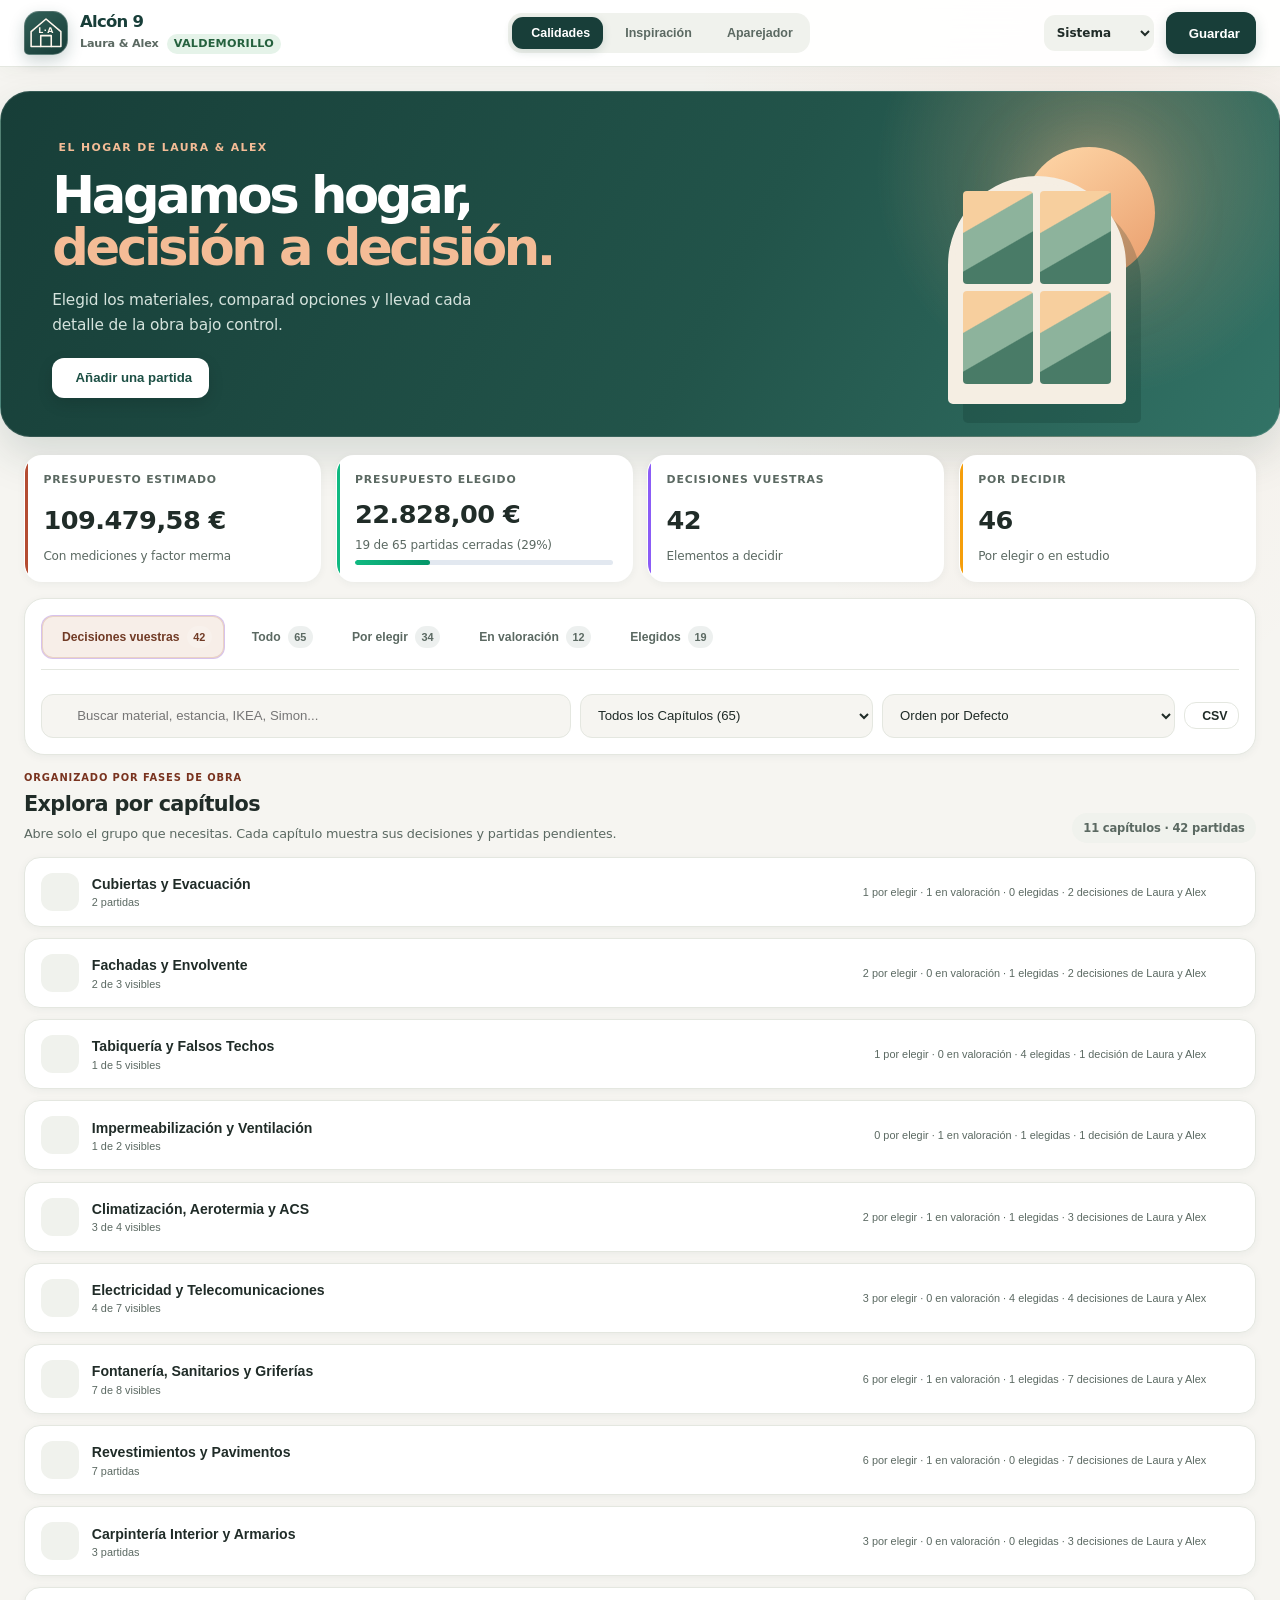
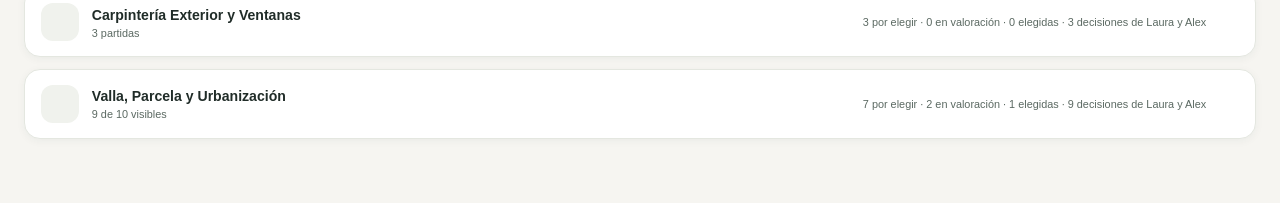
==== commit e575a967: "feat: organize material chapters for quick review Co-authored-by: Copilot <223556219+Copilot@users.n" ====
--- a/index.html
+++ b/index.html
@@ -3,8 +3,10 @@
 <head>
   <meta charset="UTF-8">
   <meta name="viewport" content="width=device-width, initial-scale=1.0">
-  <title>Alcón 9 · Vuestra casa, a vuestro gusto</title>
-  <meta name="description" content="Portal de selección de calidades, comparativa de materiales, inspiración de espacios y presupuesto para Laura y Alejandro en Valdemorillo.">
+  <title>Casa Laura &amp; Alex · Alcón 9</title>
+  <meta name="description" content="El hogar de Laura y Alex en Valdemorillo: materiales, calidades, inspiración y documentación técnica de obra.">
+  <link rel="icon" type="image/svg+xml" href="favicon.svg">
+  <link rel="apple-touch-icon" href="favicon.svg">
   <script src="theme.js"></script>
   <link rel="stylesheet" href="styles.css">
   <!-- Lucide Icons -->
@@ -18,13 +20,17 @@
   <header class="main-header">
     <div class="header-container">
       <div class="header-brand">
-        <div class="brand-icon">
-          <i data-lucide="home"></i>
+        <div class="brand-icon" aria-hidden="true">
+          <svg viewBox="0 0 48 48" focusable="false">
+            <path d="M7 22.5 24 8l17 14.5v17H7z" />
+            <path d="M18 39.5V27h12v12.5" />
+            <text x="24" y="23.5" text-anchor="middle">L·A</text>
+          </svg>
         </div>
         <div class="header-titles">
           <h1>Alcón 9</h1>
           <p>
-            <span class="owners-tag">Vuestra casa, a vuestro gusto</span>
+            <span class="owners-tag">Laura &amp; Alex</span>
             <span class="header-tag tag-energy-a">Valdemorillo</span>
           </p>
         </div>
@@ -39,7 +45,7 @@
           <i data-lucide="images"></i> Inspiración
         </button>
         <button class="nav-btn" id="nav-btn-dossier" onclick="switchMainView('dossier')">
-          <i data-lucide="clipboard-list"></i> Para la obra
+          <i data-lucide="clipboard-list"></i> Aparejador
         </button>
       </nav>
 
@@ -79,7 +85,7 @@
   <div id="view-materials-container">
     <section class="welcome-hero" aria-labelledby="welcome-title">
       <div class="welcome-copy">
-        <span class="eyebrow"><i data-lucide="sparkles"></i> DISEÑADA PARA VOSOTROS</span>
+        <span class="eyebrow"><i data-lucide="sparkles"></i> EL HOGAR DE LAURA &amp; ALEX</span>
         <h2 id="welcome-title">Hagamos hogar,<br><span>decisión a decisión.</span></h2>
         <p>Elegid los materiales, comparad opciones y llevad cada detalle de la obra bajo control.</p>
         <button class="btn btn-hero" onclick="openAddMaterialModal()">
@@ -202,6 +208,14 @@
 
     <!-- LISTADO DE TARJETAS DE MATERIALES -->
     <main class="content-section" id="content-section">
+      <div class="chapter-browser-heading">
+        <div>
+          <p class="chapter-browser-eyebrow">ORGANIZADO POR FASES DE OBRA</p>
+          <h2 id="chapter-browser-title">Explora por capítulos</h2>
+          <p id="chapter-browser-description">Abre solo el grupo que necesitas. Cada capítulo muestra sus decisiones y partidas pendientes.</p>
+        </div>
+        <span class="chapter-browser-total" id="chapter-browser-total"></span>
+      </div>
       <div class="materials-grid" id="materials-container">
         <!-- Generado dinámicamente desde app.js -->
       </div>
@@ -284,33 +298,39 @@
   </section>
 
   <!-- =========================================================================
-       SECCIÓN 3: MODO DOSSIER TÉCNICO (APAREJADOR Y CONSTRUCTOR)
+       SECCIÓN 3: DOCUMENTACIÓN TÉCNICA PARA EL APAREJADOR
        ========================================================================= -->
   <section class="dossier-view" id="dossier-view" style="display: none;">
     <div class="dossier-card">
       <div class="dossier-header">
         <div>
-          <h2>DOSSIER DE SELECCIÓN DE CALIDADES Y MEDICIONES</h2>
+          <h2>Documentación para el aparejador</h2>
+          <p class="dossier-intro">Mediciones, presupuesto y requisitos de ejecución para coordinar y valorar la obra.</p>
           <p class="dossier-meta">
             <strong>Obra:</strong> Vivienda Unifamiliar · Calle Alcón Nº 9, Valdemorillo (Madrid)<br>
-            <strong>Promotores:</strong> Laura & Alejandro<br>
+            <strong>Promotores:</strong> Laura & Alex<br>
             <strong>Proyecto Básico:</strong> Marta Echave Etchecopar (Julio 2026)<br>
             <strong>Objetivo:</strong> Valoración de mano de obra y montaje de materiales seleccionados para cierre de presupuesto ajustado.<br>
             <strong>Fecha de emisión:</strong> <span id="dossier-date"></span>
           </p>
         </div>
         <div class="no-print" style="display: flex; gap: 0.5rem; flex-wrap: wrap;">
+          <button class="btn btn-outline" onclick="switchMainView('materials')">
+            <i data-lucide="pencil-line"></i> Editar partidas
+          </button>
           <button class="btn btn-primary" onclick="window.print()">
             <i data-lucide="printer"></i> Imprimir / PDF
           </button>
           <button class="btn btn-outline" onclick="exportToCSV()">
             <i data-lucide="download"></i> Descargar CSV
           </button>
-          <button class="btn btn-outline" onclick="switchMainView('materials')">
-            Volver a la App
-          </button>
-        </div>
-      </div>
+        </div>
+      </div>
+
+      <aside class="dossier-editing-note">
+        <i data-lucide="info" aria-hidden="true"></i>
+        <p><strong>Edición disponible:</strong> desde «Editar partidas» se pueden cambiar materiales, mediciones, precios, estado y notas; las fichas de calidades también permiten añadir y modificar referencias e imágenes. Los cambios se guardan en este dispositivo y no se sincronizan automáticamente con otros usuarios.</p>
+      </aside>
 
       <table class="dossier-table" id="dossier-table">
         <thead>
@@ -343,7 +363,7 @@
     </button>
     <button class="mobile-tab-btn" id="mobile-tab-dossier" onclick="switchMainView('dossier')">
       <i data-lucide="clipboard-list"></i>
-      <span>Obra</span>
+      <span>Aparejador</span>
     </button>
     <button class="mobile-tab-btn mobile-save-tab" data-save-button aria-label="Guardar cambios">
       <i data-lucide="check"></i>
@@ -494,7 +514,7 @@
         <div class="form-group">
           <label style="display: flex; align-items: center; gap: 0.5rem; cursor: pointer;">
             <input type="checkbox" id="mat-needs-criteria" style="width: 18px; height: 18px; accent-color: var(--criteria-badge);">
-            <strong style="color: #6d28d9;">¿Requiere Criterio / Decisión de Laura & Alejandro?</strong>
+            <strong style="color: #6d28d9;">¿Requiere Criterio / Decisión de Laura & Alex?</strong>
           </label>
         </div>
 
--- a/styles.css
+++ b/styles.css
@@ -1,6 +1,6 @@
 /* ==========================================================================
    ESTILOS GENERALES & ARQUITECTÓNICOS · CALLE ALCÓN 9, VALDEMORILLO
-   Laura & Alejandro · Control de Materiales, Calidades e Inspiración
+   Laura & Alex · Control de Materiales, Calidades e Inspiración
    ========================================================================== */
 
 :root {
@@ -2014,10 +2014,31 @@
 .brand-icon {
   width: 44px;
   height: 44px;
-  color: #fff;
-  background: linear-gradient(145deg, #ed9b68, #d75f48);
-  border-radius: 15px;
-  box-shadow: 0 6px 16px rgba(215, 95, 72, 0.24);
+  color: #fff7ed;
+  background: linear-gradient(145deg, #315f57, #183e39);
+  border: 1px solid rgba(255, 255, 255, 0.24);
+  border-radius: 15px 15px 15px 5px;
+  box-shadow: 0 6px 16px rgba(24, 62, 57, 0.22);
+  overflow: hidden;
+}
+
+.brand-icon svg {
+  width: 100%;
+  height: 100%;
+  fill: none;
+  stroke: currentColor;
+  stroke-linecap: round;
+  stroke-linejoin: round;
+  stroke-width: 1.8;
+}
+
+.brand-icon text {
+  fill: currentColor;
+  stroke: none;
+  font-family: inherit;
+  font-size: 9px;
+  font-weight: 800;
+  letter-spacing: 0.5px;
 }
 
 .header-titles h1 {
@@ -2420,6 +2441,186 @@
   gap: 1rem;
 }
 
+#materials-container {
+  display: flex;
+  flex-direction: column;
+  gap: 0.7rem;
+}
+
+.chapter-browser-heading {
+  display: flex;
+  justify-content: space-between;
+  align-items: flex-end;
+  gap: 1rem;
+  margin-bottom: 0.85rem;
+}
+
+.chapter-browser-heading h2 {
+  margin: 0;
+  color: var(--text-main);
+  font-size: clamp(1.05rem, 2vw, 1.3rem);
+  letter-spacing: -0.03em;
+}
+
+.chapter-browser-heading p:last-child {
+  margin: 0.25rem 0 0;
+  color: var(--text-muted);
+  font-size: 0.8rem;
+}
+
+.chapter-browser-eyebrow {
+  margin: 0 0 0.2rem;
+  color: var(--accent-text);
+  font-size: 0.62rem;
+  font-weight: 800;
+  letter-spacing: 0.09em;
+}
+
+.chapter-browser-total {
+  flex: 0 0 auto;
+  padding: 0.4rem 0.7rem;
+  border-radius: 99px;
+  background: var(--bg-card-alt);
+  color: var(--text-muted);
+  font-size: 0.72rem;
+  font-weight: 700;
+}
+
+.chapter-group {
+  overflow: hidden;
+  border: 1px solid var(--border-color);
+  border-radius: 16px;
+  background: var(--bg-card);
+  box-shadow: var(--shadow-sm);
+}
+
+.chapter-group-toggle {
+  width: 100%;
+  min-height: 68px;
+  display: grid;
+  grid-template-columns: 38px minmax(170px, 1fr) minmax(180px, auto) 20px;
+  align-items: center;
+  gap: 0.8rem;
+  padding: 0.8rem 1rem;
+  border: 0;
+  background: transparent;
+  color: var(--text-main);
+  text-align: left;
+  cursor: pointer;
+  transition: background-color 150ms ease;
+}
+
+.chapter-group-toggle:hover,
+.chapter-group-toggle:focus-visible {
+  background: var(--bg-card-alt);
+}
+
+.chapter-group-toggle:focus-visible {
+  outline: 3px solid var(--border-focus);
+  outline-offset: -3px;
+}
+
+.chapter-group-toggle > :first-child {
+  width: 38px;
+  height: 38px;
+  display: grid;
+  place-items: center;
+  padding: 9px;
+  border-radius: 12px;
+  background: var(--bg-card-alt);
+  color: var(--primary);
+}
+
+.chapter-group-title-block {
+  min-width: 0;
+  display: flex;
+  flex-direction: column;
+  gap: 0.2rem;
+}
+
+.chapter-group-title {
+  font-size: 0.88rem;
+  font-weight: 750;
+  line-height: 1.3;
+}
+
+.chapter-group-count {
+  color: var(--text-muted);
+  font-size: 0.68rem;
+}
+
+.chapter-group-details {
+  color: var(--text-muted);
+  font-size: 0.68rem;
+  text-align: right;
+}
+
+.chapter-group-chevron {
+  width: 18px;
+  height: 18px;
+  color: var(--text-muted);
+  transition: transform 160ms ease;
+}
+
+.chapter-group.is-expanded .chapter-group-chevron {
+  transform: rotate(180deg);
+}
+
+.chapter-materials-grid {
+  display: grid;
+  grid-template-columns: repeat(auto-fill, minmax(min(100%, 360px), 1fr));
+  gap: 1rem;
+  padding: 0 0.85rem 0.85rem;
+}
+
+.chapter-materials-grid[hidden] {
+  display: none;
+}
+
+.chapter-group.is-expanded .chapter-group-toggle {
+  border-bottom: 1px solid var(--border-color);
+}
+
+.search-results-group .chapter-group-toggle {
+  grid-template-columns: 38px minmax(0, 1fr) 20px;
+}
+
+.dossier-intro {
+  margin: 0.4rem 0 0.75rem;
+  color: var(--text-muted);
+  font-size: 0.86rem;
+}
+
+.dossier-editing-note {
+  display: flex;
+  align-items: flex-start;
+  gap: 0.7rem;
+  margin: 0 0 1.25rem;
+  padding: 0.85rem 1rem;
+  border: 1px solid var(--border-color);
+  border-radius: 14px;
+  background: var(--bg-card-alt);
+  color: var(--text-muted);
+  font-size: 0.78rem;
+  line-height: 1.55;
+}
+
+.dossier-editing-note > svg {
+  flex: 0 0 auto;
+  width: 18px;
+  height: 18px;
+  margin-top: 0.08rem;
+  color: var(--primary);
+}
+
+.dossier-editing-note p {
+  margin: 0;
+}
+
+.dossier-editing-note strong {
+  color: var(--text-main);
+}
+
 .material-card {
   border: 1px solid var(--border-color);
   border-radius: 20px;
@@ -2733,6 +2934,69 @@
     gap: 0.7rem;
   }
 
+  #materials-container {
+    gap: 0.55rem;
+  }
+
+  .chapter-browser-heading {
+    align-items: flex-start;
+    margin-bottom: 0.65rem;
+  }
+
+  .chapter-browser-heading p:last-child {
+    max-width: 34ch;
+    font-size: 0.72rem;
+  }
+
+  .chapter-browser-total {
+    padding: 0.35rem 0.55rem;
+    font-size: 0.64rem;
+  }
+
+  .chapter-group-toggle {
+    min-height: 63px;
+    grid-template-columns: 34px minmax(0, 1fr) 18px;
+    gap: 0.6rem;
+    padding: 0.7rem;
+  }
+
+  .chapter-group-toggle > :first-child {
+    width: 34px;
+    height: 34px;
+    padding: 8px;
+  }
+
+  .chapter-group-title {
+    font-size: 0.78rem;
+  }
+
+  .chapter-group-count {
+    font-size: 0.64rem;
+  }
+
+  .chapter-group-details {
+    grid-column: 2;
+    grid-row: 2;
+    margin-top: -0.45rem;
+    text-align: left;
+    font-size: 0.6rem;
+    line-height: 1.35;
+  }
+
+  .chapter-group-chevron {
+    grid-column: 3;
+    grid-row: 1;
+  }
+
+  .search-results-group .chapter-group-toggle {
+    grid-template-columns: 34px minmax(0, 1fr) 18px;
+  }
+
+  .chapter-materials-grid {
+    gap: 0.7rem;
+    padding: 0 0.55rem 0.55rem;
+  }
+
   .material-card:hover {
     transform: none;
   }
@@ -2785,6 +3049,15 @@
 }
 
 @media (max-width: 420px) {
+  .chapter-browser-heading {
+    flex-direction: column;
+    gap: 0.45rem;
+  }
+
+  .chapter-browser-total {
+    align-self: flex-start;
+  }
+
   .welcome-hero {
     grid-template-columns: minmax(0, 1fr) 100px;
     gap: 0;
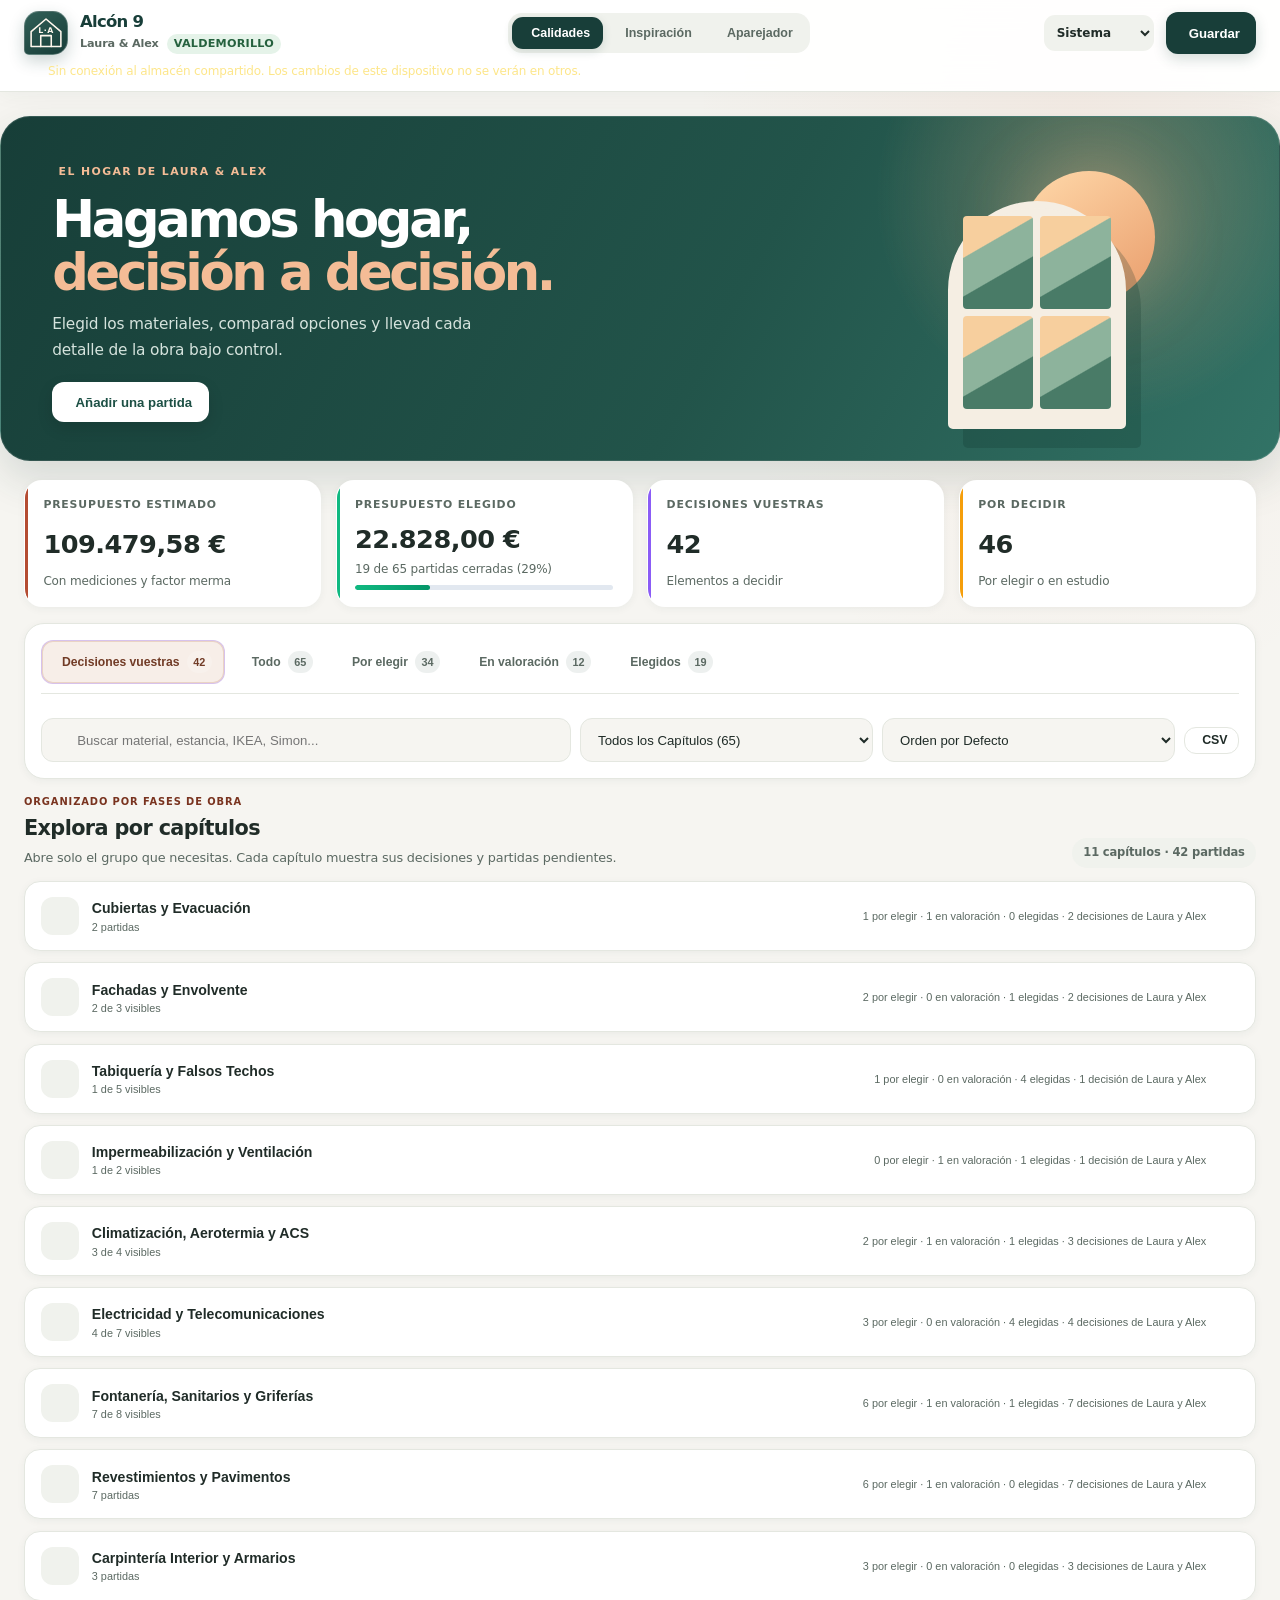
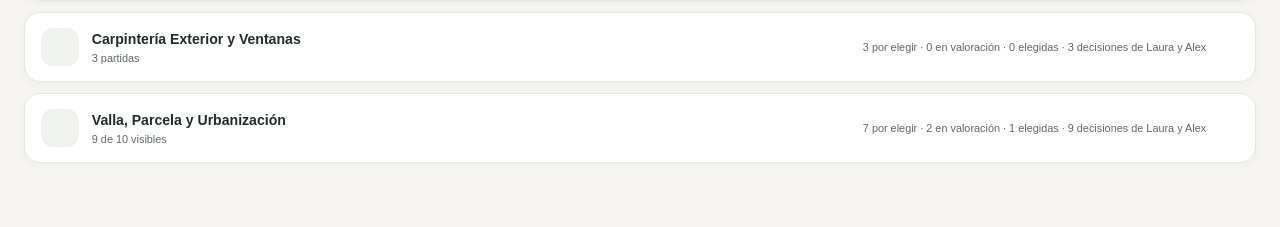
==== commit 8c1d7aaa: "feat: sync shared app state through Supabase Co-authored-by: Copilot <223556219+Copilot@users.norepl" ====
--- a/index.html
+++ b/index.html
@@ -5,10 +5,10 @@
   <meta name="viewport" content="width=device-width, initial-scale=1.0">
   <title>Casa Laura &amp; Alex · Alcón 9</title>
   <meta name="description" content="El hogar de Laura y Alex en Valdemorillo: materiales, calidades, inspiración y documentación técnica de obra.">
-  <link rel="icon" type="image/svg+xml" href="favicon.svg">
-  <link rel="apple-touch-icon" href="favicon.svg">
+  <link rel="icon" type="image/svg+xml" href="favicon.svg?v=e575a96">
+  <link rel="apple-touch-icon" href="favicon.svg?v=e575a96">
   <script src="theme.js"></script>
-  <link rel="stylesheet" href="styles.css">
+  <link rel="stylesheet" href="styles.css?v=save-feedback-1">
   <!-- Lucide Icons -->
   <script src="https://unpkg.com/lucide@latest"></script>
 </head>
@@ -76,6 +76,7 @@
       </div>
     </div>
     <p id="theme-storage-status" class="theme-storage-status" role="status" aria-live="polite"></p>
+    <p id="shared-storage-status" class="theme-storage-status" role="status" aria-live="polite"></p>
     <p id="local-storage-status" class="theme-storage-status" role="status" aria-live="polite"></p>
   </header>
 
@@ -635,11 +636,12 @@
       <img src="" alt="Foto ampliada" class="lightbox-img" id="lightbox-img">
       <button class="lightbox-close-btn" onclick="document.getElementById('lightbox').classList.remove('open')">&times;</button>
     </div>
-    <div class="app-toast" id="save-toast" role="status" aria-live="polite"></div>
   </div>
+  <div class="app-toast" id="save-toast" role="status" aria-live="polite"></div>
 
   <!-- SCRIPTS -->
-  <script src="data.js"></script>
-  <script src="app.js"></script>
+  <script src="data.js?v=e575a96"></script>
+  <script src="supabase-config.js?v=shared-storage-1"></script>
+  <script src="app.js?v=shared-storage-1"></script>
 </body>
 </html>
--- a/styles.css
+++ b/styles.css
@@ -2744,7 +2744,7 @@
 
 .app-toast {
   position: fixed;
-  z-index: 1200;
+  z-index: 2100;
   left: 50%;
   bottom: 1.25rem;
   display: flex;
@@ -2761,7 +2761,7 @@
   opacity: 0;
   pointer-events: none;
   transform: translate(-50%, 12px);
-  transition: opacity 180ms ease, transform 180ms ease;
+  transition: transform 180ms ease;
 }
 
 .app-toast.visible {
